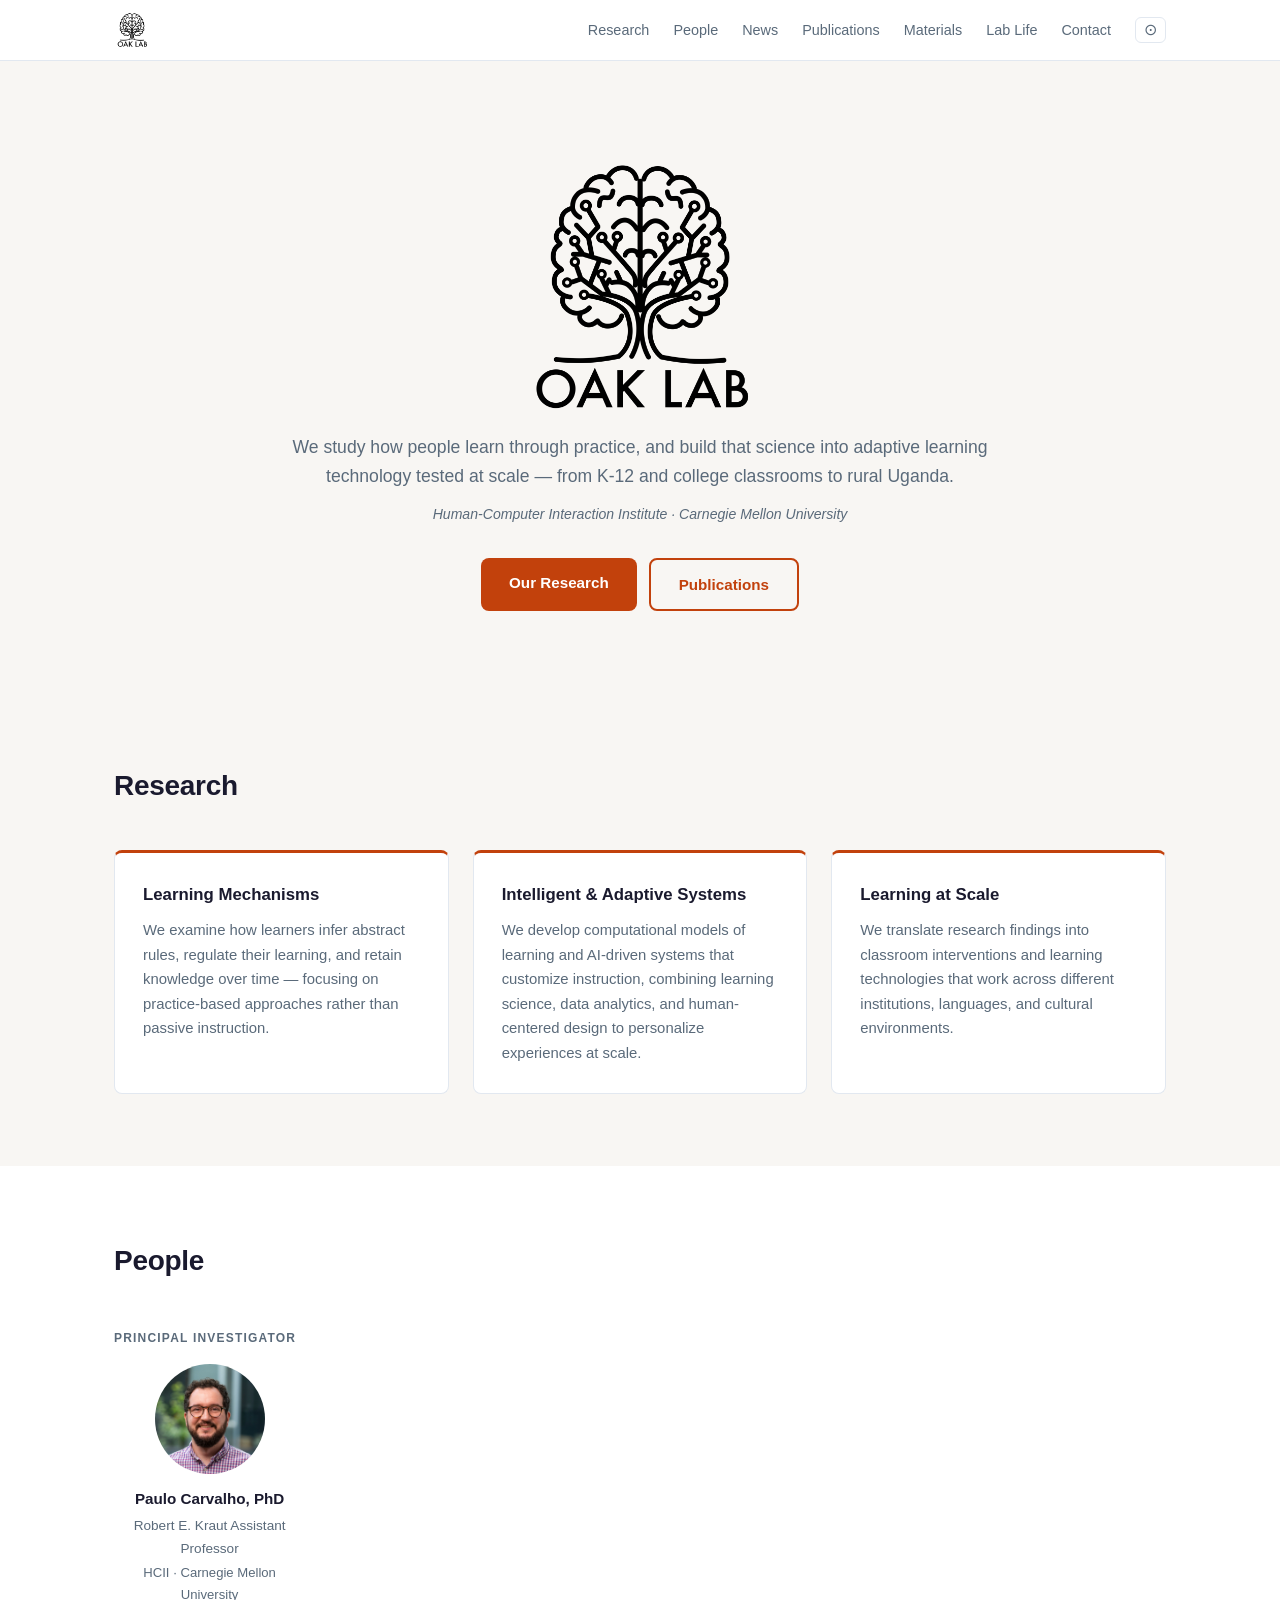
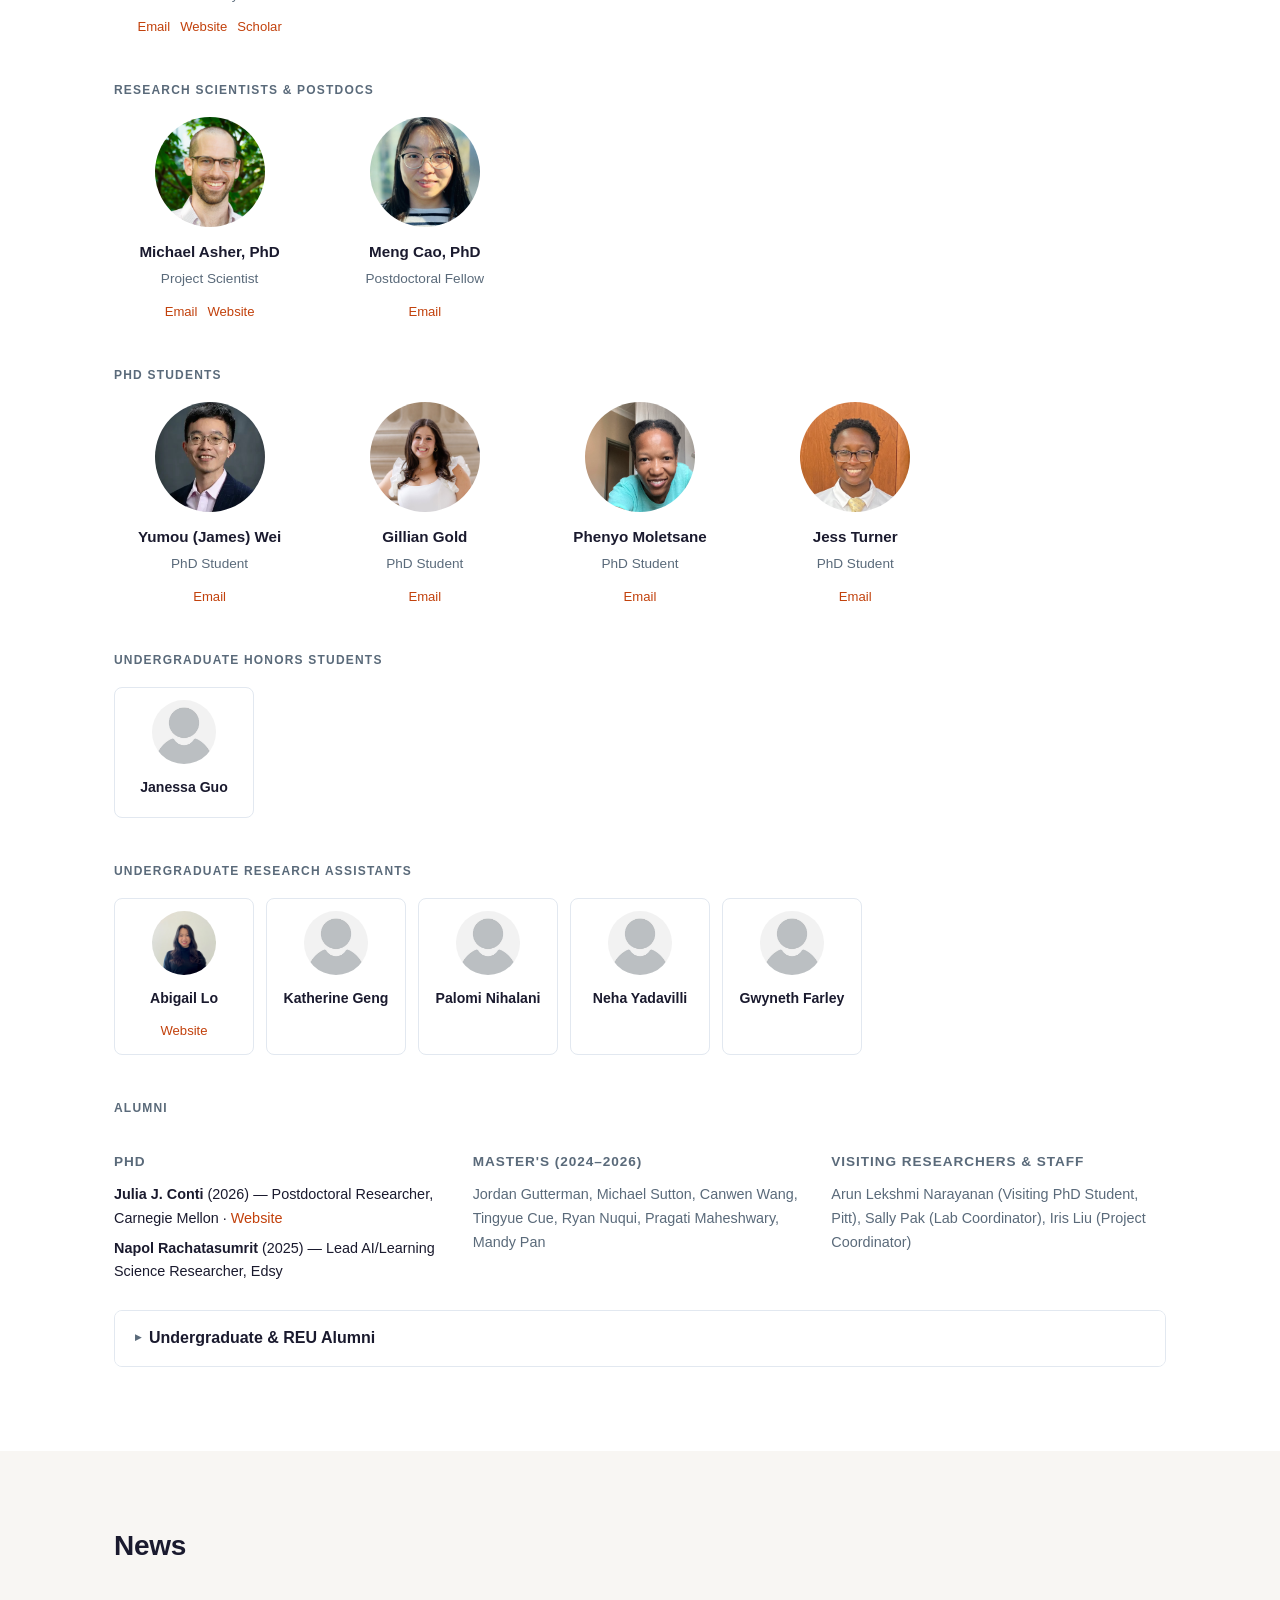
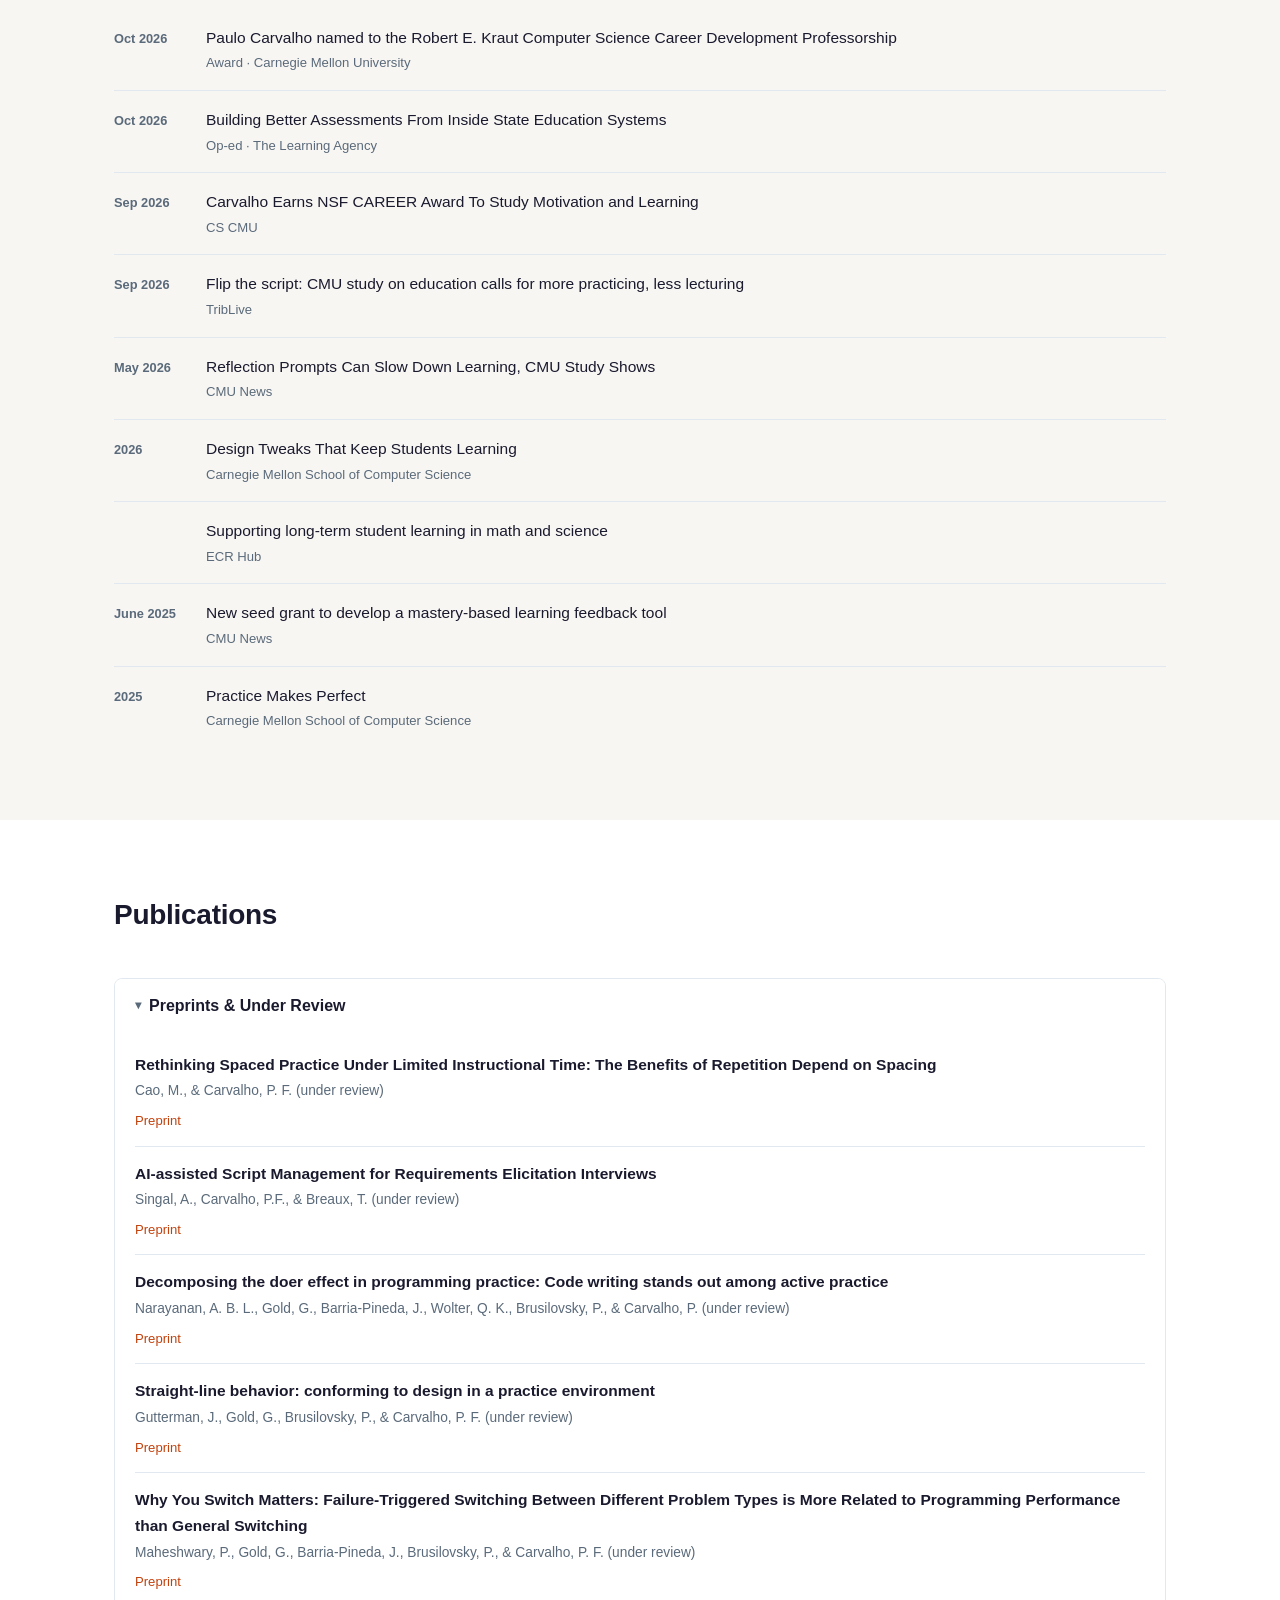
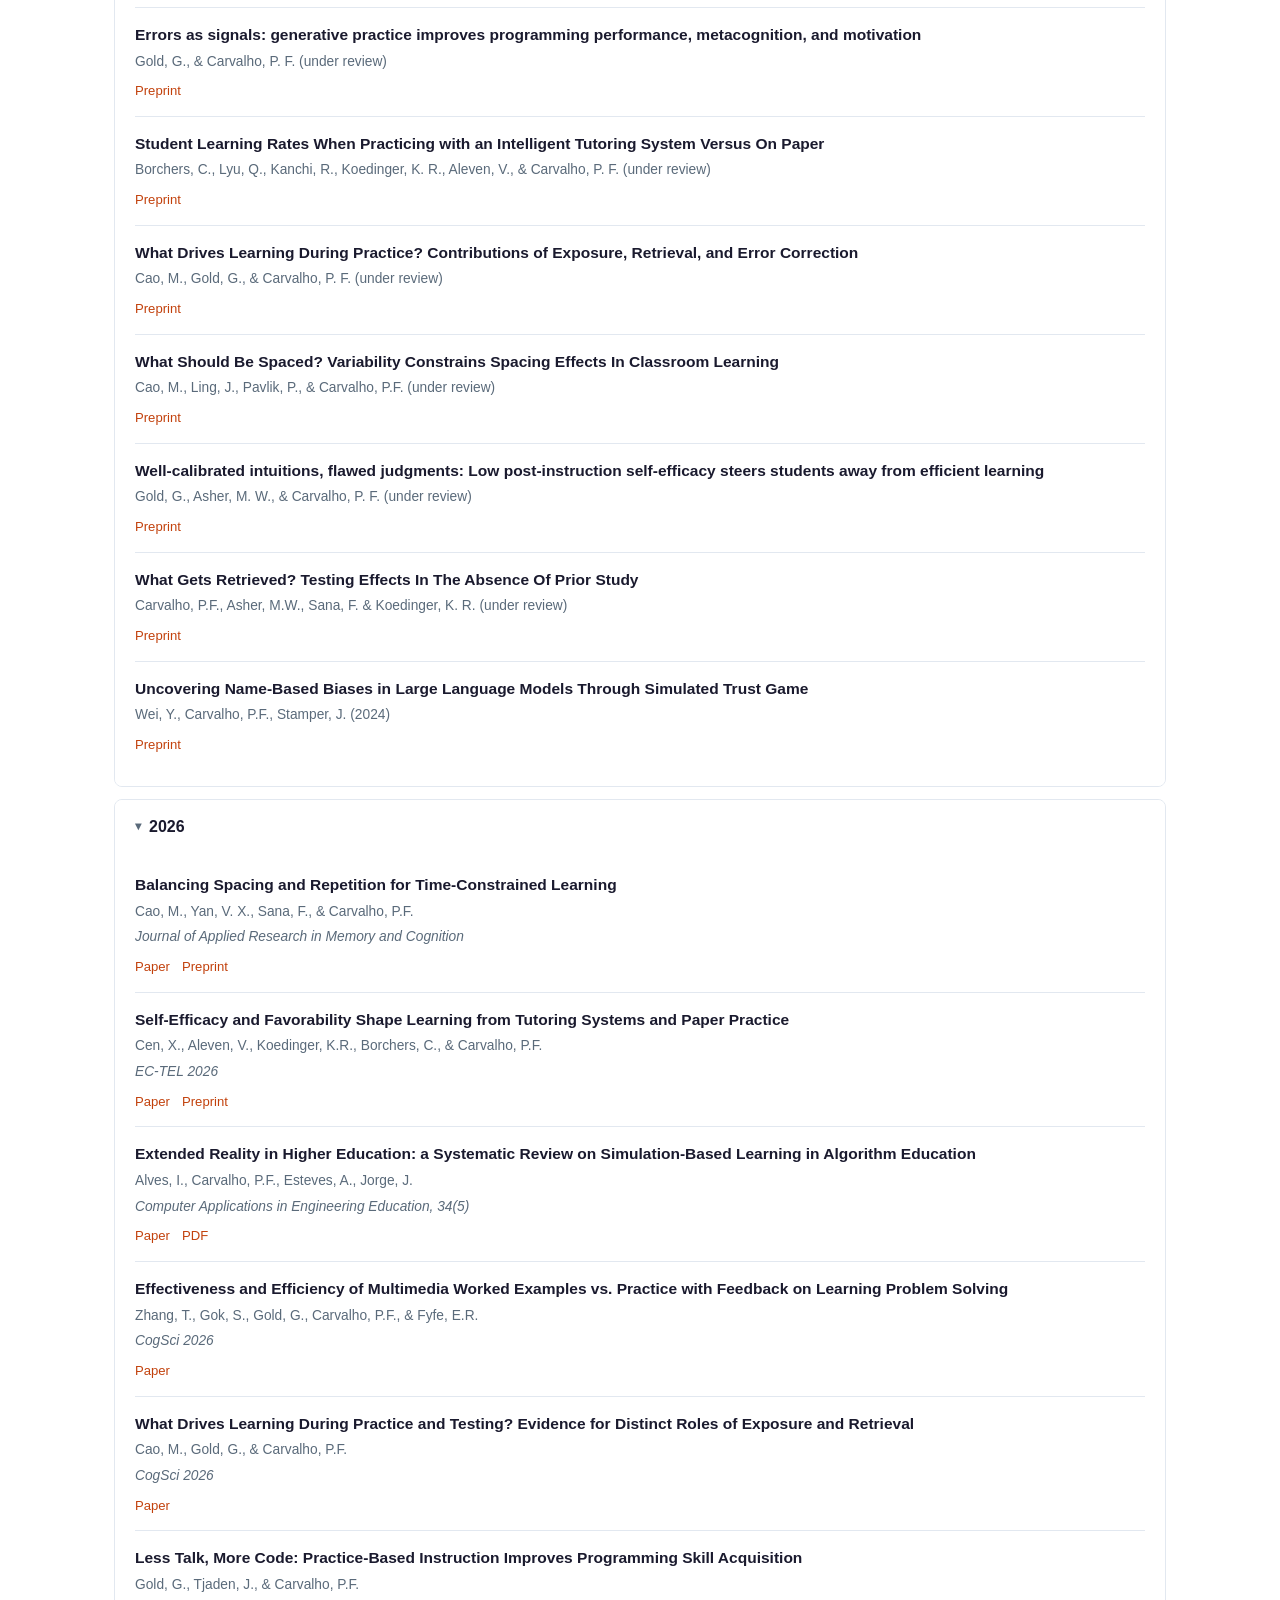
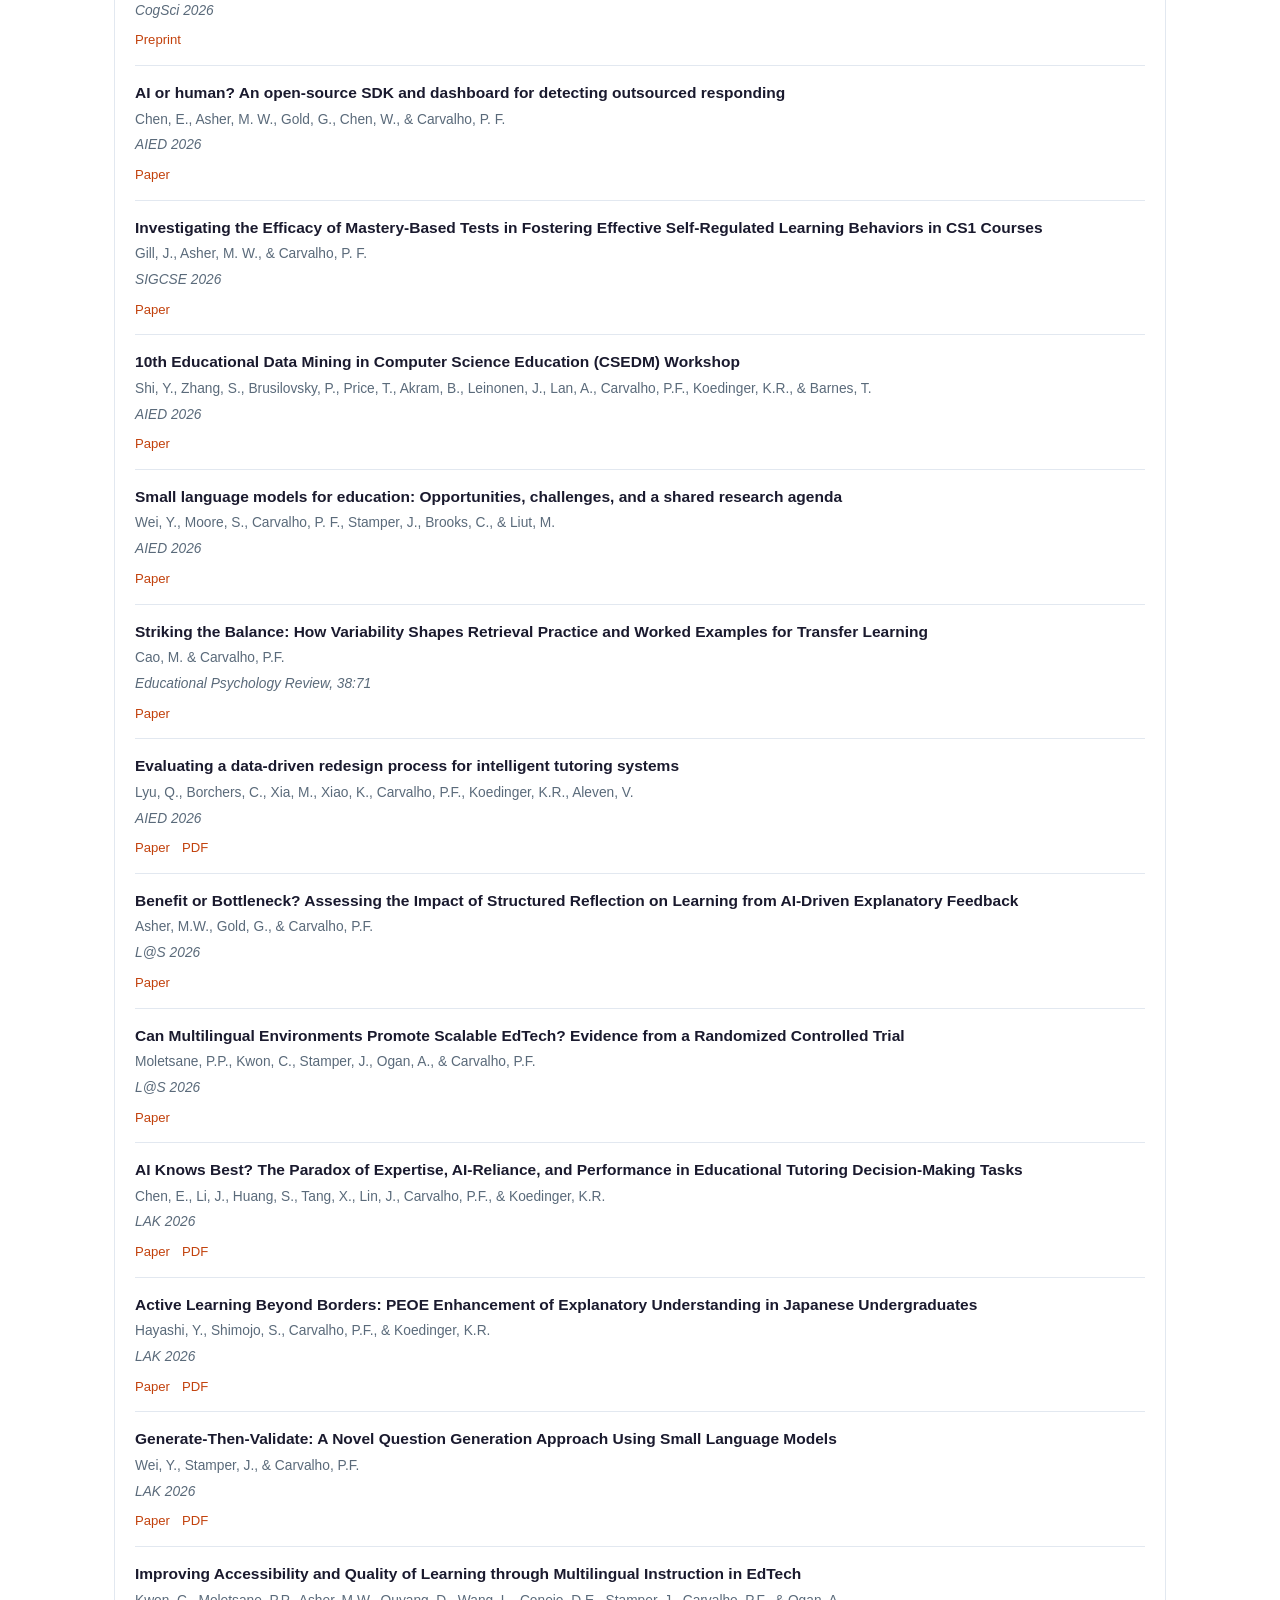
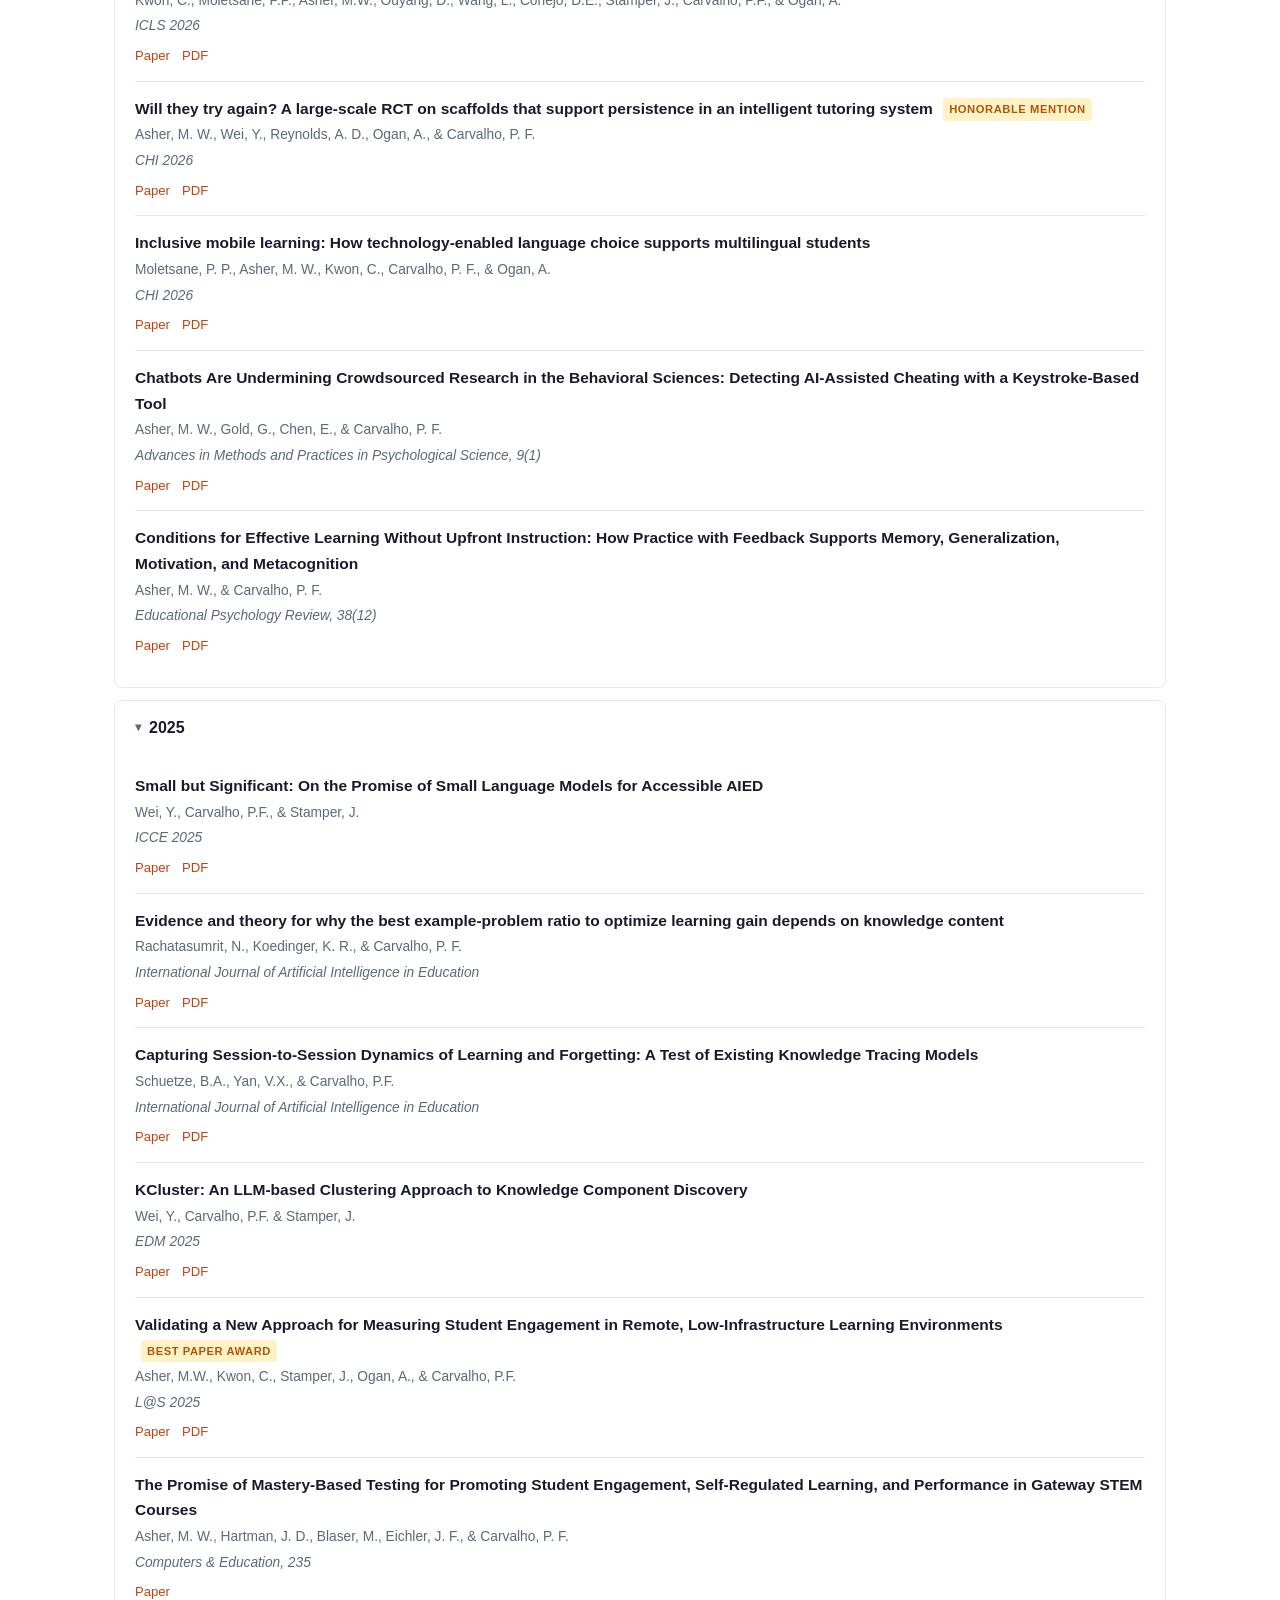
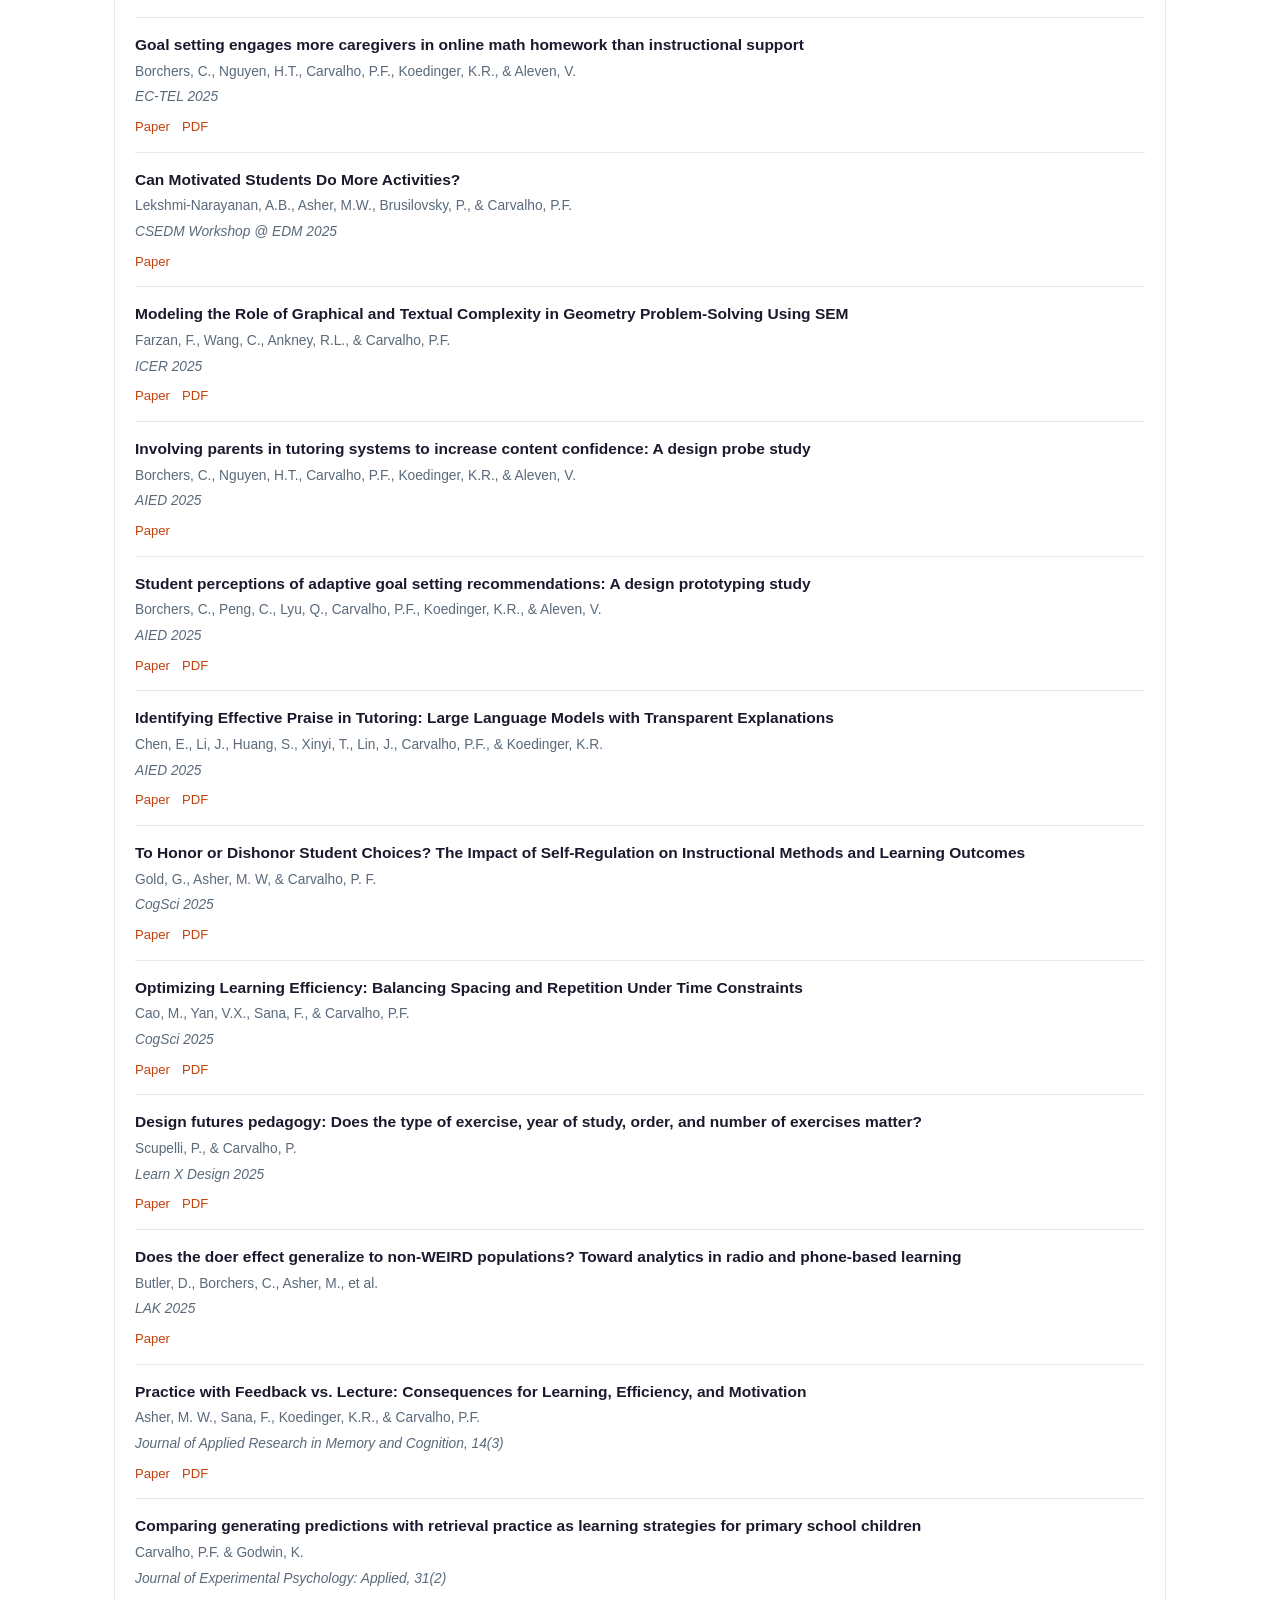
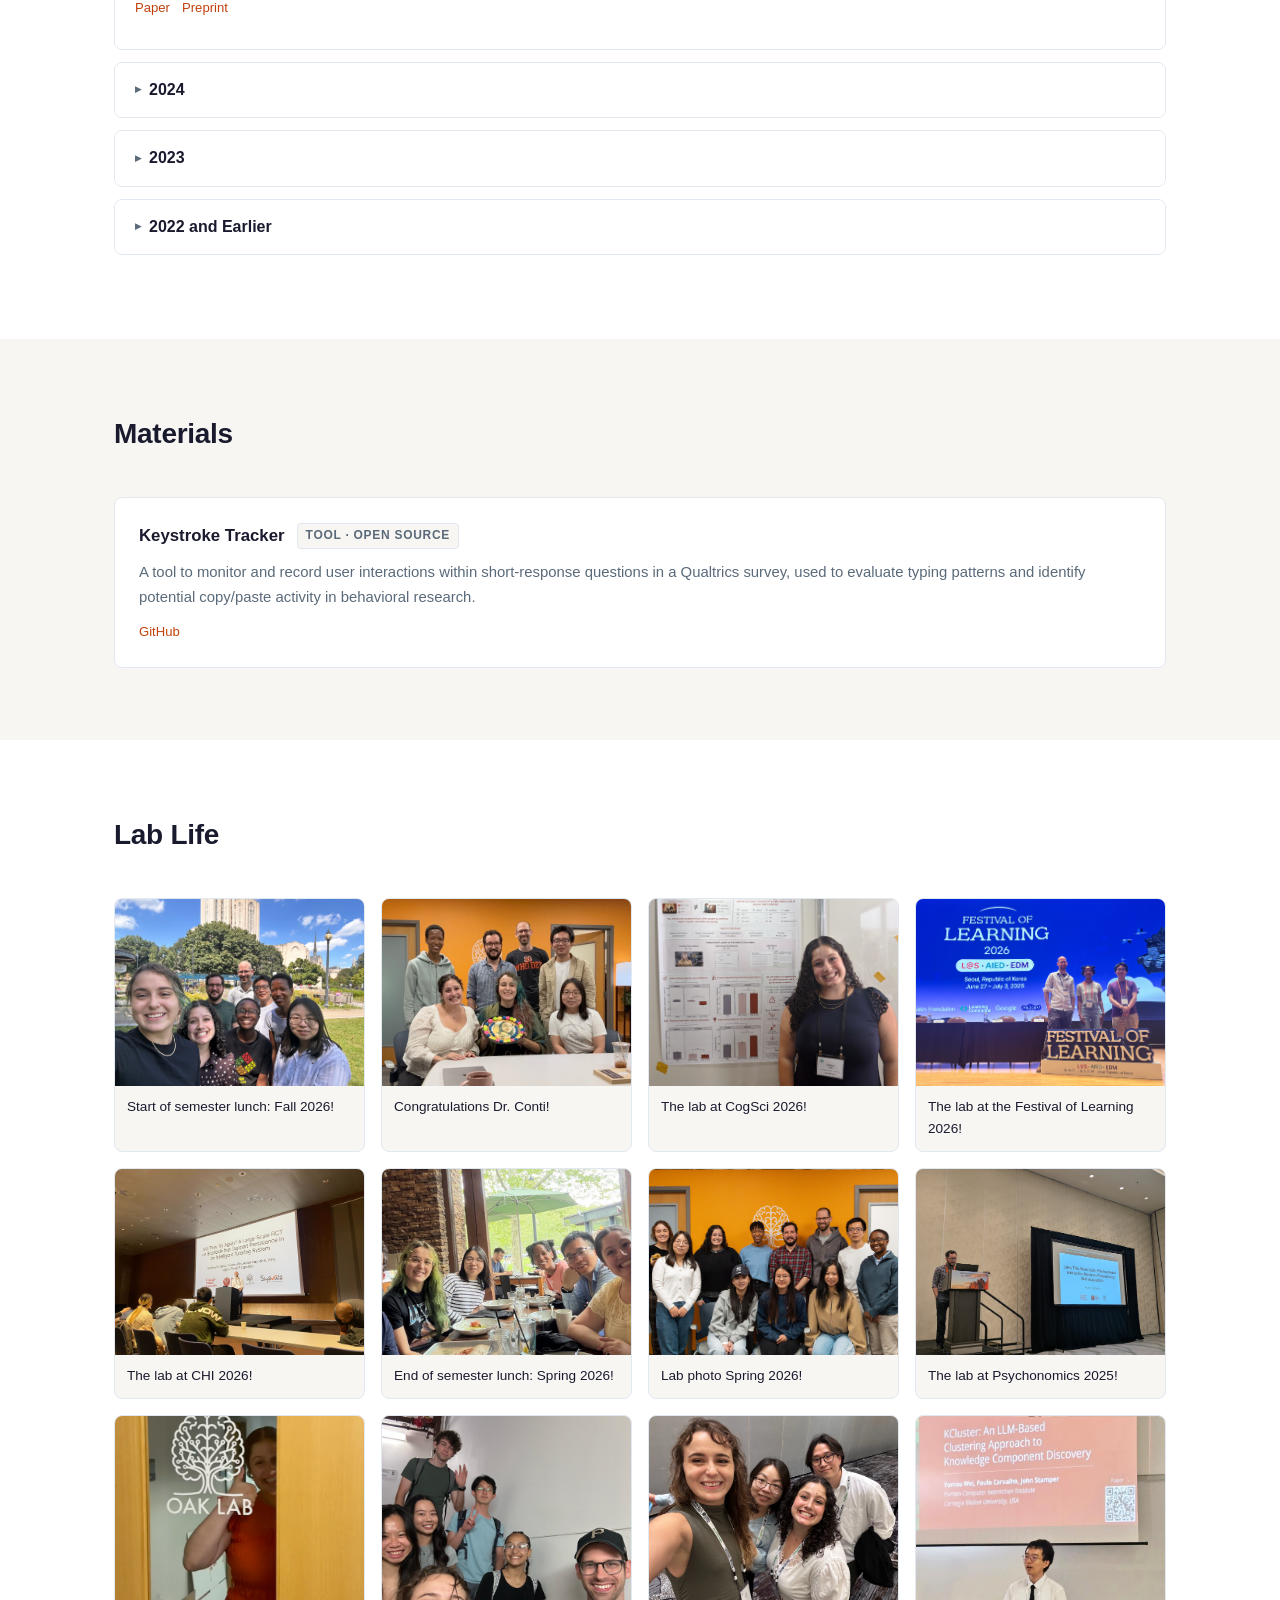
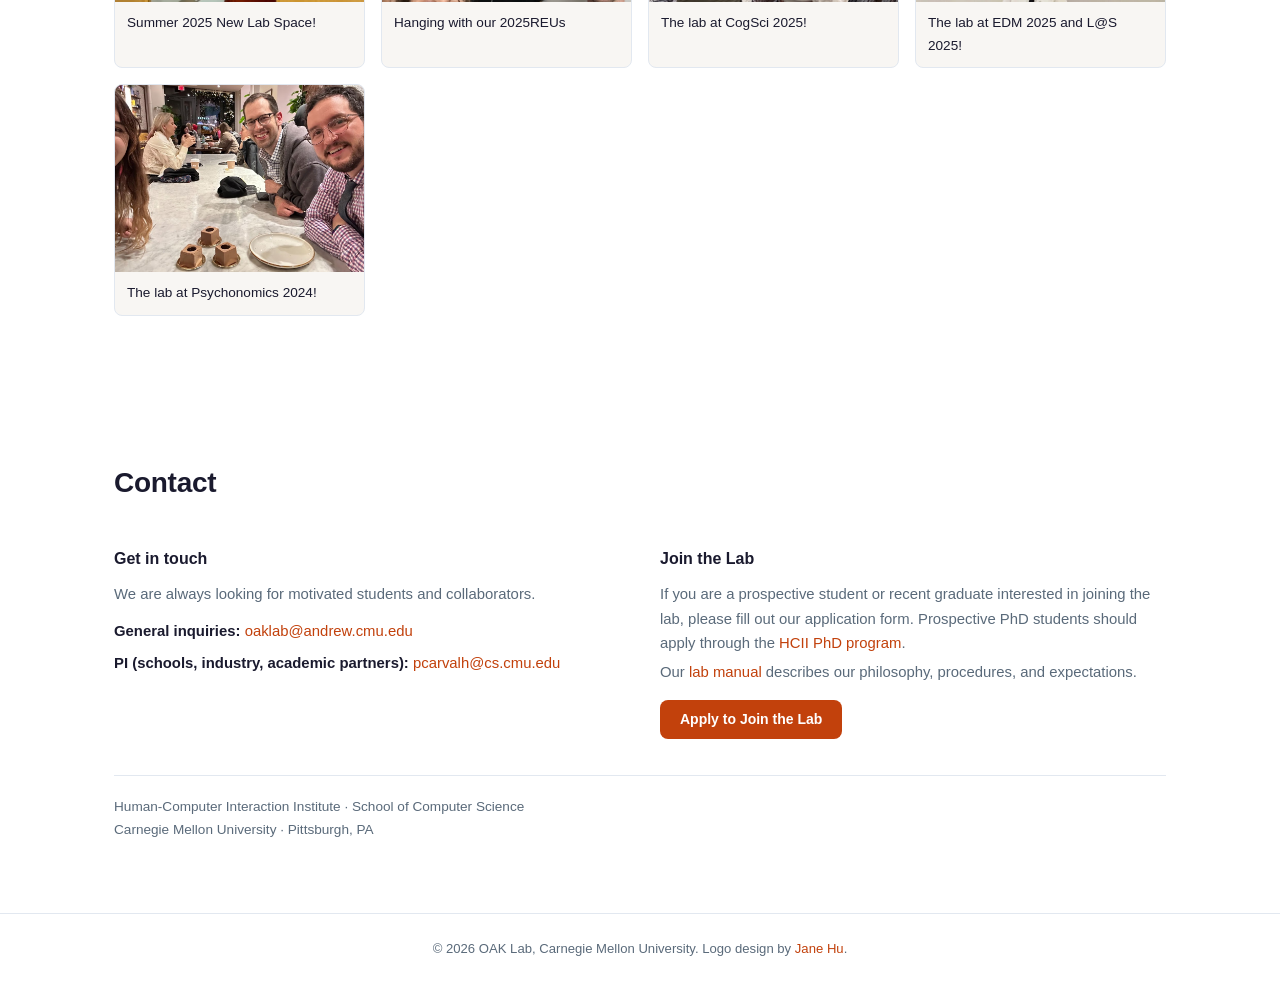
==== index.html @ 63a4489e "small tweak on members" ====
<!DOCTYPE html>
<html lang="en">
<head>
  <meta charset="UTF-8" />
  <meta name="viewport" content="width=device-width, initial-scale=1.0" />
  <title>OAK Lab — Carnegie Mellon University</title>
  <link rel="stylesheet" href="assets/css/style.css" />
  <script async src="https://www.googletagmanager.com/gtag/js?id=G-MNBWD1S5ZJ"></script>
  <script>
    window.dataLayer = window.dataLayer || [];
    function gtag(){dataLayer.push(arguments);}
    gtag('js', new Date());
    gtag('config', 'G-MNBWD1S5ZJ');
  </script>
</head>
<body>

  <header>
    <nav>
      <a class="logo" href="#">
        <img src="assets/img/logo.png" alt="OAK Lab" class="logo-img" onerror="this.style.display='none';this.nextSibling.style.display='inline'" />
        <span style="display:none">OAK Lab</span>
      </a>
      <button class="nav-toggle" aria-label="Toggle menu" onclick="this.closest('nav').querySelector('ul').classList.toggle('open')">
        <span></span><span></span><span></span>
      </button>
      <ul>
        <li><a href="#research" onclick="this.closest('ul').classList.remove('open')">Research</a></li>
        <li><a href="#people" onclick="this.closest('ul').classList.remove('open')">People</a></li>
        <li><a href="#news" onclick="this.closest('ul').classList.remove('open')">News</a></li>
        <li><a href="#publications" onclick="this.closest('ul').classList.remove('open')">Publications</a></li>
        <li><a href="#materials" onclick="this.closest('ul').classList.remove('open')">Materials</a></li>
        <li><a href="#blog" onclick="this.closest('ul').classList.remove('open')">Lab Life</a></li>
        <li><a href="#contact" onclick="this.closest('ul').classList.remove('open')">Contact</a></li>
        <li><button class="theme-toggle" id="themeToggle" aria-label="Toggle theme" title="Toggle light/dark/auto">☀</button></li>
      </ul>
    </nav>
  </header>

  <section id="hero">
    <div class="container">
      <img src="assets/img/logo.png" alt="OAK Lab" style="height:260px;width:auto;display:block;margin:0 auto 16px" onerror="this.style.display='none'" />

      <p class="tagline">We study how people learn through practice, and build that science into adaptive learning technology tested at scale — from K-12 and college classrooms to rural Uganda.</p>
      <p class="affiliation">Human-Computer Interaction Institute · Carnegie Mellon University</p>
      <div class="hero-btns">
        <a href="#research" class="btn">Our Research</a>
        <a href="#publications" class="btn btn-outline">Publications</a>
      </div>
    </div>
  </section>

  <section id="research" class="bg-alt">
    <div class="container">
      <h2>Research</h2>
      <div class="cards">
        <div class="card">
          <h3>Learning Mechanisms</h3>
          <p>We examine how learners infer abstract rules, regulate their learning, and retain knowledge over time — focusing on practice-based approaches rather than passive instruction.</p>
        </div>
        <div class="card">
          <h3>Intelligent &amp; Adaptive Systems</h3>
          <p>We develop computational models of learning and AI-driven systems that customize instruction, combining learning science, data analytics, and human-centered design to personalize experiences at scale.</p>
        </div>
        <div class="card">
          <h3>Learning at Scale</h3>
          <p>We translate research findings into classroom interventions and learning technologies that work across different institutions, languages, and cultural environments.</p>
        </div>
      </div>
    </div>
  </section>

  <section id="people">
    <div class="container">
      <h2>People</h2>

      <h3 class="role-label">Principal Investigator</h3>
      <div class="people-grid">
        <div class="person">
          <img class="avatar-img" src="assets/img/paulo.jpg" alt="Paulo Carvalho" />
          <h4>Paulo Carvalho, PhD</h4>
          <p class="role">Robert E. Kraut Assistant Professor</p>
          <p class="affiliation-small">HCII · Carnegie Mellon University</p>
          <div class="links">
            <a href="mailto:pcarvalho@cs.cmu.edu">Email</a>
            <a href="https://www.paulocarvalho.me" target="_blank">Website</a>
            <a href="https://scholar.google.com/citations?user=Pv5pct0AAAAJ" target="_blank">Scholar</a>
          </div>
        </div>
      </div>

      <h3 class="role-label">Research Scientists &amp; Postdocs</h3>
      <div class="people-grid">
        <div class="person">
          <img class="avatar-img" src="assets/img/michael.jpg" alt="Michael Asher" />
          <h4>Michael Asher, PhD</h4>
          <p class="role">Project Scientist</p>
          <div class="links">
            <a href="mailto:masher@cs.cmu.edu">Email</a>
            <a href="https://michaelasher.com" target="_blank">Website</a>
          </div>
        </div>
        <div class="person">
          <img class="avatar-img" src="assets/img/meng.jpg" alt="Meng Cao" />
          <h4>Meng Cao, PhD</h4>
          <p class="role">Postdoctoral Fellow</p>
          <div class="links">
            <a href="mailto:mengc2@andrew.cmu.edu">Email</a>
          </div>
        </div>
      </div>

      <h3 class="role-label">PhD Students</h3>
      <div class="people-grid">
        <div class="person">
          <img class="avatar-img" src="assets/img/james.jpg" alt="Yumou Wei" />
          <h4>Yumou (James) Wei</h4>
          <p class="role">PhD Student</p>
          <div class="links"><a href="mailto:yumouw@andrew.cmu.edu">Email</a></div>
        </div>
        <div class="person">
          <img class="avatar-img" src="assets/img/gillian.jpg" alt="Gillian Gold" />
          <h4>Gillian Gold</h4>
          <p class="role">PhD Student</p>
          <div class="links"><a href="mailto:gilliang@andrew.cmu.edu">Email</a></div>
        </div>
        <div class="person">
          <img class="avatar-img" src="assets/img/phenyo.jpg" alt="Phenyo Moletsane" />
          <h4>Phenyo Moletsane</h4>
          <p class="role">PhD Student</p>
          <div class="links"><a href="mailto:pmoletsa@andrew.cmu.edu">Email</a></div>
        </div>
        <div class="person">
          <img class="avatar-img" src="assets/img/jess.jpg" alt="Jess Turner" />
          <h4>Jess Turner</h4>
          <p class="role">PhD Student</p>
          <div class="links"><a href="mailto:jesst@andrew.cmu.edu">Email</a></div>
        </div>
      </div>

      <h3 class="role-label">Undergraduate Honors Students</h3>
      <div class="people-grid people-grid-sm">
        <div class="person person-sm">
          <img class="avatar-img avatar-img-sm" src="assets/img/placeholder.jpg" alt="Janessa Guo" />
          <h4>Janessa Guo</h4>
        </div>
      </div>

      <h3 class="role-label">Undergraduate Research Assistants</h3>
      <div class="people-grid people-grid-sm">
        <div class="person person-sm">
          <img class="avatar-img avatar-img-sm" src="assets/img/abigail.jpg" alt="Abigail Lo" />
          <h4>Abigail Lo</h4>
          <div class="links"><a href="https://abigaillo.com" target="_blank">Website</a></div>
        </div>
        <div class="person person-sm">
          <img class="avatar-img avatar-img-sm" src="assets/img/placeholder.jpg" alt="Katherine Geng" />
          <h4>Katherine Geng</h4>
        </div>
        <div class="person person-sm">
          <img class="avatar-img avatar-img-sm" src="assets/img/placeholder.jpg" alt="Palomi Nihalani" />
          <h4>Palomi Nihalani</h4>
        </div>
        <div class="person person-sm">
          <img class="avatar-img avatar-img-sm" src="assets/img/placeholder.jpg" alt="Neha Yadavilli" />
          <h4>Neha Yadavilli</h4>
        </div>
        <div class="person person-sm">
          <img class="avatar-img avatar-img-sm" src="assets/img/placeholder.jpg" alt="Gwyneth Farley" />
          <h4>Gwyneth Farley</h4>
        </div>
      </div>

      <h3 class="role-label">Alumni</h3>
      <div class="alumni">
        <div class="alumni-group">
          <h4>PhD</h4>
          <ul>
            <li><strong>Julia J. Conti</strong> (2026) — Postdoctoral Researcher, Carnegie Mellon · <a href="https://juliajconti.com" target="_blank">Website</a></li>
            <li><strong>Napol Rachatasumrit</strong> (2025) — Lead AI/Learning Science Researcher, Edsy</li>
          </ul>
        </div>
        <div class="alumni-group">
          <h4>Master's (2024–2026)</h4>
          <p>Jordan Gutterman, Michael Sutton, Canwen Wang, Tingyue Cue, Ryan Nuqui, Pragati Maheshwary, Mandy Pan</p>
        </div>
        <div class="alumni-group">
          <h4>Visiting Researchers &amp; Staff</h4>
          <p>Arun Lekshmi Narayanan (Visiting PhD Student, Pitt), Sally Pak (Lab Coordinator), Iris Liu (Project Coordinator)</p>
        </div>
      </div>
      <details class="pub-year" style="margin-top:20px">
        <summary>Undergraduate &amp; REU Alumni</summary>
        <div style="padding:4px 20px 16px;background:var(--color-bg)">
          <div class="alumni" style="margin-top:16px">
            <div class="alumni-group">
              <h4>Undergrad Research Assistants (2026)</h4>
              <p>Annie Chen, Sophia Mou, Rebecca Sucgang, Nikhil Konkimalla, Maddy Ng, James Ryman, Khushi Juneja</p>
            </div>
            <div class="alumni-group">
              <h4>Undergrad Research Assistants (2025)</h4>
              <p>Helen Peng, Aditi Agni, Dora Chen, Ekin Ozince, Hannah Hayes, Vivianne Lee, Jarret Huang, Sage Rohrbach, Xinfei Cen</p>
            </div>
            <div class="alumni-group">
              <h4>Undergrad Research Assistants (2024)</h4>
              <p>Isha Patel, Jiwoo You, Annie Wang, Emily Jiang</p>
            </div>
            <div class="alumni-group">
              <h4>Summer REUs &amp; Interns (2026)</h4>
              <p>Charlotte Ku, Mariam Syed</p>
            </div>
            <div class="alumni-group">
              <h4>Summer REUs &amp; Interns (2025)</h4>
              <p>Calvin Macatantan, Maylynn Rodriguez, Jacob Tjaden, Joyce Gill, Lin Shi</p>
            </div>
            <div class="alumni-group">
              <h4>Summer REUs &amp; Interns (2024)</h4>
              <p>Julia Fang, Kristina Jenkins</p>
            </div>
          </div>
        </div>
      </details>
    </div>
  </section>

  <section id="news" class="bg-alt">
    <div class="container">
      <h2>News</h2>
      <ul class="news-list">
        <li class="news-item">
          <span class="news-date">Oct 2026</span>
          <div class="news-body">
            <span class="news-title">Paulo Carvalho named to the Robert E. Kraut Computer Science Career Development Professorship</span>
            <span class="news-source">Award · Carnegie Mellon University</span>
          </div>
        </li>
        <li class="news-item">
          <span class="news-date">Oct 2026</span>
          <div class="news-body">
            <a class="news-title" href="https://the-learning-agency.com/the-cutting-ed/article/building-better-assessments-from-inside-state-education-systems/" target="_blank">Building Better Assessments From Inside State Education Systems</a>
            <span class="news-source">Op-ed · The Learning Agency</span>
          </div>
        </li>
        <li class="news-item">
          <span class="news-date">Sep 2026</span>
          <div class="news-body">
            <a class="news-title" href="https://www.cs.cmu.edu/news/2026/carvalho-career-award" target="_blank">Carvalho Earns NSF CAREER Award To Study Motivation and Learning</a>
            <span class="news-source">CS CMU</span>
          </div>
        </li>
        <li class="news-item">
          <span class="news-date">Sep 2026</span>
          <div class="news-body">
            <a class="news-title" href="https://triblive.com/news/education-classroom/flip-the-script-cmu-study-on-education-calls-for-more-practicing-less-lecturing/" target="_blank">Flip the script: CMU study on education calls for more practicing, less lecturing</a>
            <span class="news-source">TribLive</span>
          </div>
        </li>
        <li class="news-item">
          <span class="news-date">May 2026</span>
          <div class="news-body">
            <a class="news-title" href="https://www.cmu.edu/news/stories/archives/2026/may/reflection-prompts-can-slow-down-learning-cmu-study-shows" target="_blank">Reflection Prompts Can Slow Down Learning, CMU Study Shows</a>
            <span class="news-source">CMU News</span>
          </div>
        </li>
        <li class="news-item">
          <span class="news-date">2026</span>
          <div class="news-body">
            <a class="news-title" href="https://www.cs.cmu.edu/news/2026/design-tweaks-keep-students-learning" target="_blank">Design Tweaks That Keep Students Learning</a>
            <span class="news-source">Carnegie Mellon School of Computer Science</span>
          </div>
        </li>
        <li class="news-item">
          <span class="news-date"></span>
          <div class="news-body">
            <a class="news-title" href="https://ecrhub.org/impact-stories/supporting-long-term-student-learning-math-and-science" target="_blank">Supporting long-term student learning in math and science</a>
            <span class="news-source">ECR Hub</span>
          </div>
        </li>
        <li class="news-item">
          <span class="news-date">June 2025</span>
          <div class="news-body">
            <a class="news-title" href="https://www.cmu.edu/news/stories/archives/2025/june/three-seed-grants-awarded-for-generative-ai-and-education-research" target="_blank">New seed grant to develop a mastery-based learning feedback tool</a>
            <span class="news-source">CMU News</span>
          </div>
        </li>
        <li class="news-item">
          <span class="news-date">2025</span>
          <div class="news-body">
            <a class="news-title" href="https://www.cs.cmu.edu/news/2025/practice-makes-perfect" target="_blank">Practice Makes Perfect</a>
            <span class="news-source">Carnegie Mellon School of Computer Science</span>
          </div>
        </li>
      </ul>
    </div>
  </section>

  <section id="publications">
    <div class="container">
      <h2>Publications</h2>

      <details class="pub-year" open>
        <summary>Preprints &amp; Under Review</summary>
        <ul class="pub-list">
          <li class="pub">
            <span class="pub-title">Rethinking Spaced Practice Under Limited Instructional Time: The Benefits of Repetition Depend on Spacing</span>
            <span class="pub-authors">Cao, M., &amp; Carvalho, P. F. (under review)</span>
            <span class="pub-links"><a href="https://osf.io/preprints/psyarxiv/bd6ks_v1" target="_blank">Preprint</a></span>
          </li>
          <li class="pub">
            <span class="pub-title">AI-assisted Script Management for Requirements Elicitation Interviews</span>
            <span class="pub-authors">Singal, A., Carvalho, P.F., &amp; Breaux, T. (under review)</span>
            <span class="pub-links"><a href="https://arxiv.org/pdf/2608.01640" target="_blank">Preprint</a></span>
          </li>
          <li class="pub">
            <span class="pub-title">Decomposing the doer effect in programming practice: Code writing stands out among active practice</span>
            <span class="pub-authors">Narayanan, A. B. L., Gold, G., Barria-Pineda, J., Wolter, Q. K., Brusilovsky, P., &amp; Carvalho, P. (under review)</span>
            <span class="pub-links"><a href="https://arxiv.org/abs/2608.02541" target="_blank">Preprint</a></span>
          </li>
          <li class="pub">
            <span class="pub-title">Straight-line behavior: conforming to design in a practice environment</span>
            <span class="pub-authors">Gutterman, J., Gold, G., Brusilovsky, P., &amp; Carvalho, P. F. (under review)</span>
            <span class="pub-links"><a href="http://osf.io/preprints/psyarxiv/kvcaz_v1" target="_blank">Preprint</a></span>
          </li>
          <li class="pub">
            <span class="pub-title">Why You Switch Matters: Failure-Triggered Switching Between Different Problem Types is More Related to Programming Performance than General Switching</span>
            <span class="pub-authors">Maheshwary, P., Gold, G., Barria-Pineda, J., Brusilovsky, P., &amp; Carvalho, P. F. (under review)</span>
            <span class="pub-links"><a href="http://osf.io/preprints/psyarxiv/8ua2h_v1" target="_blank">Preprint</a></span>
          </li>
          <li class="pub">
            <span class="pub-title">Errors as signals: generative practice improves programming performance, metacognition, and motivation</span>
            <span class="pub-authors">Gold, G., &amp; Carvalho, P. F. (under review)</span>
            <span class="pub-links"><a href="http://osf.io/preprints/psyarxiv/gydwk_v1" target="_blank">Preprint</a></span>
          </li>
          <li class="pub">
            <span class="pub-title">Student Learning Rates When Practicing with an Intelligent Tutoring System Versus On Paper</span>
            <span class="pub-authors">Borchers, C., Lyu, Q., Kanchi, R., Koedinger, K. R., Aleven, V., &amp; Carvalho, P. F. (under review)</span>
            <span class="pub-links"><a href="http://osf.io/preprints/edarxiv/skpe5_v1" target="_blank">Preprint</a></span>
          </li>
          <li class="pub">
            <span class="pub-title">What Drives Learning During Practice? Contributions of Exposure, Retrieval, and Error Correction</span>
            <span class="pub-authors">Cao, M., Gold, G., &amp; Carvalho, P. F. (under review)</span>
            <span class="pub-links"><a href="https://doi.org/10.31234/osf.io/fspmq_v1" target="_blank">Preprint</a></span>
          </li>
          <li class="pub">
            <span class="pub-title">What Should Be Spaced? Variability Constrains Spacing Effects In Classroom Learning</span>
            <span class="pub-authors">Cao, M., Ling, J., Pavlik, P., &amp; Carvalho, P.F. (under review)</span>
            <span class="pub-links"><a href="https://osf.io/preprints/psyarxiv/g97u4_v1" target="_blank">Preprint</a></span>
          </li>
          <li class="pub">
            <span class="pub-title">Well-calibrated intuitions, flawed judgments: Low post-instruction self-efficacy steers students away from efficient learning</span>
            <span class="pub-authors">Gold, G., Asher, M. W., &amp; Carvalho, P. F. (under review)</span>
            <span class="pub-links"><a href="http://osf.io/6bq4d_v1" target="_blank">Preprint</a></span>
          </li>
          <li class="pub">
            <span class="pub-title">What Gets Retrieved? Testing Effects In The Absence Of Prior Study</span>
            <span class="pub-authors">Carvalho, P.F., Asher, M.W., Sana, F. &amp; Koedinger, K. R. (under review)</span>
            <span class="pub-links"><a href="https://osf.io/preprints/psyarxiv/sqjbc_v1" target="_blank">Preprint</a></span>
          </li>
          <li class="pub">
            <span class="pub-title">Uncovering Name-Based Biases in Large Language Models Through Simulated Trust Game</span>
            <span class="pub-authors">Wei, Y., Carvalho, P.F., Stamper, J. (2024)</span>
            <span class="pub-links"><a href="https://arxiv.org/pdf/2404.14682" target="_blank">Preprint</a></span>
          </li>
        </ul>
      </details>

      <details class="pub-year" open>
        <summary>2026</summary>
        <ul class="pub-list">
          <li class="pub">
            <span class="pub-title">Balancing Spacing and Repetition for Time-Constrained Learning</span>
            <span class="pub-authors">Cao, M., Yan, V. X., Sana, F., &amp; Carvalho, P.F.</span>
            <span class="pub-venue">Journal of Applied Research in Memory and Cognition</span>
            <span class="pub-links"><a href="https://psycnet.apa.org/record/2028-36079-001?doi=1" target="_blank">Paper</a> <a href="https://doi.org/10.31219/osf.io/f6xu2_v5" target="_blank">Preprint</a></span>
          </li>
          <li class="pub">
            <span class="pub-title">Self-Efficacy and Favorability Shape Learning from Tutoring Systems and Paper Practice</span>
            <span class="pub-authors">Cen, X., Aleven, V., Koedinger, K.R., Borchers, C., &amp; Carvalho, P.F.</span>
            <span class="pub-venue">EC-TEL 2026</span>
            <span class="pub-links"><a href="https://link.springer.com/chapter/10.1007/978-3-032-37979-5_10" target="_blank">Paper</a> <a href="https://arxiv.org/abs/2606.17470" target="_blank">Preprint</a></span>
          </li>
          <li class="pub">
            <span class="pub-title">Extended Reality in Higher Education: a Systematic Review on Simulation-Based Learning in Algorithm Education</span>
            <span class="pub-authors">Alves, I., Carvalho, P.F., Esteves, A., Jorge, J.</span>
            <span class="pub-venue">Computer Applications in Engineering Education, 34(5)</span>
            <span class="pub-links"><a href="https://onlinelibrary.wiley.com/doi/10.1002/cae.70256" target="_blank">Paper</a> <a href="https://drive.google.com/open?id=1VYVVUVpuZhd9PdmaghSvsNpTyHI9dzHS&amp;usp=drive_fs" target="_blank">PDF</a></span>
          </li>
          <li class="pub">
            <span class="pub-title">Effectiveness and Efficiency of Multimedia Worked Examples vs. Practice with Feedback on Learning Problem Solving</span>
            <span class="pub-authors">Zhang, T., Gok, S., Gold, G., Carvalho, P.F., &amp; Fyfe, E.R.</span>
            <span class="pub-venue">CogSci 2026</span>
            <span class="pub-links"><a href="https://escholarship.org/uc/item/5j05v2m6" target="_blank">Paper</a></span>
          </li>
          <li class="pub">
            <span class="pub-title">What Drives Learning During Practice and Testing? Evidence for Distinct Roles of Exposure and Retrieval</span>
            <span class="pub-authors">Cao, M., Gold, G., &amp; Carvalho, P.F.</span>
            <span class="pub-venue">CogSci 2026</span>
            <span class="pub-links"><a href="https://escholarship.org/uc/item/5mz8c61f" target="_blank">Paper</a></span>
          </li>
          <li class="pub">
            <span class="pub-title">Less Talk, More Code: Practice-Based Instruction Improves Programming Skill Acquisition</span>
            <span class="pub-authors">Gold, G., Tjaden, J., &amp; Carvalho, P.F.</span>
            <span class="pub-venue">CogSci 2026</span>
            <span class="pub-links"><a href="https://osf.io/preprints/psyarxiv/p428m_v1" target="_blank">Preprint</a></span>
          </li>
          <li class="pub">
            <span class="pub-title">AI or human? An open-source SDK and dashboard for detecting outsourced responding</span>
            <span class="pub-authors">Chen, E., Asher, M. W., Gold, G., Chen, W., &amp; Carvalho, P. F.</span>
            <span class="pub-venue">AIED 2026</span>
            <span class="pub-links"><a href="https://doi.org/10.1007/978-3-032-29788-4_51" target="_blank">Paper</a></span>
          </li>
          <li class="pub">
            <span class="pub-title">Investigating the Efficacy of Mastery-Based Tests in Fostering Effective Self-Regulated Learning Behaviors in CS1 Courses</span>
            <span class="pub-authors">Gill, J., Asher, M. W., &amp; Carvalho, P. F.</span>
            <span class="pub-venue">SIGCSE 2026</span>
            <span class="pub-links"><a href="https://dl.acm.org/doi/pdf/10.1145/3770761.3777163" target="_blank">Paper</a></span>
          </li>
          <li class="pub">
            <span class="pub-title">10th Educational Data Mining in Computer Science Education (CSEDM) Workshop</span>
            <span class="pub-authors">Shi, Y., Zhang, S., Brusilovsky, P., Price, T., Akram, B., Leinonen, J., Lan, A., Carvalho, P.F., Koedinger, K.R., &amp; Barnes, T.</span>
            <span class="pub-venue">AIED 2026</span>
            <span class="pub-links"><a href="https://doi.org/10.1007/978-3-032-29794-5_4" target="_blank">Paper</a></span>
          </li>
          <li class="pub">
            <span class="pub-title">Small language models for education: Opportunities, challenges, and a shared research agenda</span>
            <span class="pub-authors">Wei, Y., Moore, S., Carvalho, P. F., Stamper, J., Brooks, C., &amp; Liut, M.</span>
            <span class="pub-venue">AIED 2026</span>
            <span class="pub-links"><a href="https://doi.org/10.1007/978-3-032-29794-5_17" target="_blank">Paper</a></span>
          </li>
          <li class="pub">
            <span class="pub-title">Striking the Balance: How Variability Shapes Retrieval Practice and Worked Examples for Transfer Learning</span>
            <span class="pub-authors">Cao, M. &amp; Carvalho, P.F.</span>
            <span class="pub-venue">Educational Psychology Review, 38:71</span>
            <span class="pub-links"><a href="https://link.springer.com/epdf/10.1007/s10648-026-10169-w" target="_blank">Paper</a></span>
          </li>
          <li class="pub">
            <span class="pub-title">Evaluating a data-driven redesign process for intelligent tutoring systems</span>
            <span class="pub-authors">Lyu, Q., Borchers, C., Xia, M., Xiao, K., Carvalho, P.F., Koedinger, K.R., Aleven, V.</span>
            <span class="pub-venue">AIED 2026</span>
            <span class="pub-links"><a href="https://link.springer.com/chapter/10.1007/978-3-032-29760-0_12" target="_blank">Paper</a> <a href="https://arxiv.org/pdf/2603.29094" target="_blank">PDF</a></span>
          </li>
          <li class="pub">
            <span class="pub-title">Benefit or Bottleneck? Assessing the Impact of Structured Reflection on Learning from AI-Driven Explanatory Feedback</span>
            <span class="pub-authors">Asher, M.W., Gold, G., &amp; Carvalho, P.F.</span>
            <span class="pub-venue">L@S 2026</span>
            <span class="pub-links"><a href="https://dl.acm.org/doi/10.1145/3774398.3811598" target="_blank">Paper</a></span>
          </li>
          <li class="pub">
            <span class="pub-title">Can Multilingual Environments Promote Scalable EdTech? Evidence from a Randomized Controlled Trial</span>
            <span class="pub-authors">Moletsane, P.P., Kwon, C., Stamper, J., Ogan, A., &amp; Carvalho, P.F.</span>
            <span class="pub-venue">L@S 2026</span>
            <span class="pub-links"><a href="https://dl.acm.org/doi/10.1145/3774398.3811600" target="_blank">Paper</a></span>
          </li>
          <li class="pub">
            <span class="pub-title">AI Knows Best? The Paradox of Expertise, AI-Reliance, and Performance in Educational Tutoring Decision-Making Tasks</span>
            <span class="pub-authors">Chen, E., Li, J., Huang, S., Tang, X., Lin, J., Carvalho, P.F., &amp; Koedinger, K.R.</span>
            <span class="pub-venue">LAK 2026</span>
            <span class="pub-links"><a href="https://dl.acm.org/doi/10.1145/3785022.3785035" target="_blank">Paper</a> <a href="https://dl.acm.org/doi/pdf/10.1145/3785022.3785035" target="_blank">PDF</a></span>
          </li>
          <li class="pub">
            <span class="pub-title">Active Learning Beyond Borders: PEOE Enhancement of Explanatory Understanding in Japanese Undergraduates</span>
            <span class="pub-authors">Hayashi, Y., Shimojo, S., Carvalho, P.F., &amp; Koedinger, K.R.</span>
            <span class="pub-venue">LAK 2026</span>
            <span class="pub-links"><a href="https://dl.acm.org/doi/10.1145/3785022.3785100" target="_blank">Paper</a> <a href="https://dl.acm.org/doi/pdf/10.1145/3785022.3785100" target="_blank">PDF</a></span>
          </li>
          <li class="pub">
            <span class="pub-title">Generate-Then-Validate: A Novel Question Generation Approach Using Small Language Models</span>
            <span class="pub-authors">Wei, Y., Stamper, J., &amp; Carvalho, P.F.</span>
            <span class="pub-venue">LAK 2026</span>
            <span class="pub-links"><a href="https://dl.acm.org/doi/10.1145/3785022.3785100" target="_blank">Paper</a> <a href="https://dl.acm.org/doi/pdf/10.1145/3785022.3785100" target="_blank">PDF</a></span>
          </li>
          <li class="pub">
            <span class="pub-title">Improving Accessibility and Quality of Learning through Multilingual Instruction in EdTech</span>
            <span class="pub-authors">Kwon, C., Moletsane, P.P., Asher, M.W., Ouyang, D., Wang, L., Conejo, D.E., Stamper, J., Carvalho, P.F., &amp; Ogan, A.</span>
            <span class="pub-venue">ICLS 2026</span>
            <span class="pub-links"><a href="https://2026.isls.org/proceedings/" target="_blank">Paper</a> <a href="https://drive.google.com/open?id=164kmqbX8hRrZZV-3JadVwB2dJidlSEuI&amp;usp=drive_fs" target="_blank">PDF</a></span>
          </li>
          <li class="pub">
            <span class="pub-title">Will they try again? A large-scale RCT on scaffolds that support persistence in an intelligent tutoring system <span class="award">Honorable Mention</span></span>
            <span class="pub-authors">Asher, M. W., Wei, Y., Reynolds, A. D., Ogan, A., &amp; Carvalho, P. F.</span>
            <span class="pub-venue">CHI 2026</span>
            <span class="pub-links"><a href="https://dl.acm.org/doi/10.1145/3772318.3791885" target="_blank">Paper</a> <a href="https://dl.acm.org/doi/epdf/10.1145/3772318.3791885" target="_blank">PDF</a></span>
          </li>
          <li class="pub">
            <span class="pub-title">Inclusive mobile learning: How technology-enabled language choice supports multilingual students</span>
            <span class="pub-authors">Moletsane, P. P., Asher, M. W., Kwon, C., Carvalho, P. F., &amp; Ogan, A.</span>
            <span class="pub-venue">CHI 2026</span>
            <span class="pub-links"><a href="https://doi.org/10.1145/3772318.3791139" target="_blank">Paper</a> <a href="https://dl.acm.org/doi/epdf/10.1145/3772318.3791139" target="_blank">PDF</a></span>
          </li>
          <li class="pub">
            <span class="pub-title">Chatbots Are Undermining Crowdsourced Research in the Behavioral Sciences: Detecting AI-Assisted Cheating with a Keystroke-Based Tool</span>
            <span class="pub-authors">Asher, M. W., Gold, G., Chen, E., &amp; Carvalho, P. F.</span>
            <span class="pub-venue">Advances in Methods and Practices in Psychological Science, 9(1)</span>
            <span class="pub-links"><a href="https://journals.sagepub.com/doi/10.1177/25152459261424723" target="_blank">Paper</a> <a href="https://drive.google.com/file/d/1ITWDF0VRUjMpHacnu556PKNECglJbRYU/view?usp=drive_link" target="_blank">PDF</a></span>
          </li>
          <li class="pub">
            <span class="pub-title">Conditions for Effective Learning Without Upfront Instruction: How Practice with Feedback Supports Memory, Generalization, Motivation, and Metacognition</span>
            <span class="pub-authors">Asher, M. W., &amp; Carvalho, P. F.</span>
            <span class="pub-venue">Educational Psychology Review, 38(12)</span>
            <span class="pub-links"><a href="https://doi.org/10.1007/s10648-025-10103-6" target="_blank">Paper</a> <a href="https://drive.google.com/file/d/1bj2Dx6hS56uh0jijuC4FDLoGevIlUfpo/view?usp=drive_link" target="_blank">PDF</a></span>
          </li>
        </ul>
      </details>

      <details class="pub-year" open>
        <summary>2025</summary>
        <ul class="pub-list">
          <li class="pub">
            <span class="pub-title">Small but Significant: On the Promise of Small Language Models for Accessible AIED</span>
            <span class="pub-authors">Wei, Y., Carvalho, P.F., &amp; Stamper, J.</span>
            <span class="pub-venue">ICCE 2025</span>
            <span class="pub-links"><a href="https://library.apsce.net/index.php/ICCE/issue/view/31" target="_blank">Paper</a> <a href="https://drive.google.com/file/d/1KOucGGFTFmG-ipl0ir5IZMU8AHojHaRN/view?usp=sharing" target="_blank">PDF</a></span>
          </li>
          <li class="pub">
            <span class="pub-title">Evidence and theory for why the best example-problem ratio to optimize learning gain depends on knowledge content</span>
            <span class="pub-authors">Rachatasumrit, N., Koedinger, K. R., &amp; Carvalho, P. F.</span>
            <span class="pub-venue">International Journal of Artificial Intelligence in Education</span>
            <span class="pub-links"><a href="https://link.springer.com/article/10.1007/s40593-025-00511-8" target="_blank">Paper</a> <a href="https://drive.google.com/open?id=1gEIS29gRLuSHRO2-1T8XwZKOThYj7I5B&amp;usp=drive_fs" target="_blank">PDF</a></span>
          </li>
          <li class="pub">
            <span class="pub-title">Capturing Session-to-Session Dynamics of Learning and Forgetting: A Test of Existing Knowledge Tracing Models</span>
            <span class="pub-authors">Schuetze, B.A., Yan, V.X., &amp; Carvalho, P.F.</span>
            <span class="pub-venue">International Journal of Artificial Intelligence in Education</span>
            <span class="pub-links"><a href="https://link.springer.com/article/10.1007/s40593-025-00508-3" target="_blank">Paper</a> <a href="https://drive.google.com/open?id=11fZTMSCZUByU990qIiqscu2ZAWaaClf8&amp;usp=drive_fs" target="_blank">PDF</a></span>
          </li>
          <li class="pub">
            <span class="pub-title">KCluster: An LLM-based Clustering Approach to Knowledge Component Discovery</span>
            <span class="pub-authors">Wei, Y., Carvalho, P.F. &amp; Stamper, J.</span>
            <span class="pub-venue">EDM 2025</span>
            <span class="pub-links"><a href="https://doi.org/10.5281/zenodo.15870197" target="_blank">Paper</a> <a href="https://drive.google.com/open?id=1AORsPTkFfmsKPyA8PQPGdLElc60UH3tq&amp;usp=drive_fs" target="_blank">PDF</a></span>
          </li>
          <li class="pub">
            <span class="pub-title">Validating a New Approach for Measuring Student Engagement in Remote, Low-Infrastructure Learning Environments <span class="award">Best Paper Award</span></span>
            <span class="pub-authors">Asher, M.W., Kwon, C., Stamper, J., Ogan, A., &amp; Carvalho, P.F.</span>
            <span class="pub-venue">L@S 2025</span>
            <span class="pub-links"><a href="https://doi.org/10.1145/3698205.3729556" target="_blank">Paper</a> <a href="https://dl.acm.org/doi/pdf/10.1145/3698205.3729556" target="_blank">PDF</a></span>
          </li>
          <li class="pub">
            <span class="pub-title">The Promise of Mastery-Based Testing for Promoting Student Engagement, Self-Regulated Learning, and Performance in Gateway STEM Courses</span>
            <span class="pub-authors">Asher, M. W., Hartman, J. D., Blaser, M., Eichler, J. F., &amp; Carvalho, P. F.</span>
            <span class="pub-venue">Computers &amp; Education, 235</span>
            <span class="pub-links"><a href="https://www.sciencedirect.com/science/article/pii/S0360131525001551" target="_blank">Paper</a></span>
          </li>
          <li class="pub">
            <span class="pub-title">Goal setting engages more caregivers in online math homework than instructional support</span>
            <span class="pub-authors">Borchers, C., Nguyen, H.T., Carvalho, P.F., Koedinger, K.R., &amp; Aleven, V.</span>
            <span class="pub-venue">EC-TEL 2025</span>
            <span class="pub-links"><a href="https://link.springer.com/chapter/10.1007/978-3-032-03870-8_5" target="_blank">Paper</a> <a href="https://drive.google.com/file/d/1x9Ak6MNf7F8gFG33zhXkrjA_gSg-8QOC/view" target="_blank">PDF</a></span>
          </li>
          <li class="pub">
            <span class="pub-title">Can Motivated Students Do More Activities?</span>
            <span class="pub-authors">Lekshmi-Narayanan, A.B., Asher, M.W., Brusilovsky, P., &amp; Carvalho, P.F.</span>
            <span class="pub-venue">CSEDM Workshop @ EDM 2025</span>
            <span class="pub-links"><a href="https://www.semanticscholar.org/paper/Can-Motivated-Students-Do-More-Activities-Lekshmi-Narayanan-Asher/6edf1959fb0c7d528ad4f07d9201fb414f4dfae0" target="_blank">Paper</a></span>
          </li>
          <li class="pub">
            <span class="pub-title">Modeling the Role of Graphical and Textual Complexity in Geometry Problem-Solving Using SEM</span>
            <span class="pub-authors">Farzan, F., Wang, C., Ankney, R.L., &amp; Carvalho, P.F.</span>
            <span class="pub-venue">ICER 2025</span>
            <span class="pub-links"><a href="https://doi.org/10.34190/icer.2.1.3884" target="_blank">Paper</a> <a href="https://papers.academic-conferences.org/index.php/icer/article/view/3884/3842" target="_blank">PDF</a></span>
          </li>
          <li class="pub">
            <span class="pub-title">Involving parents in tutoring systems to increase content confidence: A design probe study</span>
            <span class="pub-authors">Borchers, C., Nguyen, H.T., Carvalho, P.F., Koedinger, K.R., &amp; Aleven, V.</span>
            <span class="pub-venue">AIED 2025</span>
            <span class="pub-links"><a href="https://doi.org/10.1007/978-3-031-98465-5_14" target="_blank">Paper</a></span>
          </li>
          <li class="pub">
            <span class="pub-title">Student perceptions of adaptive goal setting recommendations: A design prototyping study</span>
            <span class="pub-authors">Borchers, C., Peng, C., Lyu, Q., Carvalho, P.F., Koedinger, K.R., &amp; Aleven, V.</span>
            <span class="pub-venue">AIED 2025</span>
            <span class="pub-links"><a href="https://link.springer.com/chapter/10.1007/978-3-031-98462-4_31" target="_blank">Paper</a> <a href="https://drive.google.com/open?id=19j67xwlrQjH7-r6FH0ZEPoK5rKrezdK4&amp;usp=drive_fs" target="_blank">PDF</a></span>
          </li>
          <li class="pub">
            <span class="pub-title">Identifying Effective Praise in Tutoring: Large Language Models with Transparent Explanations</span>
            <span class="pub-authors">Chen, E., Li, J., Huang, S., Xinyi, T., Lin, J., Carvalho, P.F., &amp; Koedinger, K.R.</span>
            <span class="pub-venue">AIED 2025</span>
            <span class="pub-links"><a href="https://doi.org/10.1007/978-3-031-98465-5_20" target="_blank">Paper</a> <a href="https://drive.google.com/open?id=1rHVB2PaOcCRK-wF6PCoQ-TNB2Risrm_7&amp;usp=drive_fs" target="_blank">PDF</a></span>
          </li>
          <li class="pub">
            <span class="pub-title">To Honor or Dishonor Student Choices? The Impact of Self-Regulation on Instructional Methods and Learning Outcomes</span>
            <span class="pub-authors">Gold, G., Asher, M. W, &amp; Carvalho, P. F.</span>
            <span class="pub-venue">CogSci 2025</span>
            <span class="pub-links"><a href="https://escholarship.org/uc/item/0p70c7mn" target="_blank">Paper</a> <a href="https://drive.google.com/open?id=132i5dAp1Vxf8AcKEXrDl_Eut2zRBXPJN&amp;usp=drive_fs" target="_blank">PDF</a></span>
          </li>
          <li class="pub">
            <span class="pub-title">Optimizing Learning Efficiency: Balancing Spacing and Repetition Under Time Constraints</span>
            <span class="pub-authors">Cao, M., Yan, V.X., Sana, F., &amp; Carvalho, P.F.</span>
            <span class="pub-venue">CogSci 2025</span>
            <span class="pub-links"><a href="https://escholarship.org/uc/item/61p4p686" target="_blank">Paper</a> <a href="https://drive.google.com/open?id=1bHzisjwhT3nGFFWCFKCFICQPBcCLGj5U&amp;usp=drive_fs" target="_blank">PDF</a></span>
          </li>
          <li class="pub">
            <span class="pub-title">Design futures pedagogy: Does the type of exercise, year of study, order, and number of exercises matter?</span>
            <span class="pub-authors">Scupelli, P., &amp; Carvalho, P.</span>
            <span class="pub-venue">Learn X Design 2025</span>
            <span class="pub-links"><a href="https://dl.designresearchsociety.org/learnxdesign/learnxdesign2025/fullpaper/28/" target="_blank">Paper</a> <a href="https://drive.google.com/open?id=1cX2qMcV9OpZDlhzkqW1lBQy7-nWXBqJT&amp;usp=drive_fs" target="_blank">PDF</a></span>
          </li>
          <li class="pub">
            <span class="pub-title">Does the doer effect generalize to non-WEIRD populations? Toward analytics in radio and phone-based learning</span>
            <span class="pub-authors">Butler, D., Borchers, C., Asher, M., et al.</span>
            <span class="pub-venue">LAK 2025</span>
            <span class="pub-links"><a href="https://doi.org/10.1145/3706468.3706505" target="_blank">Paper</a></span>
          </li>
          <li class="pub">
            <span class="pub-title">Practice with Feedback vs. Lecture: Consequences for Learning, Efficiency, and Motivation</span>
            <span class="pub-authors">Asher, M. W., Sana, F., Koedinger, K.R., &amp; Carvalho, P.F.</span>
            <span class="pub-venue">Journal of Applied Research in Memory and Cognition, 14(3)</span>
            <span class="pub-links"><a href="https://dx.doi.org/10.1037/mac0000205" target="_blank">Paper</a> <a href="https://drive.google.com/file/d/1msJUUWu0f0UFI7jHJP9XOIdmPR2GnmbM/view?usp=drive_link" target="_blank">PDF</a></span>
          </li>
          <li class="pub">
            <span class="pub-title">Comparing generating predictions with retrieval practice as learning strategies for primary school children</span>
            <span class="pub-authors">Carvalho, P.F. &amp; Godwin, K.</span>
            <span class="pub-venue">Journal of Experimental Psychology: Applied, 31(2)</span>
            <span class="pub-links"><a href="https://psycnet.apa.org/fulltext/2025-35338-001.pdf" target="_blank">Paper</a> <a href="https://osf.io/preprints/psyarxiv/5uac6" target="_blank">Preprint</a></span>
          </li>
        </ul>
      </details>

      <details class="pub-year">
        <summary>2024</summary>
        <ul class="pub-list">
          <li class="pub">
            <span class="pub-title">Students Can Learn More Efficiently When Lectures Are Replaced with Practice Opportunities and Feedback</span>
            <span class="pub-authors">Asher, M. W., Sana, F., Koedinger, K.R., &amp; Carvalho, P.F.</span>
            <span class="pub-venue">CogSci 2024</span>
            <span class="pub-links"><a href="https://escholarship.org/content/qt7p16r9xk/qt7p16r9xk_noSplash_5523aeea52976181855830ab0366c9f3.pdf" target="_blank">PDF</a></span>
          </li>
          <li class="pub">
            <span class="pub-title">Beyond Accuracy: Embracing Meaningful Parameters in Educational Data Mining</span>
            <span class="pub-authors">Rachatasumrit, N., Carvalho, P.F., &amp; Koedinger, K.</span>
            <span class="pub-venue">EDM 2024</span>
            <span class="pub-links"><a href="https://doi.org/10.5281/zenodo.12729798" target="_blank">Paper</a></span>
          </li>
          <li class="pub">
            <span class="pub-title">Beyond repetition: The role of varied questioning and feedback in knowledge generalization</span>
            <span class="pub-authors">Yadav, G., Carvalho, P. F., McLaughlin, E. A., &amp; Koedinger, K. R.</span>
            <span class="pub-venue">L@S 2024</span>
            <span class="pub-links"><a href="https://doi.org/10.1145/3657604.3664688" target="_blank">Paper</a></span>
          </li>
          <li class="pub">
            <span class="pub-title">Further Evidence for Regularity in Student Learning Rates Across Demographic, Academic Proficiency, and Motivational Groups</span>
            <span class="pub-authors">Gold, G., Borchers, C., &amp; Carvalho, P.F.</span>
            <span class="pub-venue">LAK 2024 Companion Proceedings</span>
            <span class="pub-links"><a href="https://www.researchgate.net/publication/378899535" target="_blank">Paper</a></span>
          </li>
          <li class="pub">
            <span class="pub-title">An Integrated Platform for Studying Learning with Intelligent Tutoring Systems: CTAT+TutorShop</span>
            <span class="pub-authors">Aleven, V., Borchers, C., Huang, Y., Nagashima, T., McLaren, B., Carvalho, P., Popescu, O., Sewall, J., &amp; Koedinger, K.</span>
            <span class="pub-venue">A/B Testing Workshop @ L@S 2024</span>
            <span class="pub-links"><a href="https://arxiv.org/pdf/2502.10395" target="_blank">Paper</a></span>
          </li>
          <li class="pub">
            <span class="pub-title">No Simple Solutions to Complex Problems: Cognitive Science Principles Can Guide but Not Prescribe Educational Decisions</span>
            <span class="pub-authors">Yan, V. X., Sana, F., &amp; Carvalho, P. F.</span>
            <span class="pub-venue">Policy Insights from the Behavioral and Brain Sciences</span>
            <span class="pub-links"><a href="https://journals.sagepub.com/doi/full/10.1177/23727322231218906" target="_blank">Paper</a> <a href="https://drive.google.com/file/d/1kNd-JxcrTC36CkLpaH9n89jSZNCW5MHh/view?usp=sharing" target="_blank">PDF</a></span>
          </li>
          <li class="pub">
            <span class="pub-title">Uncovering Name-Based Biases in Large Language Models Through Simulated Trust Game</span>
            <span class="pub-authors">Wei, Y., Carvalho, P.F., &amp; Stamper, J.</span>
            <span class="pub-venue">arXiv preprint, 2024</span>
            <span class="pub-links"><a href="https://arxiv.org/pdf/2404.14682" target="_blank">Preprint</a></span>
          </li>
        </ul>
      </details>

      <details class="pub-year">
        <summary>2023</summary>
        <ul class="pub-list">
          <li class="pub">
            <span class="pub-title">What Makes Problem-Solving Practice Effective? Comparing Paper and AI Tutoring</span>
            <span class="pub-authors">Borchers, C., Carvalho, P.F., Xia, M., Liu, P., Koedinger, K.R., Aleven, V.</span>
            <span class="pub-venue">EC-TEL 2023</span>
            <span class="pub-links"><a href="https://link.springer.com/chapter/10.1007/978-3-031-42682-7_4" target="_blank">Paper</a> <a href="https://drive.google.com/file/d/1LeaToNvAWe5_mP1m_dub60LJLMVP39jz/view?usp=sharing" target="_blank">PDF</a></span>
          </li>
          <li class="pub">
            <span class="pub-title">Content Matters: A Computational Investigation into the Effectiveness of Retrieval Practice and Worked Examples <span class="award">Best Paper Award</span></span>
            <span class="pub-authors">Rachatasumrit, N., Carvalho, P.F., Li, S., &amp; Koedinger, K.R.</span>
            <span class="pub-venue">AIED 2023</span>
            <span class="pub-links"><a href="https://link.springer.com/chapter/10.1007/978-3-031-36272-9_5" target="_blank">Paper</a> <a href="https://drive.google.com/file/d/1CFny4ogWPrO3ldR_o0joR1n_oldNWxi1/view?usp=sharing" target="_blank">PDF</a></span>
          </li>
          <li class="pub">
            <span class="pub-title">An Astonishing Regularity in Student Learning Rate</span>
            <span class="pub-authors">Koedinger, K. R., Carvalho, P.F., Liu, R., &amp; McLaughlin, E. A.</span>
            <span class="pub-venue">PNAS, 120(13)</span>
            <span class="pub-links"><a href="https://www.pnas.org/doi/abs/10.1073/pnas.2221311120" target="_blank">Paper</a></span>
          </li>
          <li class="pub">
            <span class="pub-title">How Students' Decisions to Space Their Practice are Related to Better Learning</span>
            <span class="pub-authors">Yan, V., Carvalho, P.F., &amp; Sana, F.</span>
            <span class="pub-venue">In their own words: What scholars want you to know about why and how to apply the science of learning (STP)</span>
            <span class="pub-links"><a href="https://teachpsych.org/ebooks/itow" target="_blank">Chapter</a></span>
          </li>
        </ul>
      </details>

      <details class="pub-year">
        <summary>2022 and Earlier</summary>
        <ul class="pub-list">
          <li class="pub">
            <span class="pub-title">Varied practice testing is associated with better learning outcomes in self-regulated online learning</span>
            <span class="pub-authors">Carvalho, P.F., McLaughlin, E.A., &amp; Koedinger, K.R.</span>
            <span class="pub-venue">Journal of Educational Psychology, 114(8), 2022</span>
            <span class="pub-links"><a href="https://doi.org/10.1037/edu0000754" target="_blank">Paper</a> <a href="https://drive.google.com/file/d/1Hq5qO7vRxIJzO_jGt38qBvMoXSowFyia/view?usp=sharing" target="_blank">PDF</a></span>
          </li>
          <li class="pub">
            <span class="pub-title">A computational model of context-dependent encodings during category learning</span>
            <span class="pub-authors">Carvalho, P.F., &amp; Goldstone, R.L.</span>
            <span class="pub-venue">Cognitive Science, 46(4), 2022</span>
            <span class="pub-links"><a href="https://onlinelibrary.wiley.com/doi/10.1111/cogs.13128" target="_blank">Paper</a> <a href="https://drive.google.com/file/d/11EB0Lzgg-LgClVyzw_8eRyTnNObbY5Zt/view?usp=sharing" target="_blank">PDF</a></span>
          </li>
          <li class="pub">
            <span class="pub-title">On rest-from-deliberate-practice as a mechanism for the spacing effect</span>
            <span class="pub-authors">Sana, F., Yan, V.X., &amp; Carvalho, P.F.</span>
            <span class="pub-venue">Educational Psychology Review, 2022</span>
            <span class="pub-links"><a href="https://doi.org/10.1007/s10648-022-09663-8" target="_blank">Paper</a> <a href="https://drive.google.com/file/d/1wjIstTQ0yiM1vpn3BA1a59DsAAONfKhX/view?usp=sharing" target="_blank">PDF</a></span>
          </li>
          <li class="pub">
            <span class="pub-title">Generalizability, transferability, and the practice-to-practice gap</span>
            <span class="pub-authors">de Leeuw, J.R., Motz, B.A., Fyfe, E.R., Carvalho, P.F., &amp; Goldstone, R.L.</span>
            <span class="pub-venue">Behavioral and Brain Sciences, 45, E11, 2022</span>
            <span class="pub-links"><a href="https://doi.org/10.1017/S0140525X21000406" target="_blank">Paper</a></span>
          </li>
          <li class="pub">
            <span class="pub-title">Learning depends on knowledge: The benefits of retrieval practice vary for facts and skills</span>
            <span class="pub-authors">Carvalho, P.F., Rachatasumrit, N., &amp; Koedinger, K.R.</span>
            <span class="pub-venue">CogSci 2022</span>
            <span class="pub-links"><a href="https://escholarship.org/content/qt5cm7582q/qt5cm7582q.pdf" target="_blank">PDF</a></span>
          </li>
          <li class="pub">
            <span class="pub-title">Educational Equity Through Combined Human-AI Personalization: A Propensity Matching Evaluation</span>
            <span class="pub-authors">Chine, D.R., Brentley, C., Thomas-Browne, C., Richey, J.E., Gul, A., Carvalho, P.F., Branstetter, L., &amp; Koedinger, K.R.</span>
            <span class="pub-venue">AIED 2022</span>
            <span class="pub-links"><a href="http://personalizedlearning2.org/pubs/Educational_Equity_2022.pdf" target="_blank">PDF</a></span>
          </li>
          <li class="pub">
            <span class="pub-title">ManyClasses 1: Assessing the generalizable effect of immediate versus delayed feedback across many college classes</span>
            <span class="pub-authors">Fyfe, E., de Leeuw, J.R., Carvalho, P.F., Goldstone, R.L., &amp; Motz, B.A.</span>
            <span class="pub-venue">Advances in Methods and Practices in Psychological Science, 4(3), 2021</span>
            <span class="pub-links"><a href="https://journals.sagepub.com/doi/full/10.1177/25152459211027575" target="_blank">Paper</a> <a href="https://drive.google.com/file/d/1FikeHp8DbPZwHH-sIFEth4ua-2q9-u0j/view?usp=sharing" target="_blank">PDF</a> <a href="https://osf.io/q84t7" target="_blank">Data</a></span>
          </li>
          <li class="pub">
            <span class="pub-title">The distributional properties of exemplars affect category learning and generalization</span>
            <span class="pub-authors">Carvalho, P.F., Chen, C., &amp; Yu, C.</span>
            <span class="pub-venue">Scientific Reports, 11, 2021</span>
            <span class="pub-links"><a href="https://doi.org/10.1038/s41598-021-90743-0" target="_blank">Paper</a> <a href="https://drive.google.com/file/d/1NIpaDItFivbhKUvvfnQ5sYT1wwMq7M5q/view?usp=sharing" target="_blank">PDF</a> <a href="https://osf.io/xbhgz/" target="_blank">Data</a></span>
          </li>
          <li class="pub">
            <span class="pub-title">The most efficient sequence of study depends on the type of test</span>
            <span class="pub-authors">Carvalho, P.F., &amp; Goldstone, R.L.</span>
            <span class="pub-venue">Applied Cognitive Psychology, 35(1), 2021</span>
            <span class="pub-links"><a href="https://doi.org/10.1002/acp.3740" target="_blank">Paper</a> <a href="https://drive.google.com/file/d/1m1oWg7Y_yPWX0vy96Xf4XEgHu8D2zT5-/view?usp=sharing" target="_blank">PDF</a> <a href="https://osf.io/y4a2r/" target="_blank">Data</a></span>
          </li>
          <li class="pub">
            <span class="pub-title">Drinking Our Own Champagne: Analyzing the Impact of Learning-by-doing Resources in an E-learning Course</span>
            <span class="pub-authors">Hou, X., Carvalho, P.F., &amp; Koedinger, K.R.</span>
            <span class="pub-venue">LAK 2021 Companion</span>
            <span class="pub-links"><a href="https://par.nsf.gov/servlets/purl/10277323" target="_blank">PDF</a></span>
          </li>
          <li class="pub">
            <span class="pub-title">Self-regulated spacing in a massive open online course is related to better learning outcomes</span>
            <span class="pub-authors">Carvalho, P.F., Sana, F., &amp; Yan, V.X.</span>
            <span class="pub-venue">npj Science of Learning, 5(1), 2020</span>
            <span class="pub-links"><a href="https://www.nature.com/articles/s41539-020-0061-1" target="_blank">Paper</a></span>
          </li>
          <li class="pub">
            <span class="pub-title">Comprehensive Views of Math Learners: A Case for Modeling and Supporting Non-math Factors in Adaptive Math Software</span>
            <span class="pub-authors">Richey, J.E., Lobczowski, N.G., Carvalho, P.F., &amp; Koedinger, K.</span>
            <span class="pub-venue">AIED 2020</span>
            <span class="pub-links"><a href="https://link.springer.com/content/pdf/10.1007%2F978-3-030-52237-7_37.pdf" target="_blank">PDF</a></span>
          </li>
          <li class="pub">
            <span class="pub-title">A Preliminary Taxonomy of A/B: Education Experiments with Different Inferences and Scopes</span>
            <span class="pub-authors">Motz, B., Carvalho, P., &amp; Fyfe, E.</span>
            <span class="pub-venue">Educational A/B Testing Workshop @ L@S 2020</span>
            <span class="pub-links"><a href="https://drive.google.com/file/d/1f13XYyTHod93G9MgW8yN5EtCrku_9d6H/view" target="_blank">PDF</a></span>
          </li>
          <li class="pub">
            <span class="pub-title">When Does Interleaving Practice Improve Learning?</span>
            <span class="pub-authors">Carvalho, P.F., &amp; Goldstone, R.L.</span>
            <span class="pub-venue">Cambridge Handbook of Cognition and Education (pp. 411–436), 2019</span>
            <span class="pub-links"><a href="https://www.cambridge.org/core/books/cambridge-handbook-of-cognition-and-education/when-does-interleaving-practice-improve-learning/6EF0B187B4E21EB7B3308ADFD881DF89" target="_blank">Chapter</a> <a href="https://drive.google.com/file/d/1sCA3k5aV4XtasrED67S7rluev0aVoyvF/view?usp=sharing" target="_blank">PDF</a></span>
          </li>
          <li class="pub">
            <span class="pub-title">Square it up! How to model step duration when predicting student performance</span>
            <span class="pub-authors">Chounta, I., &amp; Carvalho, P.F.</span>
            <span class="pub-venue">LAK 2019</span>
            <span class="pub-links"><a href="https://drive.google.com/file/d/11jGmqJsAiJ-U3Xrbm9XVRW-xCEf_izkn/view" target="_blank">PDF</a></span>
          </li>
          <li class="pub">
            <span class="pub-title">Comprehension Factor Analysis: Modeling student's reading behaviour</span>
            <span class="pub-authors">Thaker, K., Carvalho, P.F., &amp; Koedinger, K.R.</span>
            <span class="pub-venue">LAK 2019</span>
            <span class="pub-links"><a href="https://drive.google.com/file/d/1pt2-eeUfLD2O5E3GcYcM4LMYdXXZwA17/view" target="_blank">PDF</a></span>
          </li>
          <li class="pub">
            <span class="pub-title">Sharing and Reusing Data and Analytic Methods with LearnSphere</span>
            <span class="pub-authors">Koedinger, K.R., Stamper, J., &amp; Carvalho, P.F.</span>
            <span class="pub-venue">LAK 2019 Companion</span>
          </li>
          <li class="pub">
            <span class="pub-title">Tigris: An Online Workflow Tool for Sharing Educational Data and Analytic Methods</span>
            <span class="pub-authors">Stamper, J., Carvalho, P.F., Moore, S., &amp; Koedinger, K.R.</span>
            <span class="pub-venue">LAK 2019 Companion</span>
          </li>
          <li class="pub">
            <span class="pub-title">Not whether, but where: Scaling-up how we think about effects and relationships in natural educational contexts</span>
            <span class="pub-authors">Motz, B.A., &amp; Carvalho, P.F.</span>
            <span class="pub-venue">LAK 2019 Companion</span>
          </li>
          <li class="pub">
            <span class="pub-title">Embedding Experiments: Staking Causal Inference in Authentic Educational Contexts</span>
            <span class="pub-authors">Motz, B.A., Carvalho, P.F., de Leeuw, J.R., &amp; Goldstone, R.L.</span>
            <span class="pub-venue">Journal of Learning Analytics, 5(2), 2018</span>
            <span class="pub-links"><a href="http://www.learning-analytics.info/journals/index.php/JLA/article/view/5802" target="_blank">Paper</a> <a href="https://drive.google.com/file/d/1QJbfierhnOCSkJJpndccBB4t4_YhS-TJ/view?usp=sharing" target="_blank">PDF</a></span>
          </li>
          <li class="pub">
            <span class="pub-title">Novel names extend for how long preschool children sample visual information</span>
            <span class="pub-authors">Carvalho, P.F., Vales, C., Fausey, C.M., &amp; Smith, L.B.</span>
            <span class="pub-venue">Journal of Experimental Child Psychology, 168, 2018</span>
            <span class="pub-links"><a href="https://www.sciencedirect.com/science/article/pii/S0022096517303818" target="_blank">Paper</a> <a href="https://drive.google.com/open?id=1-nCNGrd-6zZYebhWsdBOm8oV9tGqOBKv" target="_blank">PDF</a> <a href="https://osf.io/mfqfd/" target="_blank">Data</a></span>
          </li>
          <li class="pub">
            <span class="pub-title">Not all Active Learning is Equal: Predicting and Explaining Improves Transfer Relative to Answering Practice Questions</span>
            <span class="pub-authors">Carvalho, P.F., Manke, K.J., &amp; Koedinger, K.R.</span>
            <span class="pub-venue">CogSci 2018</span>
            <span class="pub-links"><a href="http://mindmodeling.org/cogsci2018/papers/0284/0284.pdf" target="_blank">PDF</a></span>
          </li>
          <li class="pub">
            <span class="pub-title">Analyzing the relative learning benefits of completing required activities and optional readings in online courses</span>
            <span class="pub-authors">Carvalho, P.F., Gao, M., Motz, B.A., &amp; Koedinger, K.R.</span>
            <span class="pub-venue">EDM 2018</span>
            <span class="pub-links"><a href="https://drive.google.com/open?id=1VpAfoviTavrfHMoATkrMUg91RIa1UYex" target="_blank">PDF</a></span>
          </li>
          <li class="pub">
            <span class="pub-title">Will time tell? Exploring the relationship between step duration and student performance</span>
            <span class="pub-authors">Chounta, I.A., &amp; Carvalho, P.F.</span>
            <span class="pub-venue">ICLS 2018</span>
            <span class="pub-links"><a href="https://drive.google.com/open?id=186pbSp0kZHGY3cS0Jka2VKBix3PiKGKt" target="_blank">PDF</a></span>
          </li>
          <li class="pub">
            <span class="pub-title">Understanding the Dynamics of Learning: The Case for Studying Interactions</span>
            <span class="pub-authors">Carvalho, P.F.</span>
            <span class="pub-venue">CogSci 2018</span>
            <span class="pub-links"><a href="http://mindmodeling.org/cogsci2018/papers/0025/0025.pdf" target="_blank">PDF</a></span>
          </li>
          <li class="pub">
            <span class="pub-title">The sequence of study changes what information is attended to, encoded and remembered during category learning</span>
            <span class="pub-authors">Carvalho, P.F., &amp; Goldstone, R.L.</span>
            <span class="pub-venue">Journal of Experimental Psychology: Learning, Memory, and Cognition, 43(11), 2017</span>
            <span class="pub-links"><a href="http://psycnet.apa.org/psycinfo/2017-12904-001/" target="_blank">Paper</a> <a href="https://drive.google.com/file/d/1x8cbPTWXZiY3pmA0PeXCauzHuOTknI6D/view?usp=sharing" target="_blank">PDF</a> <a href="https://osf.io/2n8gy/" target="_blank">Data</a></span>
          </li>
          <li class="pub">
            <span class="pub-title">Zebras and antelopes: category sparsity as the result of the relations between objects and within categories</span>
            <span class="pub-authors">Carvalho, P.F., &amp; Goldstone, R.L.</span>
            <span class="pub-venue">Language, Cognition, and Neuroscience, 32(8), 2017</span>
            <span class="pub-links"><a href="http://www.tandfonline.com/doi/abs/10.1080/23273798.2016.1236978" target="_blank">Paper</a> <a href="https://drive.google.com/open?id=0B37TewzeZnOwRVdLd3dDTW42dTQ" target="_blank">PDF</a></span>
          </li>
          <li class="pub">
            <span class="pub-title">A Dissociation between Engagement and Learning: Enthusiastic Instructions Fail to Reliably Improve Performance on a Memory Task</span>
            <span class="pub-authors">Motz, B.A., de Leeuw, J.R., Carvalho, P.F., Liang, K.L., &amp; Goldstone, R.L.</span>
            <span class="pub-venue">PLOS ONE, 12(7), 2017</span>
            <span class="pub-links"><a href="http://journals.plos.org/plosone/article?id=10.1371/journal.pone.0181775" target="_blank">Paper</a> <a href="https://journals.plos.org/plosone/article/file?id=10.1371/journal.pone.0181775&amp;type=printable" target="_blank">PDF</a> <a href="https://osf.io/j2h8y/" target="_blank">Data</a></span>
          </li>
          <li class="pub">
            <span class="pub-title">Organized Simultaneous Displays Facilitate Learning of Complex Natural Science Categories</span>
            <span class="pub-authors">Meagher, B.J., Carvalho, P.F., Goldstone, R.L., &amp; Nosofsky, R.M.</span>
            <span class="pub-venue">Psychonomic Bulletin &amp; Review, 24(6), 2017</span>
            <span class="pub-links"><a href="https://link.springer.com/article/10.3758/s13423-017-1251-6" target="_blank">Paper</a> <a href="https://drive.google.com/file/d/0B37TewzeZnOwNGdNY19OdVl0Q3M/view?usp=sharing" target="_blank">PDF</a> <a href="https://osf.io/vh7pn/" target="_blank">Data</a></span>
          </li>
          <li class="pub">
            <span class="pub-title">Categorization and Concepts</span>
            <span class="pub-authors">Goldstone, R.L., Kersten, A., &amp; Carvalho, P.F.</span>
            <span class="pub-venue">Stevens' Handbook of Experimental Psychology and Cognitive Neuroscience, 4th ed., Vol. 3, 2017</span>
            <span class="pub-links"><a href="https://drive.google.com/open?id=0B37TewzeZnOwbEpGOWgxZXFaek0" target="_blank">PDF</a></span>
          </li>
          <li class="pub">
            <span class="pub-title">Is there an explicit learning bias? Students' beliefs, behaviors and learning outcomes</span>
            <span class="pub-authors">Carvalho, P.F., McLaughlin, E.A., &amp; Koedinger, K.R.</span>
            <span class="pub-venue">CogSci 2017</span>
            <span class="pub-links"><a href="https://drive.google.com/open?id=0B37TewzeZnOwSG1DYkN4bzJjQk0" target="_blank">PDF</a></span>
          </li>
          <li class="pub">
            <span class="pub-title">The most efficient sequence of study depends on the type of test</span>
            <span class="pub-authors">Carvalho, P.F., &amp; Goldstone, R.L.</span>
            <span class="pub-venue">CogSci 2017</span>
            <span class="pub-links"><a href="https://drive.google.com/open?id=0B37TewzeZnOwWnlZdXNmcjYtMVE" target="_blank">PDF</a></span>
          </li>
          <li class="pub">
            <span class="pub-title">An in vivo study of self-regulated study sequencing in Introductory Psychology courses</span>
            <span class="pub-authors">Carvalho, P.F., Braithwaite, D.W., de Leeuw, J.R., Motz, B.A., &amp; Goldstone, R.L.</span>
            <span class="pub-venue">PLOS ONE, 11(3), 2016</span>
            <span class="pub-links"><a href="http://journals.plos.org/plosone/article?id=10.1371/journal.pone.0152115" target="_blank">Paper</a> <a href="https://drive.google.com/open?id=0B37TewzeZnOwa3BvYl9MdzJVakE" target="_blank">PDF</a> <a href="https://osf.io/jafrs/" target="_blank">Data</a></span>
          </li>
          <li class="pub">
            <span class="pub-title">Variability in category learning: The Effect of Context Change and Item Variation on Knowledge Generalization</span>
            <span class="pub-authors">Finch, D.D., Carvalho, P.F., &amp; Goldstone, R.L.</span>
            <span class="pub-venue">CogSci 2016</span>
            <span class="pub-links"><a href="https://mindmodeling.org/cogsci2016/papers/0403/paper0403.pdf" target="_blank">PDF</a></span>
          </li>
          <li class="pub">
            <span class="pub-title">Human Perceptual Learning and Categorization</span>
            <span class="pub-authors">Carvalho, P.F., &amp; Goldstone, R.L.</span>
            <span class="pub-venue">The Wiley Handbook on The Cognitive Neuroscience of Learning (pp. 223–248), 2016</span>
            <span class="pub-links"><a href="https://drive.google.com/open?id=0B37TewzeZnOwenUwdVRYYzlSMVk" target="_blank">PDF</a></span>
          </li>
          <li class="pub">
            <span class="pub-title">The benefits of interleaved and blocked study: Different tasks benefit from different schedules of study</span>
            <span class="pub-authors">Carvalho, P.F., &amp; Goldstone, R.L.</span>
            <span class="pub-venue">Psychonomic Bulletin &amp; Review, 22(1), 2015</span>
            <span class="pub-links"><a href="http://link.springer.com/article/10.3758%2Fs13423-014-0676-4" target="_blank">Paper</a> <a href="https://drive.google.com/file/d/0B37TewzeZnOwZUktRVR2eDZnbzg/view?usp=sharing" target="_blank">PDF</a> <a href="https://osf.io/phx6c/" target="_blank">Data</a></span>
          </li>
          <li class="pub">
            <span class="pub-title">What you learn is more than what you see: What can sequencing effects tell us about inductive category learning?</span>
            <span class="pub-authors">Carvalho, P.F., &amp; Goldstone, R.L.</span>
            <span class="pub-venue">Frontiers in Psychology, 6(505), 2015</span>
            <span class="pub-links"><a href="http://journal.frontiersin.org/article/10.3389/fpsyg.2015.00505/abstract" target="_blank">Paper</a> <a href="https://drive.google.com/open?id=0B37TewzeZnOwazNybGdIUHlvTkE" target="_blank">PDF</a></span>
          </li>
          <li class="pub">
            <span class="pub-title">It does belong together: Cross-modal correspondences influence cross-modal integration during perceptual learning</span>
            <span class="pub-authors">Brunel, L., Carvalho, P.F., &amp; Goldstone, R.L.</span>
            <span class="pub-venue">Frontiers in Psychology, 6(358), 2015</span>
            <span class="pub-links"><a href="http://journal.frontiersin.org/article/10.3389/fpsyg.2015.00358/abstract" target="_blank">Paper</a> <a href="https://drive.google.com/file/d/0B37TewzeZnOwT1lreWtjR2g4Snc/view?usp=sharing" target="_blank">PDF</a></span>
          </li>
          <li class="pub">
            <span class="pub-title">Effectiveness of Learner-Regulated Study Sequence: An in-vivo study in Introductory Psychology courses</span>
            <span class="pub-authors">Carvalho, P.F., Braithwaite, D.W., de Leeuw, J.R., Motz, B.A., &amp; Goldstone, R.L.</span>
            <span class="pub-venue">CogSci 2015</span>
            <span class="pub-links"><a href="https://mindmodeling.org/cogsci2015/papers/0063/paper0063.pdf" target="_blank">PDF</a></span>
          </li>
          <li class="pub">
            <span class="pub-title">Can You Repeat That? The Effect of Item Repetition on Interleaved and Blocked Study</span>
            <span class="pub-authors">Kost, A.S., Carvalho, P.F., &amp; Goldstone, R.L.</span>
            <span class="pub-venue">CogSci 2015</span>
            <span class="pub-links"><a href="https://mindmodeling.org/cogsci2015/papers/0210/paper0210.pdf" target="_blank">PDF</a></span>
          </li>
          <li class="pub">
            <span class="pub-title">Putting category learning in order: category structure and temporal arrangement affect the benefit of interleaved over blocked study</span>
            <span class="pub-authors">Carvalho, P.F., &amp; Goldstone, R.L.</span>
            <span class="pub-venue">Memory &amp; Cognition, 42(3), 2014</span>
            <span class="pub-links"><a href="http://link.springer.com/article/10.3758%2Fs13421-013-0371-0" target="_blank">Paper</a> <a href="https://drive.google.com/file/d/0B37TewzeZnOwV3NHV01VLTNZVHc/view?usp=sharing" target="_blank">PDF</a> <a href="https://osf.io/s87tf/" target="_blank">Data</a></span>
          </li>
          <li class="pub">
            <span class="pub-title">Effects of Interleaved and Blocked Study on Delayed Test of Category Learning Generalization</span>
            <span class="pub-authors">Carvalho, P.F., &amp; Goldstone, R.L.</span>
            <span class="pub-venue">Frontiers in Psychology, 5(936), 2014</span>
            <span class="pub-links"><a href="http://www.frontiersin.org/Journal/Abstract.aspx?s=196&name=cognitive_science&ART_DOI=10.3389/fpsyg.2014.00936" target="_blank">Paper</a> <a href="https://drive.google.com/file/d/0B37TewzeZnOwdU94NERmbTVTb3M/view?usp=sharing" target="_blank">PDF</a> <a href="https://osf.io/rr464/" target="_blank">Data</a></span>
          </li>
          <li class="pub">
            <span class="pub-title">Similarity-based Ordering of Instances for Efficient Concept Learning</span>
            <span class="pub-authors">Weitnauer, E., Carvalho, P.F., Goldstone, R.L., &amp; Ritter, H.</span>
            <span class="pub-venue">CogSci 2014</span>
            <span class="pub-links"><a href="https://cloudfront.escholarship.org/dist/prd/content/qt66s066kn/qt66s066kn.pdf" target="_blank">PDF</a></span>
          </li>
          <li class="pub">
            <span class="pub-title">How to present exemplars of several categories? Interleave during active learning and block during passive learning</span>
            <span class="pub-authors">Carvalho, P.F., &amp; Goldstone, R.L.</span>
            <span class="pub-venue">CogSci 2013</span>
            <span class="pub-links"><a href="https://mindmodeling.org/cogsci2013/papers/0366/paper0366.pdf" target="_blank">PDF</a></span>
          </li>
          <li class="pub">
            <span class="pub-title">An eyetracking study of children's relational thinking: The role of labels and sustained attention</span>
            <span class="pub-authors">Carvalho, P.F., Vales, C., Fausey, C.M., &amp; Smith, L.B.</span>
            <span class="pub-venue">CogSci 2013</span>
            <span class="pub-links"><a href="https://mindmodeling.org/cogsci2013/papers/0367/paper0367.pdf" target="_blank">PDF</a></span>
          </li>
          <li class="pub">
            <span class="pub-title">Grouping by Similarity Helps Concept Learning</span>
            <span class="pub-authors">Weitnauer, E., Carvalho, P.F., Goldstone, R.L., &amp; Ritter, H.</span>
            <span class="pub-venue">CogSci 2013</span>
            <span class="pub-links"><a href="https://mindmodeling.org/cogsci2013/papers/0663/paper0663.pdf" target="_blank">PDF</a></span>
          </li>
          <li class="pub">
            <span class="pub-title">Concepts and Categorization</span>
            <span class="pub-authors">Goldstone, R.L., Kersten, A., &amp; Carvalho, P.F.</span>
            <span class="pub-venue">Handbook of Psychology, Vol. 4, 2nd ed., 2013</span>
            <span class="pub-links"><a href="https://drive.google.com/open?id=0B37TewzeZnOwV3NLbk1hWFFjNHM" target="_blank">PDF</a></span>
          </li>
          <li class="pub">
            <span class="pub-title">Memory encoding of stimulus features in human perceptual learning</span>
            <span class="pub-authors">Carvalho, P.F., &amp; Albuquerque, P.B.</span>
            <span class="pub-venue">Journal of Cognitive Psychology, 24(6), 2012</span>
            <span class="pub-links"><a href="http://www.tandfonline.com/doi/abs/10.1080/20445911.2012.675322" target="_blank">Paper</a> <a href="https://drive.google.com/file/d/0B37TewzeZnOwZFNDck9FejR1R1E/view?usp=sharing" target="_blank">PDF</a> <a href="https://osf.io/58m84/" target="_blank">Data</a></span>
          </li>
          <li class="pub">
            <span class="pub-title">Category structure modulates interleaving and blocking advantage in inductive category acquisition</span>
            <span class="pub-authors">Carvalho, P.F., &amp; Goldstone, R.L.</span>
            <span class="pub-venue">CogSci 2012</span>
            <span class="pub-links"><a href="http://mindmodeling.org/cogsci2012/papers/0045/paper0045.pdf" target="_blank">PDF</a></span>
          </li>
          <li class="pub">
            <span class="pub-title">Going to Extremes: The influence of unsupervised categories on the mental caricaturization of faces and asymmetries in perceptual discrimination</span>
            <span class="pub-authors">Hendrickson, A.T., Carvalho, P.F., &amp; Goldstone, R.L.</span>
            <span class="pub-venue">CogSci 2012</span>
            <span class="pub-links"><a href="http://mindmodeling.org/cogsci2012/papers/0293/paper0293.pdf" target="_blank">PDF</a></span>
          </li>
          <li class="pub">
            <span class="pub-title">Sequential similarity and comparison effects in category learning</span>
            <span class="pub-authors">Carvalho, P.F., &amp; Goldstone, R.L.</span>
            <span class="pub-venue">CogSci 2011</span>
            <span class="pub-links"><a href="http://mindmodeling.org/cogsci2011/papers/0679/paper0679.pdf" target="_blank">PDF</a></span>
          </li>
        </ul>
      </details>

    </div>
  </section>

  <section id="materials" class="bg-alt">
    <div class="container">
      <h2>Materials</h2>
      <div class="materials-list">
        <div class="material-item">
          <div class="material-header">
            <h3>Keystroke Tracker</h3>
            <span class="material-tag">Tool · Open Source</span>
          </div>
          <p>A tool to monitor and record user interactions within short-response questions in a Qualtrics survey, used to evaluate typing patterns and identify potential copy/paste activity in behavioral research.</p>
          <div class="pub-links" style="margin-top:12px">
            <a href="https://github.com/the-oak-lab/keystroke-tracker" target="_blank">GitHub</a>
          </div>
        </div>
      </div>
    </div>
  </section>

  <section id="blog">
    <div class="container">
      <h2>Lab Life</h2>
      <div class="blog-grid">
        <div class="blog-card">
          <div class="blog-img blog-img-placeholder" style="background-image:url('assets/img/blog-lunchfall2026.jpg')"></div>
          <p class="blog-caption">Start of semester lunch: Fall 2026!</p>
        </div>
        <div class="blog-card">
          <div class="blog-img" style="background-image:url('assets/img/blog-conti.jpg')"></div>
          <p class="blog-caption">Congratulations Dr. Conti!</p>
        </div>
        <div class="blog-card">
          <div class="blog-img blog-img-placeholder" style="background-image:url('assets/img/blog-cogsci2026.jpg')"></div>
          <p class="blog-caption">The lab at CogSci 2026!</p>
        </div>
        <div class="blog-card">
          <div class="blog-img blog-img-placeholder" style="background-image:url('assets/img/blog-festival2026.jpg')"></div>
          <p class="blog-caption">The lab at the Festival of Learning 2026!</p>
        </div>
        <div class="blog-card">
          <div class="blog-img blog-img-placeholder" style="background-image:url('assets/img/blog-chi2026.jpg')"></div>
          <p class="blog-caption">The lab at CHI 2026!</p>
        </div>
        <div class="blog-card">
          <div class="blog-img blog-img-placeholder" style="background-image:url('assets/img/blog-lunch-spring2026.jpg');background-position:top"></div>
          <p class="blog-caption">End of semester lunch: Spring 2026!</p>
        </div>
        <div class="blog-card">
          <div class="blog-img blog-img-placeholder" style="background-image:url('assets/img/blog-fall2025.jpg')"></div>
          <p class="blog-caption">Lab photo Spring 2026!</p>
        </div>
        <div class="blog-card">
          <div class="blog-img blog-img-placeholder" style="background-image:url('assets/img/blog-psychonomics2025.jpg')"></div>
          <p class="blog-caption">The lab at Psychonomics 2025!</p>
        </div>
        <div class="blog-card">
          <div class="blog-img blog-img-placeholder" style="background-image:url('assets/img/blog-summer2025.jpg')"></div>
          <p class="blog-caption">Summer 2025 New Lab Space!</p>
        </div>
        <div class="blog-card">
          <div class="blog-img blog-img-placeholder" style="background-image:url('assets/img/blog-reus2025.jpg');background-position:top"></div>
          <p class="blog-caption">Hanging with our 2025REUs</p>
        </div>
        <div class="blog-card">
          <div class="blog-img blog-img-placeholder" style="background-image:url('assets/img/blog-cogsci2025.jpg')"></div>
          <p class="blog-caption">The lab at CogSci 2025!</p>
        </div>
        <div class="blog-card">
          <div class="blog-img blog-img-placeholder" style="background-image:url('assets/img/blog-edm-ls2025.jpg')"></div>
          <p class="blog-caption">The lab at EDM 2025 and L@S 2025!</p>
        </div>
        <div class="blog-card">
          <div class="blog-img blog-img-placeholder" style="background-image:url('assets/img/blog-psychonomics2024.jpg');background-position:top"></div>
          <p class="blog-caption">The lab at Psychonomics 2024!</p>
        </div>
      </div>
    </div>
  </section>

  <section id="contact" class="bg-alt" style="background:var(--color-bg)">
    <div class="container">
      <h2>Contact</h2>
      <div class="contact-grid">
        <div>
          <h3>Get in touch</h3>
          <p>We are always looking for motivated students and collaborators.</p>
          <ul class="contact-list">
            <li><strong>General inquiries:</strong> <a href="mailto:oaklab@andrew.cmu.edu">oaklab@andrew.cmu.edu</a></li>
            <li><strong>PI (schools, industry, academic partners):</strong> <a href="mailto:pcarvalh@cs.cmu.edu">pcarvalh@cs.cmu.edu</a></li>
          </ul>
        </div>
        <div>
          <h3>Join the Lab</h3>
          <p>If you are a prospective student or recent graduate interested in joining the lab, please fill out our application form. Prospective PhD students should apply through the <a href="https://hcii.cmu.edu/academics/phd-hci" target="_blank">HCII PhD program</a>.</p>
          <p>Our <a href="https://docs.google.com/document/d/1RYoKFJ7EIP3hbQFfcpK-SluV4jEBPJjBP_mnQpTjtc0/edit?tab=t.0" target="_blank">lab manual</a> describes our philosophy, procedures, and expectations.</p>
          <p style="margin-top:16px"><a href="https://docs.google.com/forms/d/e/1FAIpQLScDg_ohKI_nvMa58njvtFCyBn4SfQtCqSiZhZOarfT5LnbeVQ/viewform?usp=sf_link" target="_blank" class="btn btn-sm">Apply to Join the Lab</a></p>
        </div>
      </div>
      <p class="contact-address">Human-Computer Interaction Institute · School of Computer Science<br>Carnegie Mellon University · Pittsburgh, PA</p>
    </div>
  </section>

  <footer>
    <div class="container">
      <p>&copy; 2026 OAK Lab, Carnegie Mellon University. Logo design by <a href="https://janehuux.com" target="_blank">Jane Hu</a>.</p>
    </div>
  </footer>

  <script src="assets/js/main.js"></script>
</body>
</html>
---- assets/css/style.css ----
/* ── Reset & base ── */
*, *::before, *::after { box-sizing: border-box; margin: 0; padding: 0; }

:root {
  --color-bg: #ffffff;
  --color-bg-alt: #f8f6f3;
  --color-text: #1a1a2e;
  --color-text-muted: #5a6a7a;
  --color-accent: #c2410c;
  --color-accent-hover: #9a3412;
  --color-border: #e2e8f0;
  --color-award: #b45309;
  --color-award-bg: #fef3c7;
  --font-sans: -apple-system, BlinkMacSystemFont, "Segoe UI", Roboto, sans-serif;
  --max-width: 1100px;
  --radius: 8px;
}

@media (prefers-color-scheme: dark) {
  :root:not([data-theme="light"]) {
    --color-bg: #161618;
    --color-bg-alt: #1e1e21;
    --color-text: #ededf0;
    --color-text-muted: #8e9aaa;
    --color-accent: #e8734a;
    --color-accent-hover: #c2410c;
    --color-border: #2e2e34;
    --color-award: #fbbf24;
    --color-award-bg: #3a1f00;
  }
}
:root[data-theme="dark"] {
  --color-bg: #161618;
  --color-bg-alt: #1e1e21;
  --color-text: #ededf0;
  --color-text-muted: #8e9aaa;
  --color-accent: #e8734a;
  --color-accent-hover: #c2410c;
  --color-border: #2e2e34;
  --color-award: #fbbf24;
  --color-award-bg: #3a1f00;
}

html { scroll-behavior: smooth; }

body {
  font-family: var(--font-sans);
  background: var(--color-bg);
  color: var(--color-text);
  line-height: 1.65;
  font-size: 16px;
}

a { color: var(--color-accent); text-decoration: none; }
a:hover { color: var(--color-accent-hover); text-decoration: underline; }

.container {
  max-width: var(--max-width);
  margin: 0 auto;
  padding: 0 24px;
}

/* ── Nav ── */
header {
  position: sticky;
  top: 0;
  z-index: 100;
  background: var(--color-bg);
  border-bottom: 1px solid var(--color-border);
}

nav {
  max-width: var(--max-width);
  margin: 0 auto;
  padding: 0 24px;
  height: 60px;
  display: flex;
  align-items: center;
  justify-content: space-between;
}

nav .logo {
  font-weight: 700;
  font-size: 1.1rem;
  color: var(--color-text);
  display: flex;
  align-items: center;
}
nav .logo:hover { text-decoration: none; }

.logo-img {
  height: 36px;
  width: auto;
  display: block;
}

nav ul {
  list-style: none;
  display: flex;
  gap: 24px;
}

nav ul a {
  color: var(--color-text-muted);
  font-size: 0.9rem;
  font-weight: 500;
}
nav ul a:hover, nav ul a.active { color: var(--color-accent); text-decoration: none; }

/* ── Hero ── */
#hero {
  padding: 96px 0 80px;
  background: var(--color-bg-alt);
  text-align: center;
}

#hero h1 {
  font-size: clamp(2rem, 5vw, 3rem);
  font-weight: 800;
  letter-spacing: -0.02em;
  margin-bottom: 16px;
}

#hero .tagline {
  font-size: 1.1rem;
  color: var(--color-text-muted);
  max-width: 720px;
  margin: 0 auto 12px;
}

#hero .affiliation {
  font-size: 0.88rem;
  color: var(--color-text-muted);
  margin-bottom: 32px;
  font-style: italic;
}

.btn {
  display: inline-block;
  background: var(--color-accent);
  color: #fff;
  padding: 12px 28px;
  border-radius: var(--radius);
  font-weight: 600;
  font-size: 0.95rem;
  transition: background 0.15s;
}
.btn:hover { background: var(--color-accent-hover); color: #fff; text-decoration: none; }

.btn-sm { padding: 8px 20px; font-size: 0.875rem; }
.btn-outline { background: transparent; color: var(--color-accent); border: 2px solid var(--color-accent); }
.btn-outline:hover { background: var(--color-accent); color: #fff; text-decoration: none; }

.hero-btns { display: flex; gap: 12px; justify-content: center; flex-wrap: wrap; margin-top: 4px; }

/* ── Sections ── */
section { padding: 72px 0; }
section.bg-alt { background: var(--color-bg-alt); }

section h2 {
  font-size: 1.75rem;
  font-weight: 700;
  margin-bottom: 40px;
  letter-spacing: -0.01em;
}

/* ── Research cards ── */
.cards {
  display: grid;
  grid-template-columns: repeat(auto-fit, minmax(240px, 1fr));
  gap: 24px;
}

.card {
  background: var(--color-bg);
  border: 1px solid var(--color-border);
  border-top: 3px solid var(--color-accent);
  border-radius: var(--radius);
  padding: 28px;
}

.card h3 {
  font-size: 1.05rem;
  font-weight: 600;
  margin-bottom: 10px;
}

.card p { color: var(--color-text-muted); font-size: 0.93rem; }

/* ── People ── */
.role-label {
  font-size: 0.75rem;
  font-weight: 700;
  text-transform: uppercase;
  letter-spacing: 0.1em;
  color: var(--color-text-muted);
  margin: 44px 0 16px;
}

.people-grid {
  display: grid;
  grid-template-columns: repeat(auto-fill, minmax(180px, 1fr));
  gap: 24px;
}

.people-grid-sm {
  grid-template-columns: repeat(auto-fill, minmax(140px, 1fr));
  gap: 12px;
}

.person { text-align: center; }

.avatar {
  width: 110px;
  height: 110px;
  border-radius: 50%;
  background: var(--color-border);
  margin: 0 auto 12px;
}

.person h4 { font-size: 0.95rem; font-weight: 600; margin-bottom: 4px; }
.person .role { font-size: 0.85rem; color: var(--color-text-muted); }
.person .affiliation-small { font-size: 0.82rem; color: var(--color-text-muted); margin-top: 2px; }
.person .research-interest { font-size: 0.82rem; color: var(--color-text-muted); margin-top: 2px; }

.person-sm { text-align: center; padding: 12px; background: var(--color-bg); border: 1px solid var(--color-border); border-radius: var(--radius); }
.person-sm h4 { font-size: 0.88rem; font-weight: 600; margin-bottom: 6px; }

.person .links { margin-top: 10px; display: flex; gap: 10px; justify-content: center; flex-wrap: wrap; }
.person .links a { font-size: 0.82rem; }

/* ── Alumni ── */
.alumni { margin-top: 32px; display: grid; grid-template-columns: repeat(auto-fit, minmax(280px, 1fr)); gap: 24px; }
.alumni-group h4 { font-size: 0.85rem; font-weight: 700; text-transform: uppercase; letter-spacing: 0.07em; color: var(--color-text-muted); margin-bottom: 10px; }
.alumni-group ul { list-style: none; }
.alumni-group li { font-size: 0.9rem; margin-bottom: 6px; }
.alumni-group p { font-size: 0.9rem; color: var(--color-text-muted); }

/* ── News ── */
.news-list { list-style: none; display: flex; flex-direction: column; gap: 0; }

.news-item {
  display: flex;
  align-items: baseline;
  gap: 20px;
  padding: 16px 0;
  border-bottom: 1px solid var(--color-border);
}
.news-item:last-child { border-bottom: none; }

.news-date {
  font-size: 0.8rem;
  font-weight: 600;
  color: var(--color-text-muted);
  min-width: 72px;
  flex-shrink: 0;
}

.news-body { display: flex; flex-direction: column; gap: 2px; }
.news-title { font-size: 0.97rem; font-weight: 500; color: var(--color-text); }
.news-source { font-size: 0.82rem; color: var(--color-text-muted); }

/* ── Publications ── */
.pub-year {
  border: 1px solid var(--color-border);
  border-radius: var(--radius);
  margin-bottom: 12px;
  overflow: hidden;
}

.pub-year summary {
  font-size: 1rem;
  font-weight: 700;
  padding: 14px 20px;
  cursor: pointer;
  list-style: none;
  display: flex;
  align-items: center;
  gap: 8px;
  background: var(--color-bg);
  user-select: none;
}
.pub-year summary::-webkit-details-marker { display: none; }
.pub-year summary::before {
  content: "▸";
  font-size: 0.75rem;
  color: var(--color-text-muted);
  transition: transform 0.15s;
}
.pub-year[open] summary::before { transform: rotate(90deg); }
.pub-year summary:hover { background: var(--color-bg-alt); }

.pub-list {
  list-style: none;
  display: flex;
  flex-direction: column;
  padding: 4px 20px 16px;
  background: var(--color-bg);
}

.pub {
  display: flex;
  flex-direction: column;
  gap: 3px;
  padding: 14px 0;
  border-bottom: 1px solid var(--color-border);
}
.pub:last-child { border-bottom: none; }

.pub-title { font-weight: 600; font-size: 0.97rem; }
.pub-authors { font-size: 0.86rem; color: var(--color-text-muted); }
.pub-venue { font-size: 0.86rem; color: var(--color-text-muted); font-style: italic; }
.pub-links { display: flex; gap: 12px; margin-top: 4px; }
.pub-links a { font-size: 0.82rem; }

.award {
  display: inline-block;
  font-size: 0.7rem;
  font-weight: 700;
  text-transform: uppercase;
  letter-spacing: 0.05em;
  background: var(--color-award-bg);
  color: var(--color-award);
  padding: 2px 6px;
  border-radius: 4px;
  vertical-align: middle;
  margin-left: 6px;
}

/* ── People photos ── */
.avatar-img {
  width: 110px;
  height: 110px;
  border-radius: 50%;
  object-fit: cover;
  margin: 0 auto 12px;
  display: block;
  background: var(--color-border);
}
.avatar-img-sm { width: 64px; height: 64px; }

/* Show a neutral circle when the image file isn't there yet */
.avatar-img[src$=".jpg"]:not([complete]),
.avatar-img { background: var(--color-border); }

/* ── Blog ── */
.blog-grid {
  display: grid;
  grid-template-columns: repeat(auto-fill, minmax(200px, 1fr));
  gap: 16px;
}

.blog-card {
  border-radius: var(--radius);
  overflow: hidden;
  border: 1px solid var(--color-border);
  background: var(--color-bg-alt);
}

.blog-img {
  width: 100%;
  aspect-ratio: 4 / 3;
  background-size: cover;
  background-position: center;
}

.blog-img-placeholder { background-color: var(--color-border); }

.blog-caption {
  padding: 10px 12px;
  font-size: 0.85rem;
  font-weight: 500;
  color: var(--color-text);
}

/* ── Materials ── */
.materials-list { display: flex; flex-direction: column; gap: 20px; }

.material-item {
  background: var(--color-bg);
  border: 1px solid var(--color-border);
  border-radius: var(--radius);
  padding: 24px;
}

.material-header {
  display: flex;
  align-items: center;
  gap: 12px;
  margin-bottom: 10px;
  flex-wrap: wrap;
}

.material-header h3 { font-size: 1.05rem; font-weight: 600; }

.material-tag {
  font-size: 0.75rem;
  font-weight: 600;
  text-transform: uppercase;
  letter-spacing: 0.06em;
  background: var(--color-bg-alt);
  border: 1px solid var(--color-border);
  color: var(--color-text-muted);
  padding: 2px 8px;
  border-radius: 4px;
}

.material-item p { font-size: 0.93rem; color: var(--color-text-muted); }

/* ── Contact ── */
.contact-grid {
  display: grid;
  grid-template-columns: repeat(auto-fit, minmax(260px, 1fr));
  gap: 40px;
  margin-bottom: 32px;
}
.contact-grid h3 { font-size: 1rem; font-weight: 700; margin-bottom: 10px; }
.contact-grid p { color: var(--color-text-muted); font-size: 0.93rem; margin-bottom: 4px; }
.contact-list { list-style: none; margin-top: 12px; }
.contact-list li { font-size: 0.93rem; margin-bottom: 8px; }
.contact-address { font-size: 0.85rem; color: var(--color-text-muted); border-top: 1px solid var(--color-border); padding-top: 20px; }

/* ── Footer ── */
footer {
  padding: 24px 0;
  border-top: 1px solid var(--color-border);
  text-align: center;
  font-size: 0.82rem;
  color: var(--color-text-muted);
}

/* ── Theme toggle ── */
.theme-toggle {
  background: none;
  border: 1px solid var(--color-border);
  border-radius: 6px;
  cursor: pointer;
  font-size: 1rem;
  padding: 4px 8px;
  color: var(--color-text-muted);
  line-height: 1;
  transition: border-color 0.15s;
}
.theme-toggle:hover { border-color: var(--color-accent); color: var(--color-accent); }

/* ── Hamburger ── */
.nav-toggle {
  display: none;
  flex-direction: column;
  gap: 5px;
  background: none;
  border: none;
  cursor: pointer;
  padding: 4px;
}
.nav-toggle span {
  display: block;
  width: 22px;
  height: 2px;
  background: var(--color-text);
  border-radius: 2px;
}

/* ── Responsive ── */
@media (max-width: 640px) {
  .nav-toggle { display: flex; }
  nav ul {
    display: none;
    position: absolute;
    top: 60px;
    left: 0;
    right: 0;
    flex-direction: column;
    background: var(--color-bg);
    border-bottom: 1px solid var(--color-border);
    padding: 16px 24px;
    gap: 16px;
    z-index: 99;
  }
  nav ul.open { display: flex; }
  nav ul a { font-size: 0.95rem; }
  #hero { padding: 64px 0 48px; }
  section { padding: 52px 0; }
  .news-item { flex-direction: column; gap: 4px; }
  .news-date { min-width: unset; }
}
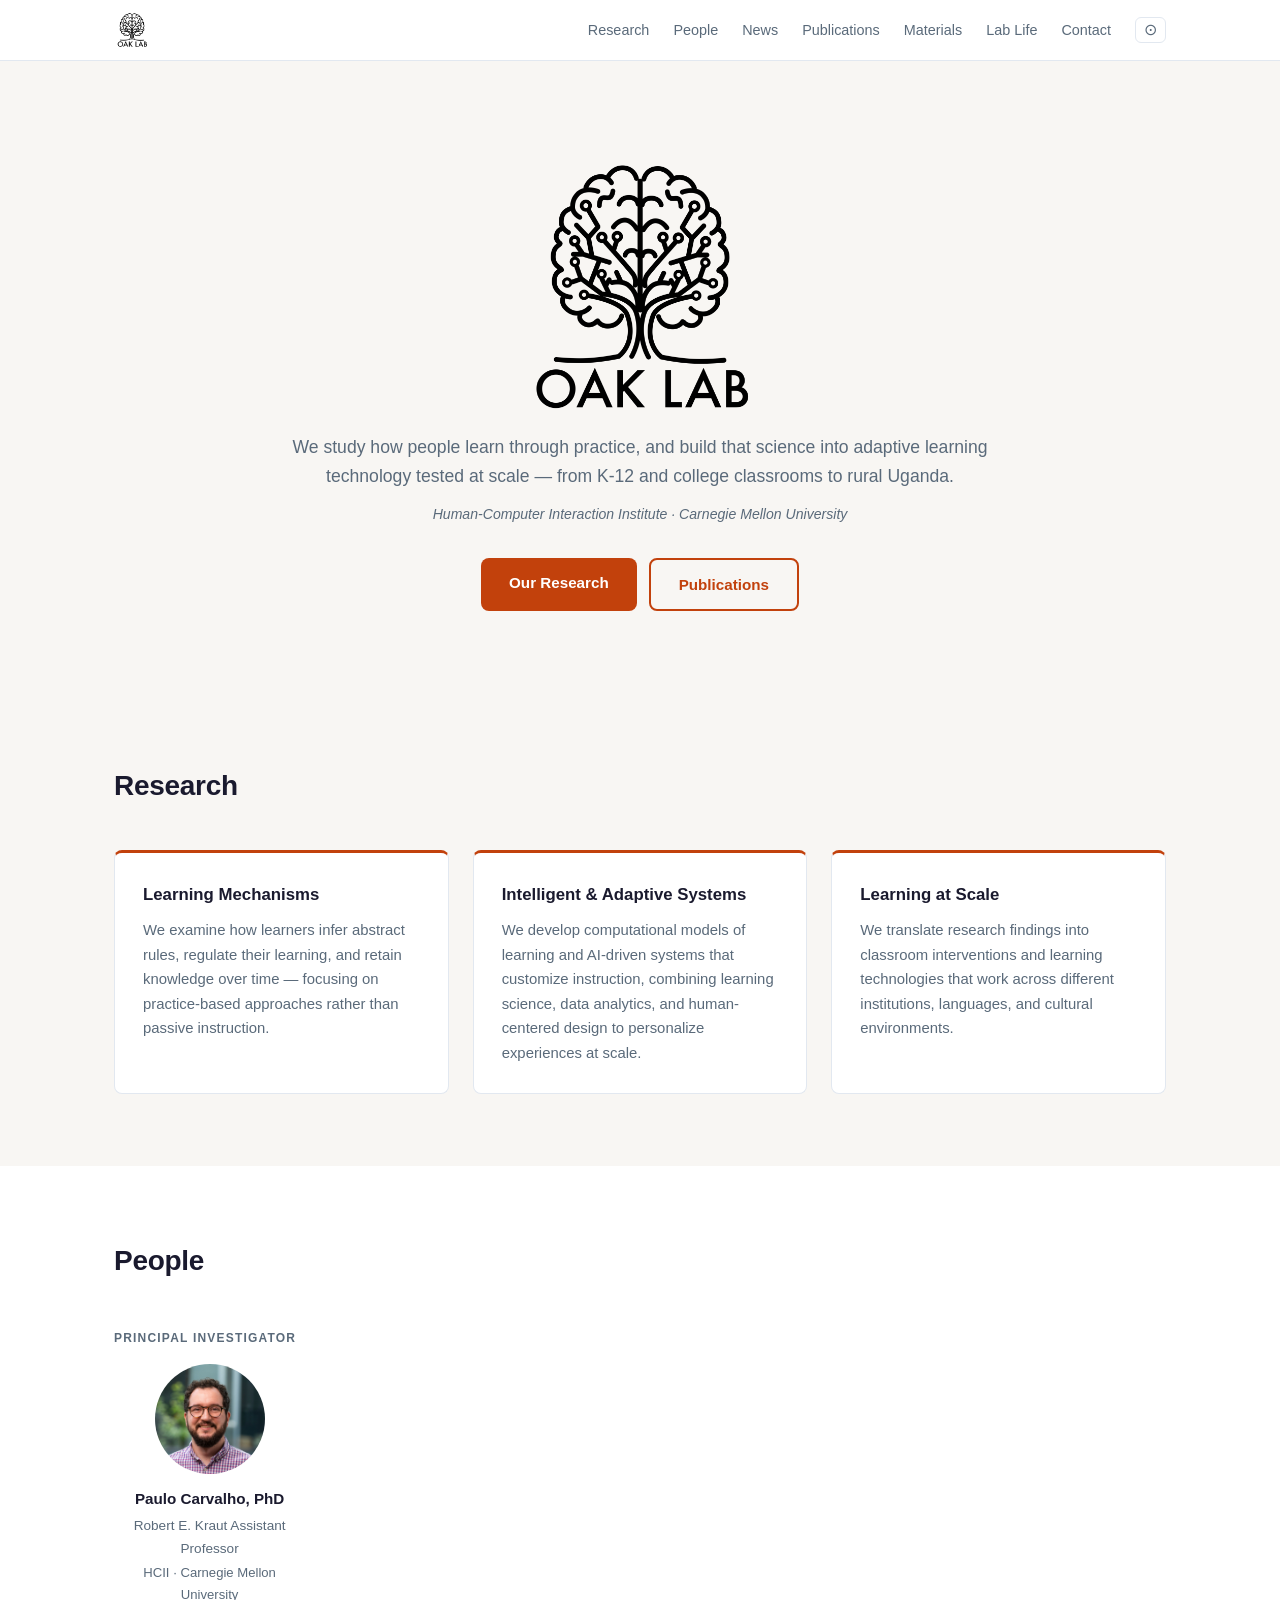
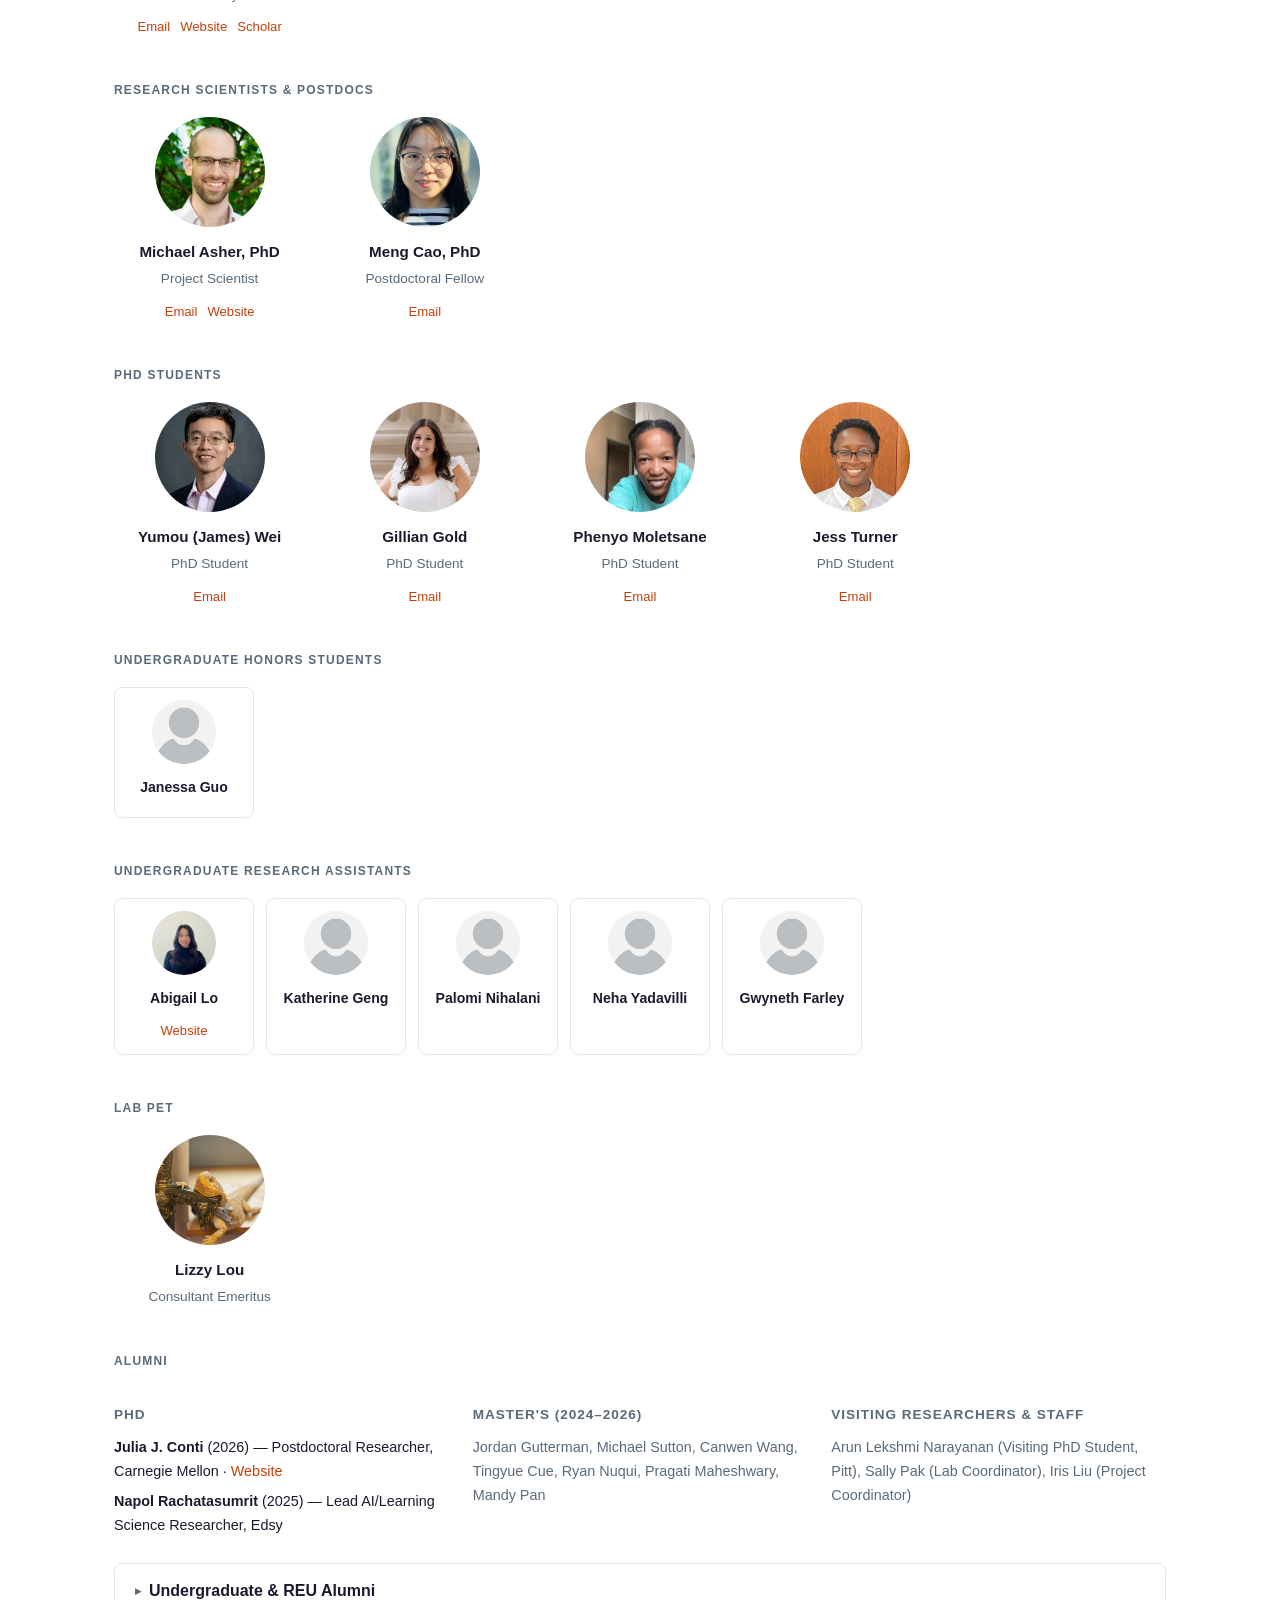
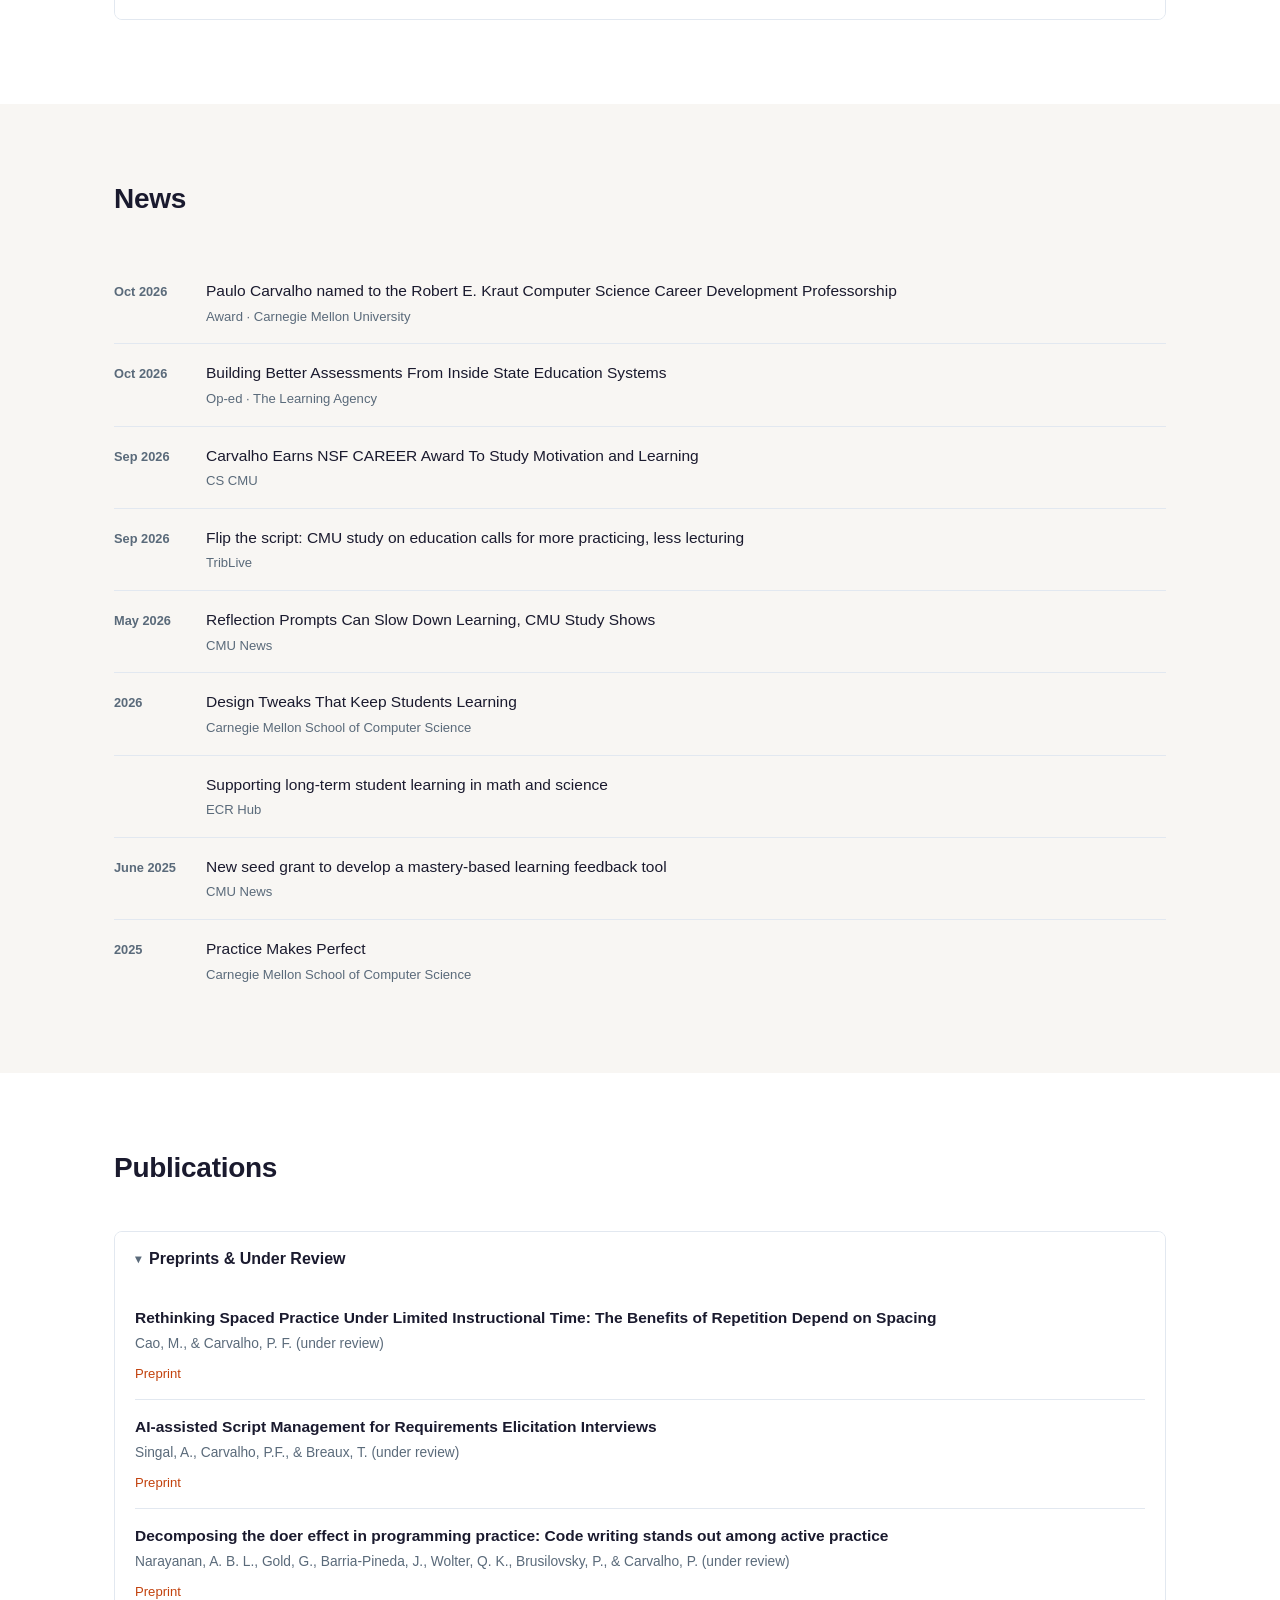
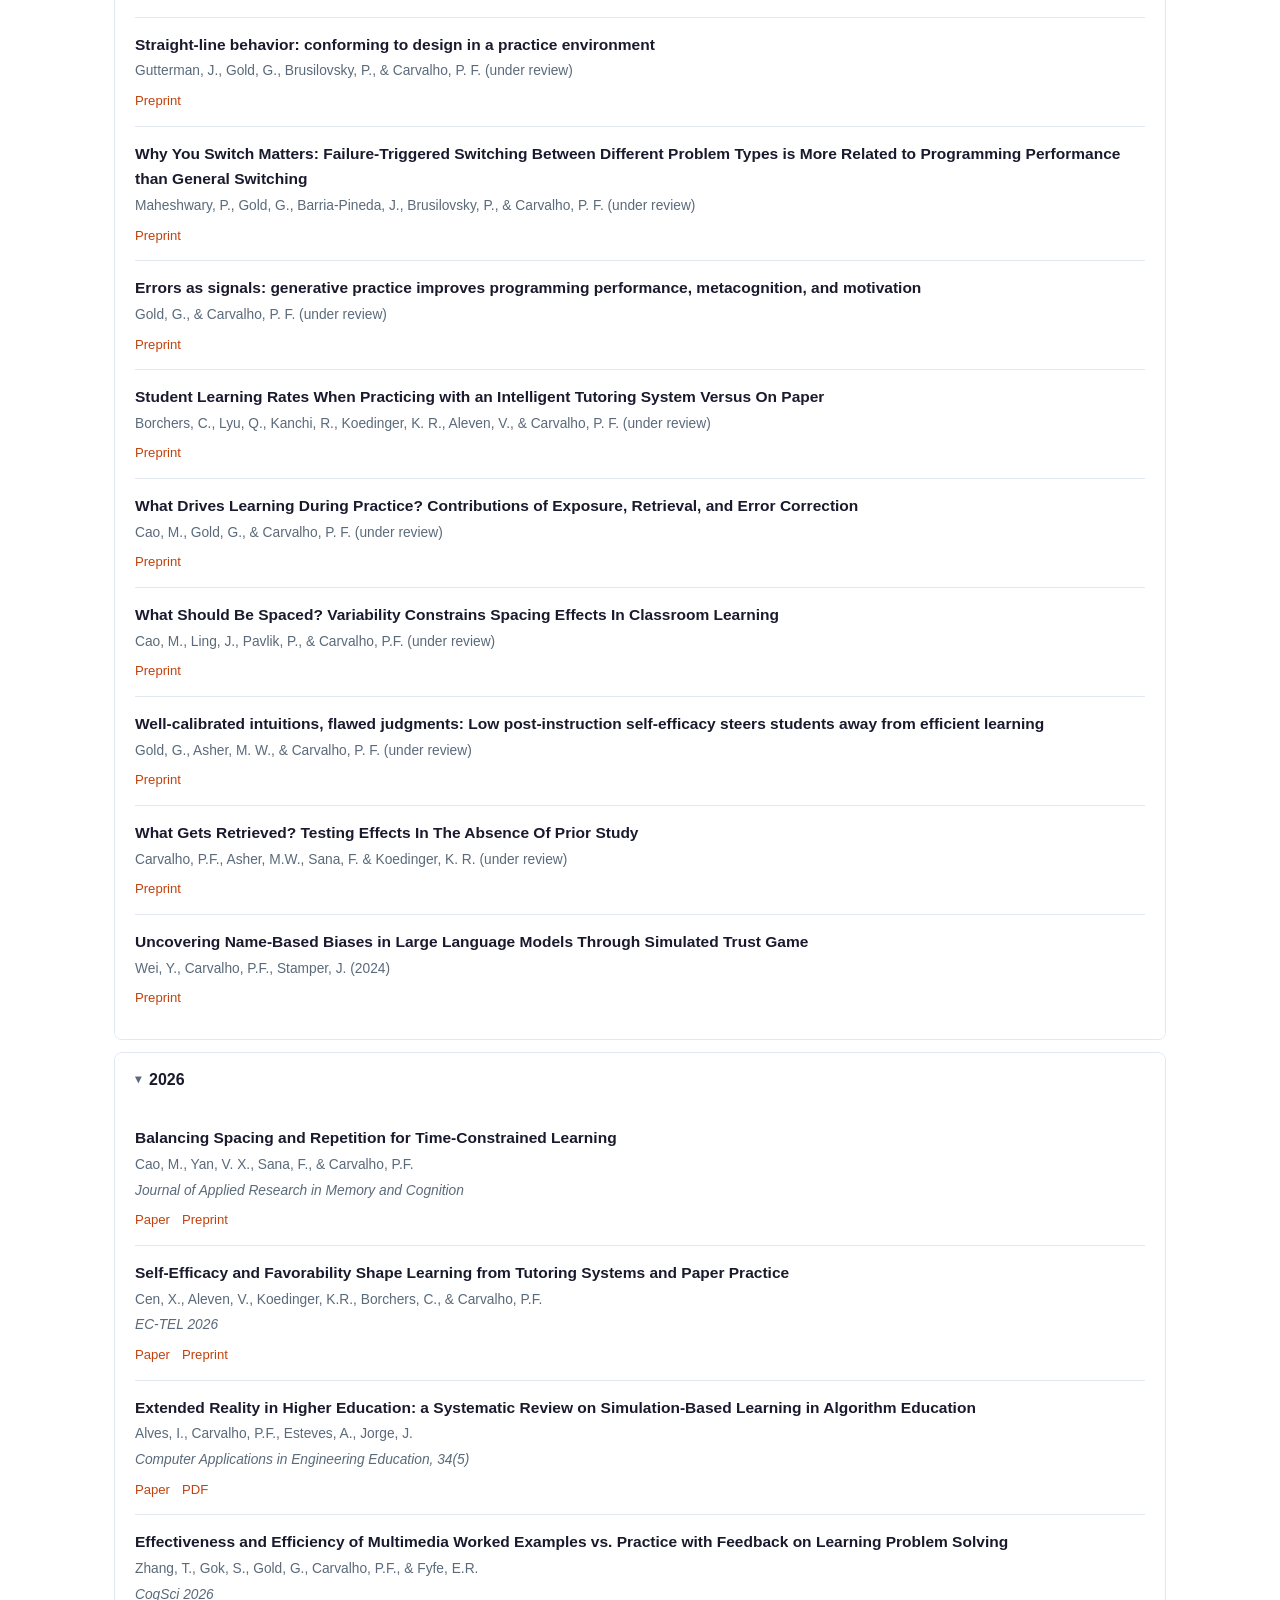
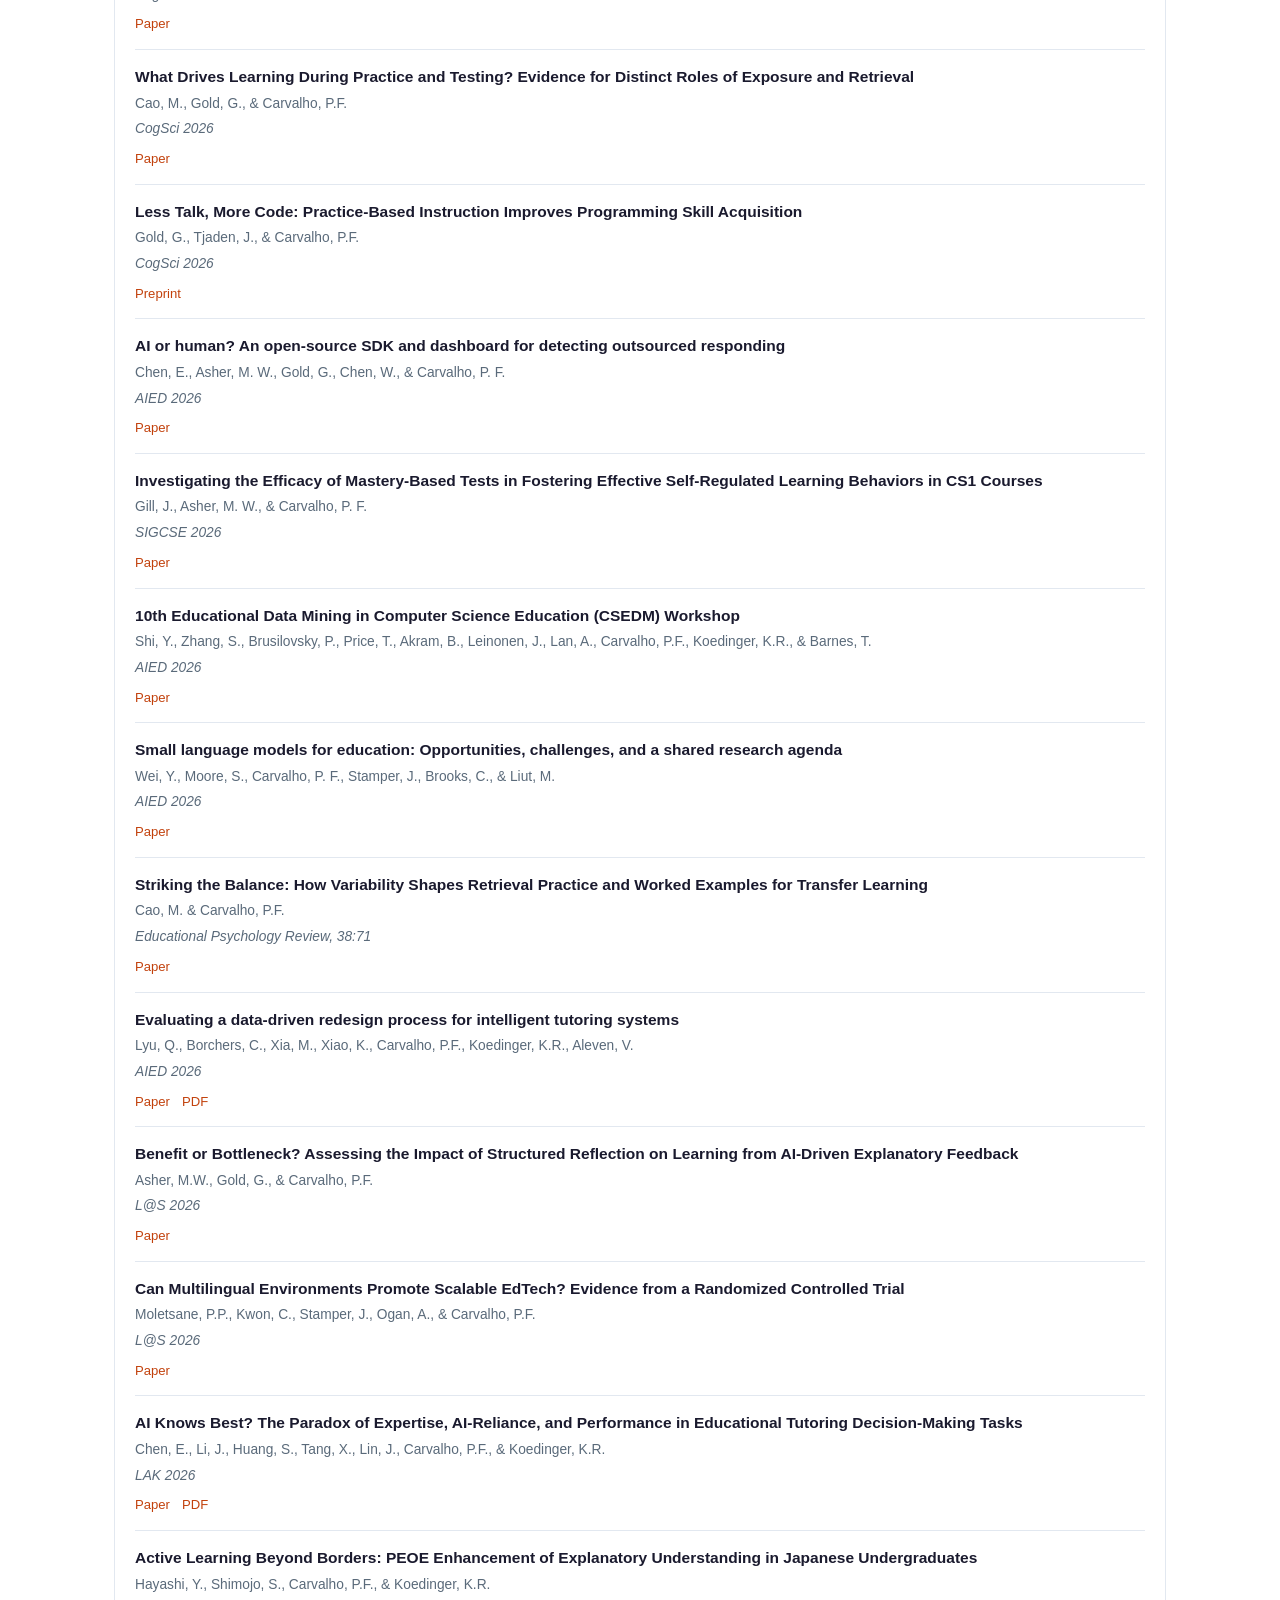
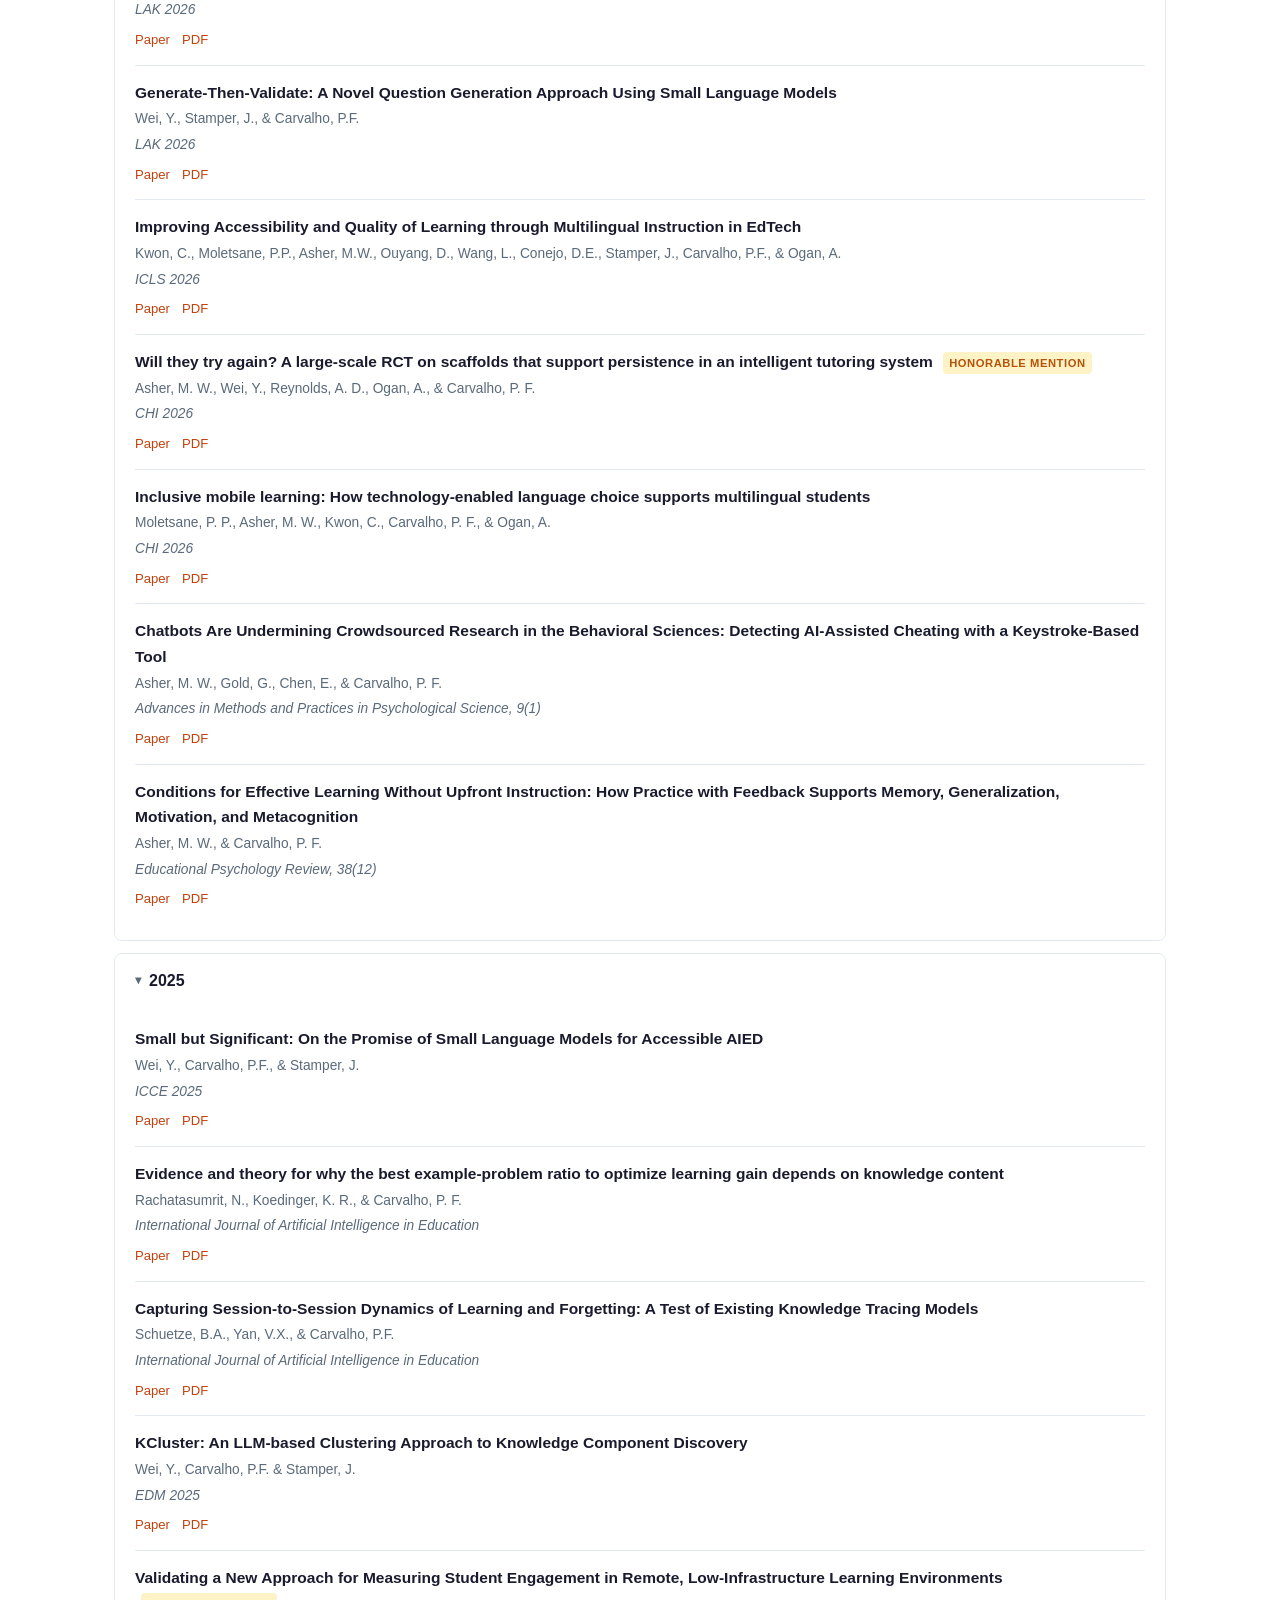
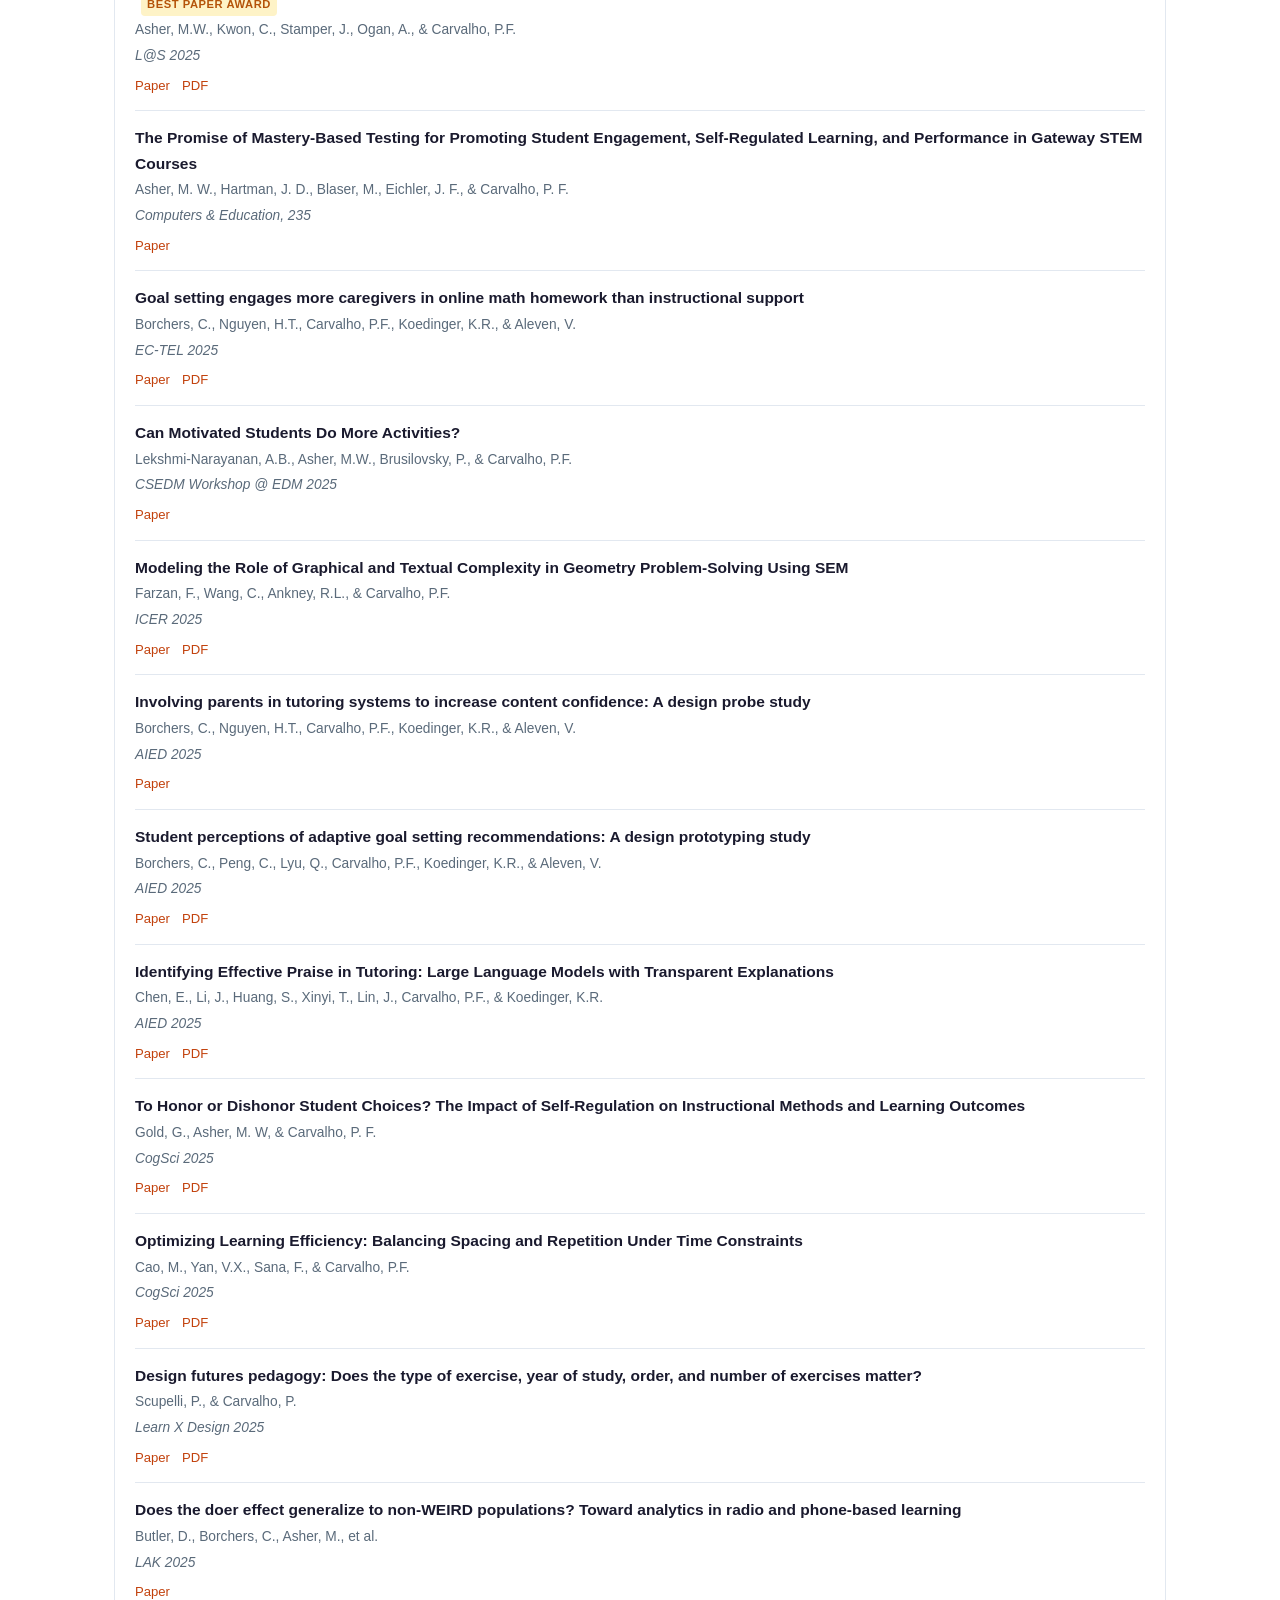
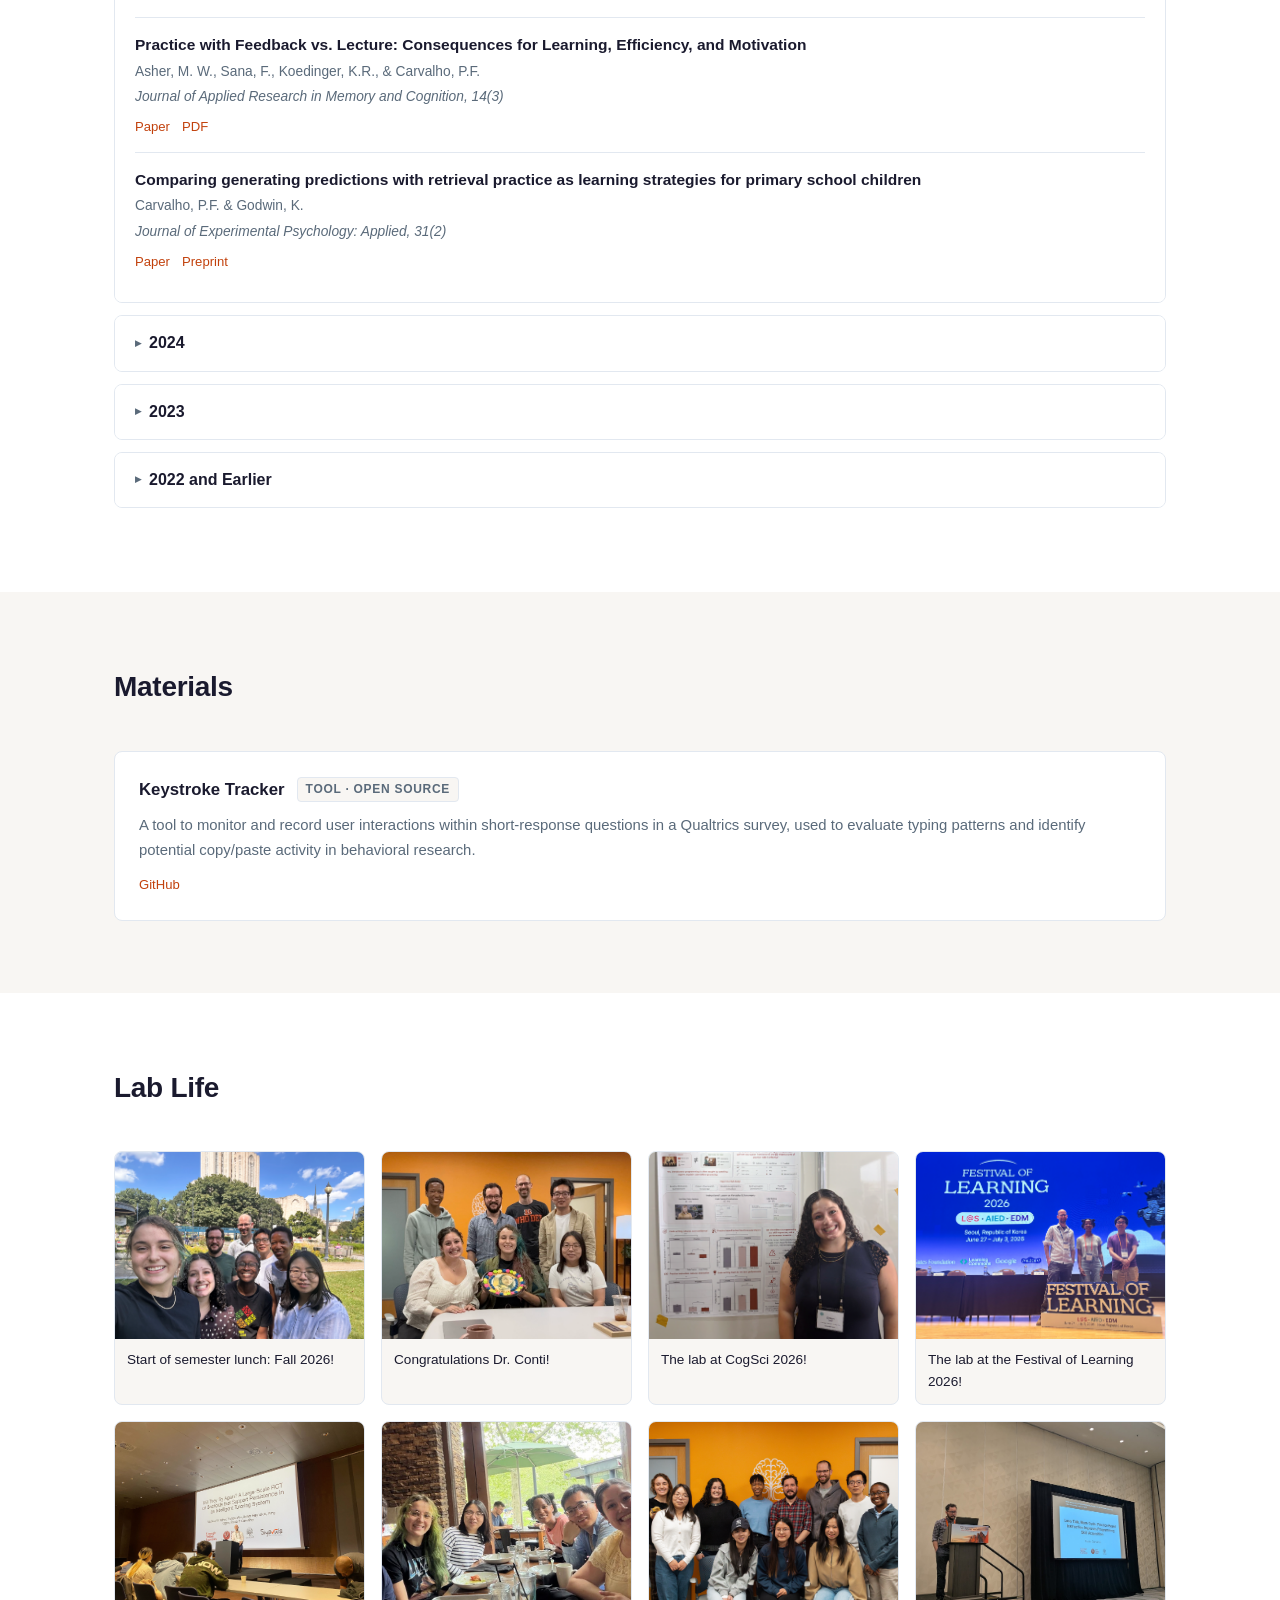
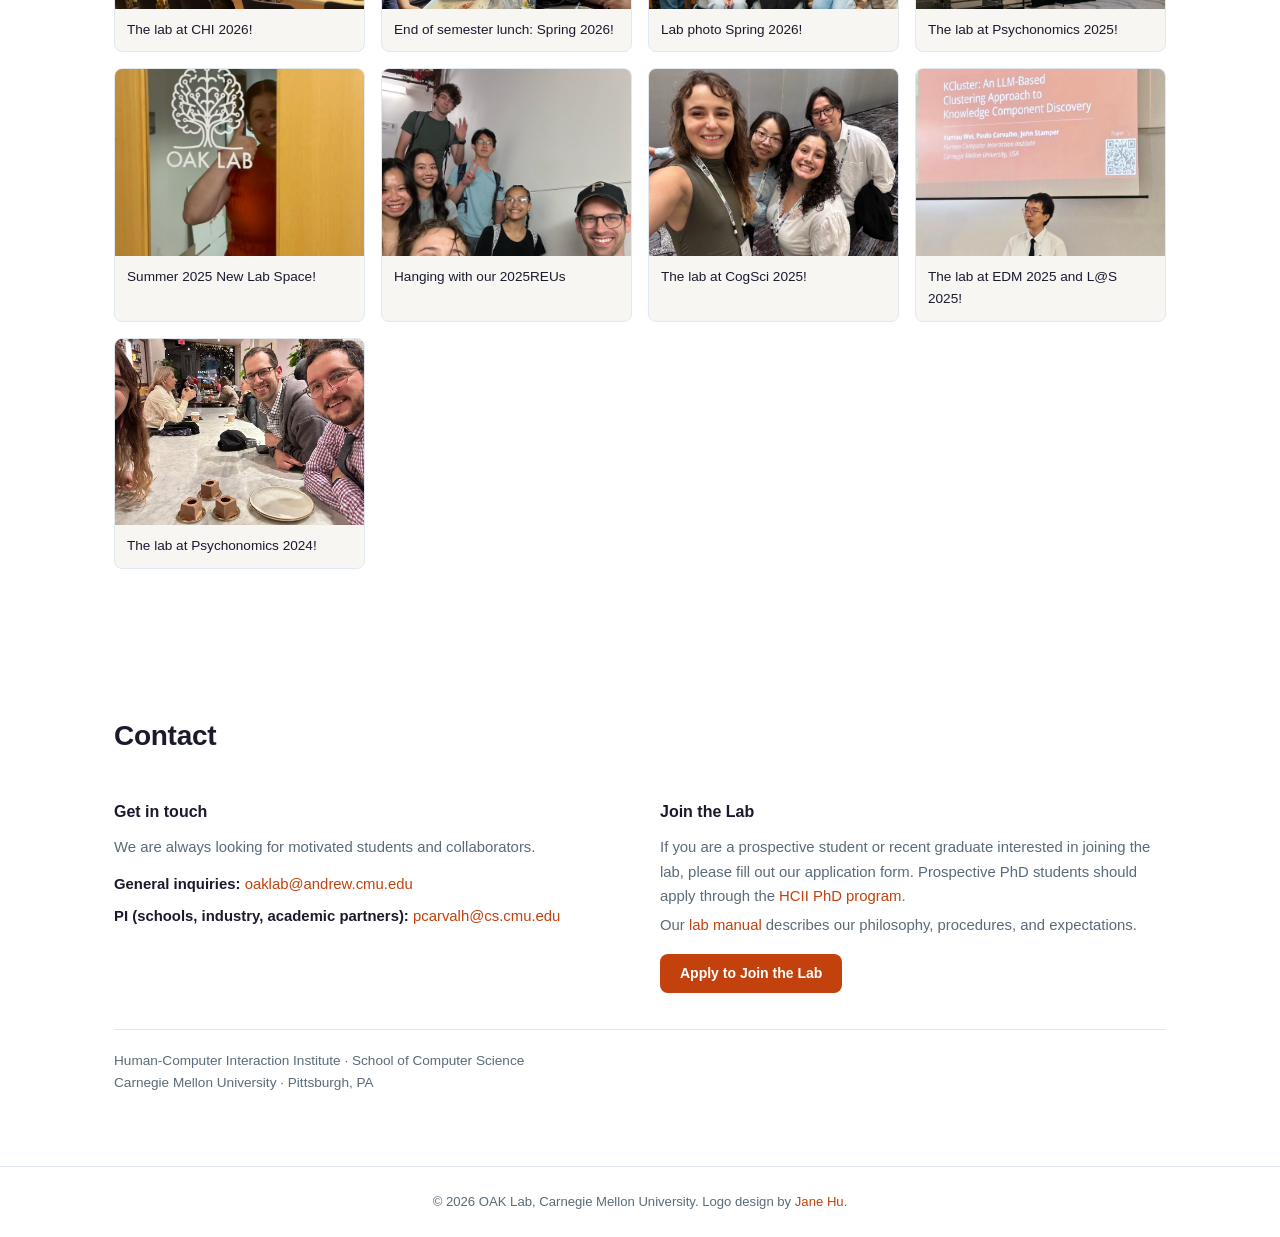
==== commit 24388b6b: "added lizzy back!" ====
--- a/index.html
+++ b/index.html
@@ -168,6 +168,15 @@
         <div class="person person-sm">
           <img class="avatar-img avatar-img-sm" src="assets/img/placeholder.jpg" alt="Gwyneth Farley" />
           <h4>Gwyneth Farley</h4>
+        </div>
+      </div>
+
+      <h3 class="role-label">Lab Pet</h3>
+      <div class="people-grid">
+        <div class="person">
+          <img class="avatar-img" src="assets/img/lizzy.jpg" alt="Lizzy Lou, a bearded dragon" />
+          <h4>Lizzy Lou</h4>
+          <p class="role">Consultant Emeritus</p>
         </div>
       </div>
 
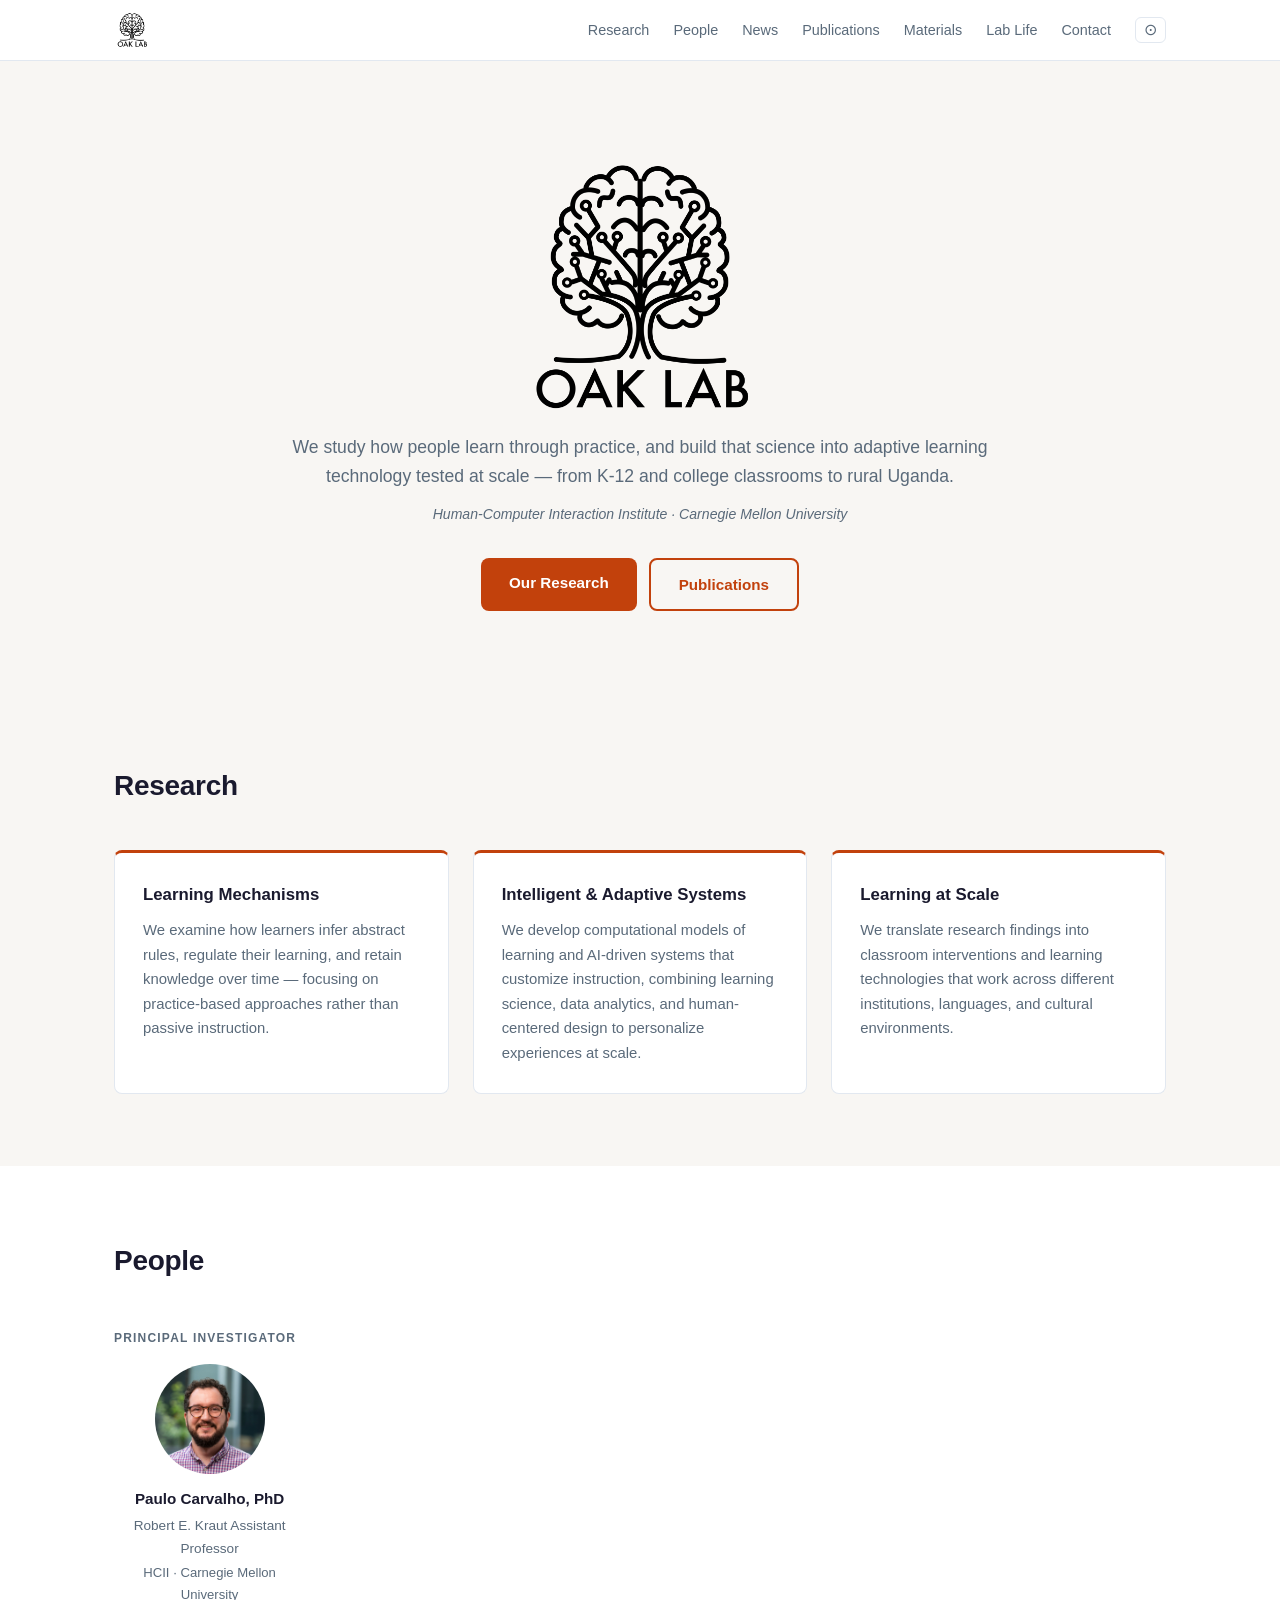
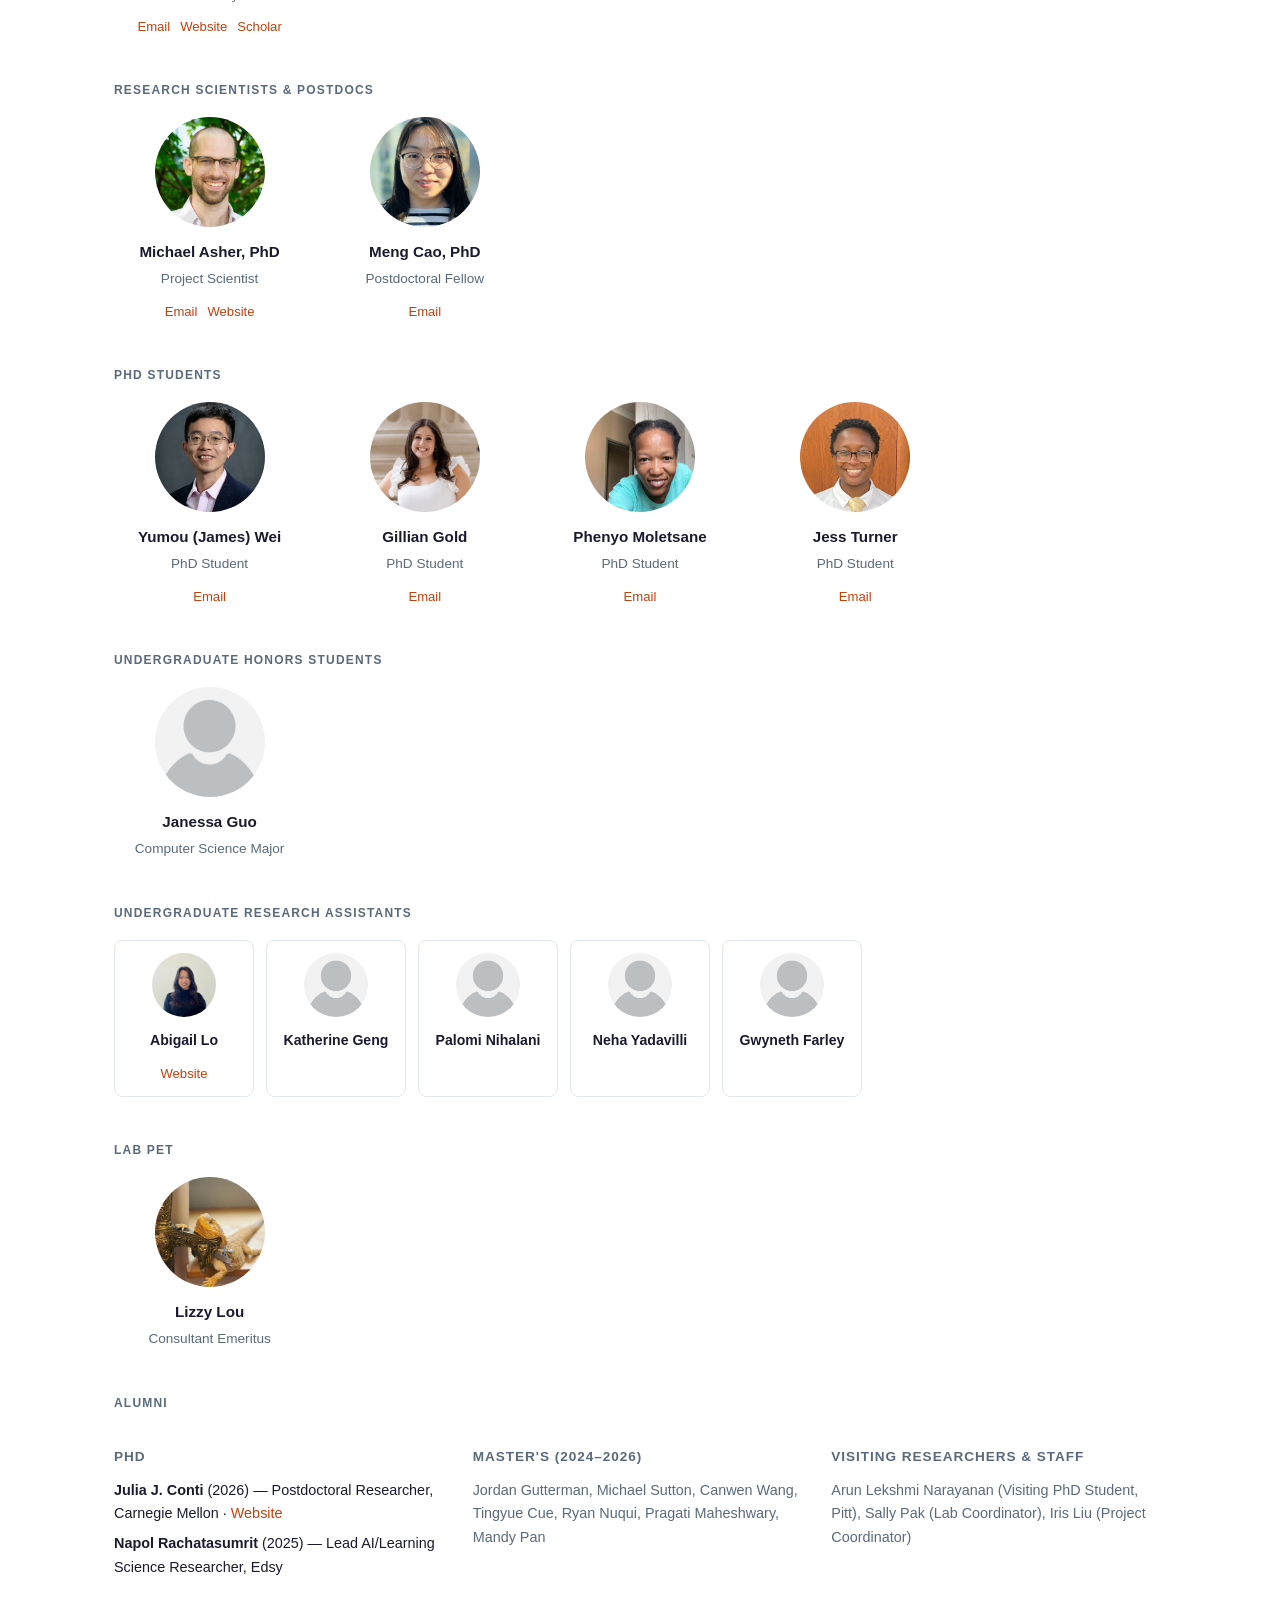
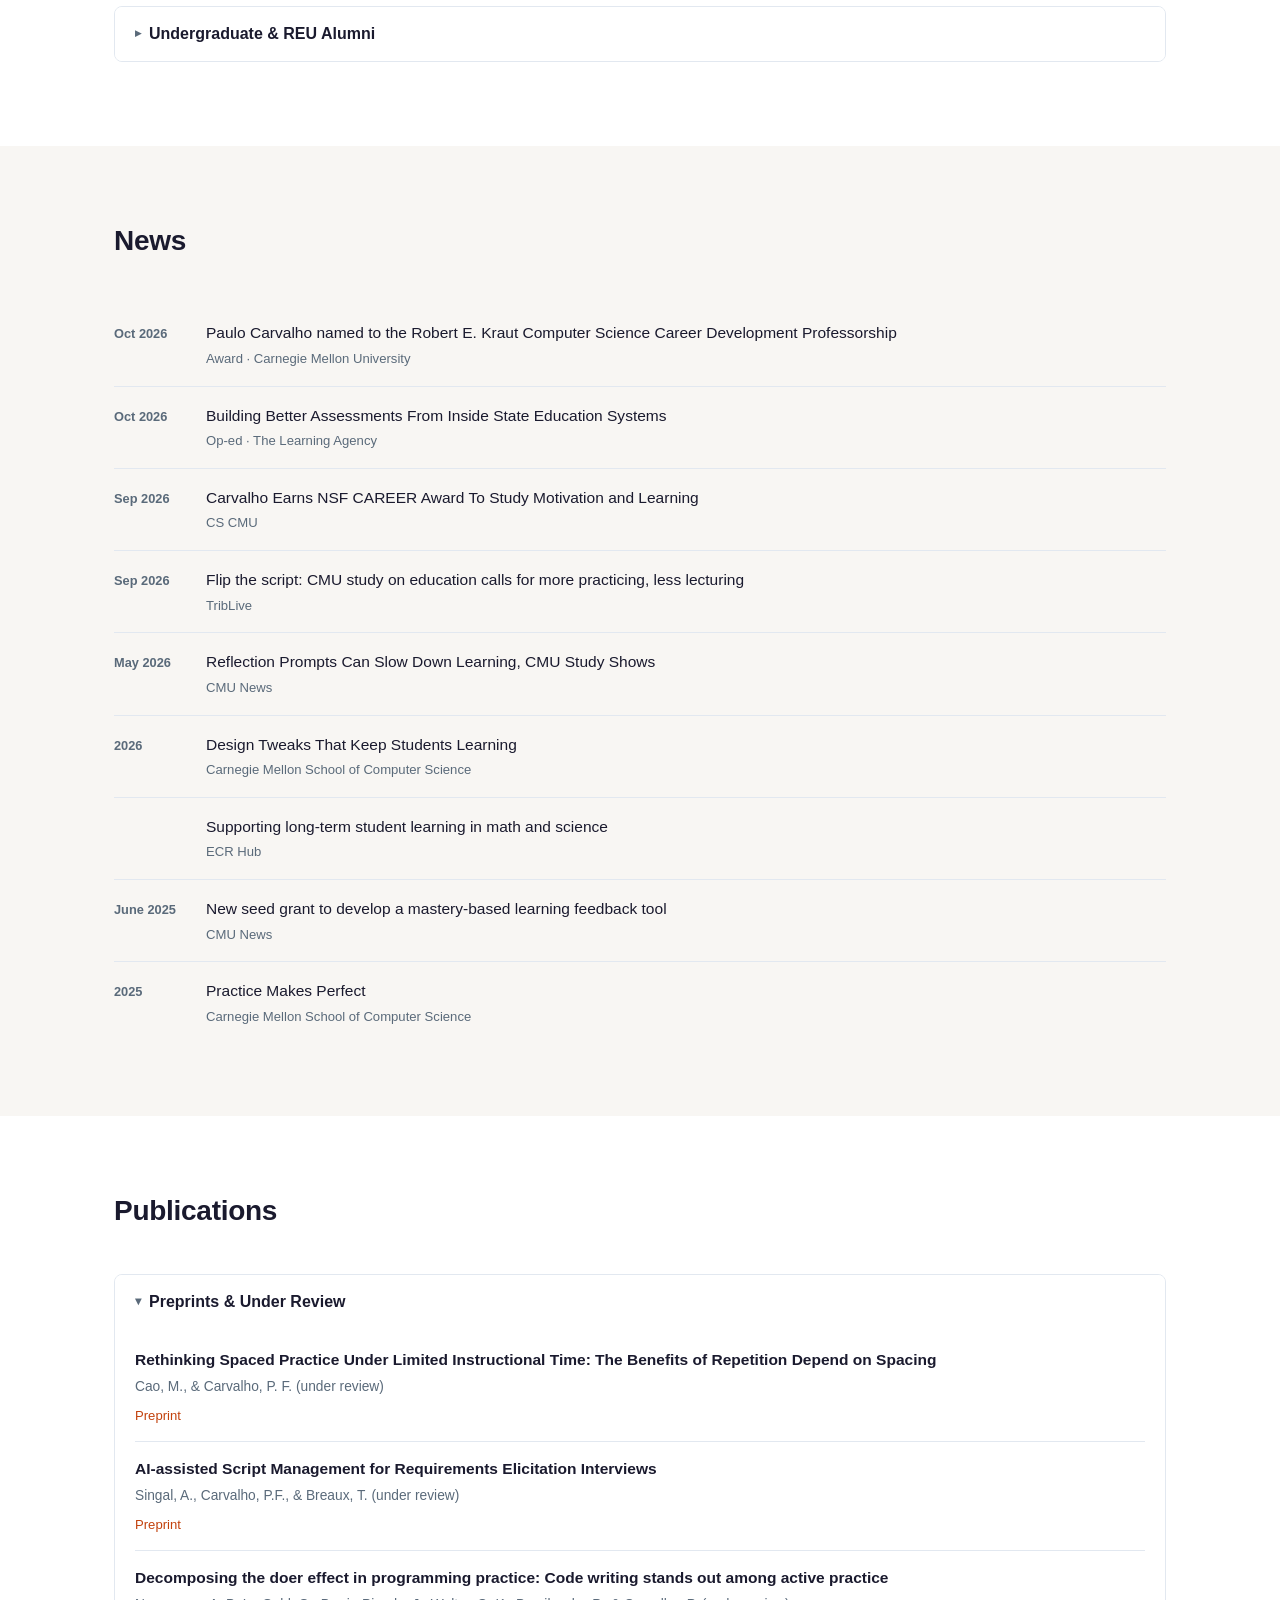
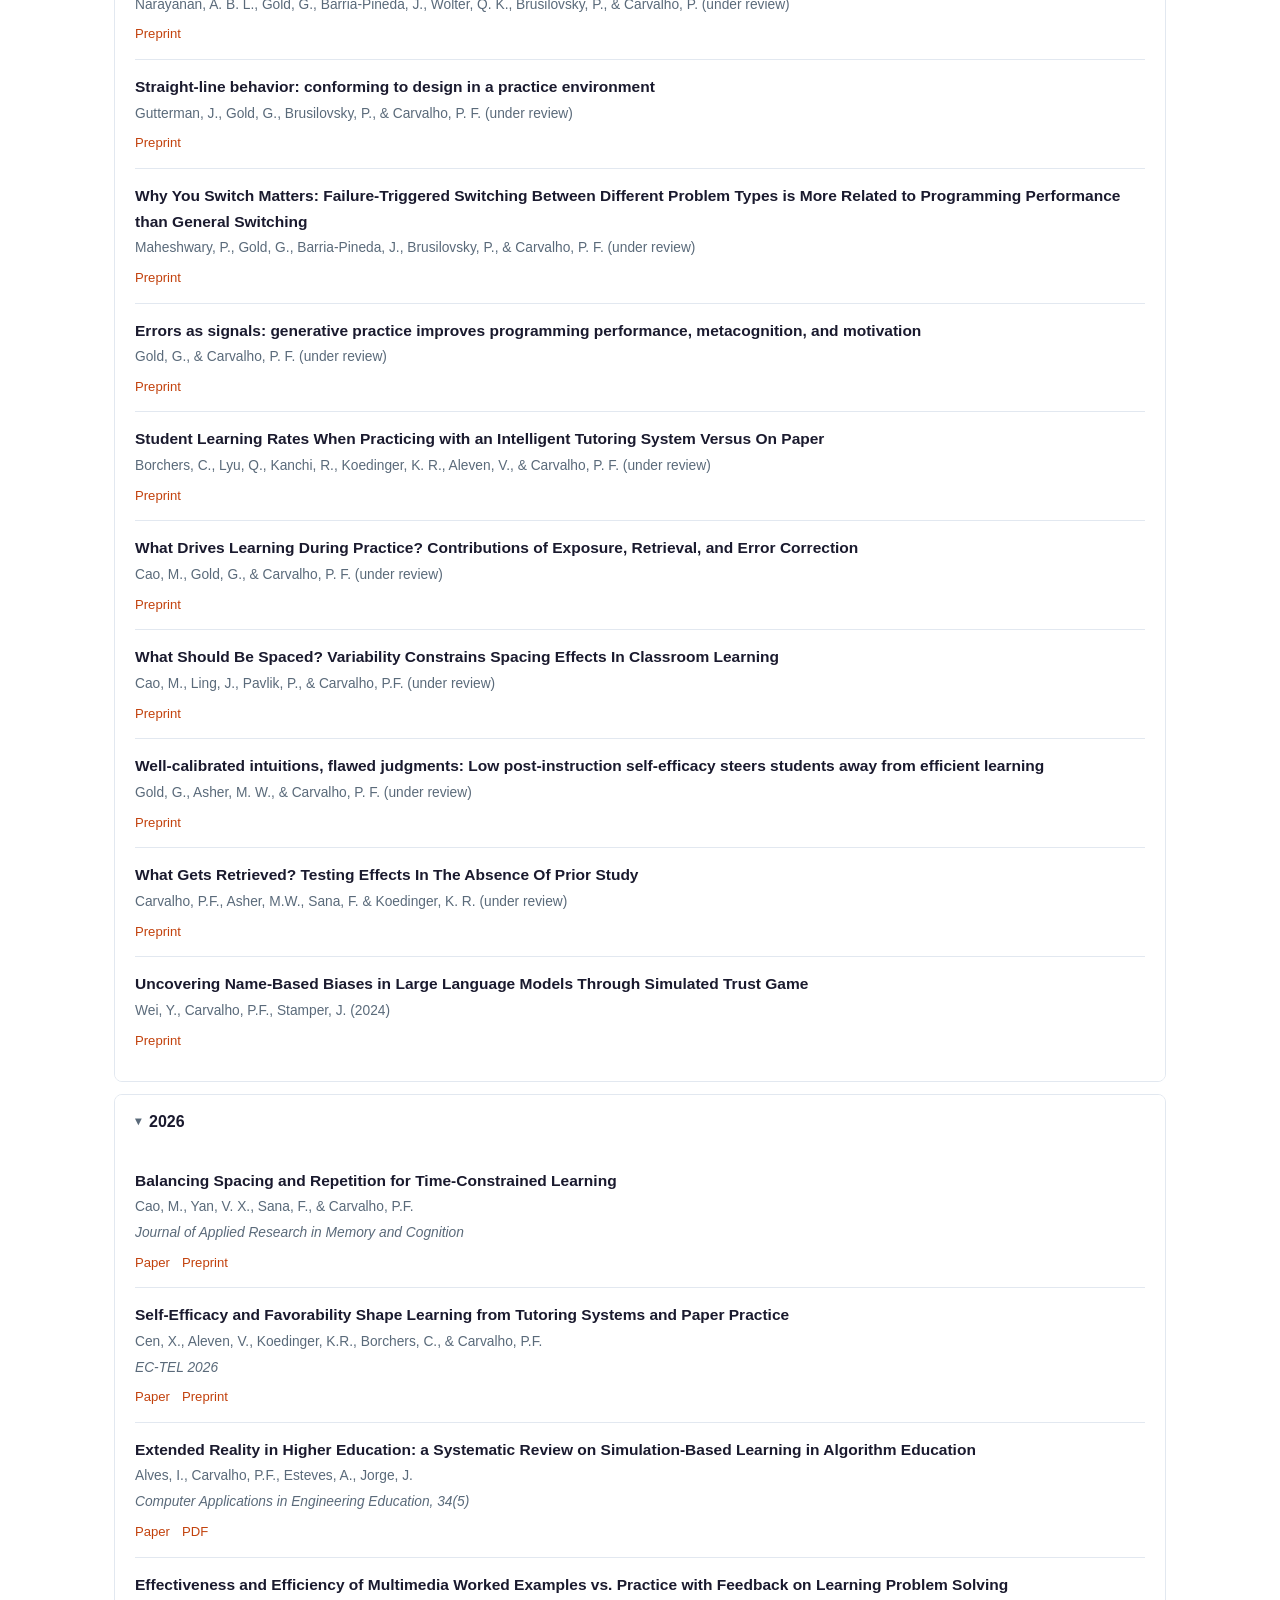
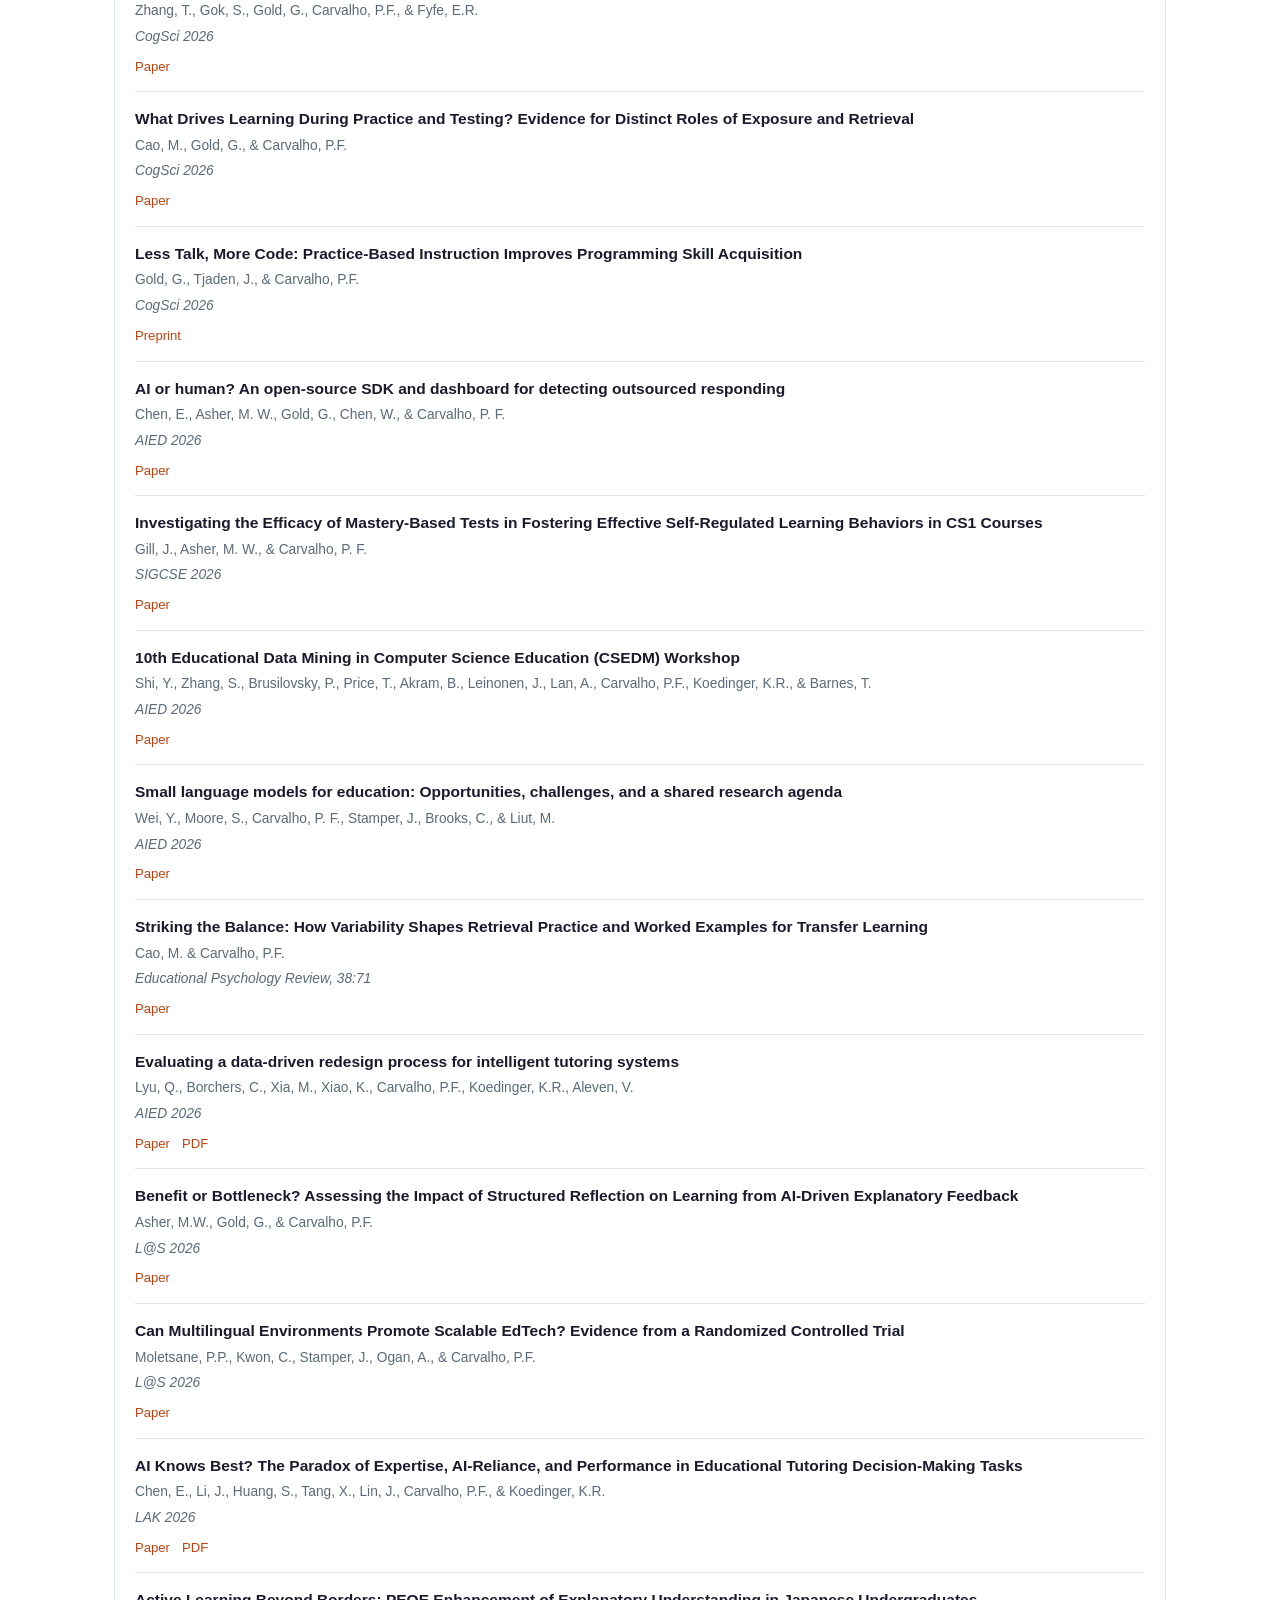
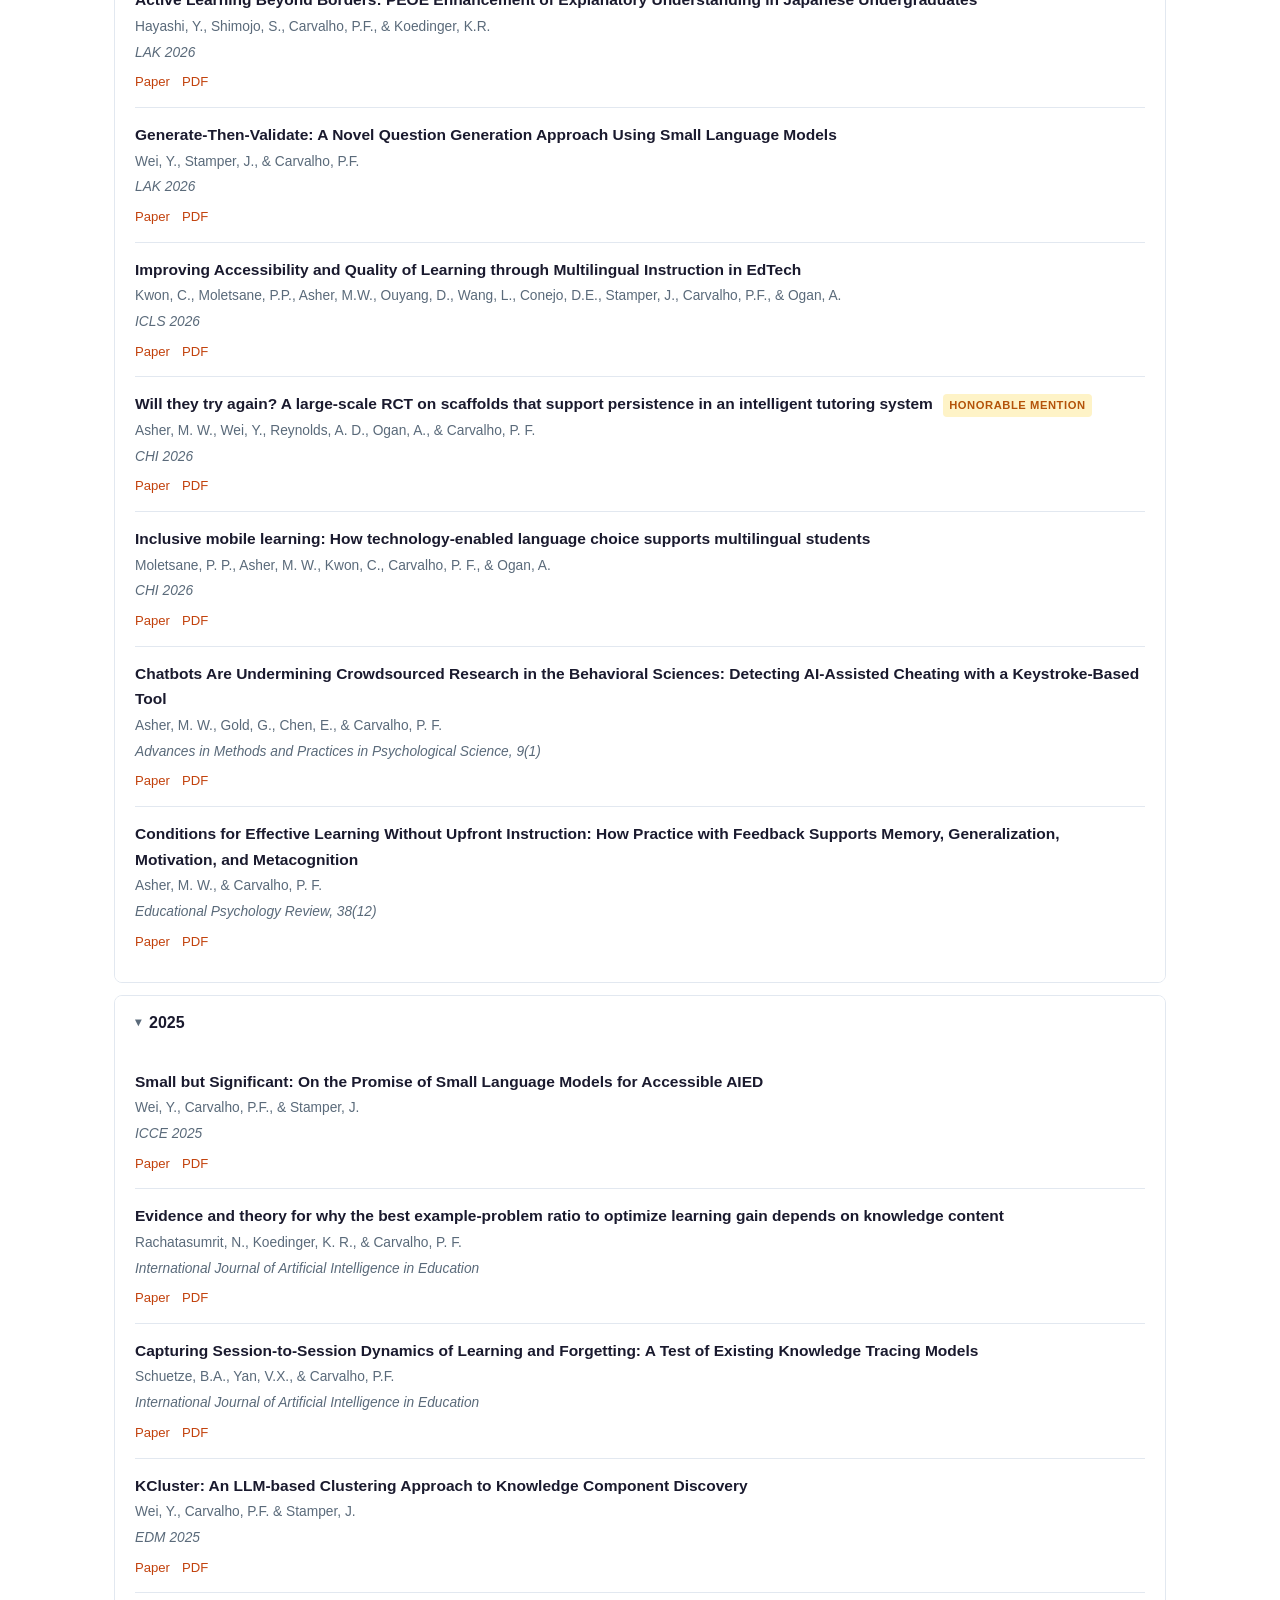
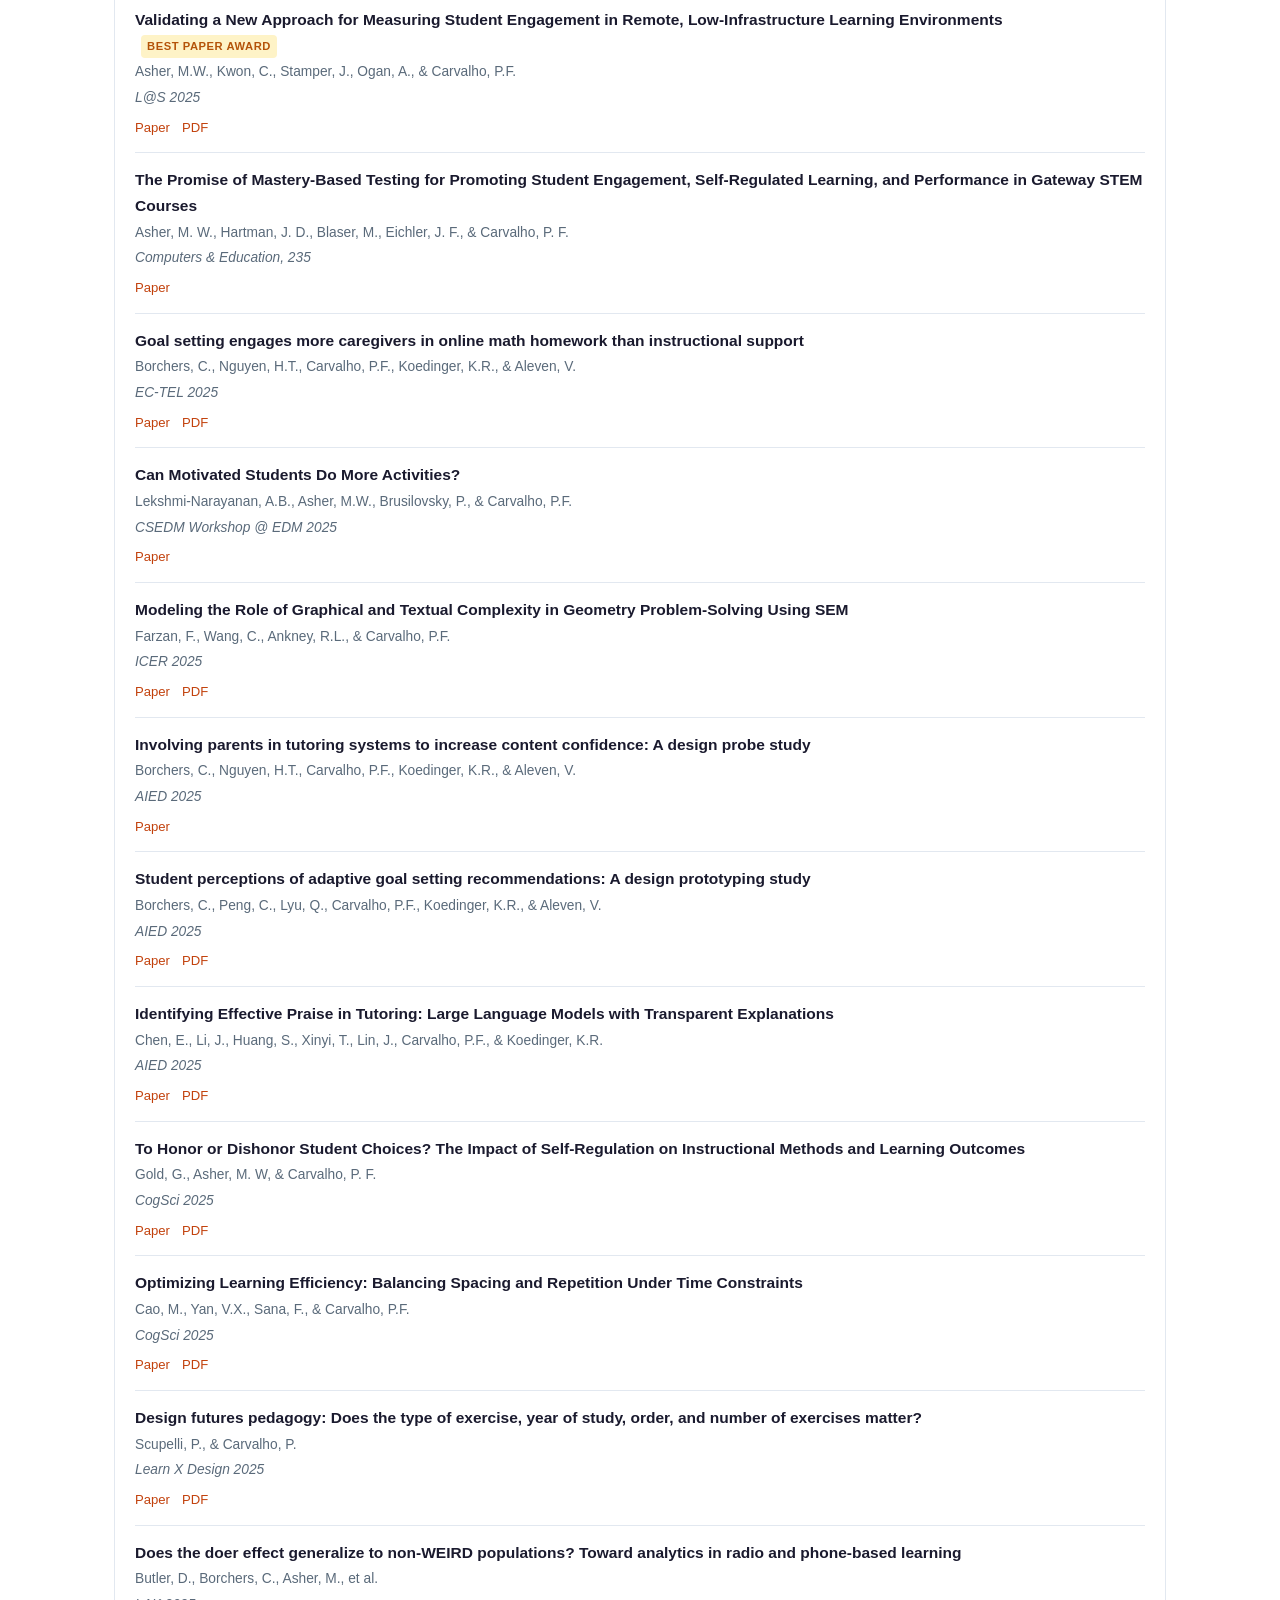
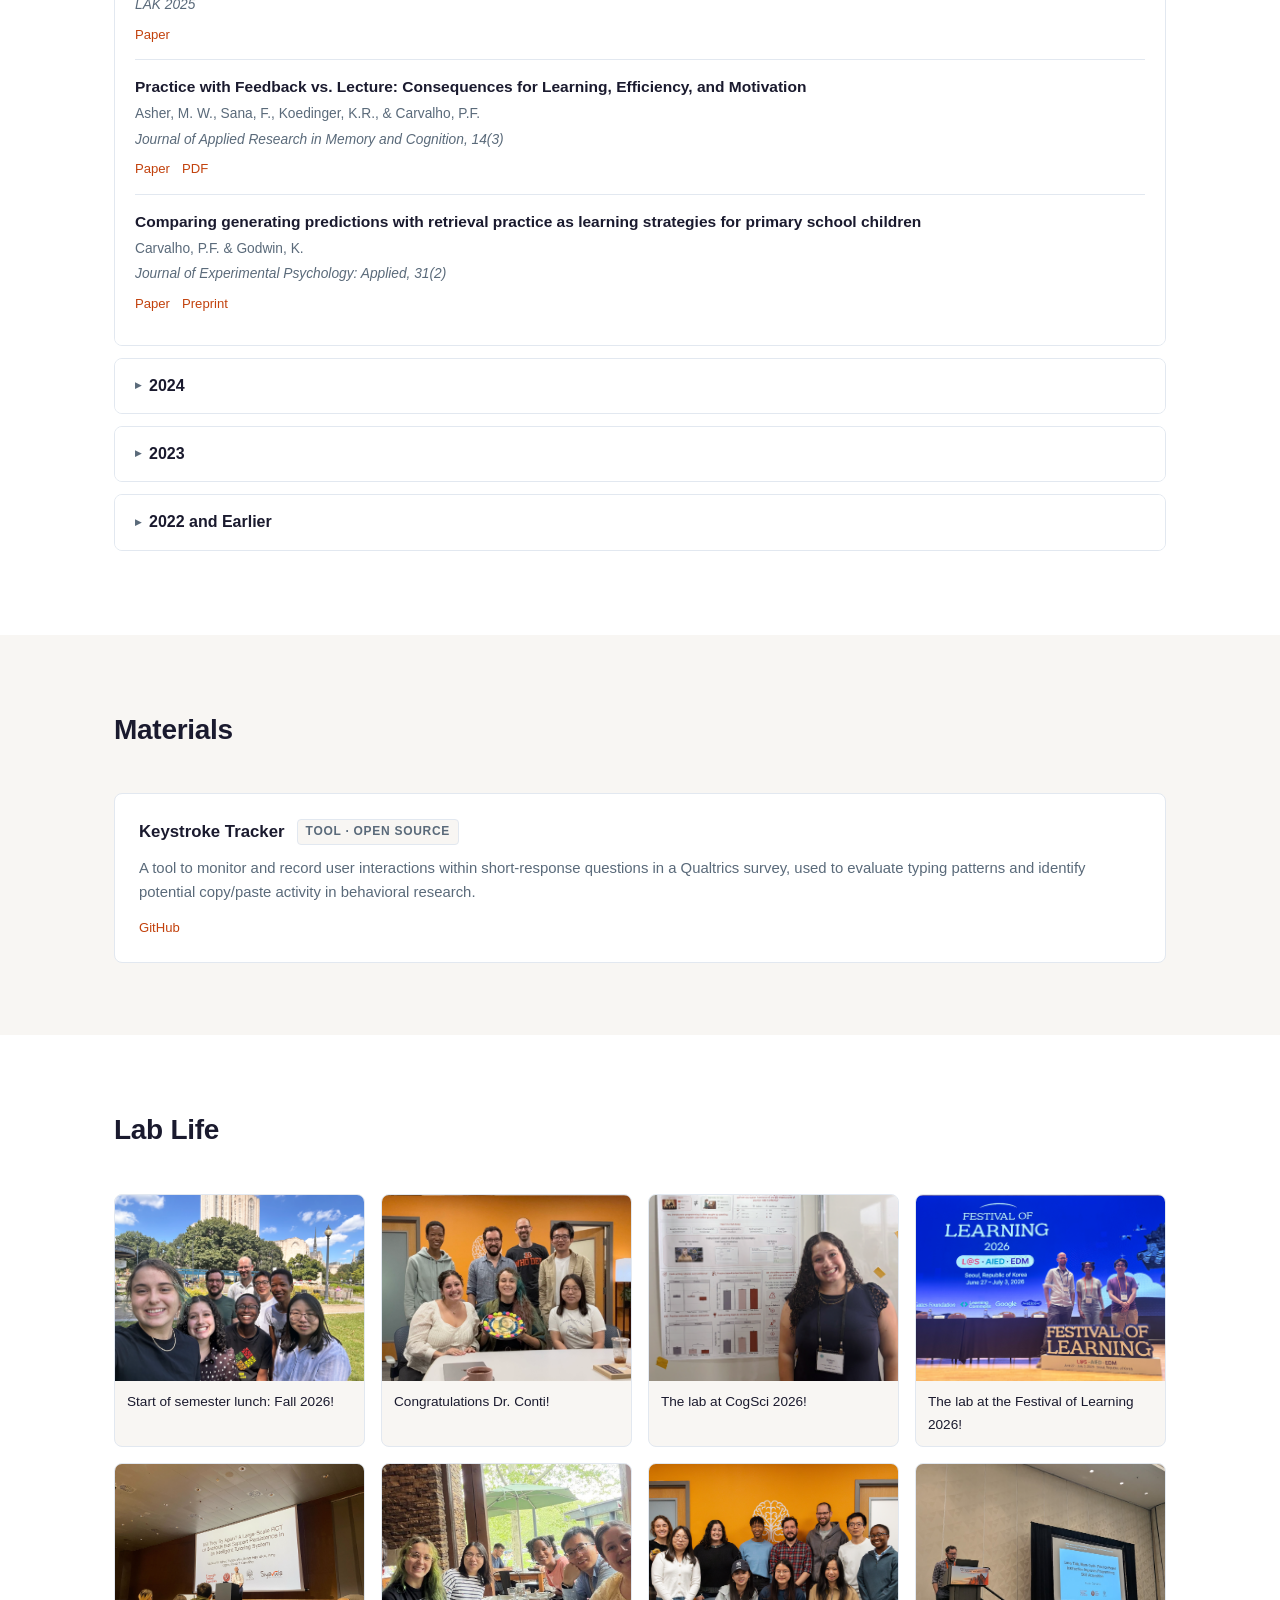
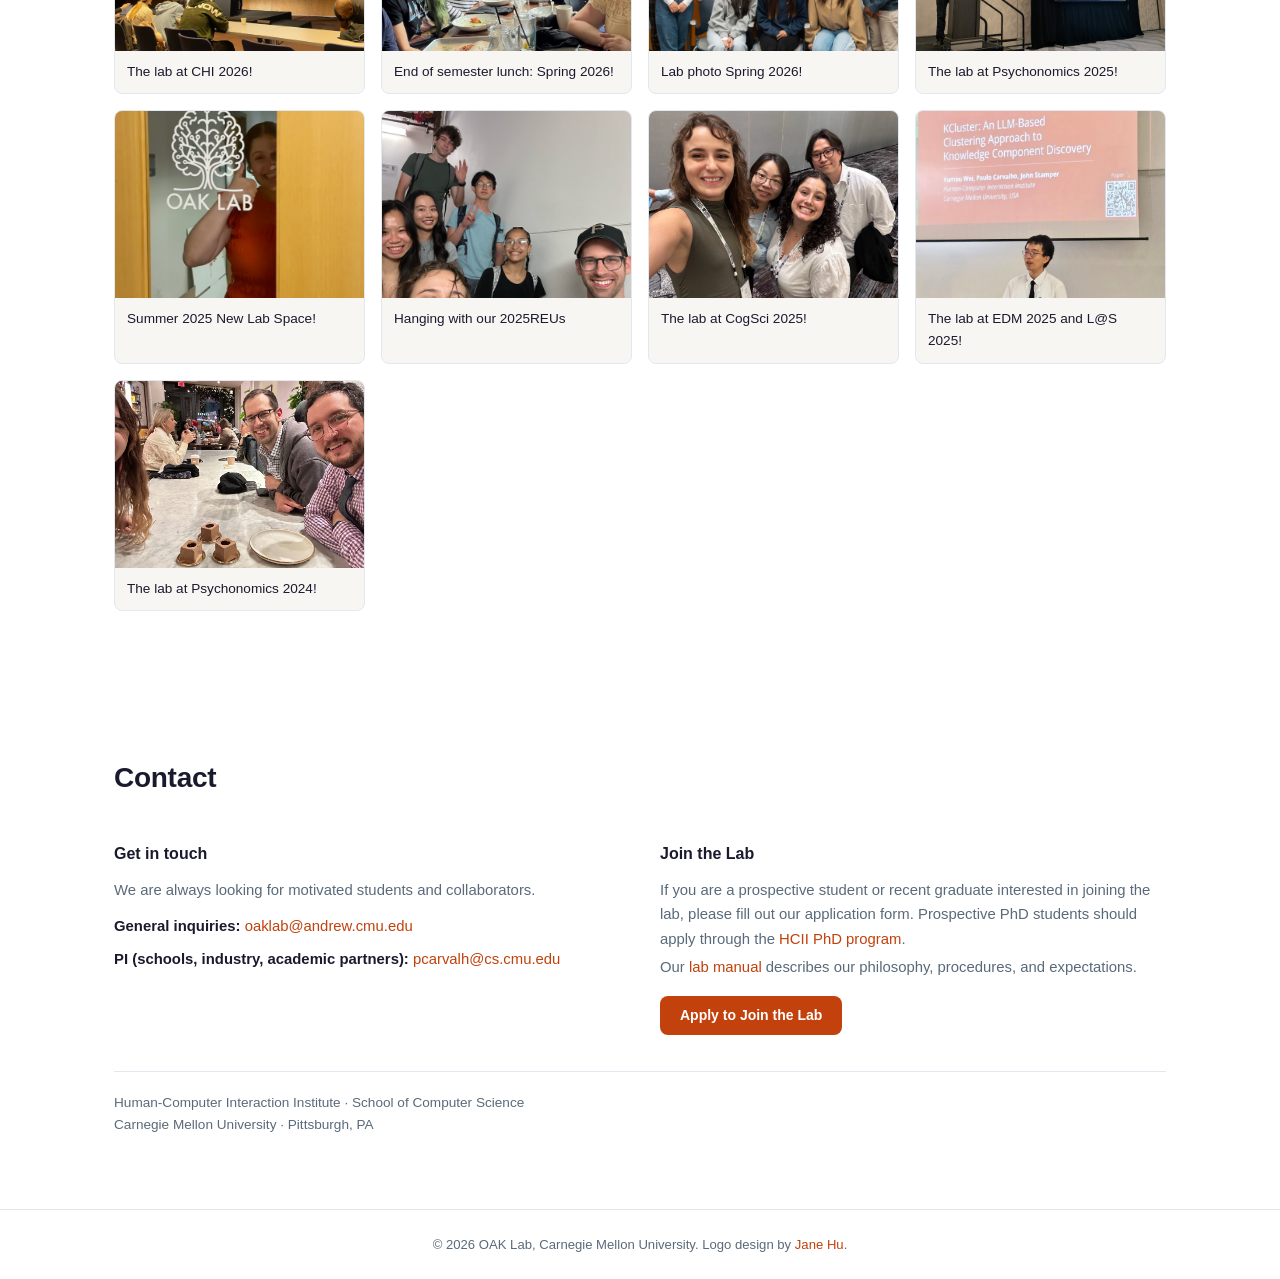
==== commit 335de1ab: "Update index.html" ====
--- a/index.html
+++ b/index.html
@@ -139,10 +139,11 @@
       </div>
 
       <h3 class="role-label">Undergraduate Honors Students</h3>
-      <div class="people-grid people-grid-sm">
-        <div class="person person-sm">
-          <img class="avatar-img avatar-img-sm" src="assets/img/placeholder.jpg" alt="Janessa Guo" />
+      <div class="people-grid">
+        <div class="person">
+          <img class="avatar-img" src="assets/img/placeholder.jpg" alt="Janessa Guo" />
           <h4>Janessa Guo</h4>
+          <p class="role">Computer Science Major</p>
         </div>
       </div>
 
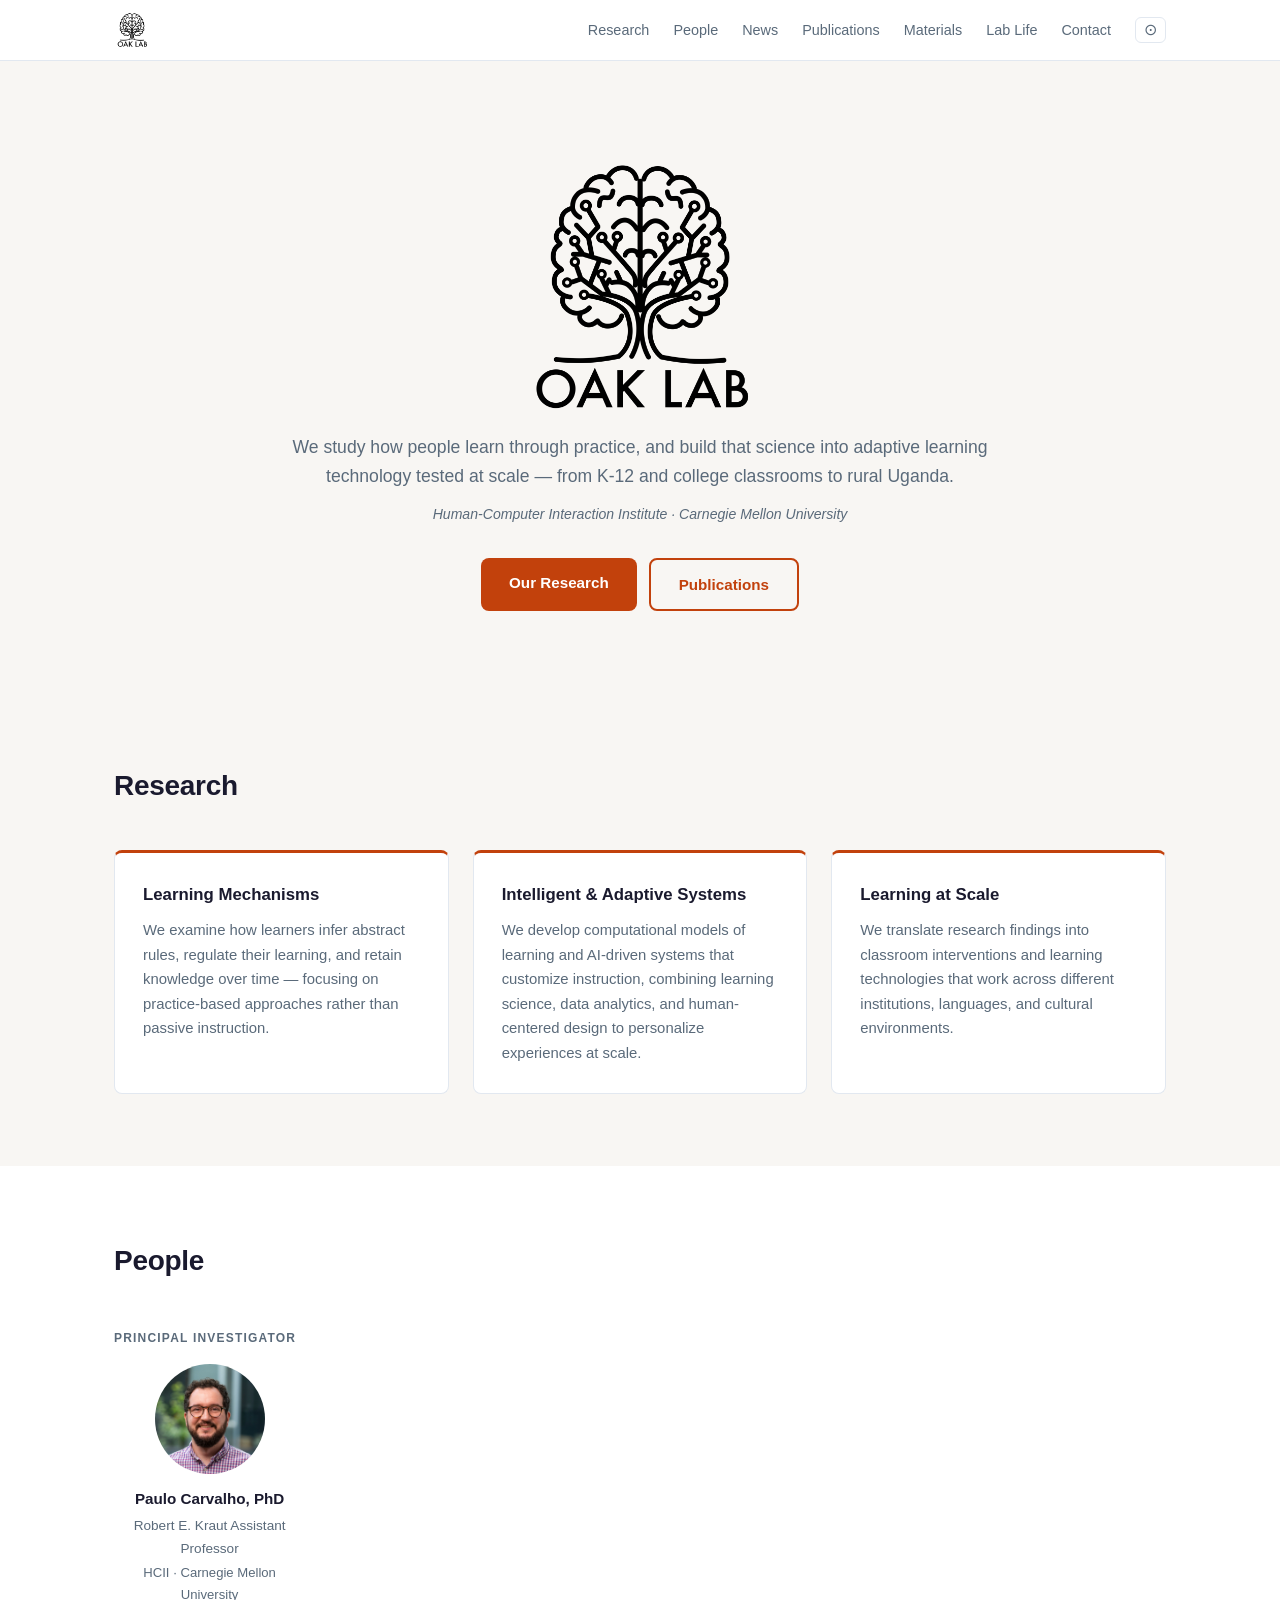
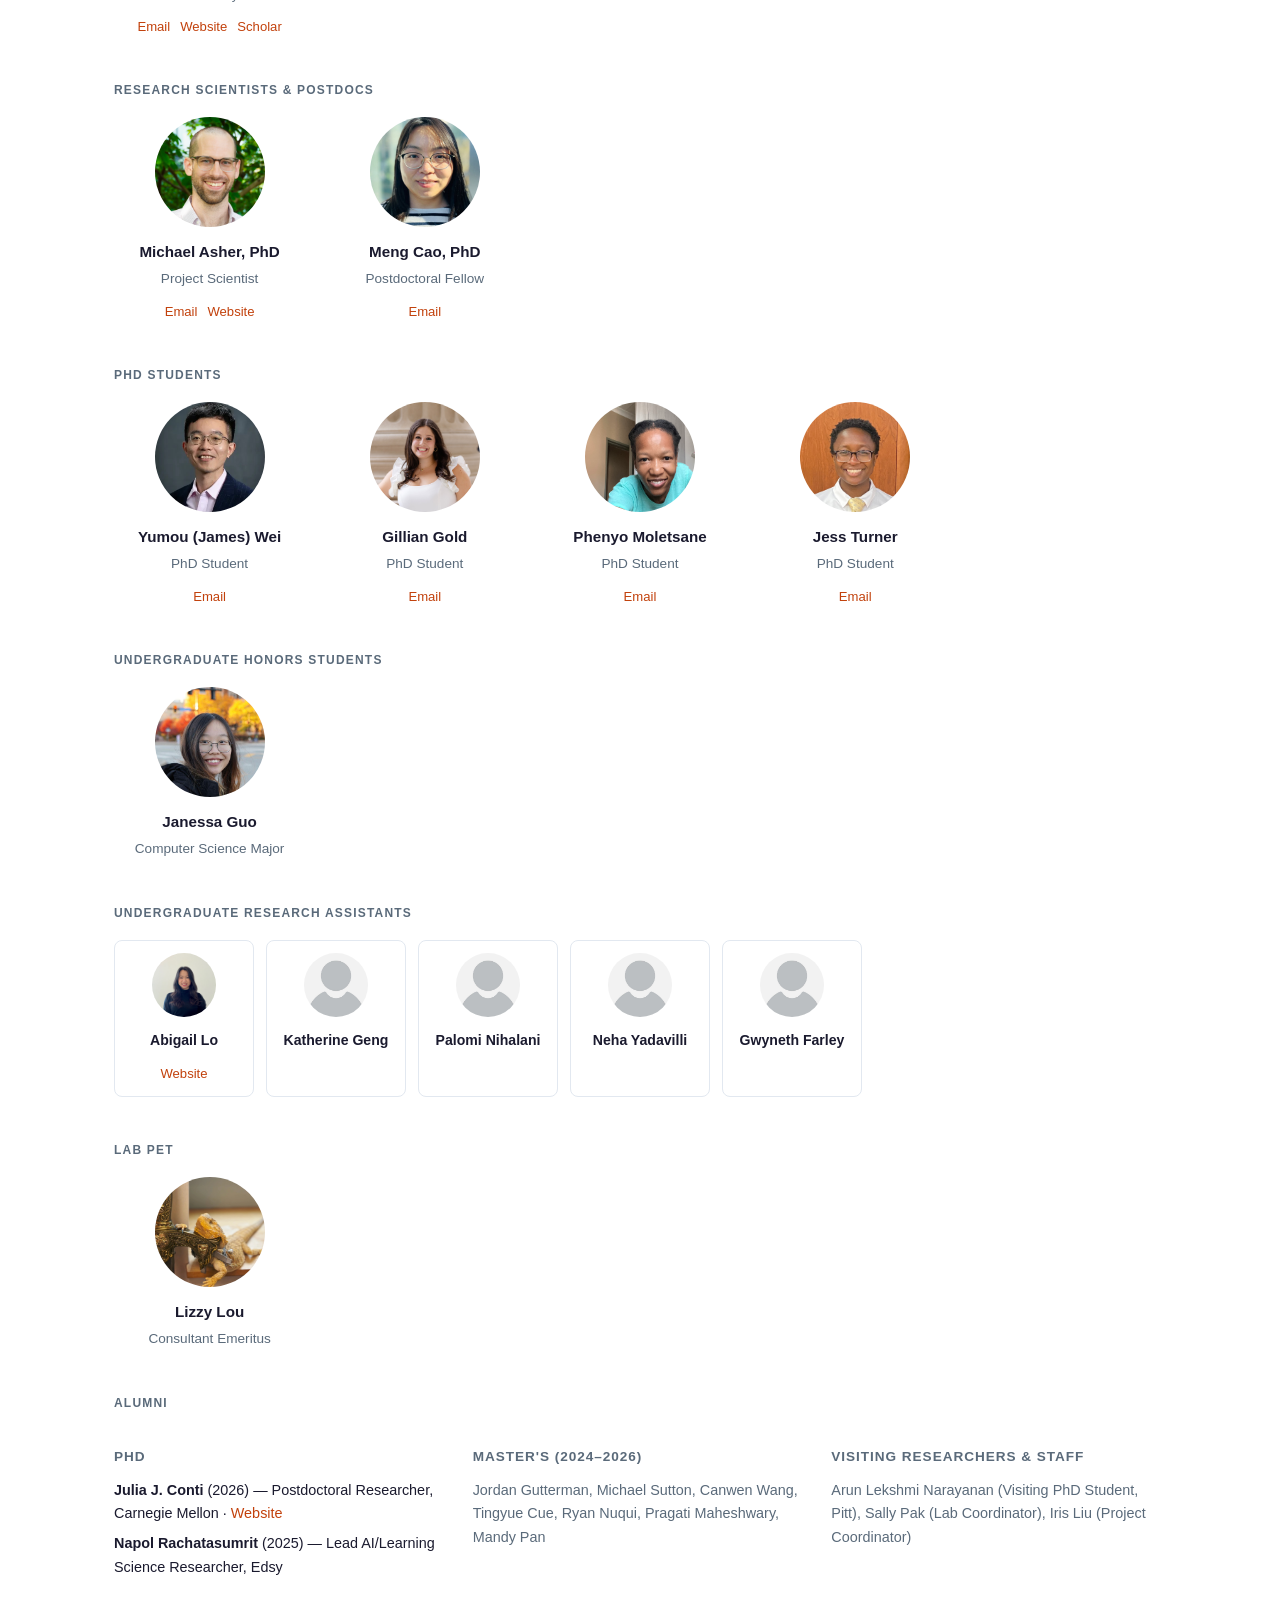
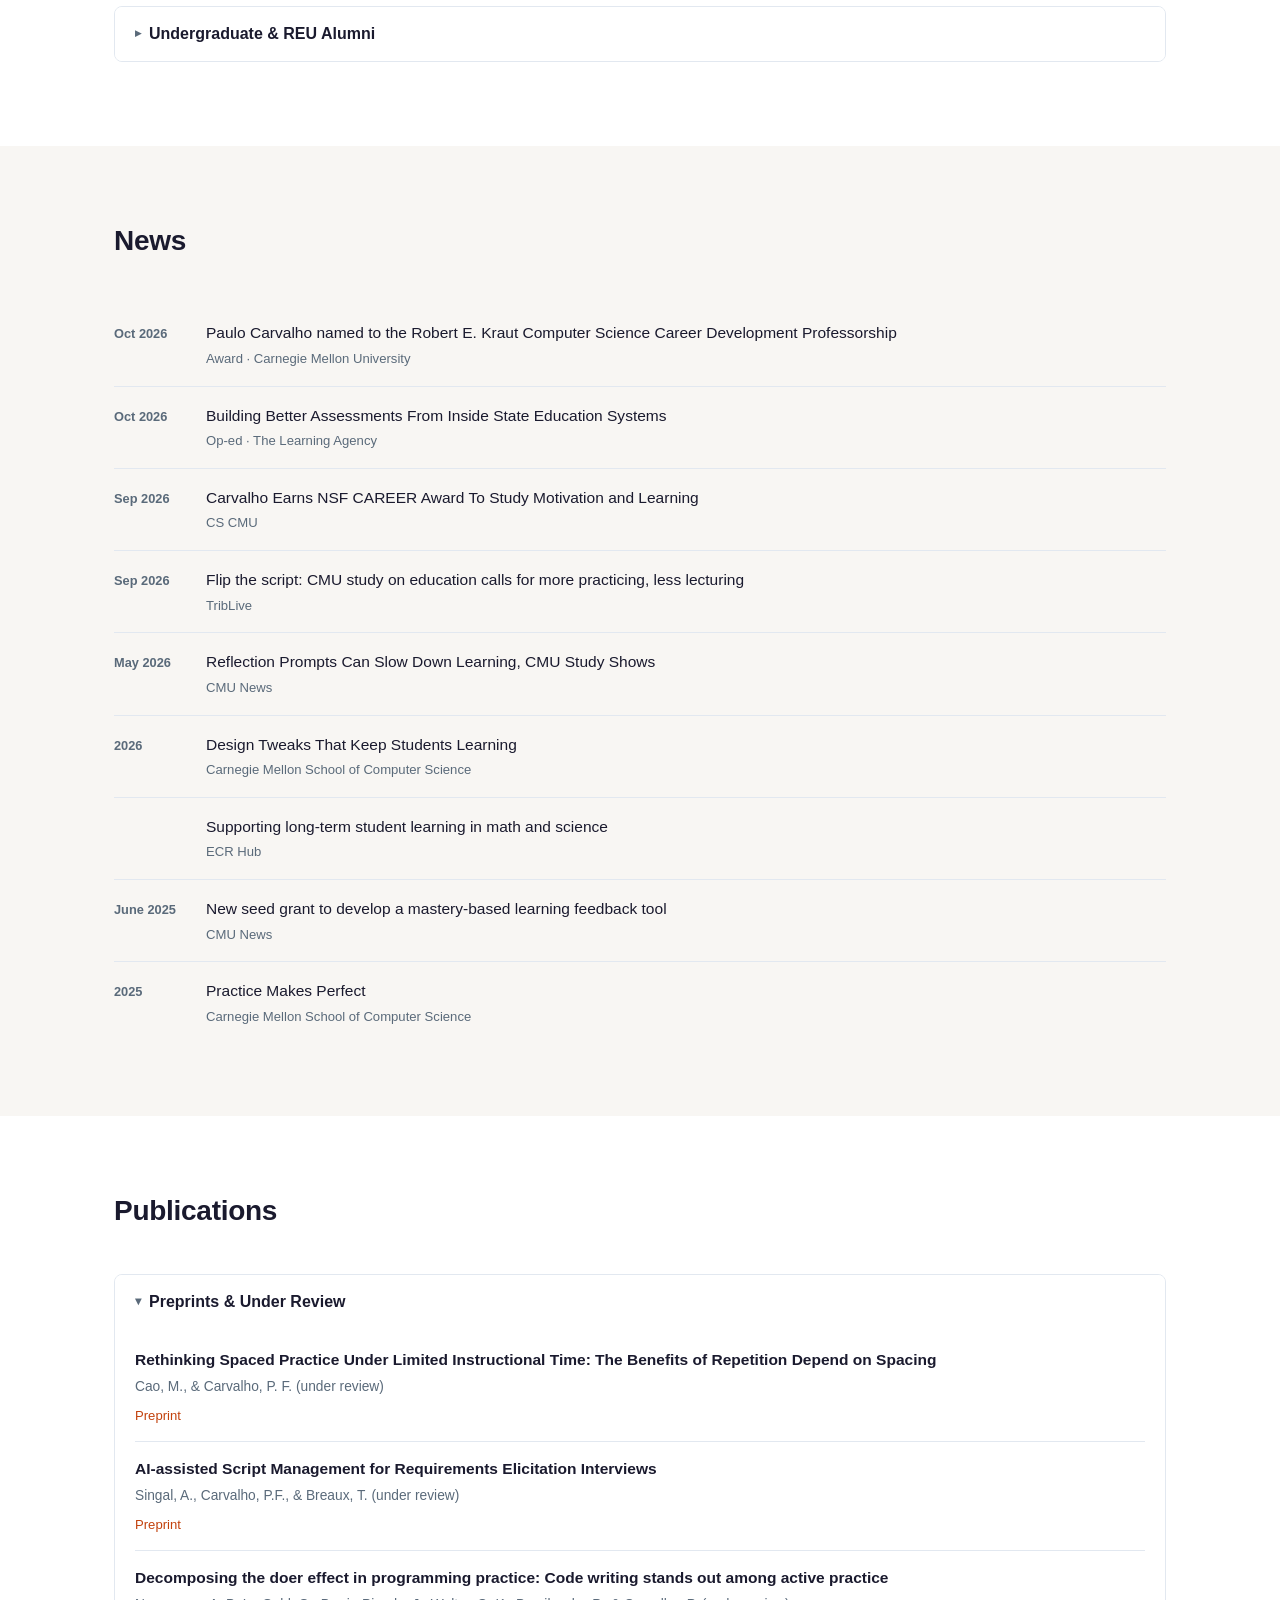
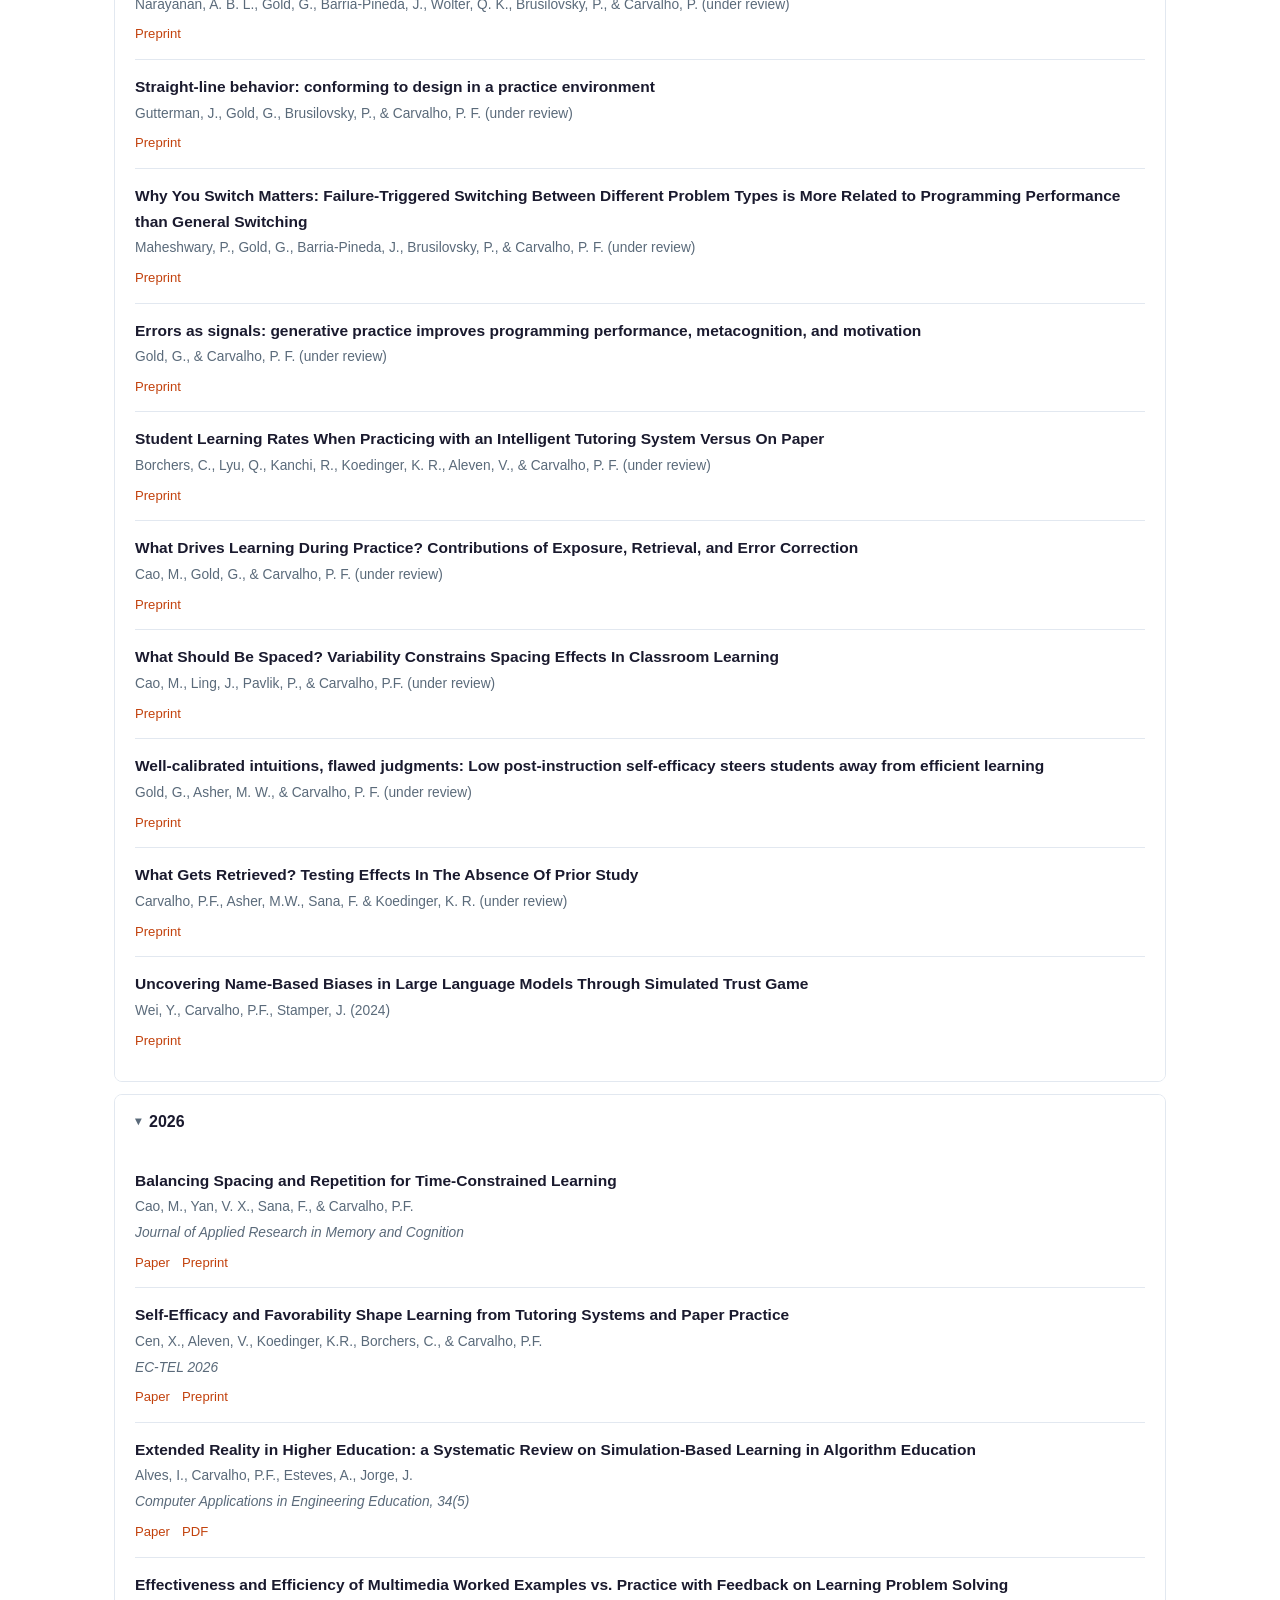
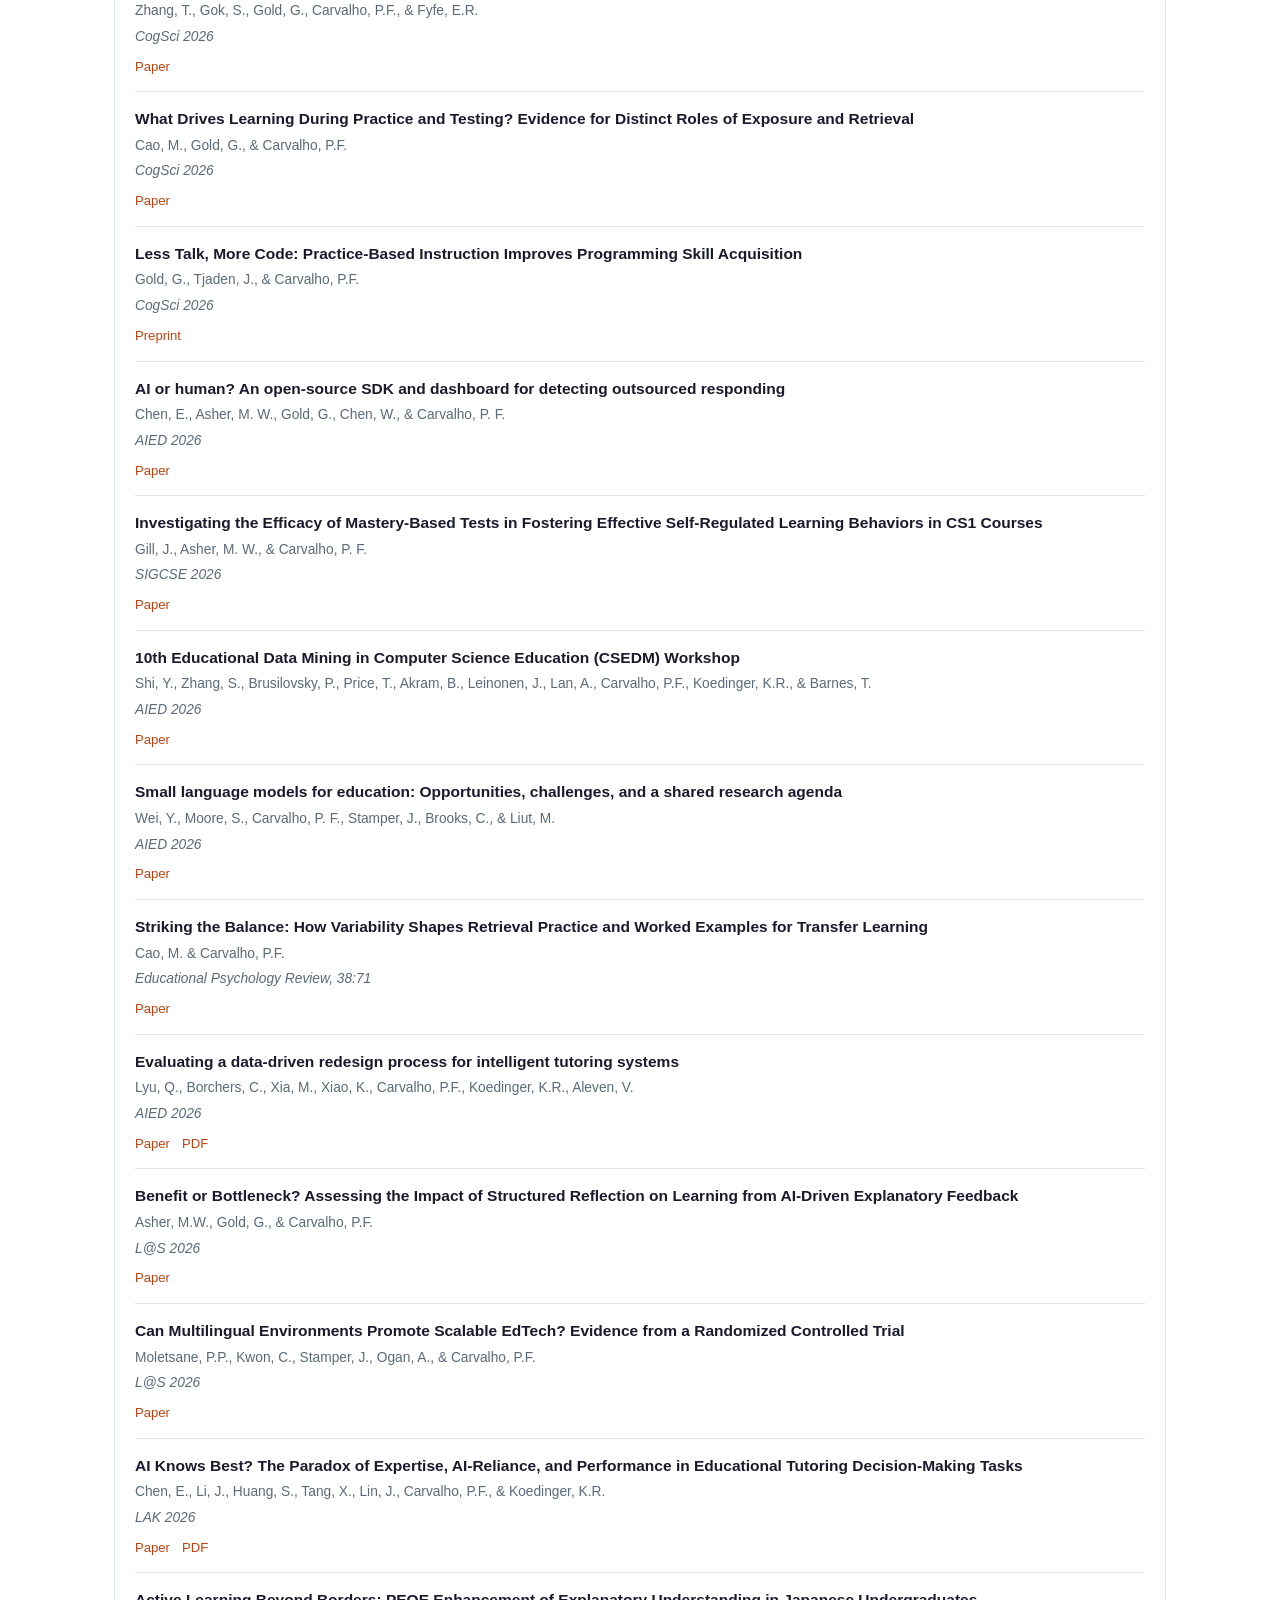
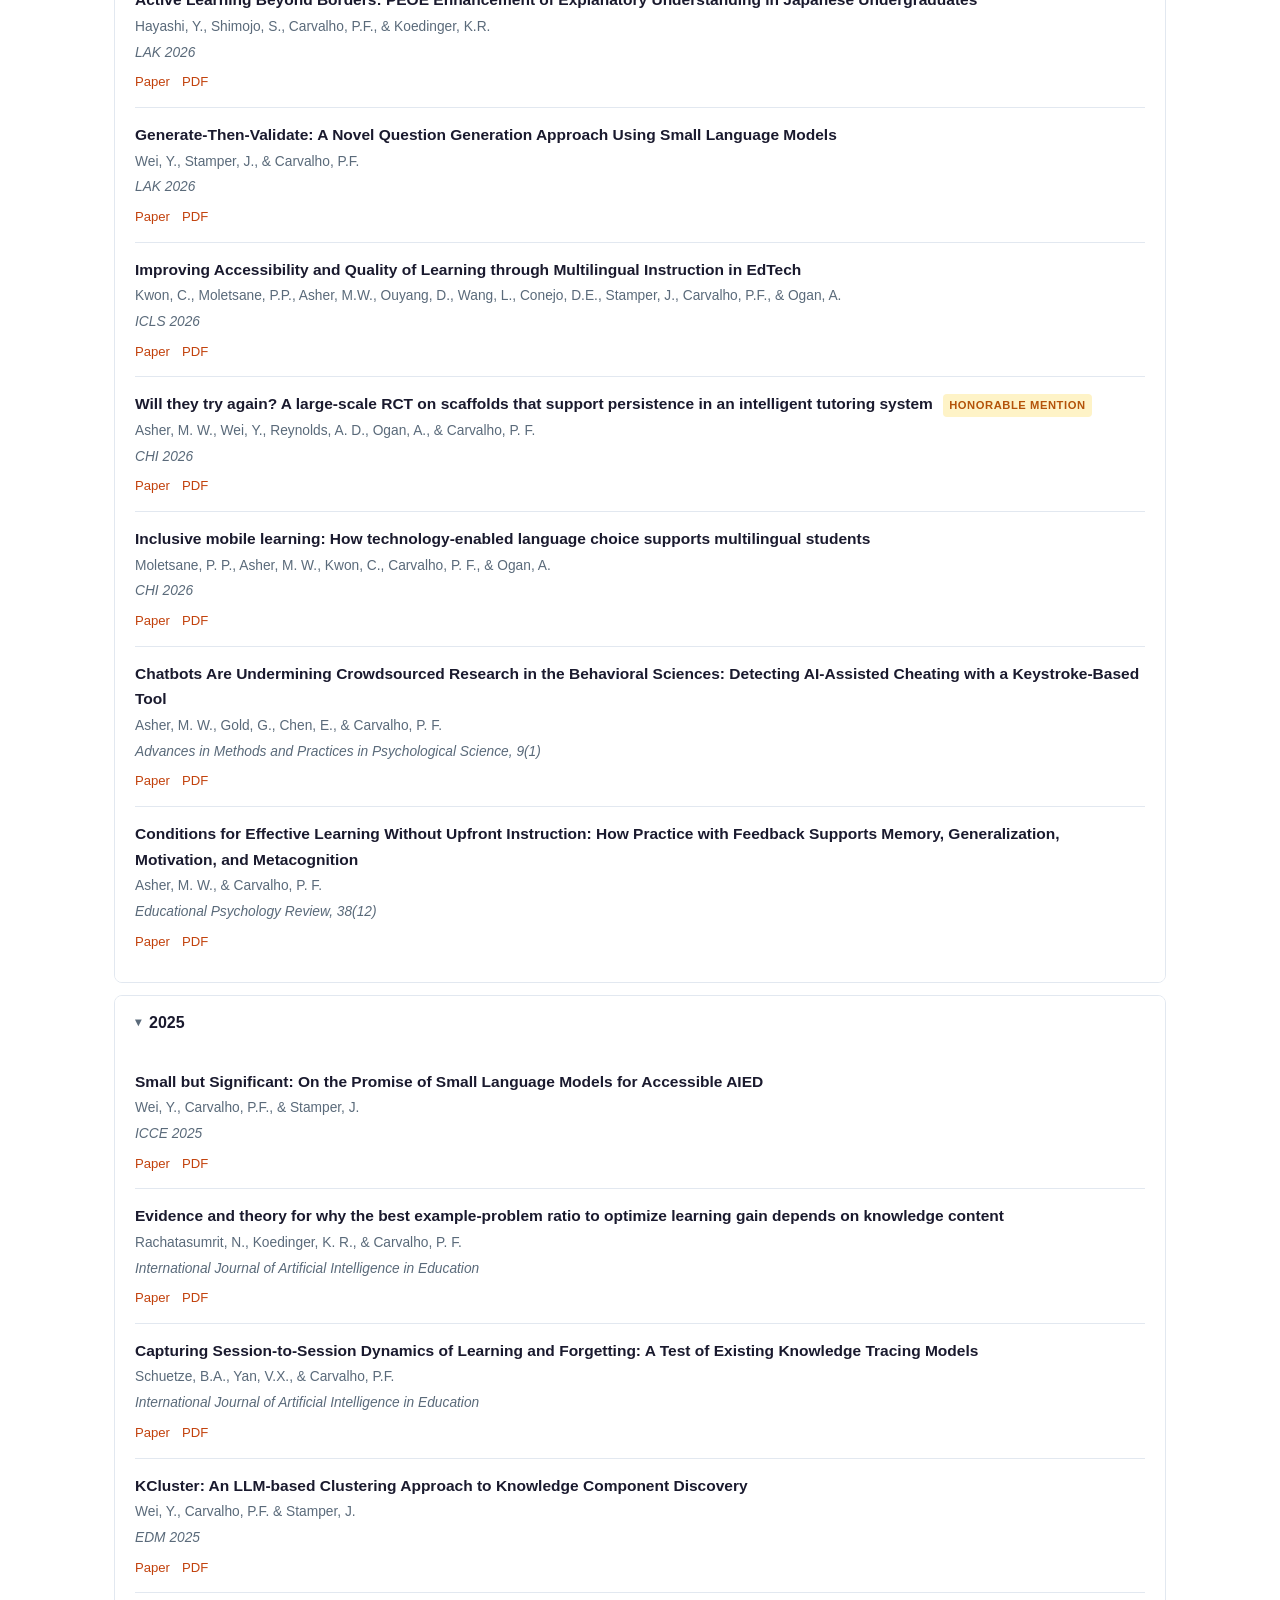
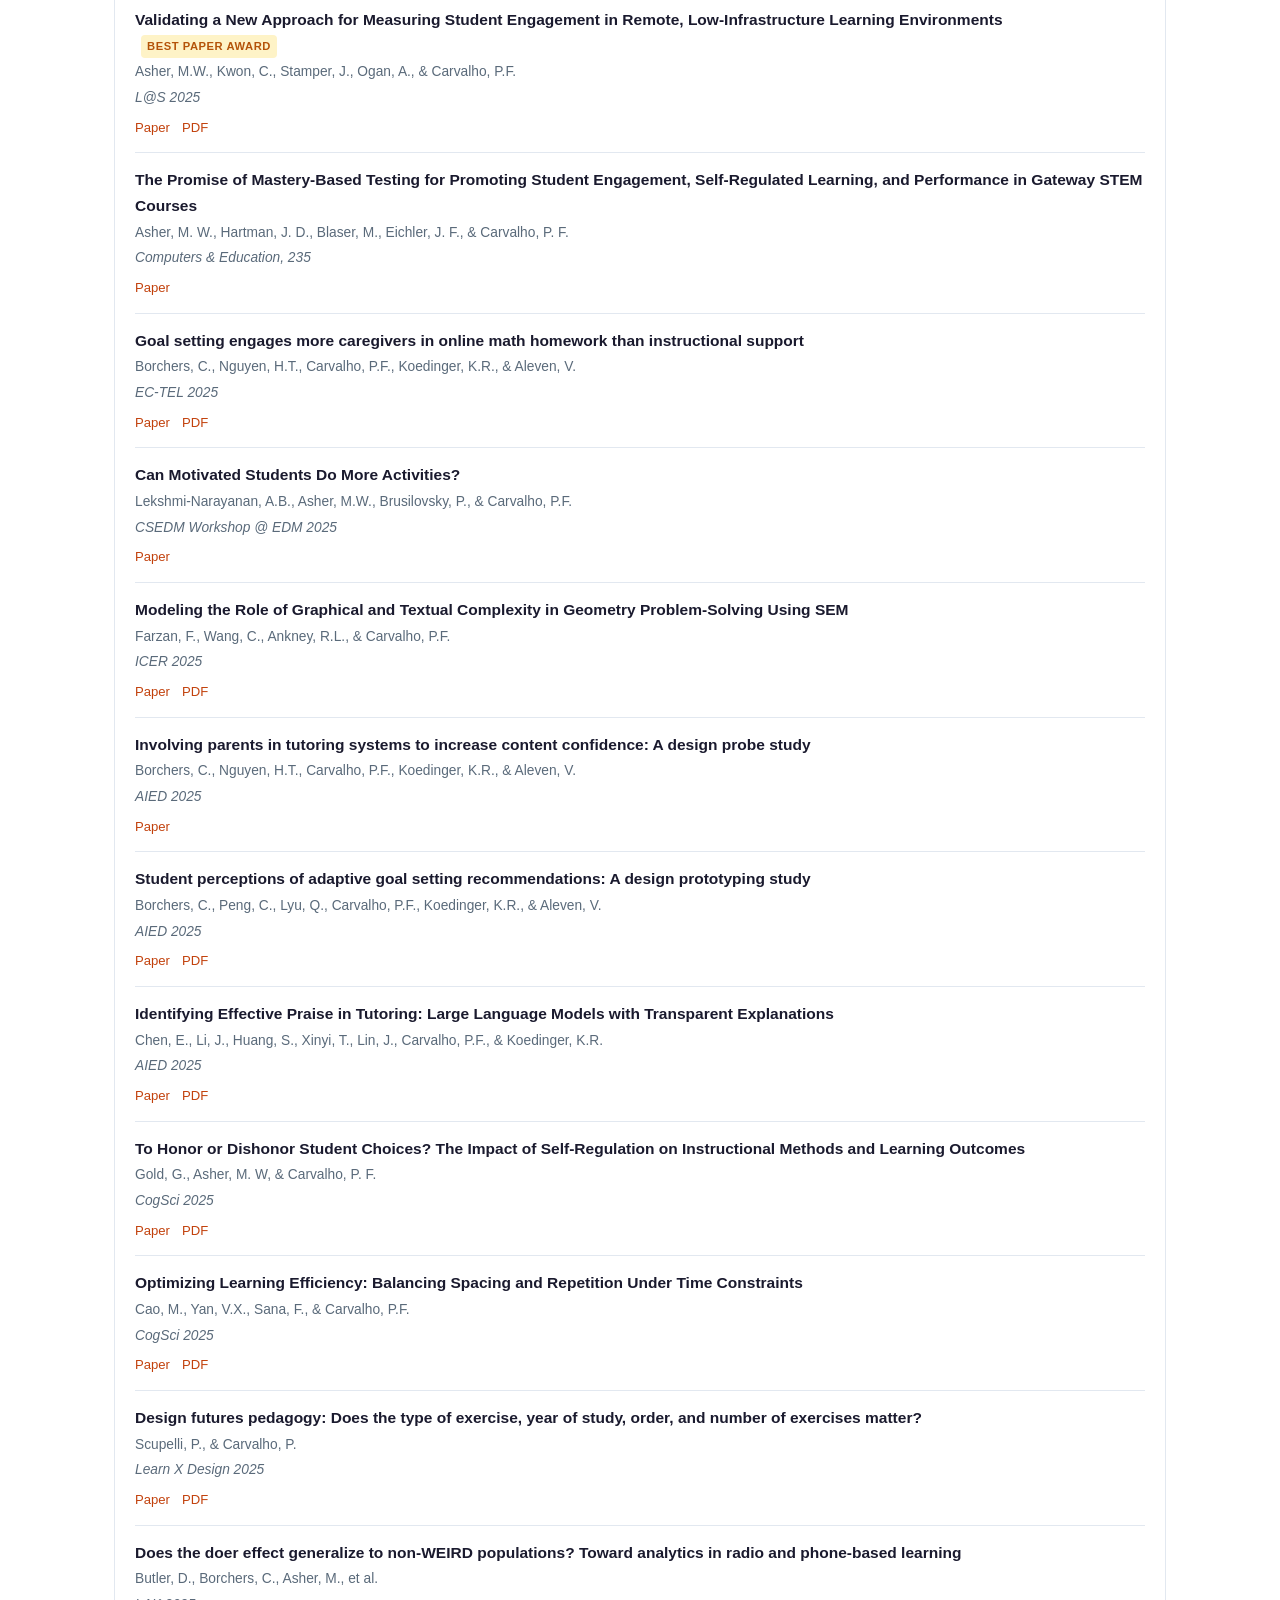
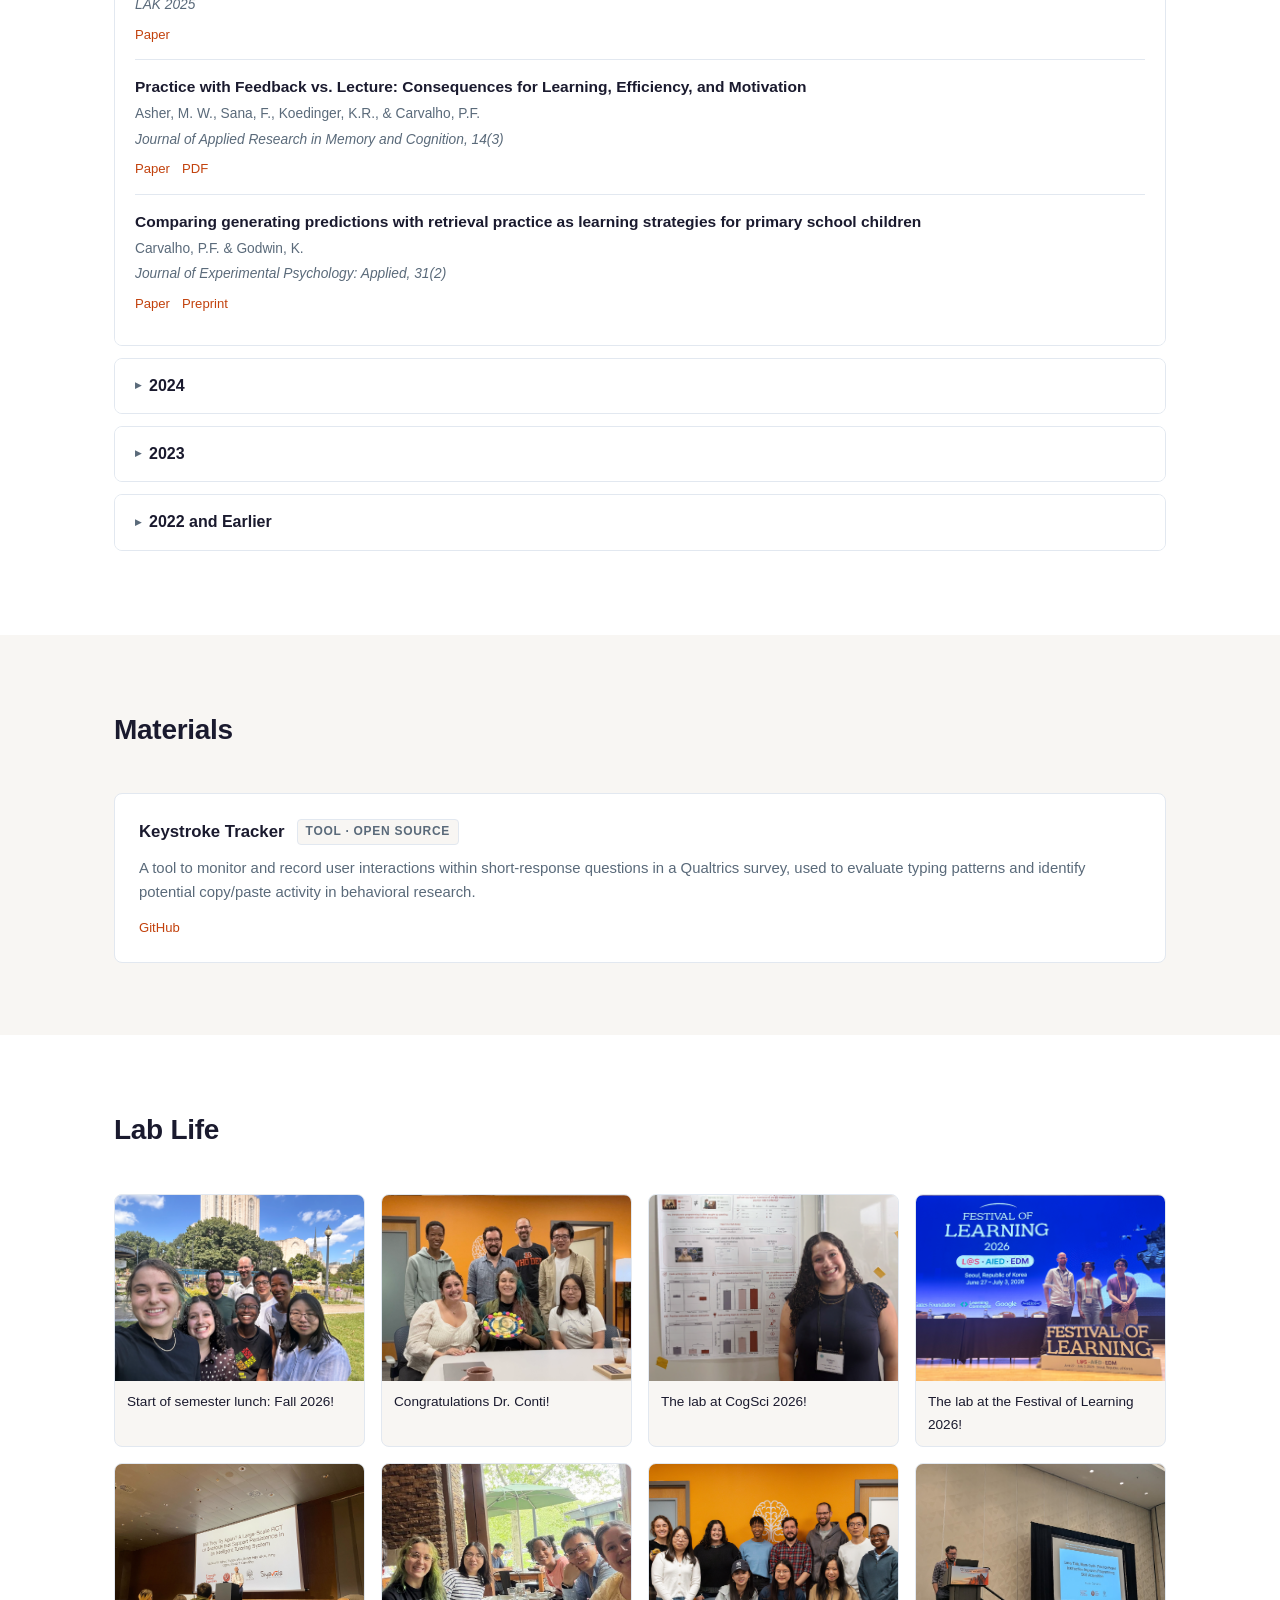
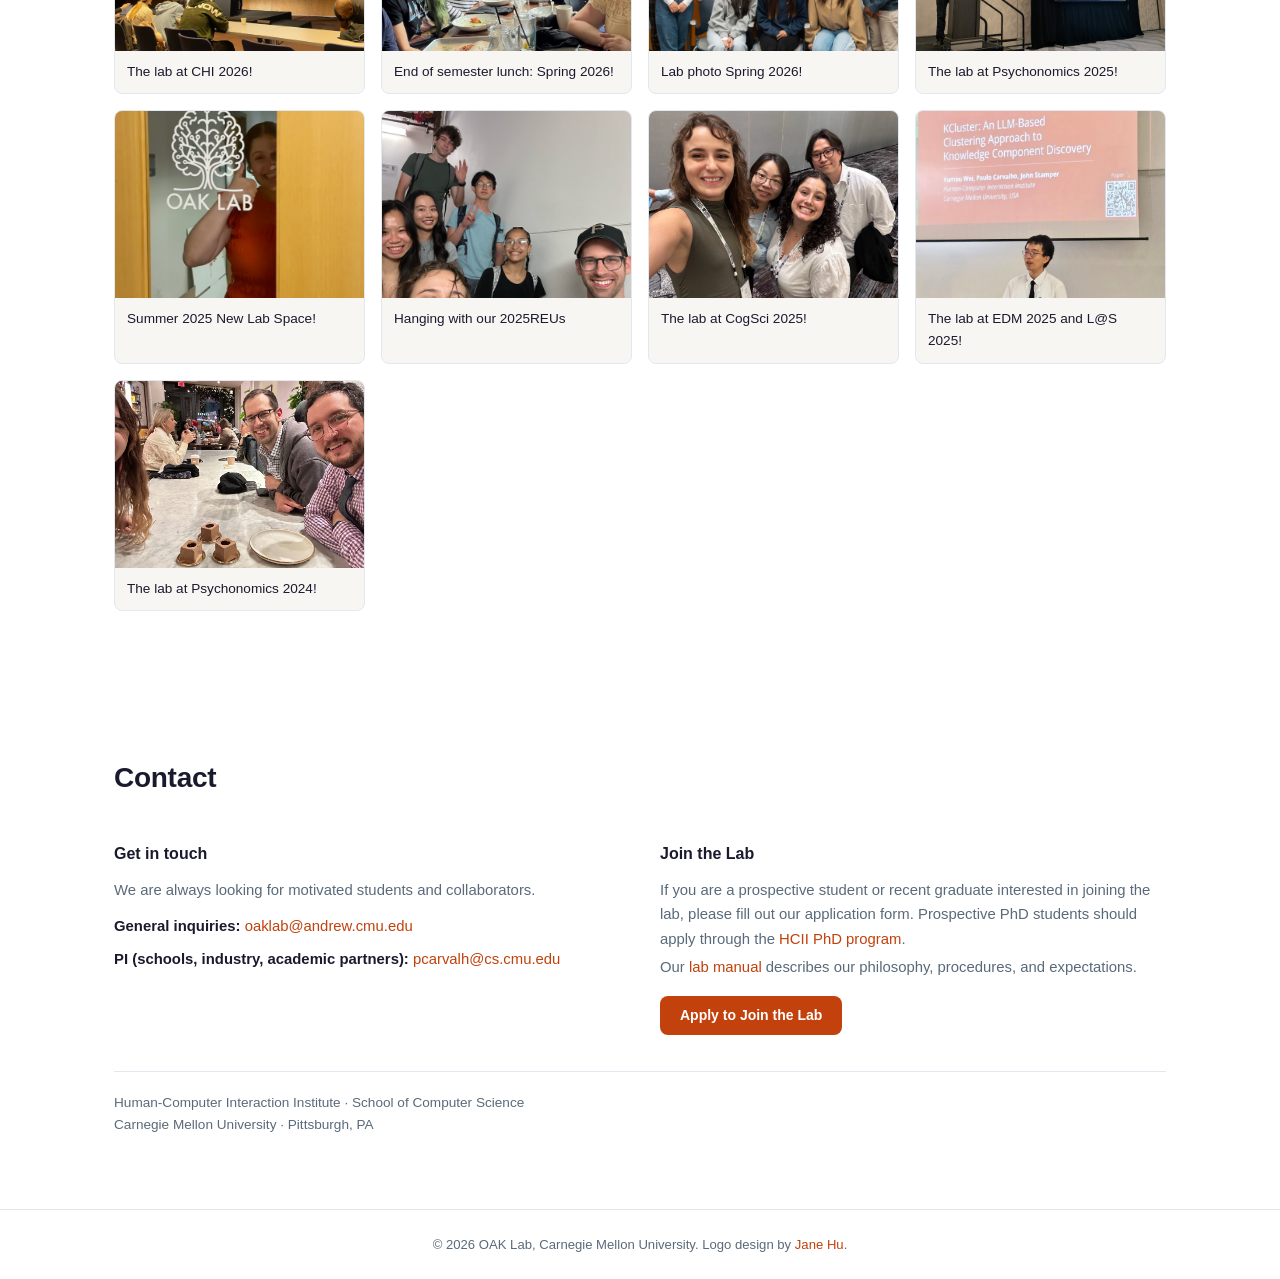
==== commit 36070d67: "janessa photo update" ====
--- a/index.html
+++ b/index.html
@@ -4,7 +4,7 @@
   <meta charset="UTF-8" />
   <meta name="viewport" content="width=device-width, initial-scale=1.0" />
   <title>OAK Lab — Carnegie Mellon University</title>
-  <link rel="stylesheet" href="assets/css/style.css" />
+  <link rel="stylesheet" href="assets/css/style.css?v=2" />
   <script async src="https://www.googletagmanager.com/gtag/js?id=G-MNBWD1S5ZJ"></script>
   <script>
     window.dataLayer = window.dataLayer || [];
@@ -141,7 +141,7 @@
       <h3 class="role-label">Undergraduate Honors Students</h3>
       <div class="people-grid">
         <div class="person">
-          <img class="avatar-img" src="assets/img/placeholder.jpg" alt="Janessa Guo" />
+          <img class="avatar-img" src="assets/img/janessa.jpg" alt="Janessa Guo" />
           <h4>Janessa Guo</h4>
           <p class="role">Computer Science Major</p>
         </div>
@@ -1042,54 +1042,54 @@
           <div class="blog-img blog-img-placeholder" style="background-image:url('assets/img/blog-lunchfall2026.jpg')"></div>
           <p class="blog-caption">Start of semester lunch: Fall 2026!</p>
         </div>
-        <div class="blog-card">
+        <a class="blog-card" href="https://photos.app.goo.gl/9hUbonVBgYTtb91r7" target="_blank" rel="noopener">
           <div class="blog-img" style="background-image:url('assets/img/blog-conti.jpg')"></div>
           <p class="blog-caption">Congratulations Dr. Conti!</p>
-        </div>
+        </a>
         <div class="blog-card">
           <div class="blog-img blog-img-placeholder" style="background-image:url('assets/img/blog-cogsci2026.jpg')"></div>
           <p class="blog-caption">The lab at CogSci 2026!</p>
         </div>
-        <div class="blog-card">
+        <a class="blog-card" href="https://photos.app.goo.gl/fWydf5o2o4MCoNjAA" target="_blank" rel="noopener">
           <div class="blog-img blog-img-placeholder" style="background-image:url('assets/img/blog-festival2026.jpg')"></div>
           <p class="blog-caption">The lab at the Festival of Learning 2026!</p>
-        </div>
-        <div class="blog-card">
+        </a>
+        <a class="blog-card" href="https://photos.app.goo.gl/sq8tBWBSLxyksecZA" target="_blank" rel="noopener">
           <div class="blog-img blog-img-placeholder" style="background-image:url('assets/img/blog-chi2026.jpg')"></div>
           <p class="blog-caption">The lab at CHI 2026!</p>
-        </div>
-        <div class="blog-card">
+        </a>
+        <a class="blog-card" href="https://photos.app.goo.gl/YpqJnroJGWbH6LwU8" target="_blank" rel="noopener">
           <div class="blog-img blog-img-placeholder" style="background-image:url('assets/img/blog-lunch-spring2026.jpg');background-position:top"></div>
           <p class="blog-caption">End of semester lunch: Spring 2026!</p>
-        </div>
+        </a>
         <div class="blog-card">
           <div class="blog-img blog-img-placeholder" style="background-image:url('assets/img/blog-fall2025.jpg')"></div>
           <p class="blog-caption">Lab photo Spring 2026!</p>
         </div>
-        <div class="blog-card">
+        <a class="blog-card" href="https://photos.app.goo.gl/yEp91rd6EfcwXwAV8" target="_blank" rel="noopener">
           <div class="blog-img blog-img-placeholder" style="background-image:url('assets/img/blog-psychonomics2025.jpg')"></div>
           <p class="blog-caption">The lab at Psychonomics 2025!</p>
-        </div>
+        </a>
         <div class="blog-card">
           <div class="blog-img blog-img-placeholder" style="background-image:url('assets/img/blog-summer2025.jpg')"></div>
           <p class="blog-caption">Summer 2025 New Lab Space!</p>
         </div>
-        <div class="blog-card">
+        <a class="blog-card" href="https://photos.app.goo.gl/FNQLsysTMKi7oVTU9" target="_blank" rel="noopener">
           <div class="blog-img blog-img-placeholder" style="background-image:url('assets/img/blog-reus2025.jpg');background-position:top"></div>
           <p class="blog-caption">Hanging with our 2025REUs</p>
-        </div>
+        </a>
         <div class="blog-card">
           <div class="blog-img blog-img-placeholder" style="background-image:url('assets/img/blog-cogsci2025.jpg')"></div>
           <p class="blog-caption">The lab at CogSci 2025!</p>
         </div>
-        <div class="blog-card">
+        <a class="blog-card" href="https://photos.app.goo.gl/ip3TaDyoK9LxAgq99" target="_blank" rel="noopener">
           <div class="blog-img blog-img-placeholder" style="background-image:url('assets/img/blog-edm-ls2025.jpg')"></div>
           <p class="blog-caption">The lab at EDM 2025 and L@S 2025!</p>
-        </div>
-        <div class="blog-card">
+        </a>
+        <a class="blog-card" href="https://photos.app.goo.gl/cFP8zwab5LG8LT3z9" target="_blank" rel="noopener">
           <div class="blog-img blog-img-placeholder" style="background-image:url('assets/img/blog-psychonomics2024.jpg');background-position:top"></div>
           <p class="blog-caption">The lab at Psychonomics 2024!</p>
-        </div>
+        </a>
       </div>
     </div>
   </section>
--- a/assets/css/style.css
+++ b/assets/css/style.css
@@ -356,6 +356,12 @@
   border: 1px solid var(--color-border);
   background: var(--color-bg-alt);
 }
+
+a.blog-card { display: block; text-decoration: none; transition: border-color 0.2s, transform 0.2s, box-shadow 0.2s; }
+a.blog-card .blog-img { transition: transform 0.3s; }
+a.blog-card:hover { border-color: var(--color-accent); transform: translateY(-4px); box-shadow: 0 8px 20px rgba(0, 0, 0, 0.15); text-decoration: none; }
+a.blog-card:hover .blog-img { transform: scale(1.05); }
+a.blog-card:hover .blog-caption { color: var(--color-accent); }
 
 .blog-img {
   width: 100%;
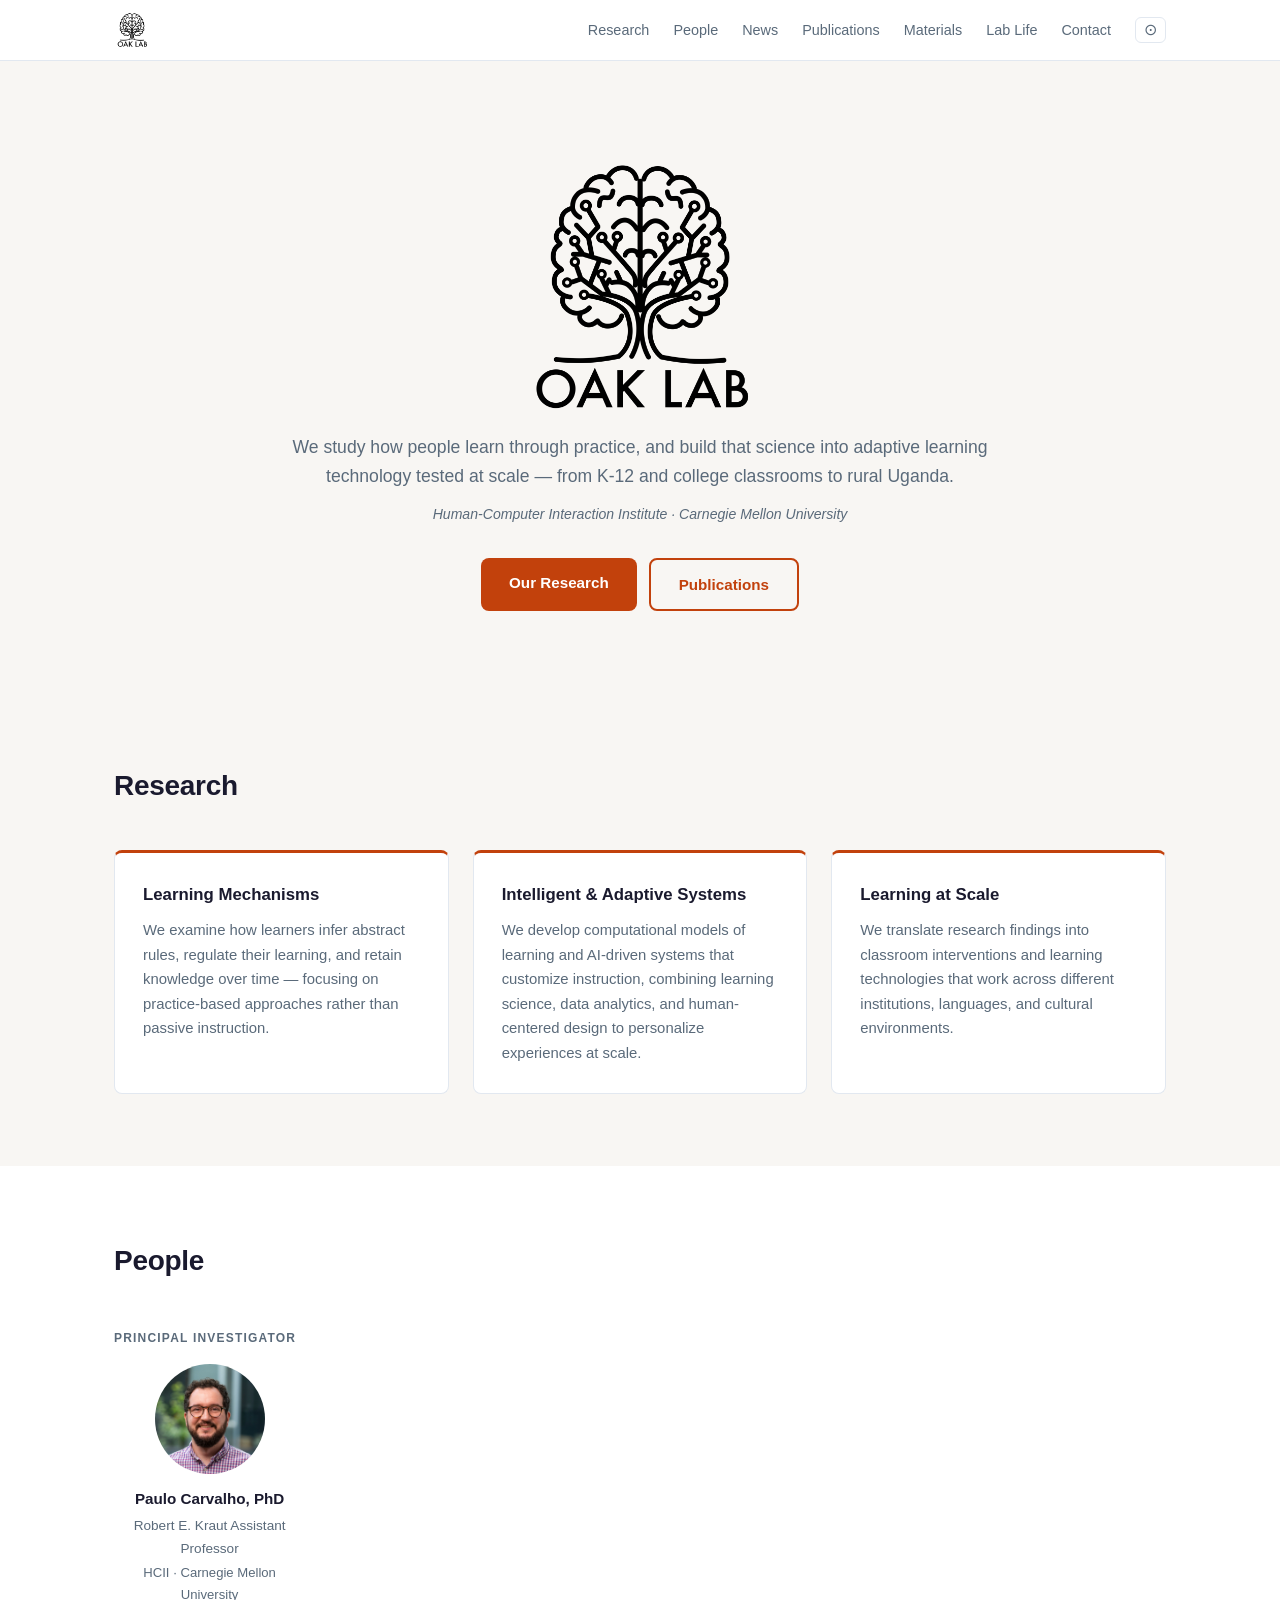
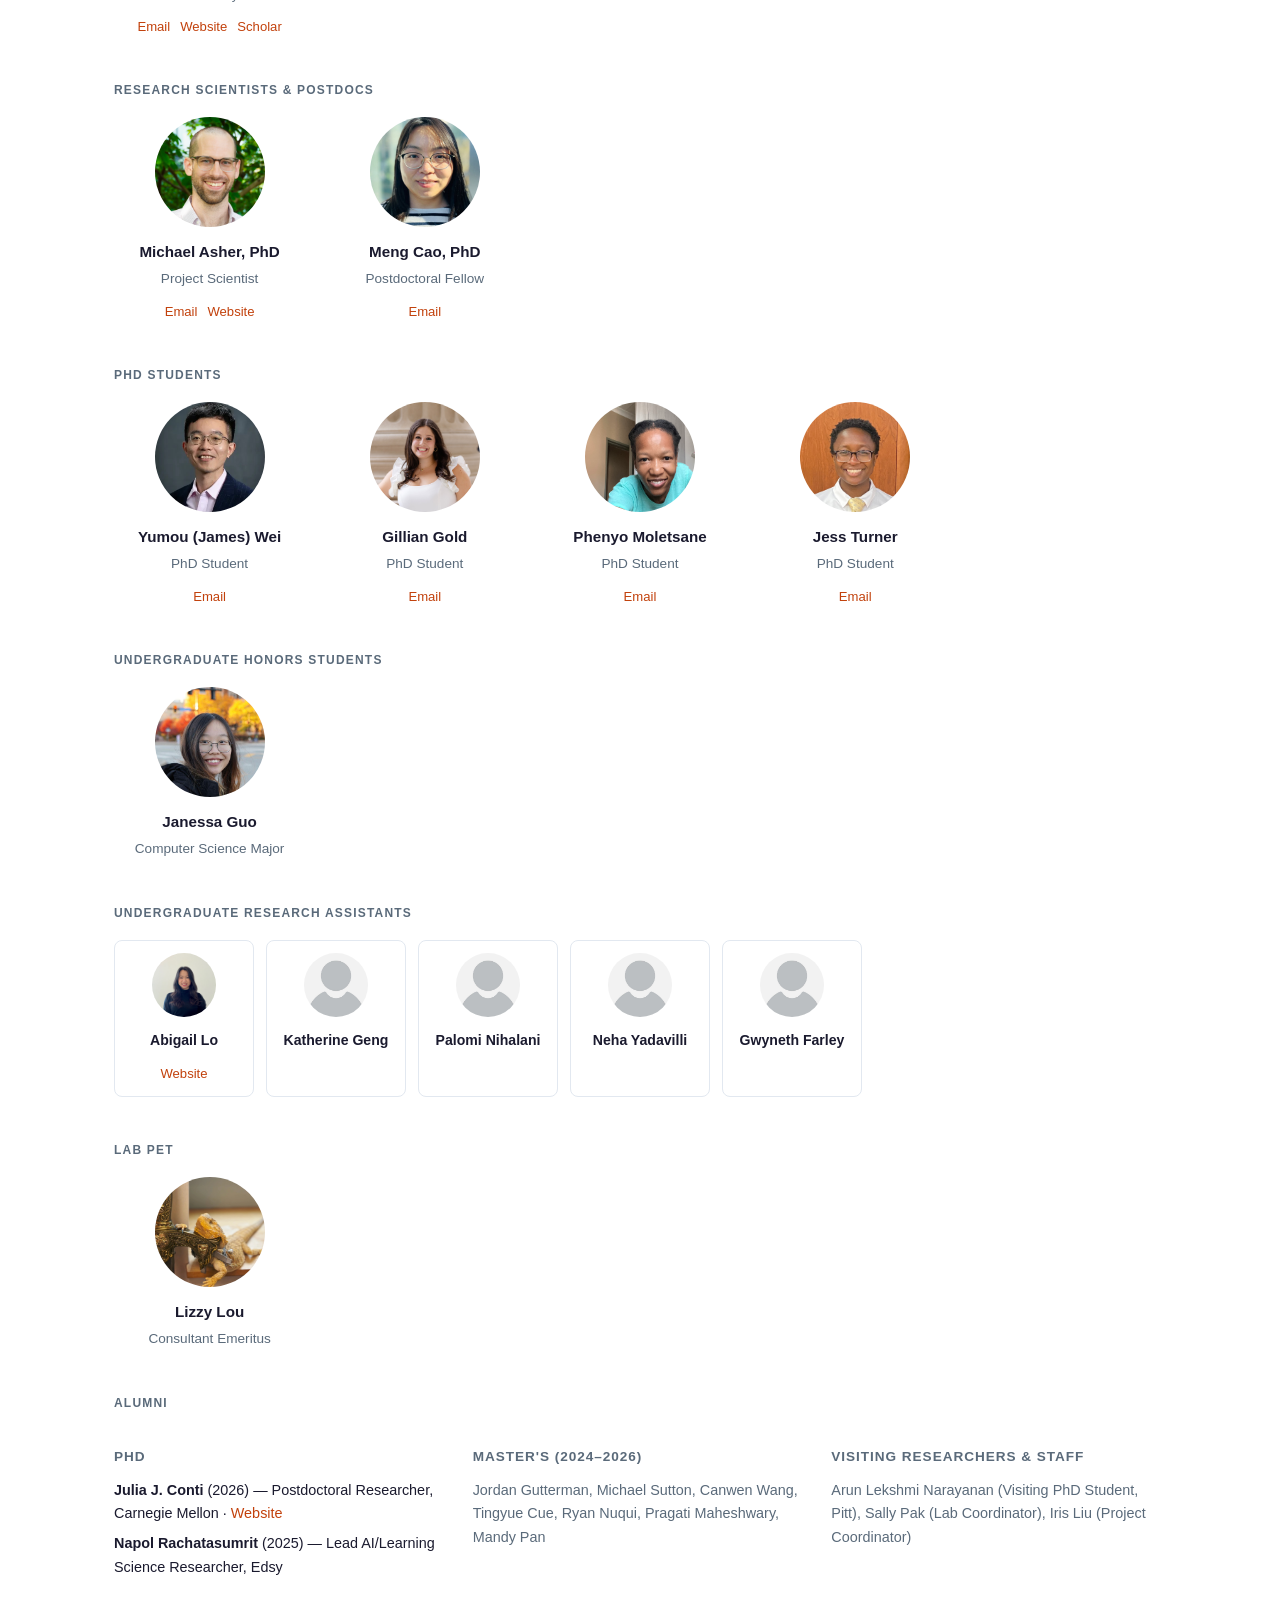
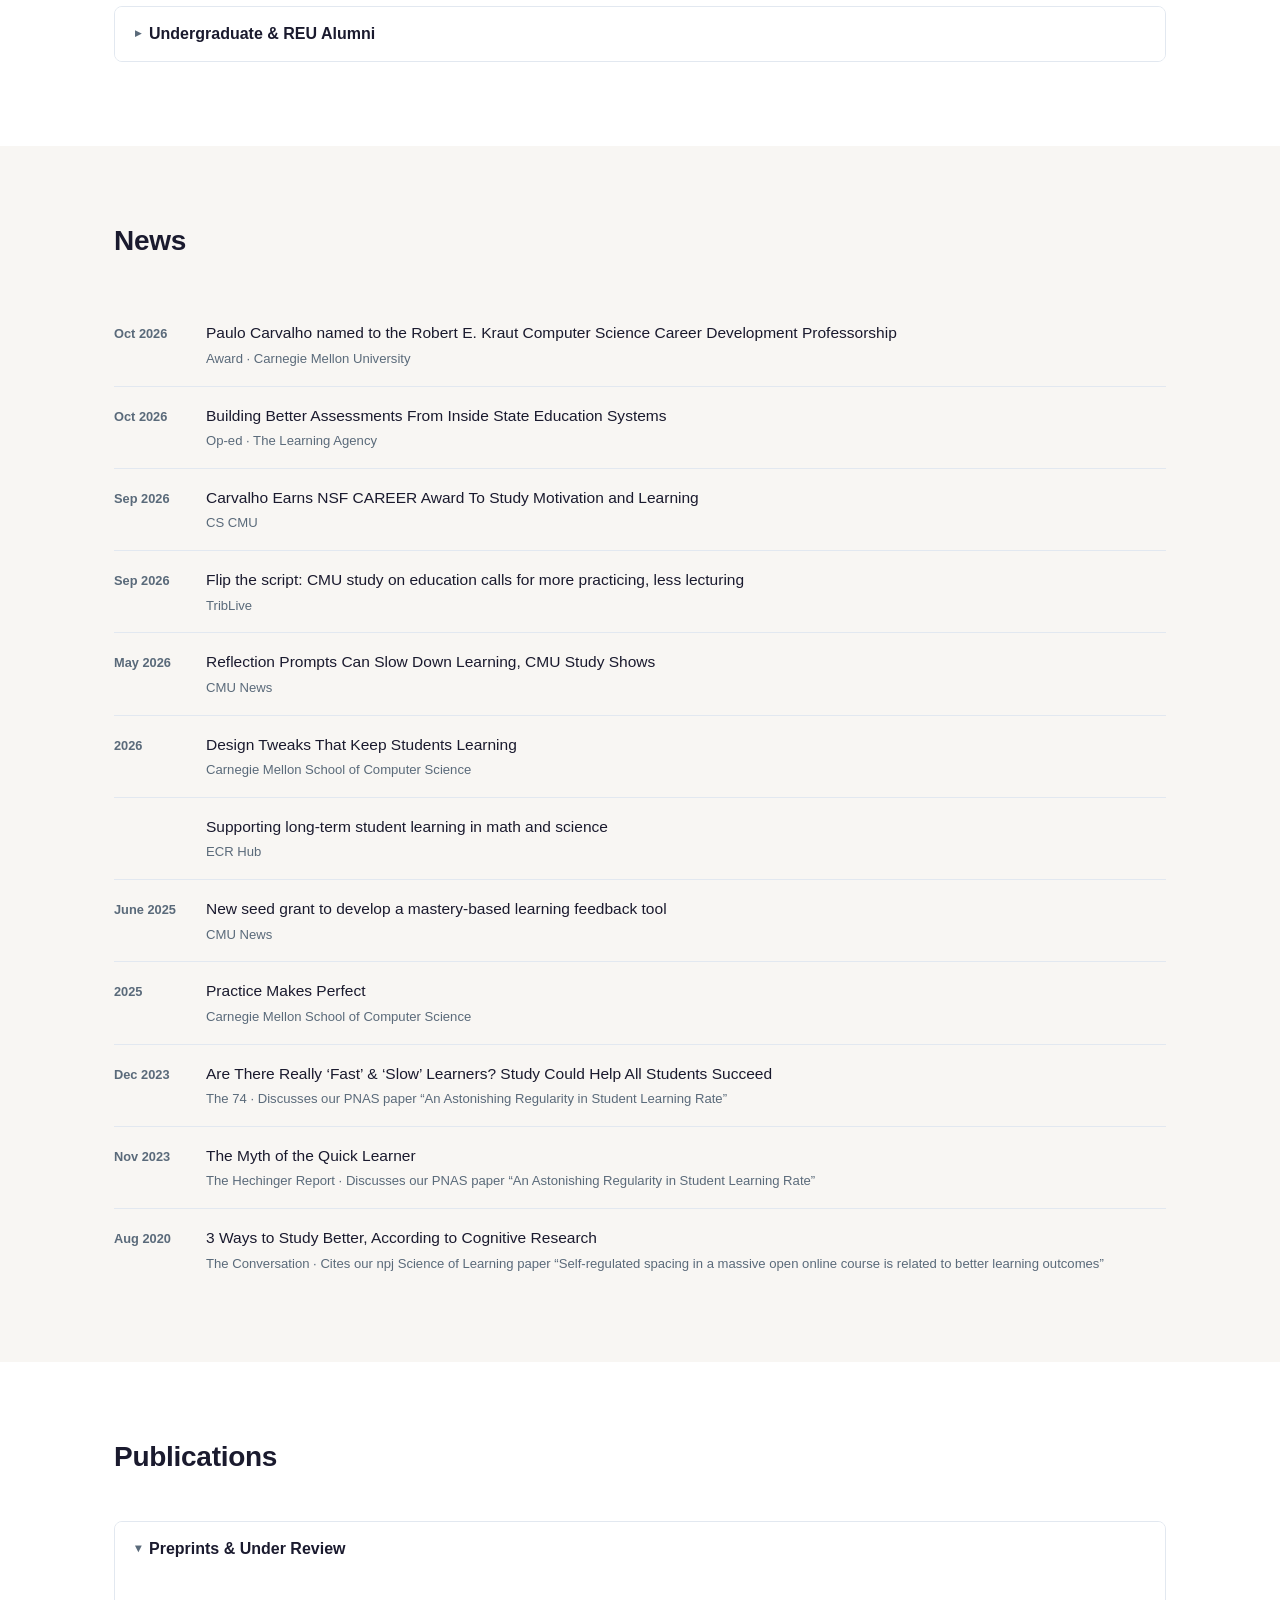
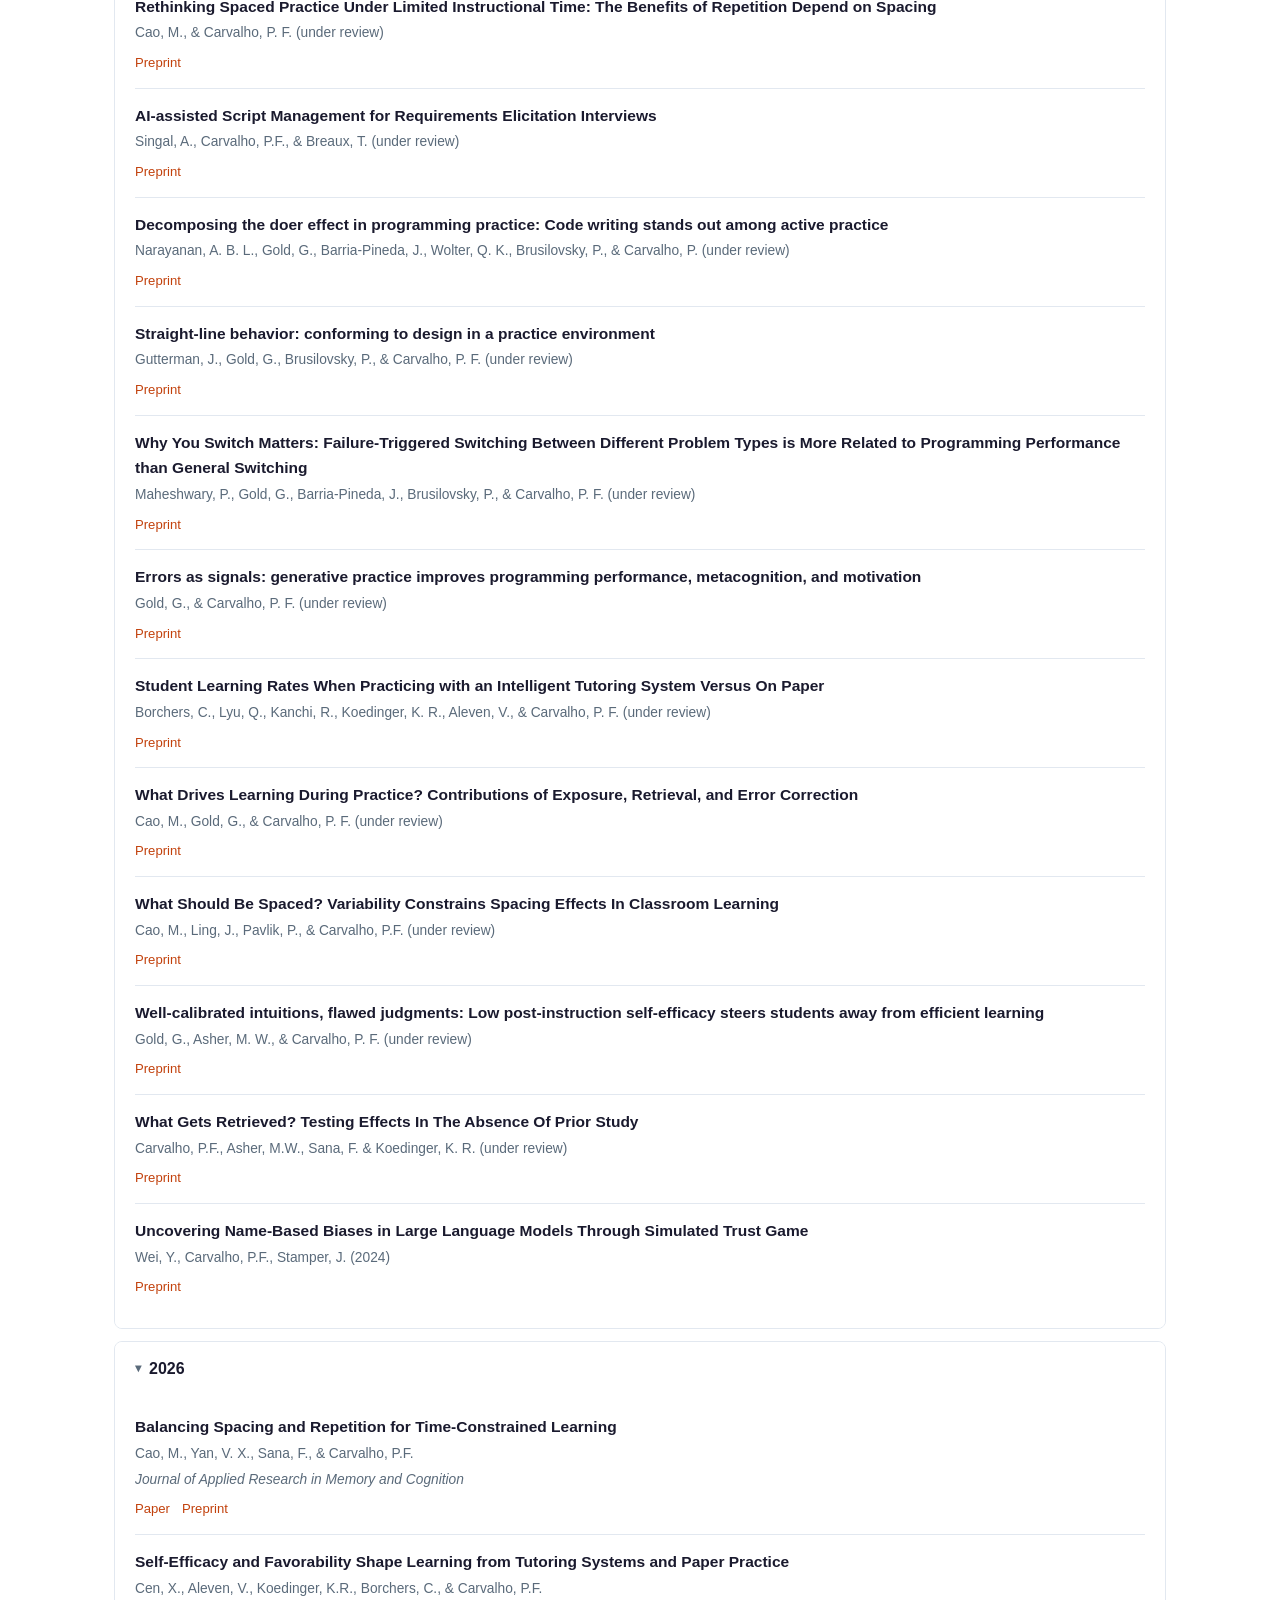
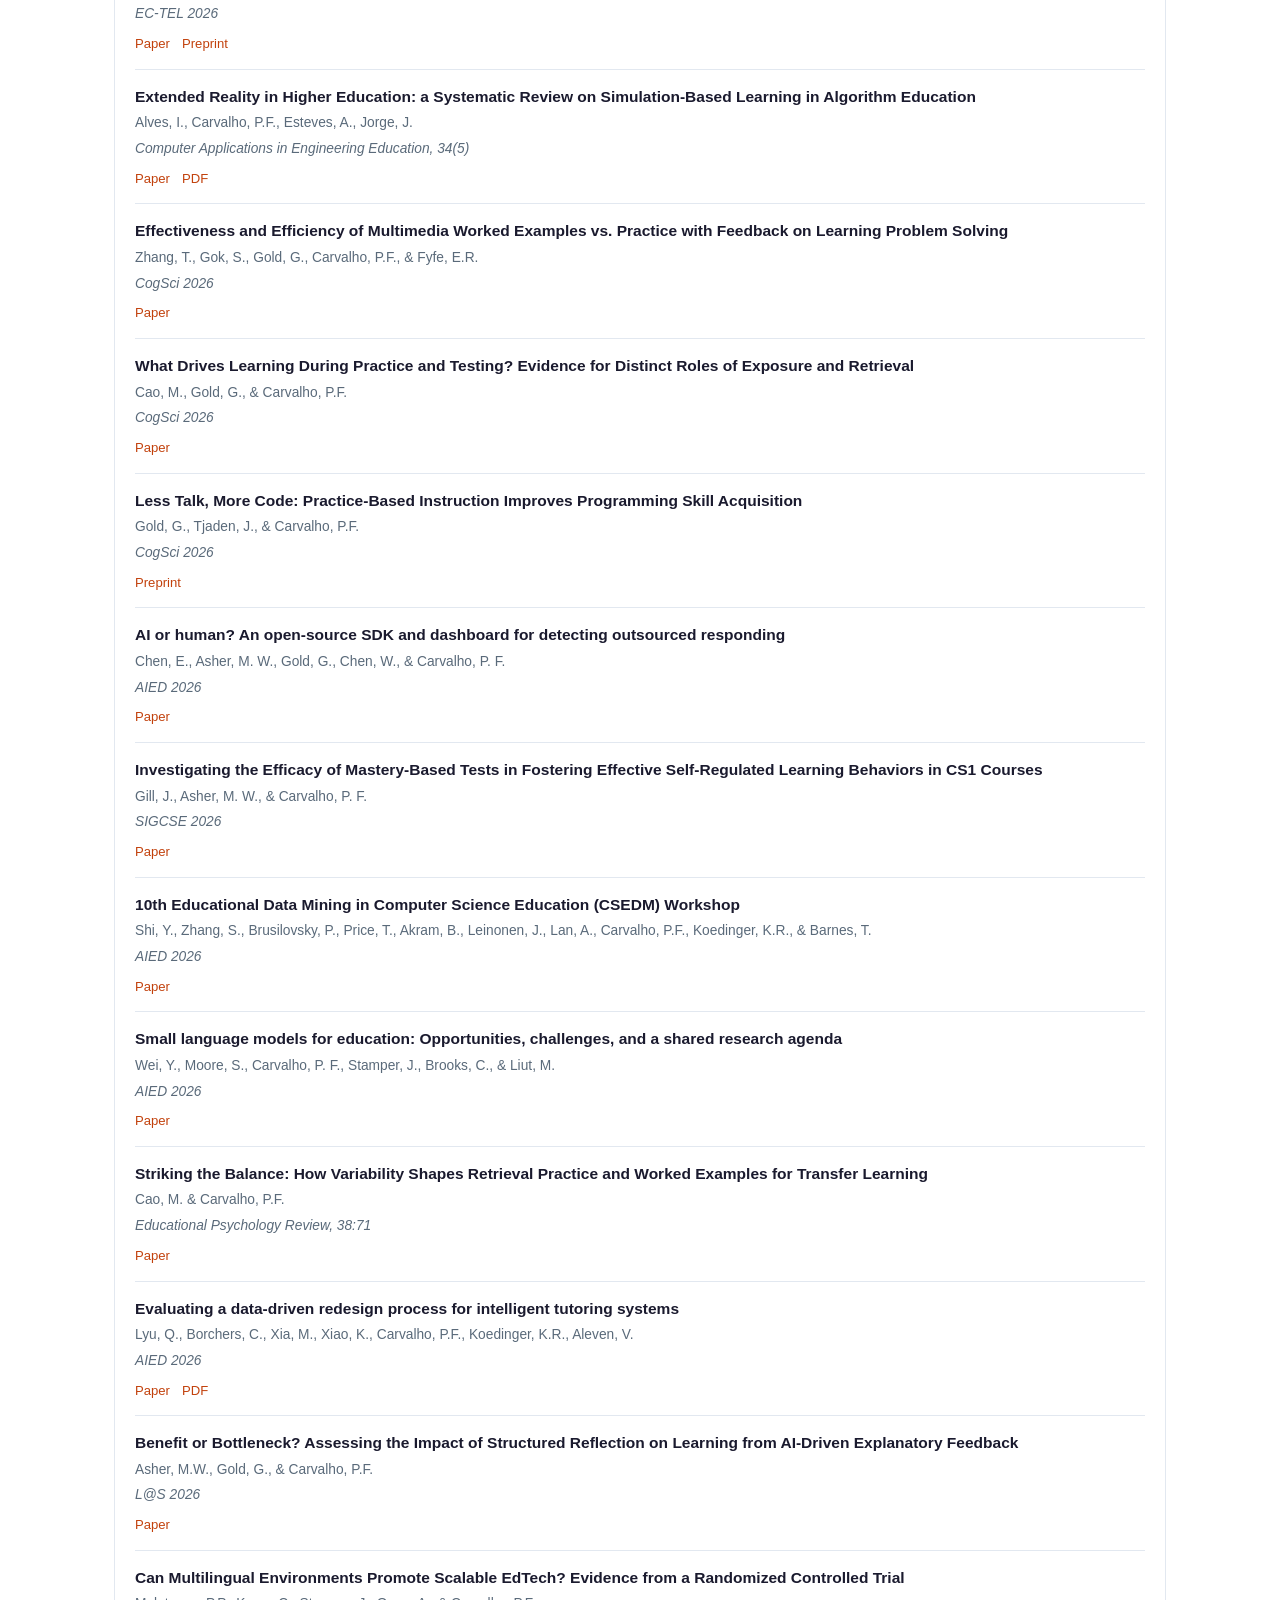
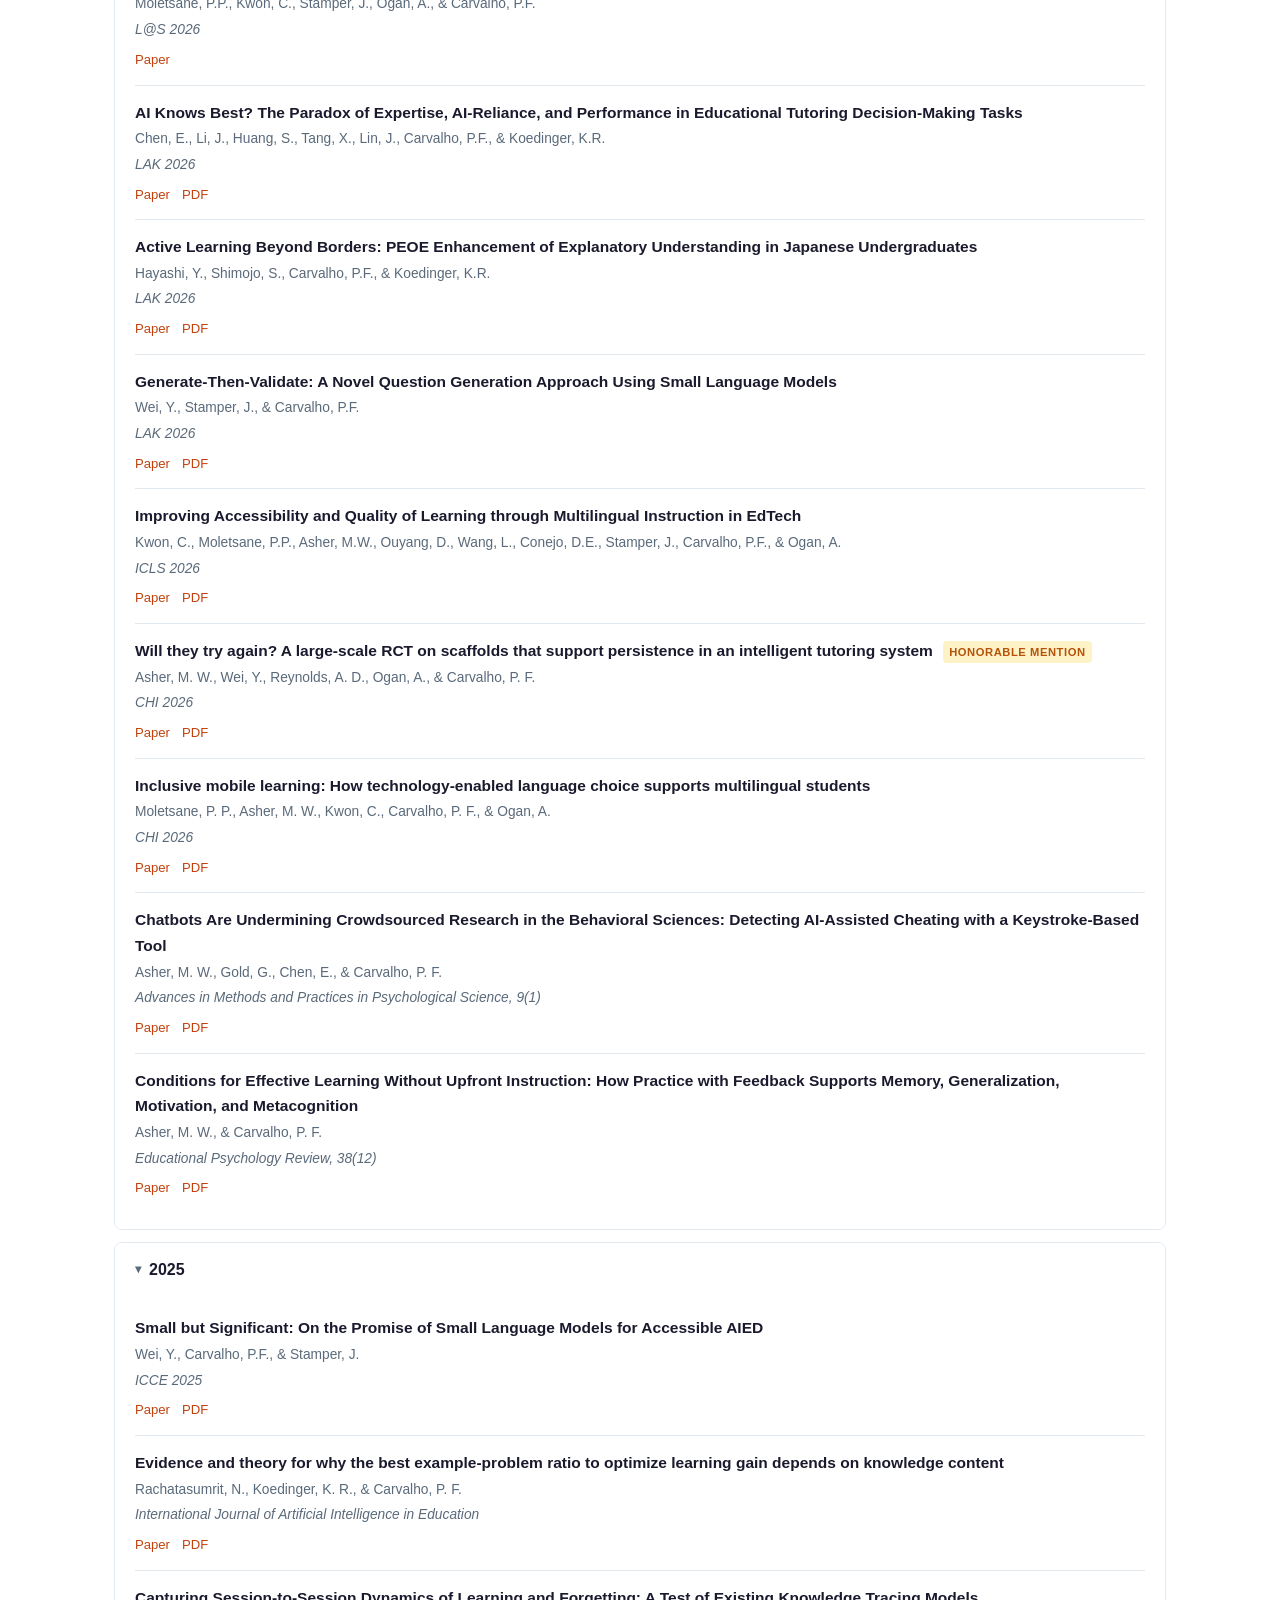
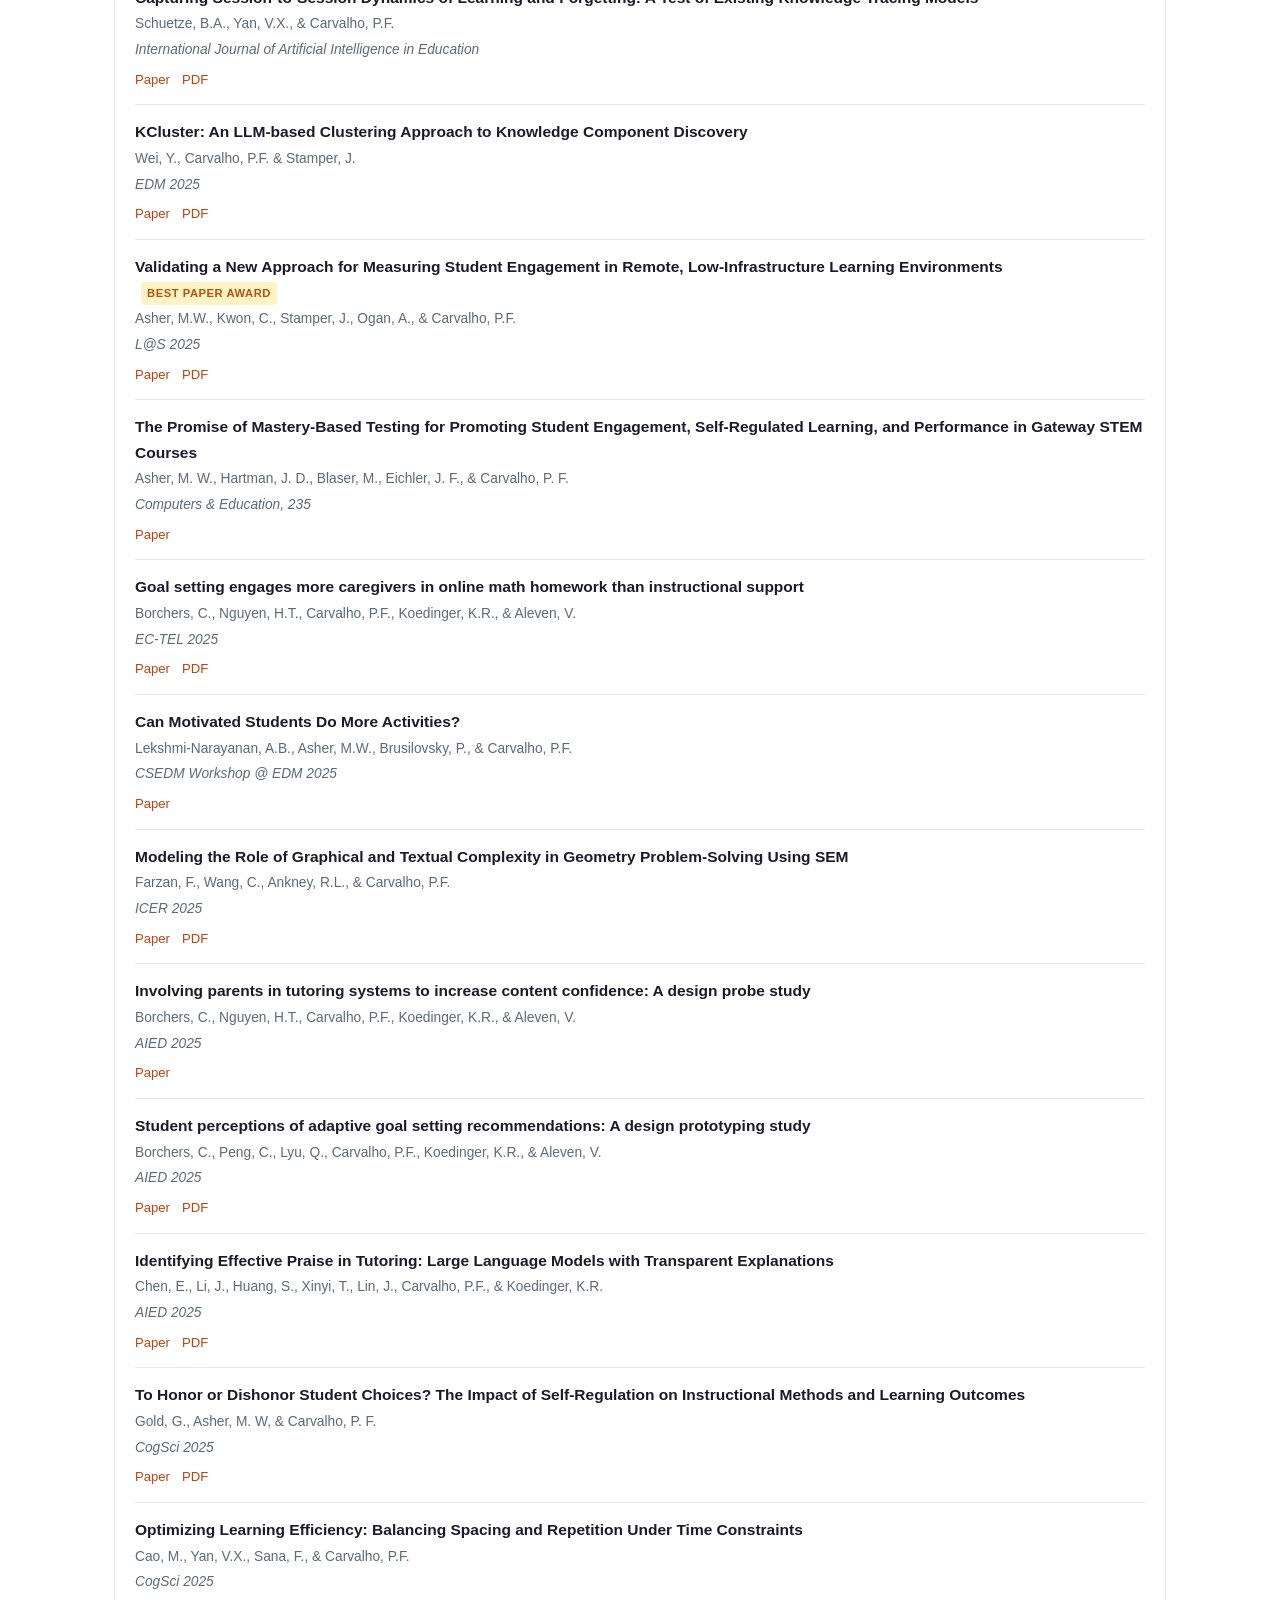
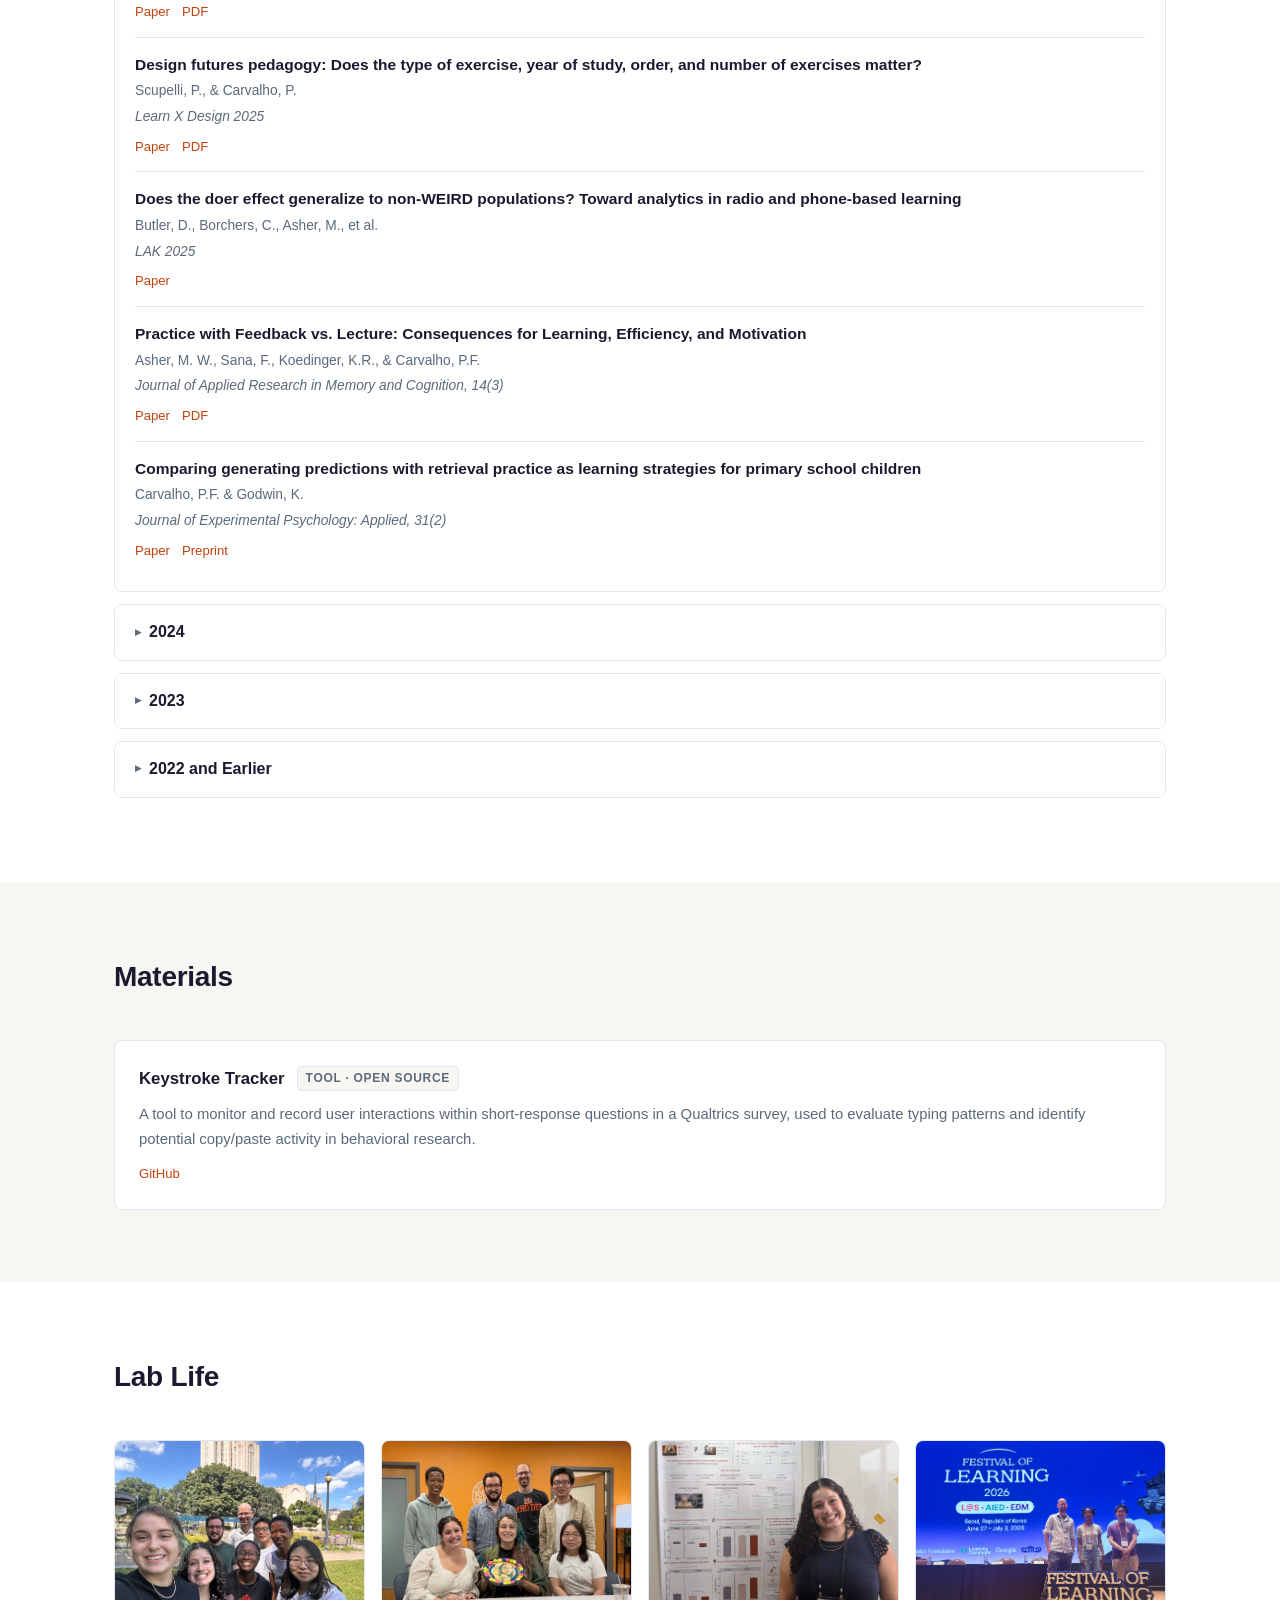
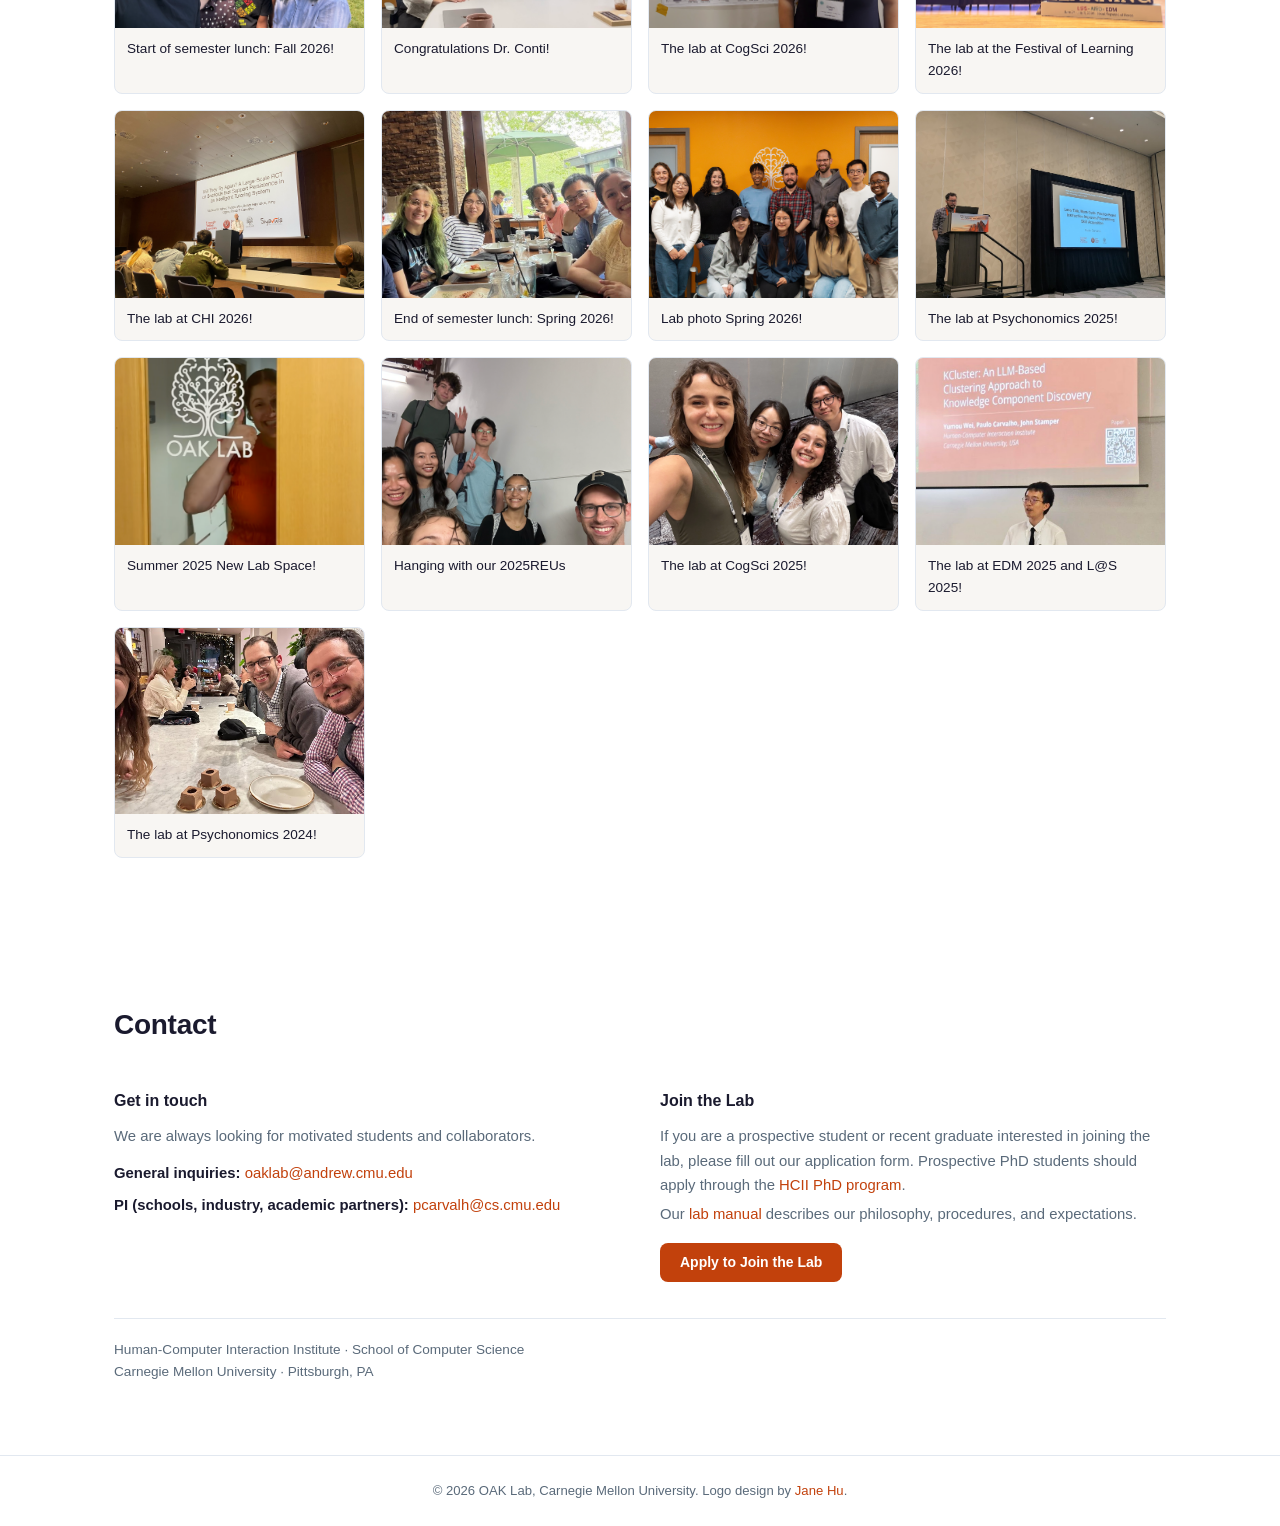
==== commit 864163d1: "old news update" ====
--- a/index.html
+++ b/index.html
@@ -300,6 +300,27 @@
             <span class="news-source">Carnegie Mellon School of Computer Science</span>
           </div>
         </li>
+        <li class="news-item">
+          <span class="news-date">Dec 2023</span>
+          <div class="news-body">
+            <a class="news-title" href="https://www.the74million.org/article/are-there-really-fast-slow-learners-study-could-help-all-students-succeed/" target="_blank">Are There Really ‘Fast’ &amp; ‘Slow’ Learners? Study Could Help All Students Succeed</a>
+            <span class="news-source">The 74 · Discusses our PNAS paper “An Astonishing Regularity in Student Learning Rate”</span>
+          </div>
+        </li>
+        <li class="news-item">
+          <span class="news-date">Nov 2023</span>
+          <div class="news-body">
+            <a class="news-title" href="https://hechingerreport.org/proof-points-the-myth-of-the-quick-learner/" target="_blank">The Myth of the Quick Learner</a>
+            <span class="news-source">The Hechinger Report · Discusses our PNAS paper “An Astonishing Regularity in Student Learning Rate”</span>
+          </div>
+        </li>
+        <li class="news-item">
+          <span class="news-date">Aug 2020</span>
+          <div class="news-body">
+            <a class="news-title" href="https://theconversation.com/3-ways-to-study-better-according-to-cognitive-research-140230" target="_blank">3 Ways to Study Better, According to Cognitive Research</a>
+            <span class="news-source">The Conversation · Cites our npj Science of Learning paper “Self-regulated spacing in a massive open online course is related to better learning outcomes”</span>
+          </div>
+        </li>
       </ul>
     </div>
   </section>
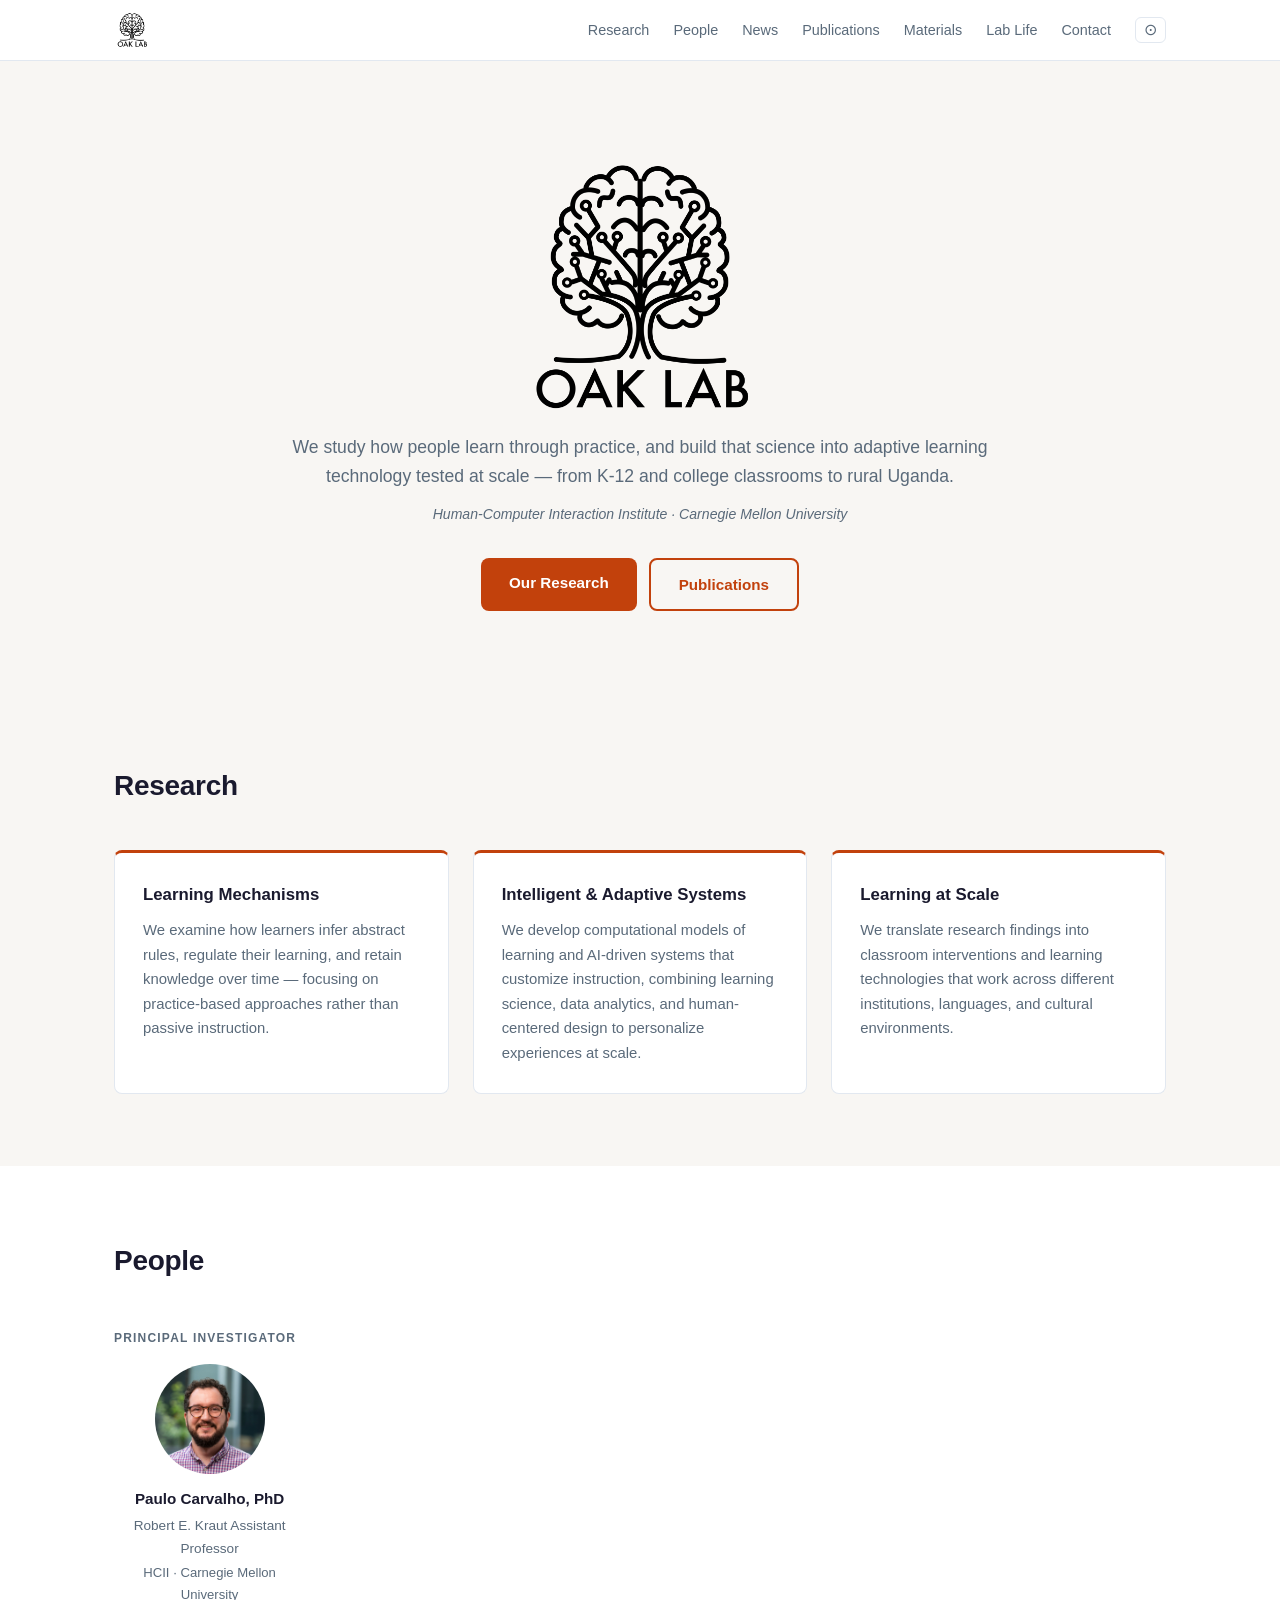
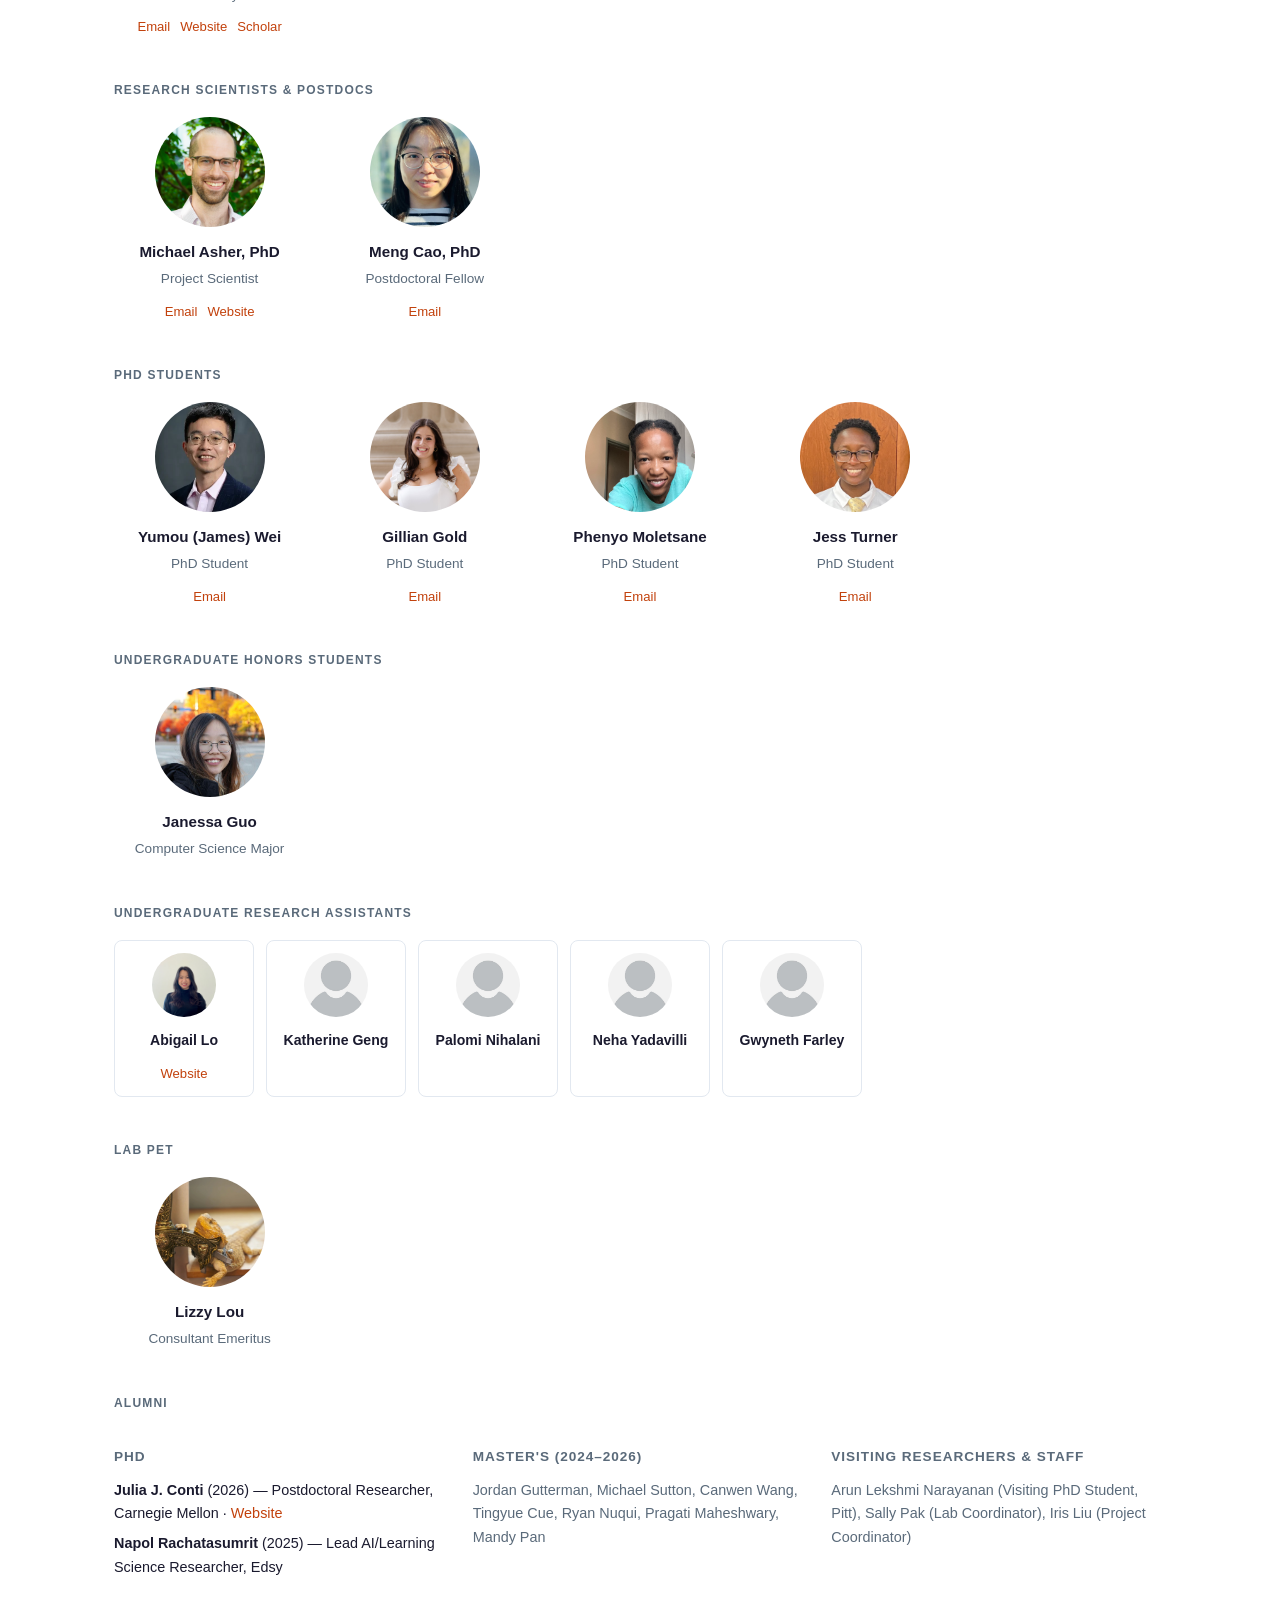
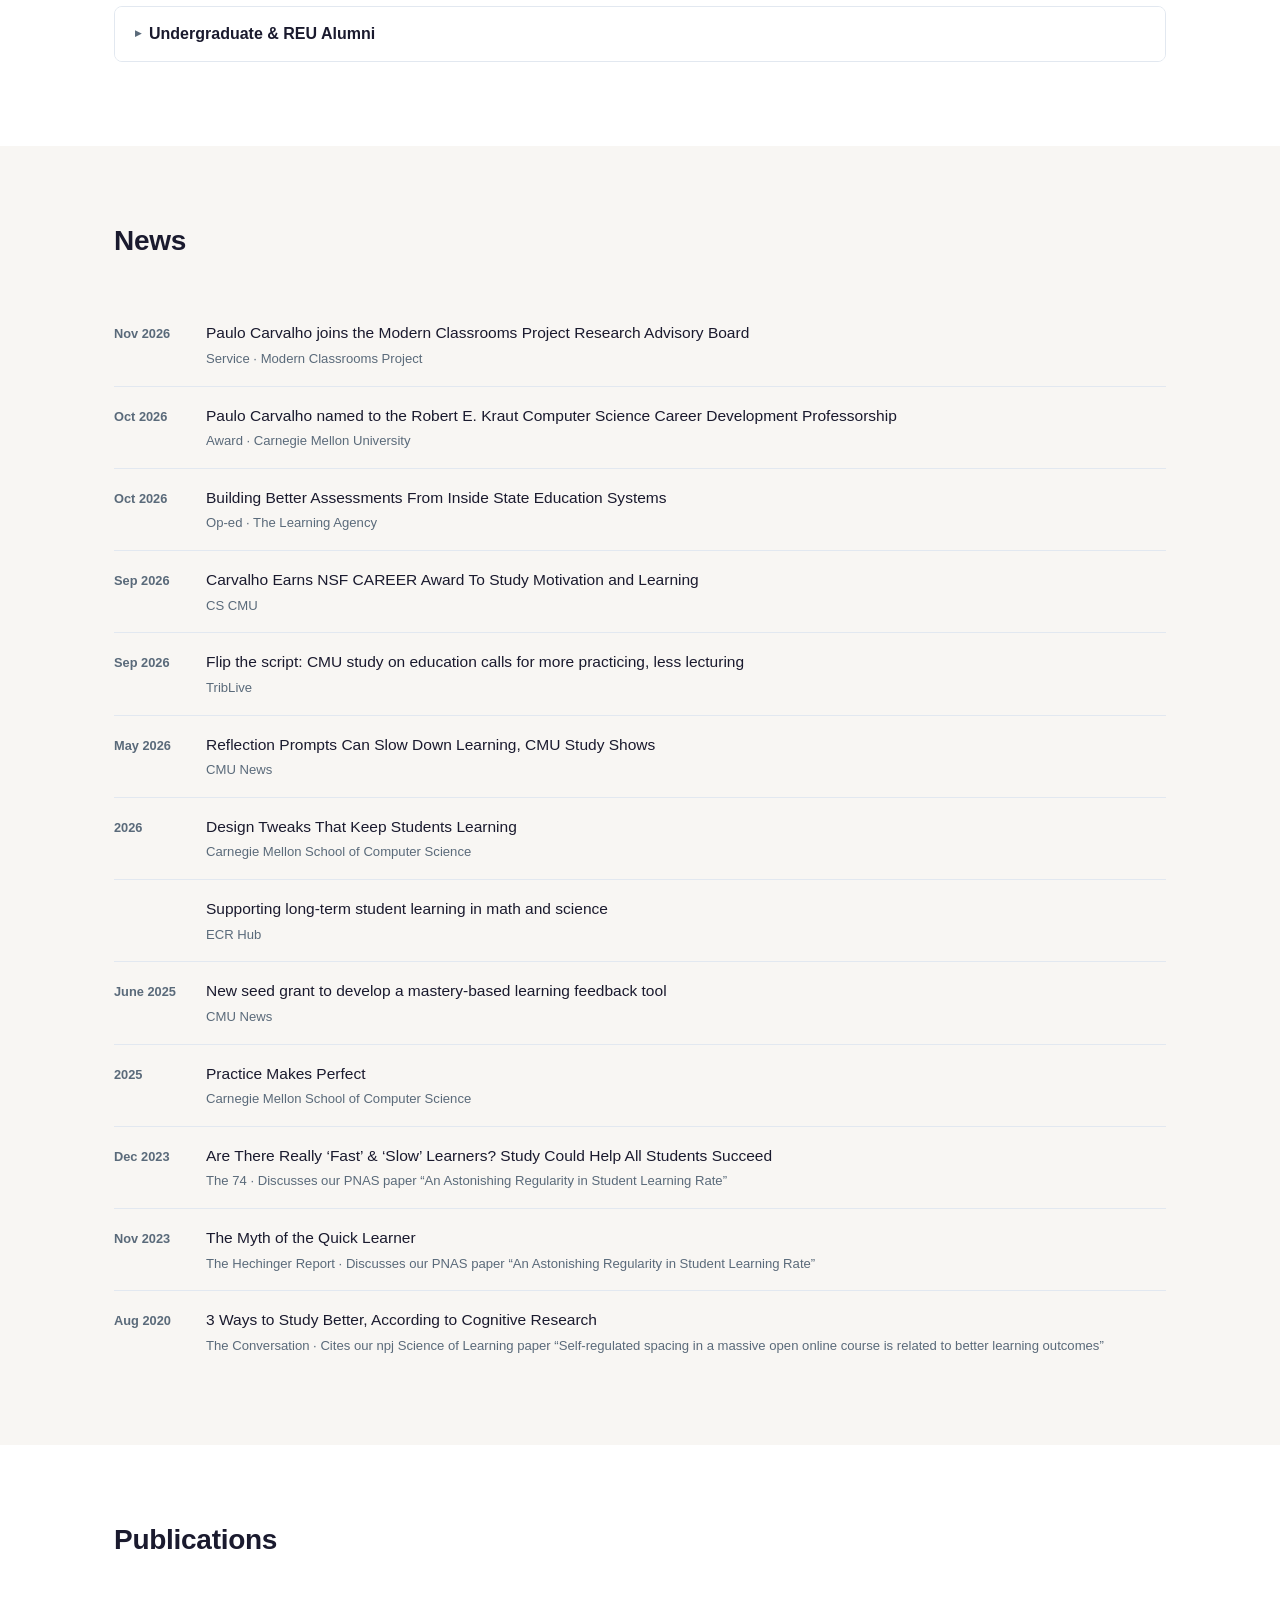
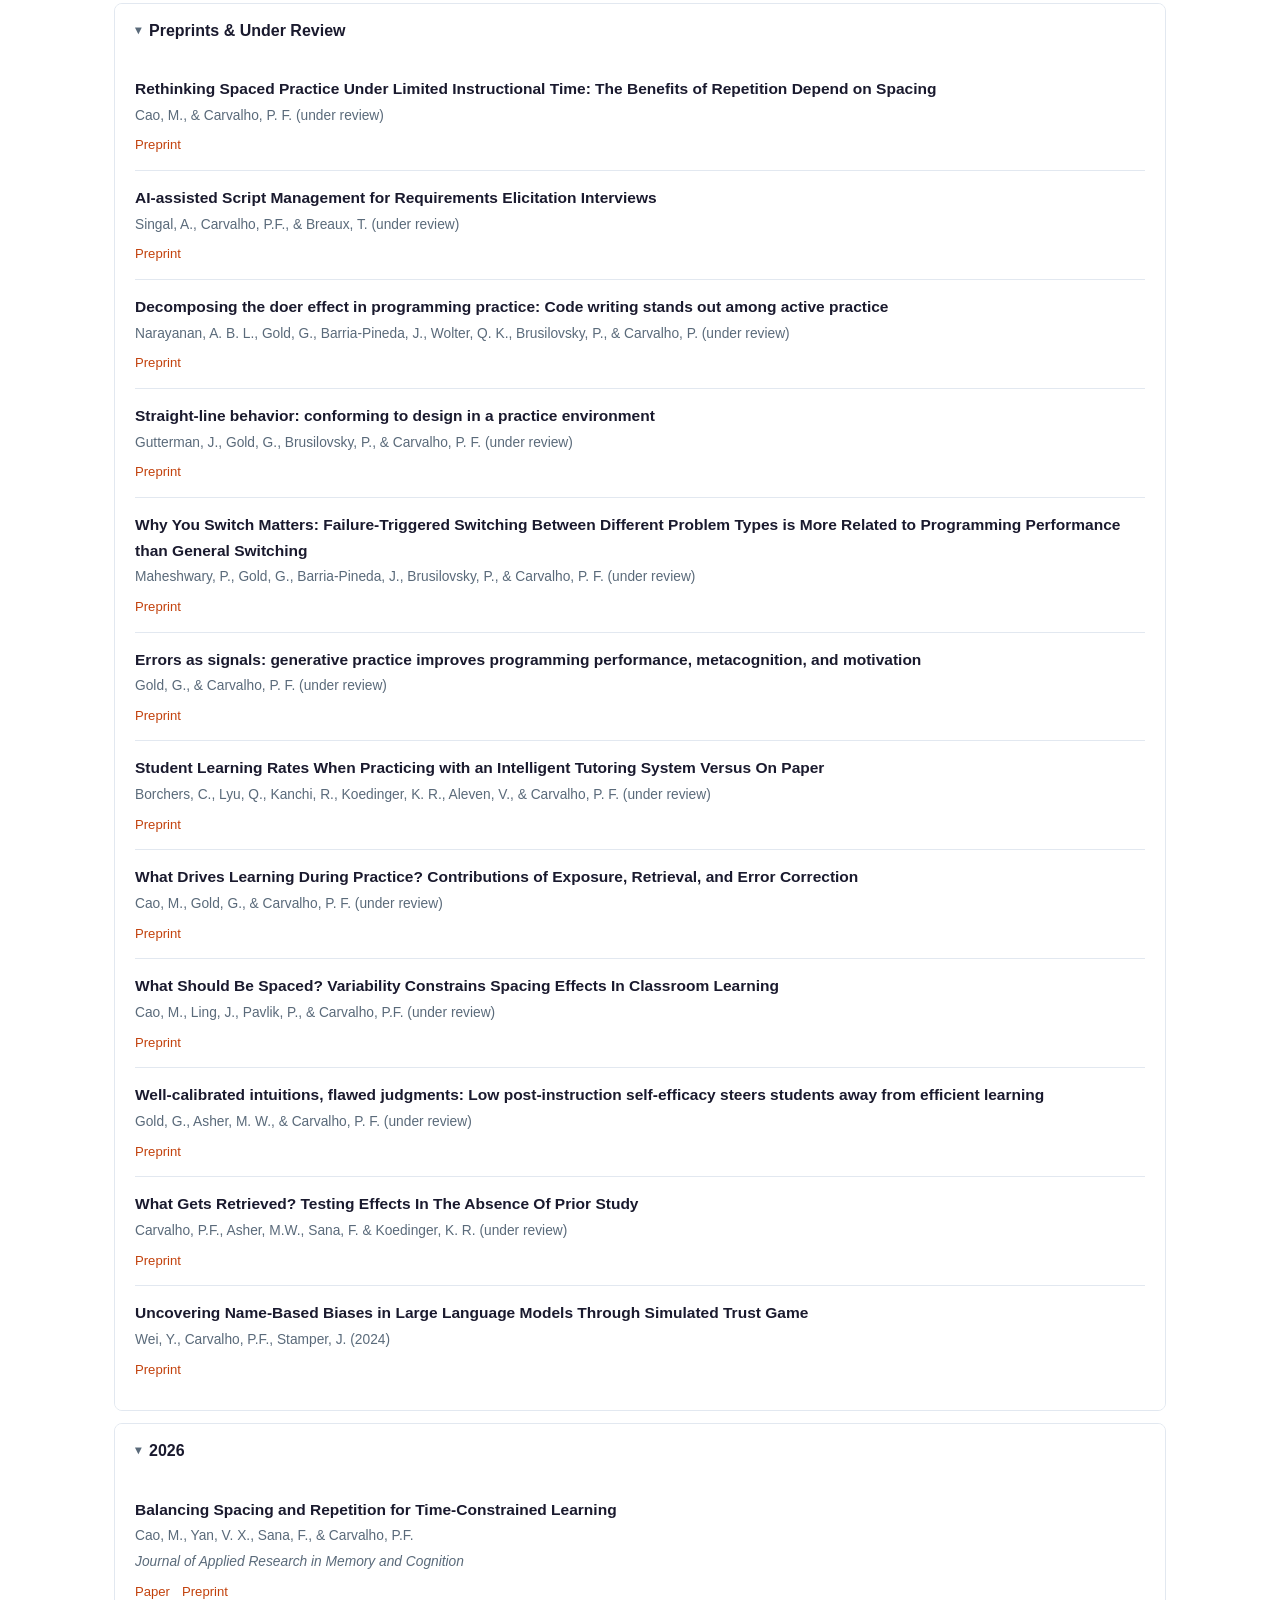
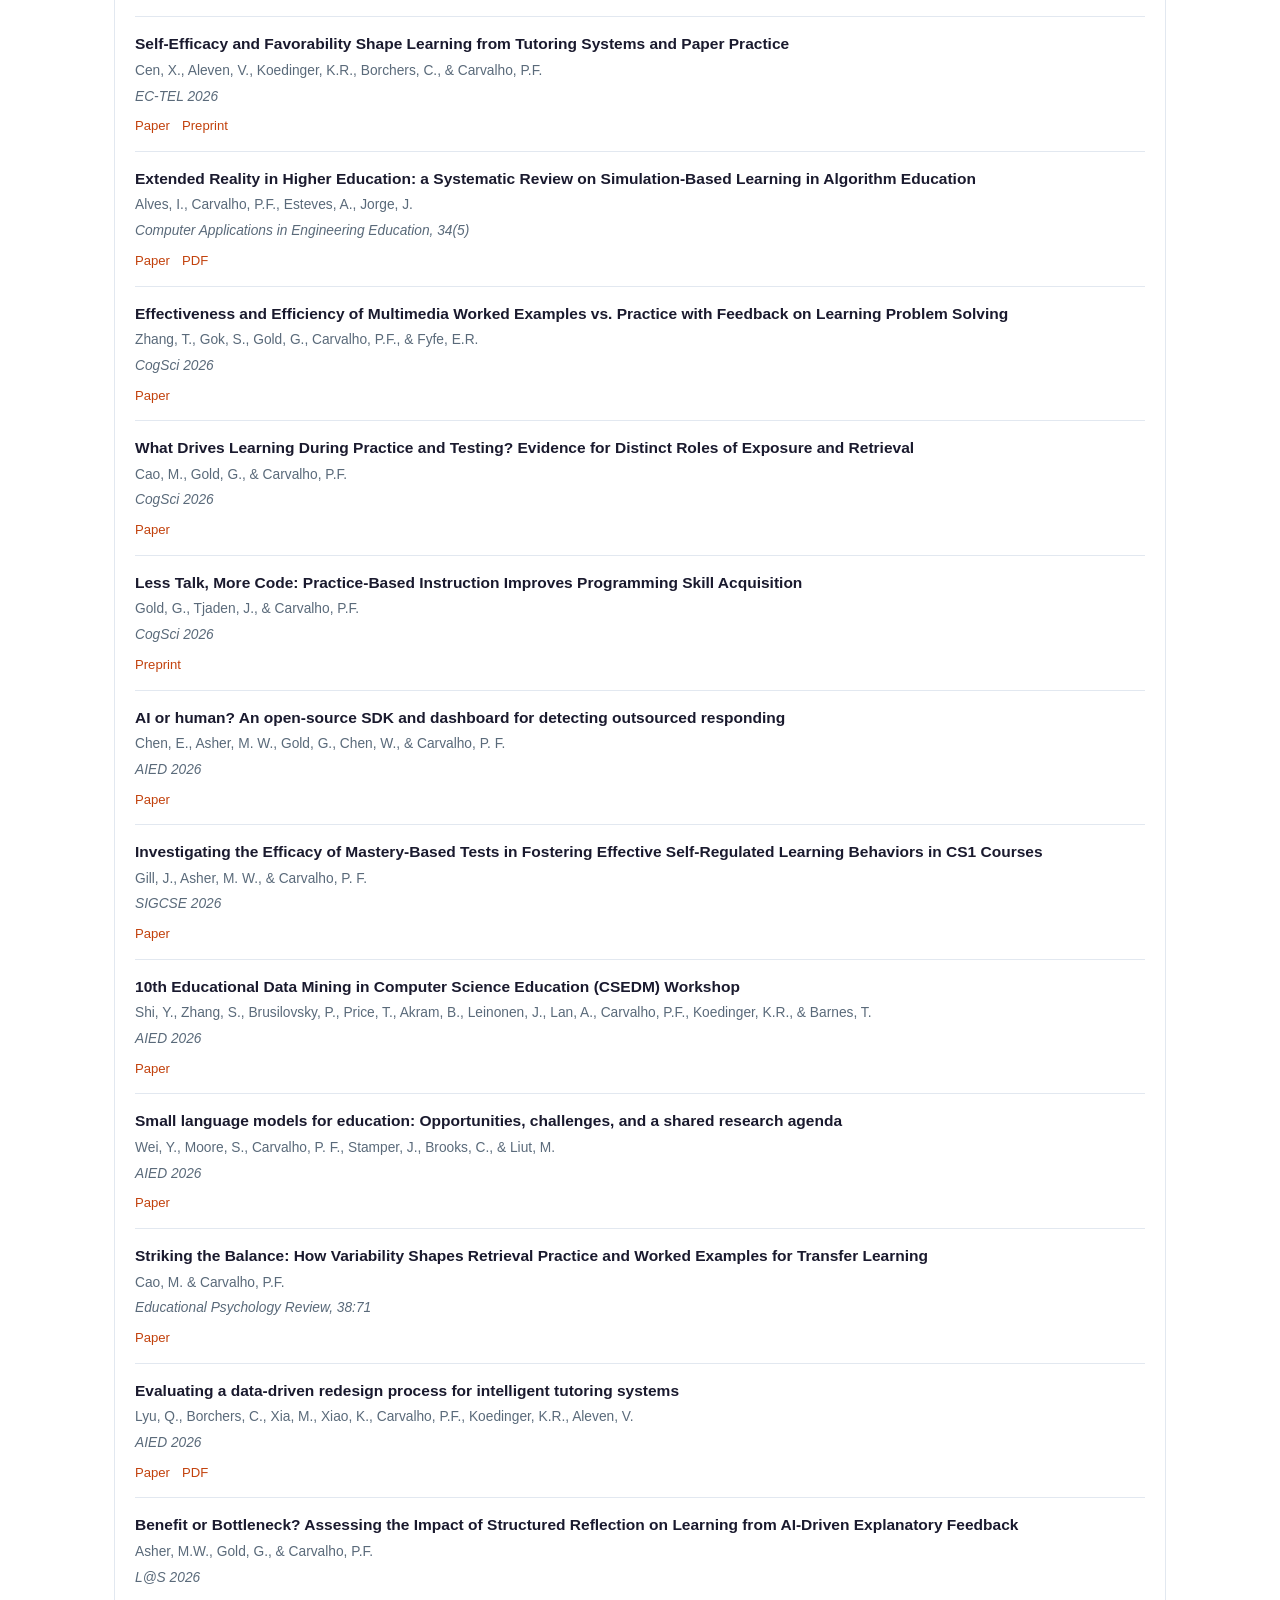
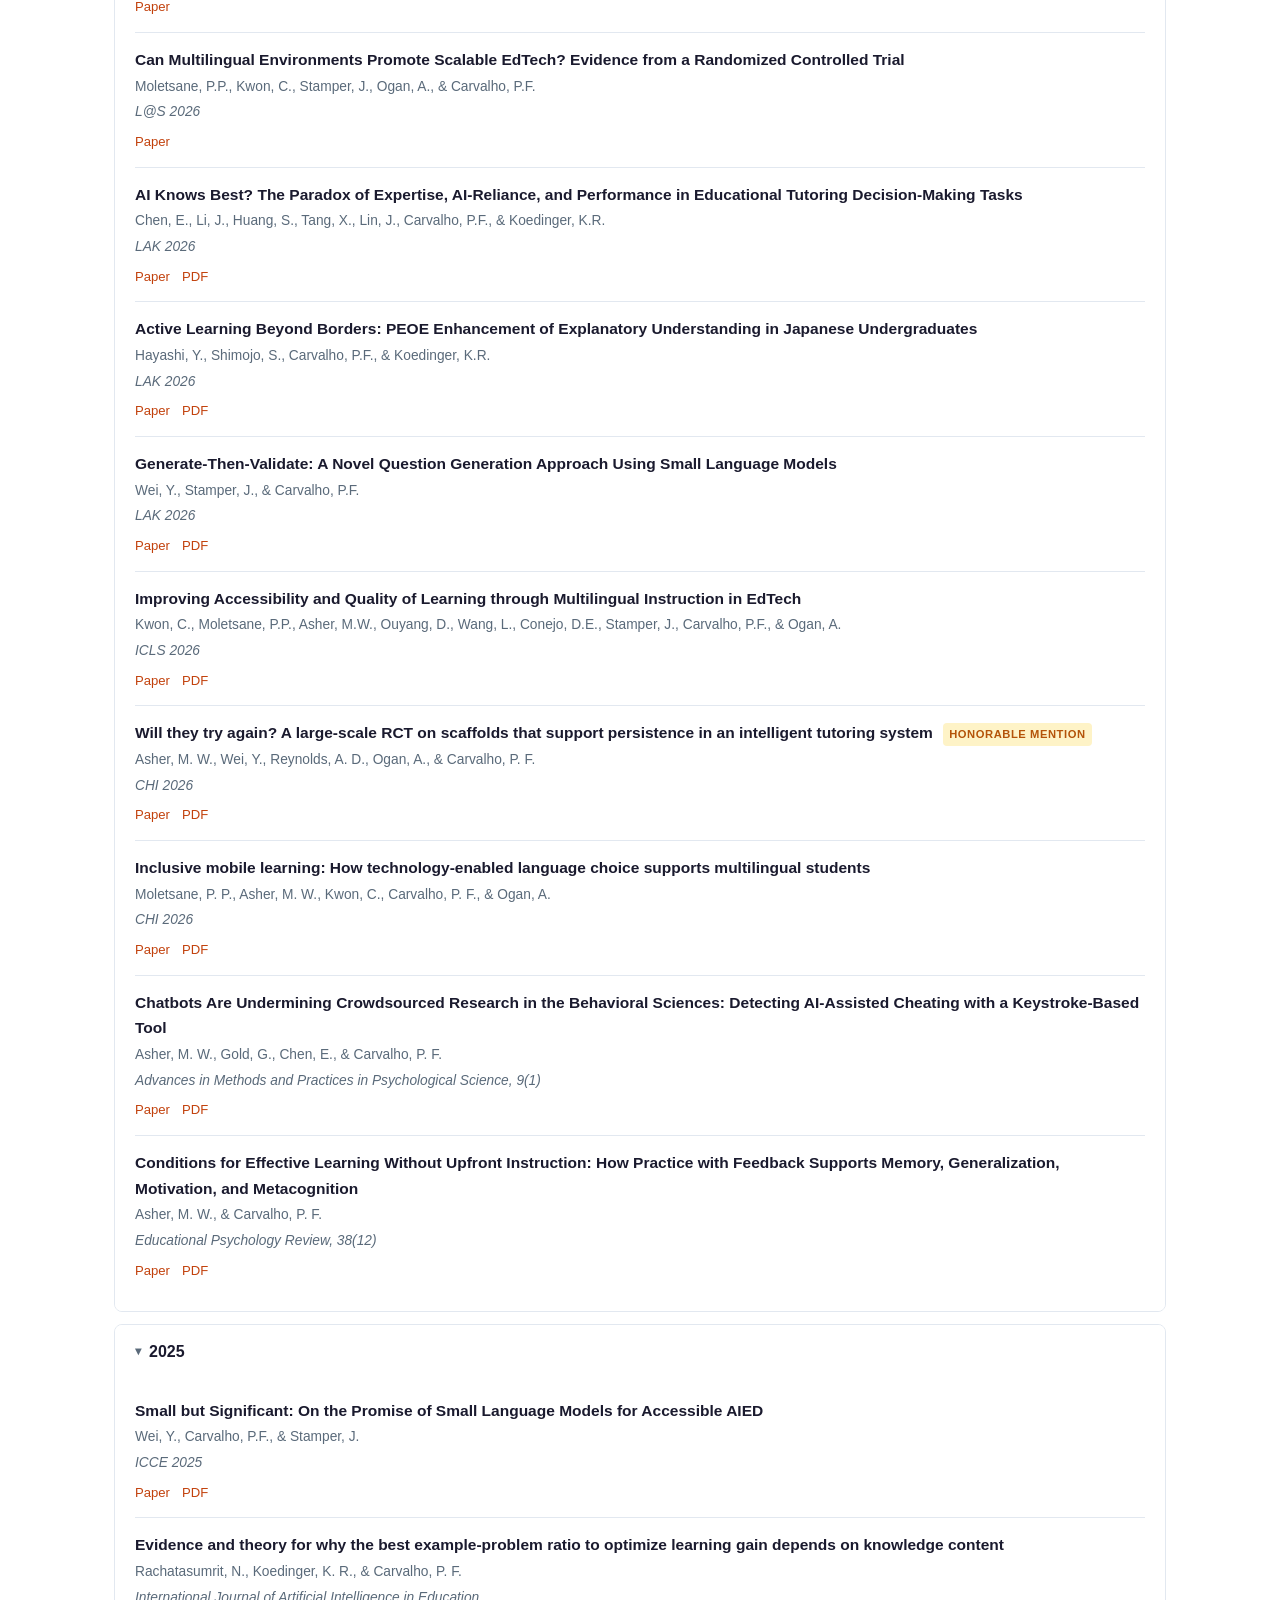
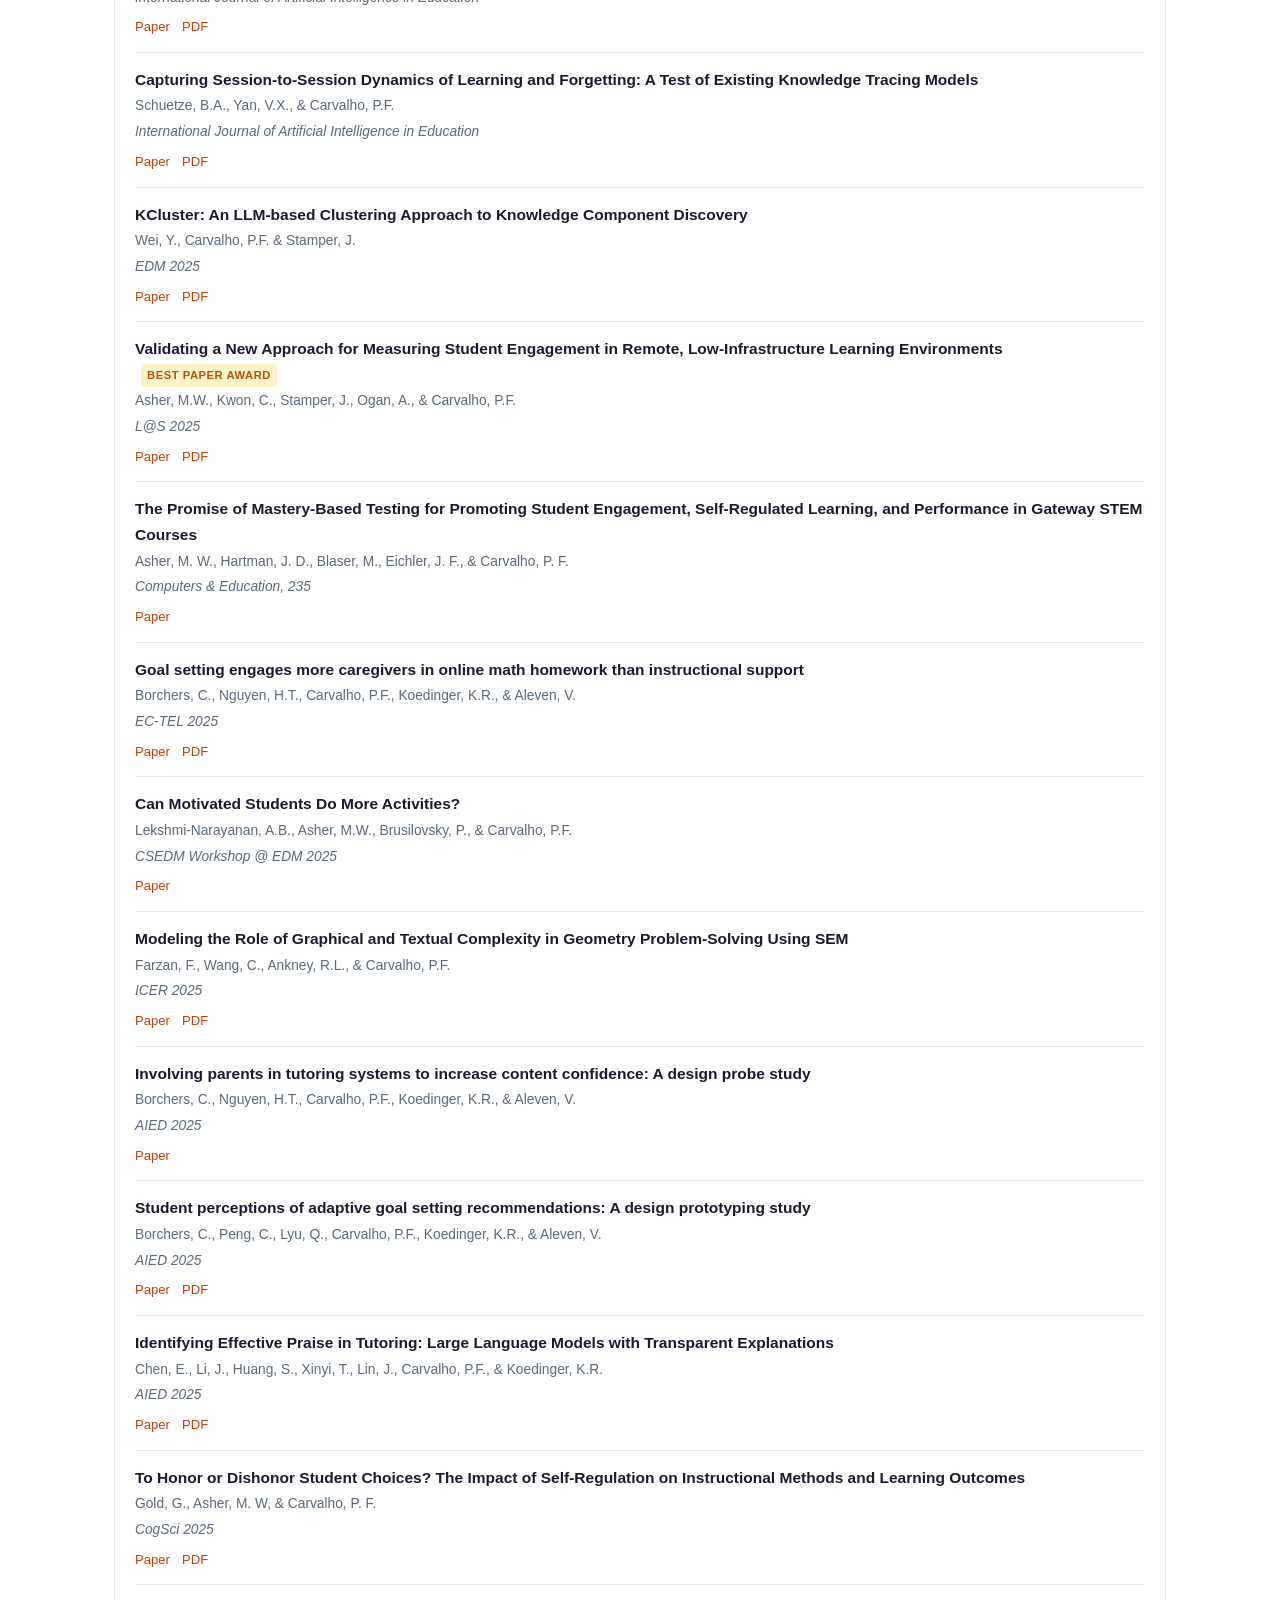
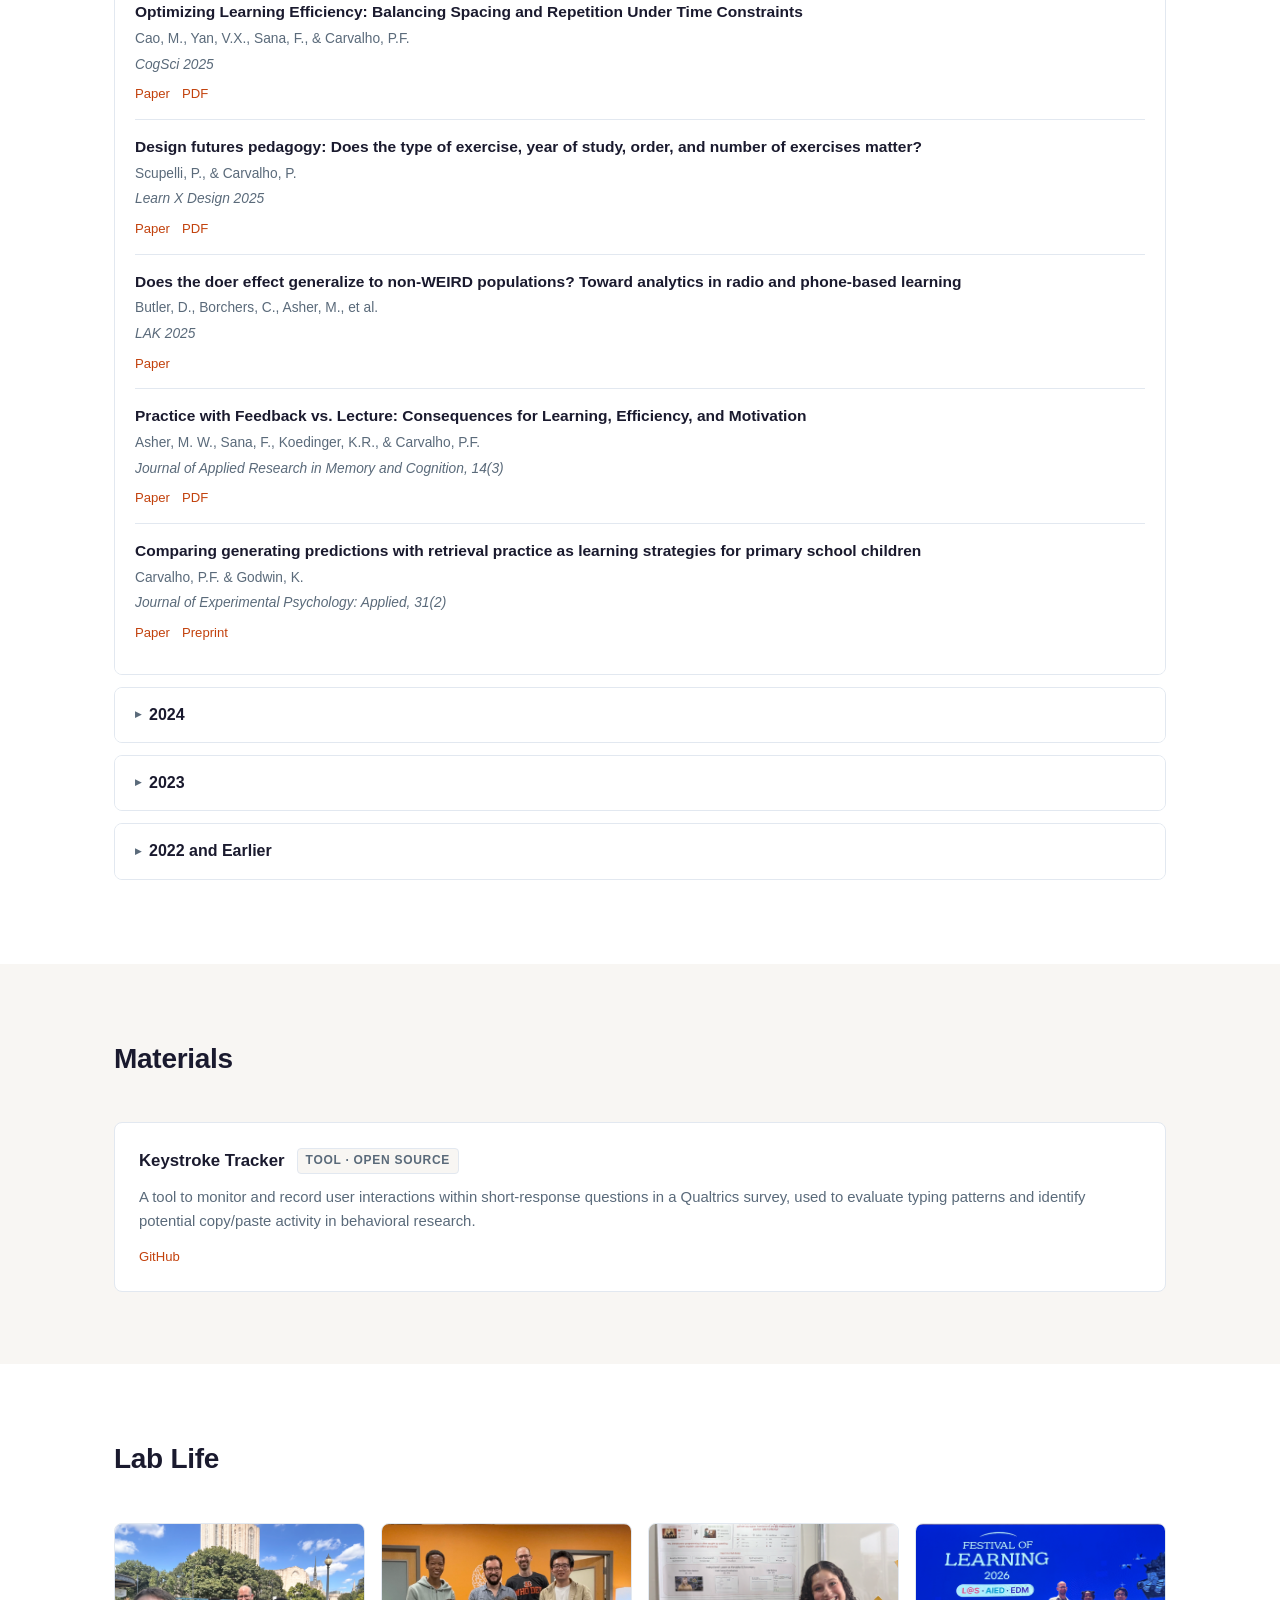
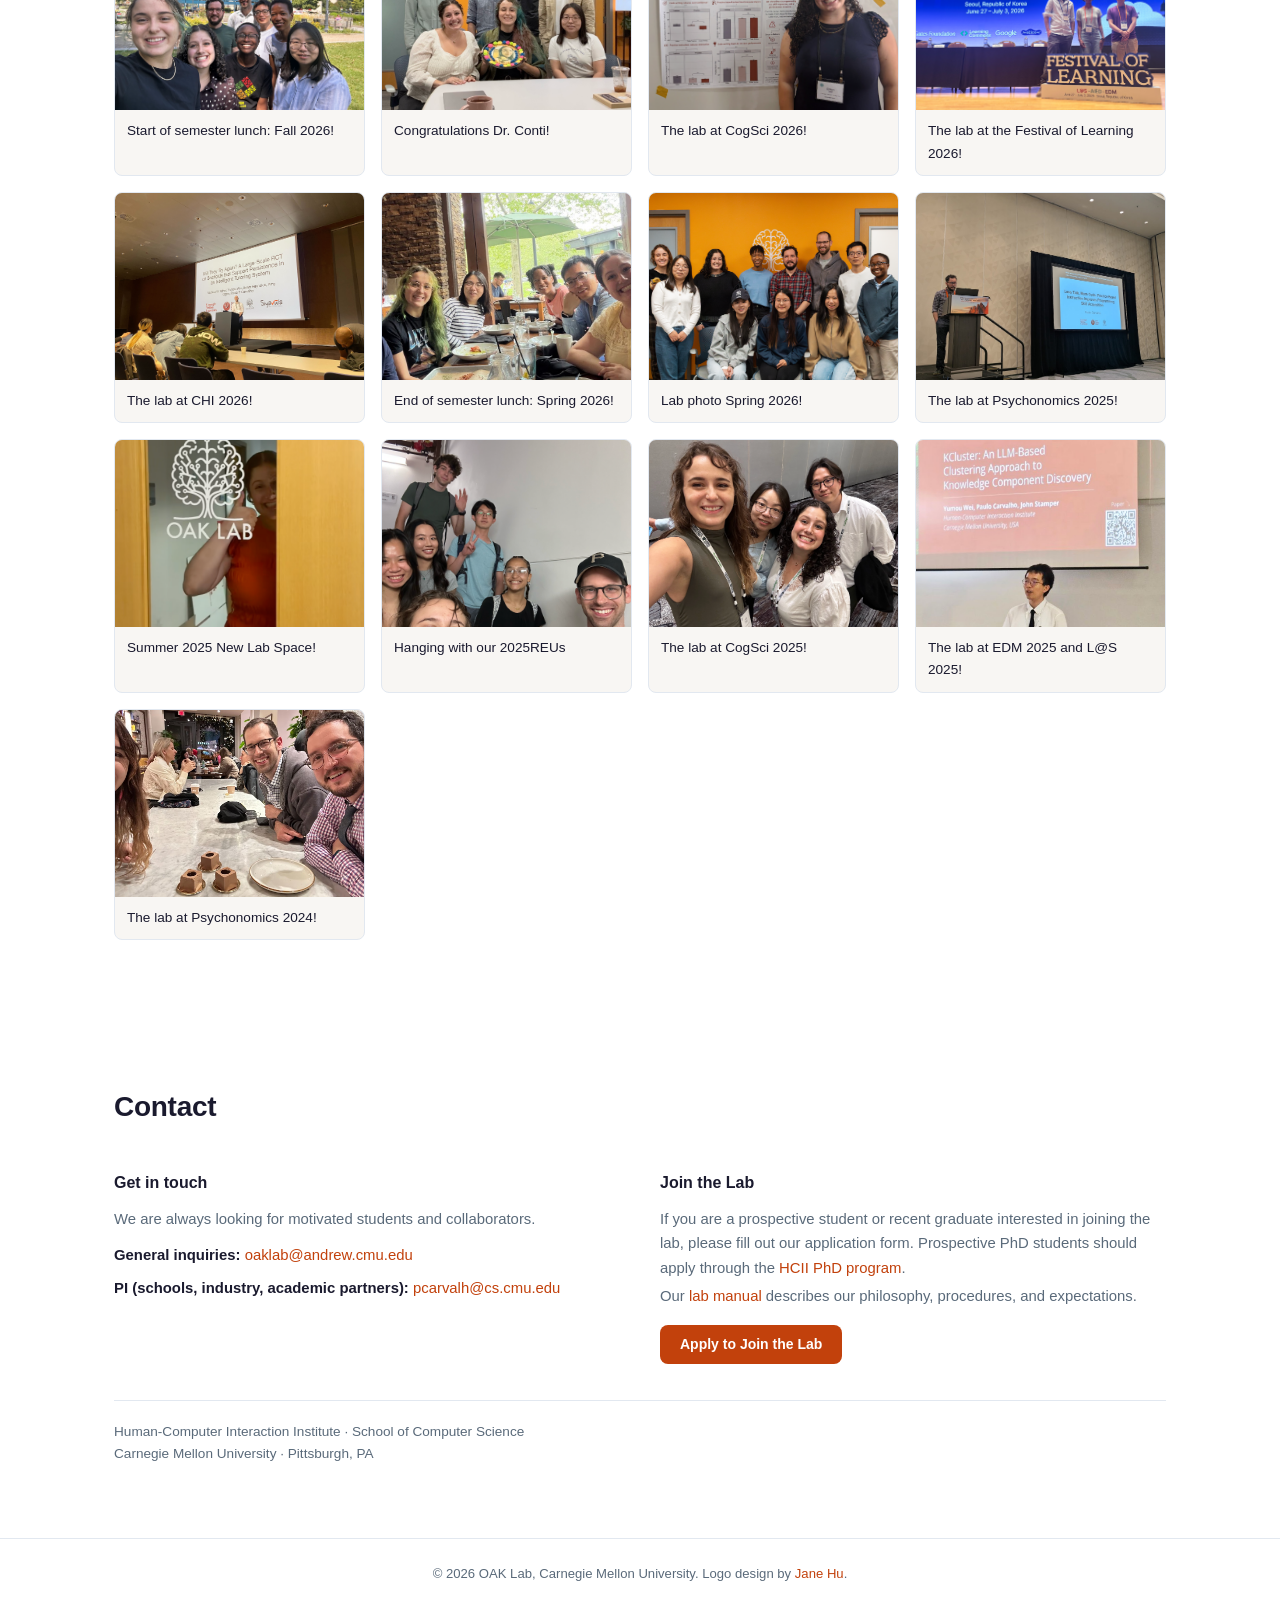
==== commit d21570a0: "added AB" ====
--- a/index.html
+++ b/index.html
@@ -238,6 +238,13 @@
       <h2>News</h2>
       <ul class="news-list">
         <li class="news-item">
+          <span class="news-date">Nov 2026</span>
+          <div class="news-body">
+            <a class="news-title" href="https://curriculum.modernclassrooms.org/research-advisory-board" target="_blank">Paulo Carvalho joins the Modern Classrooms Project Research Advisory Board</a>
+            <span class="news-source">Service · Modern Classrooms Project</span>
+          </div>
+        </li>
+        <li class="news-item">
           <span class="news-date">Oct 2026</span>
           <div class="news-body">
             <span class="news-title">Paulo Carvalho named to the Robert E. Kraut Computer Science Career Development Professorship</span>
